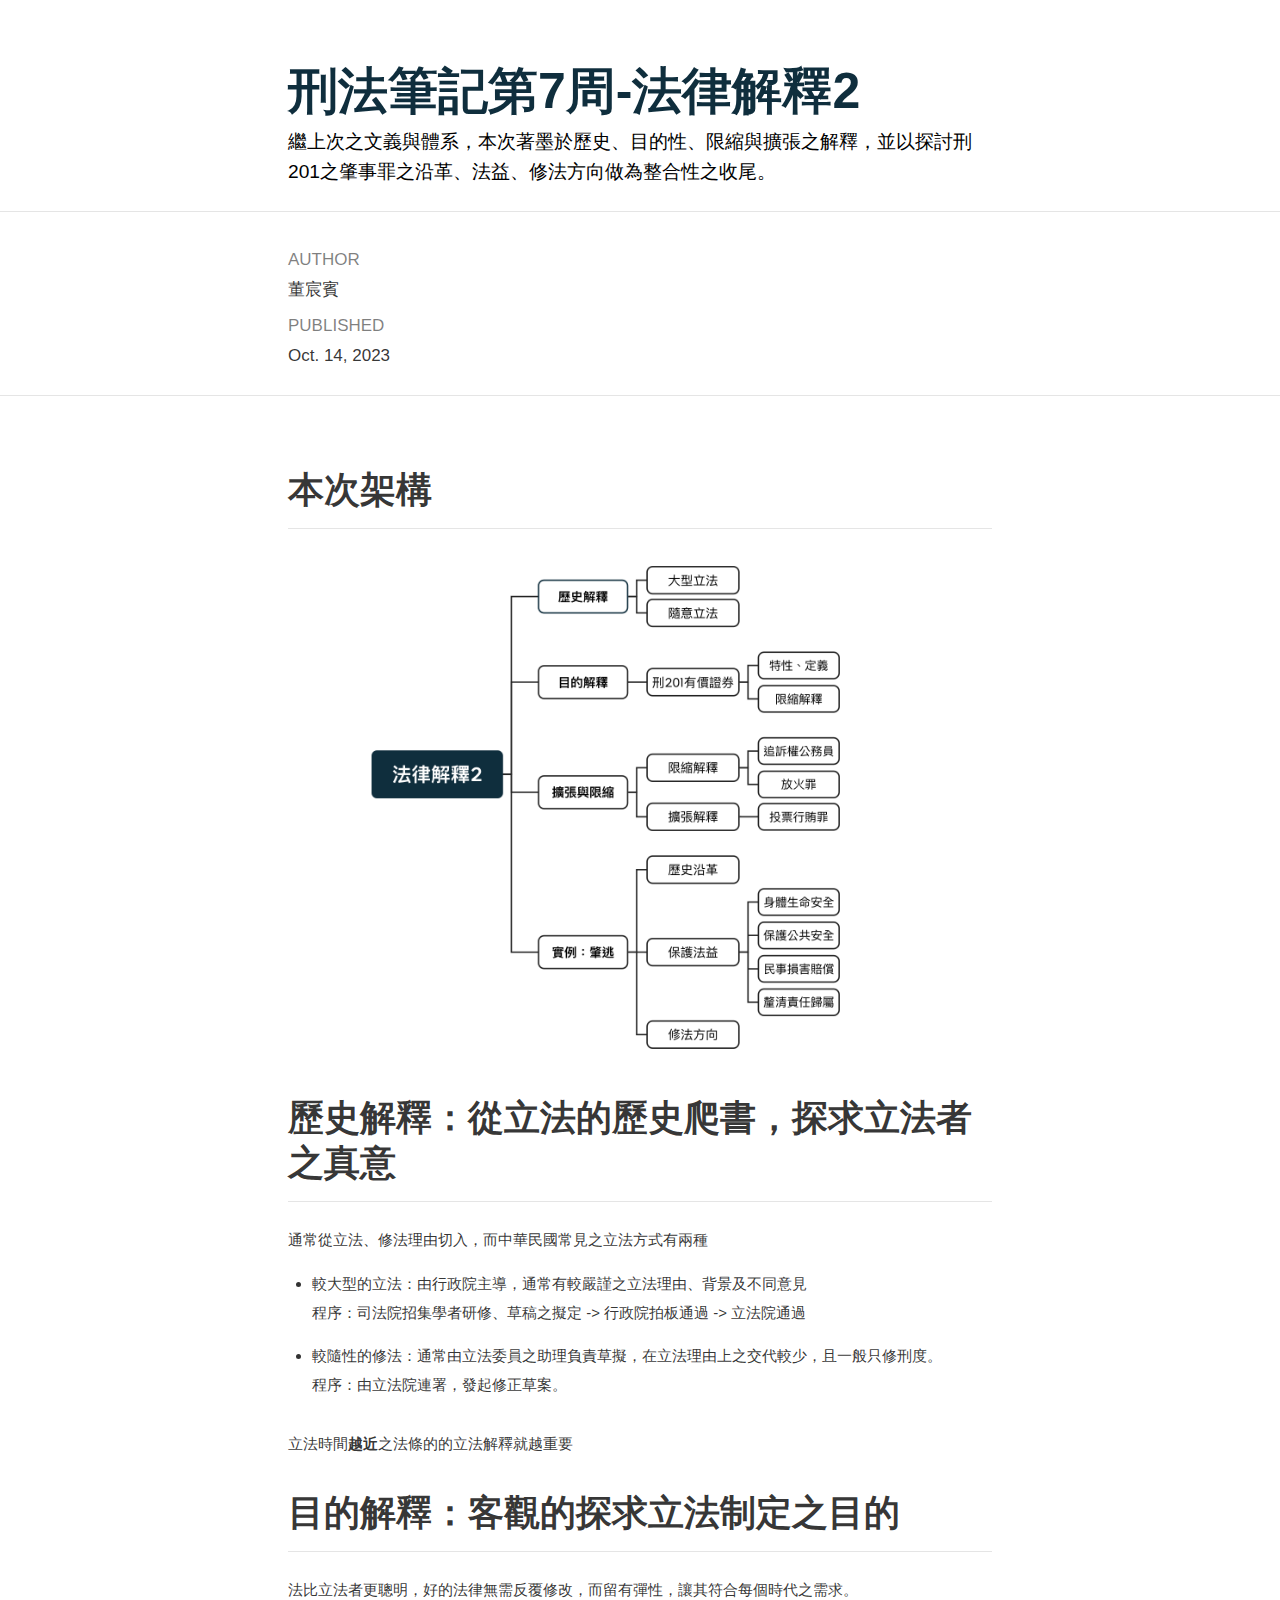
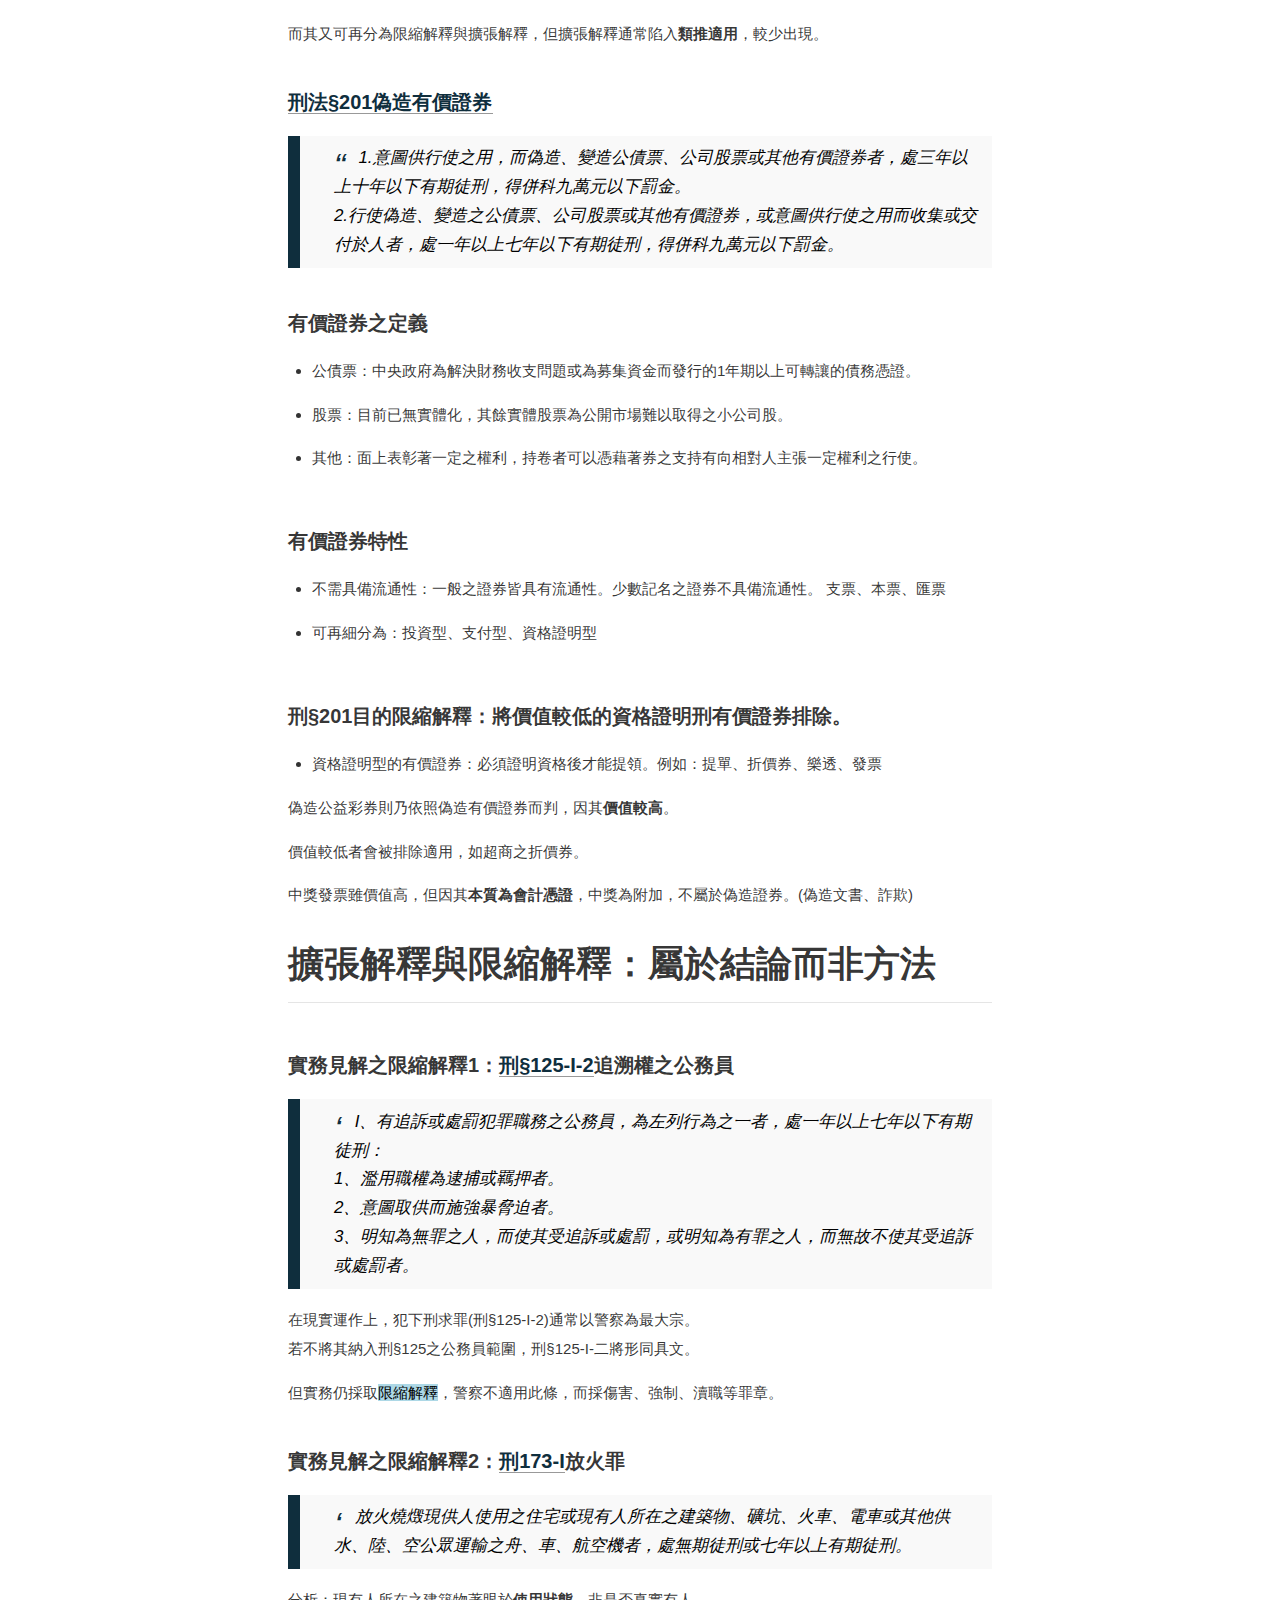
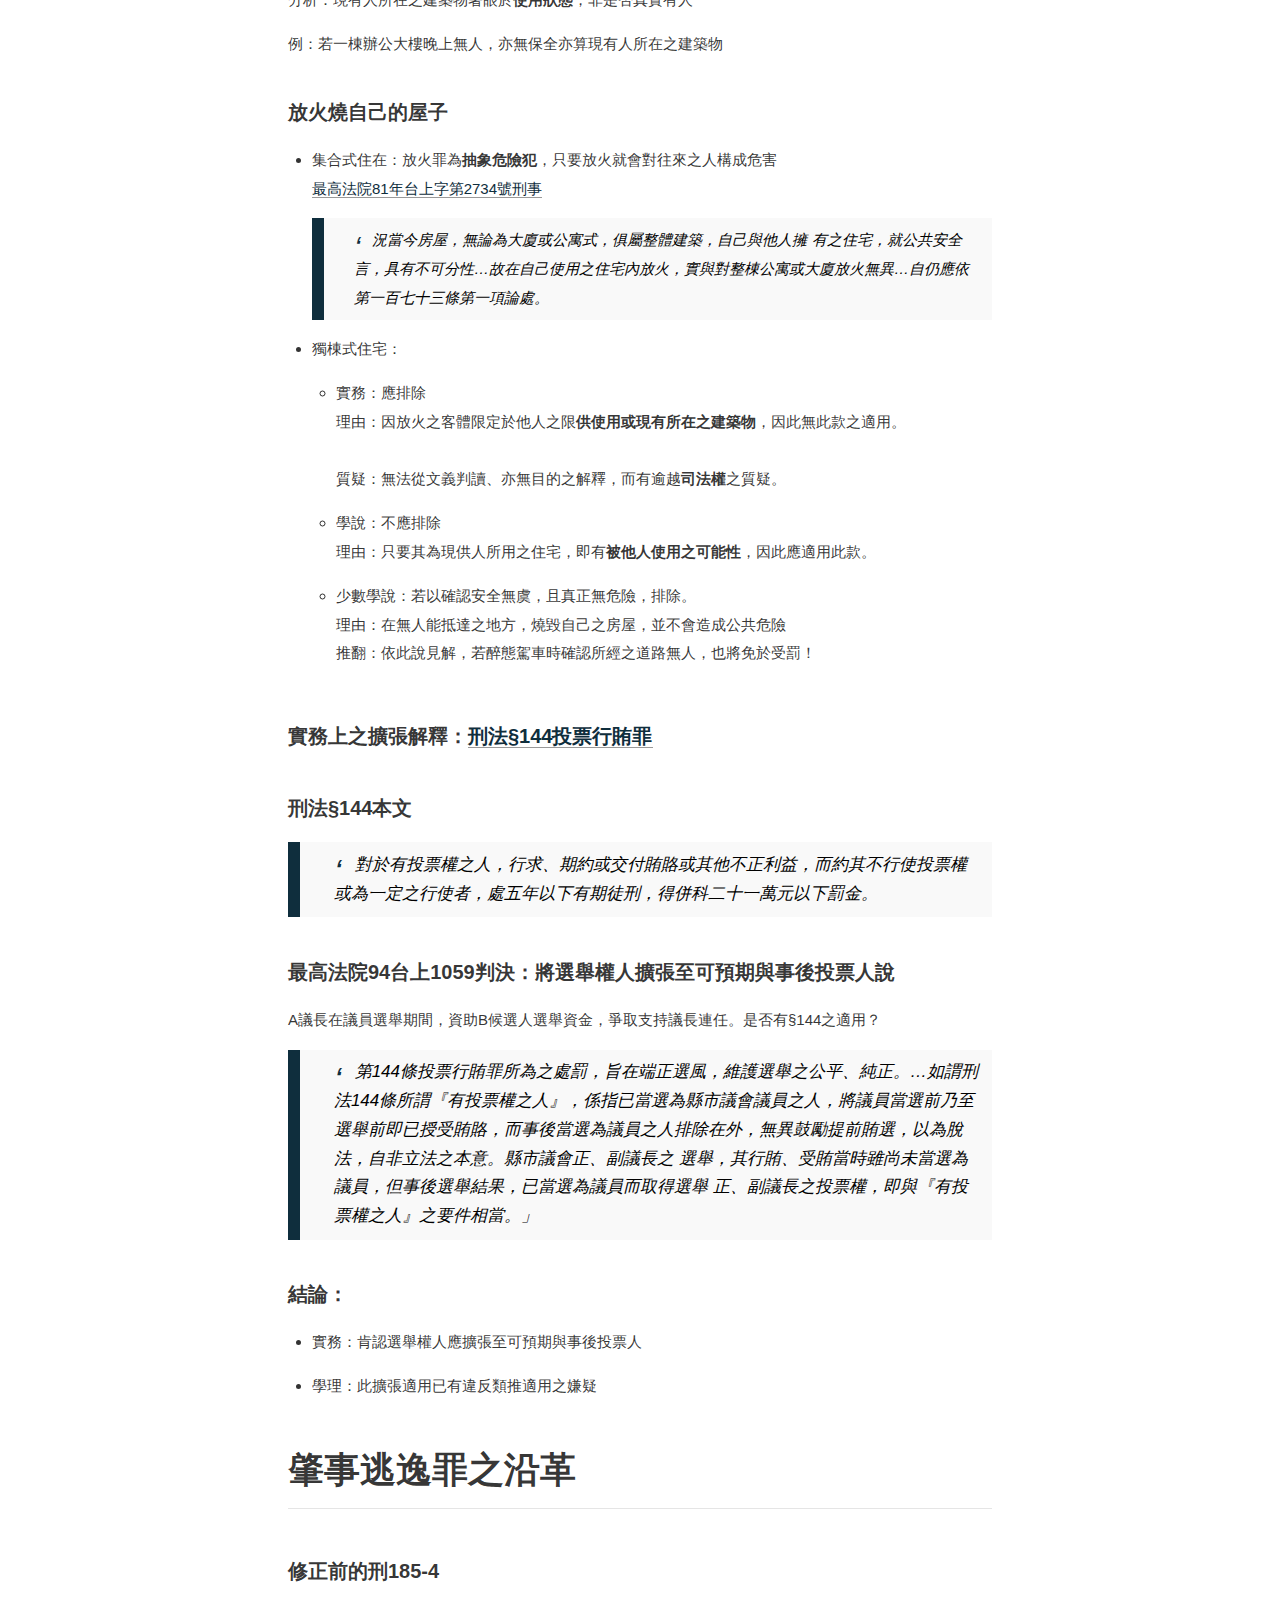
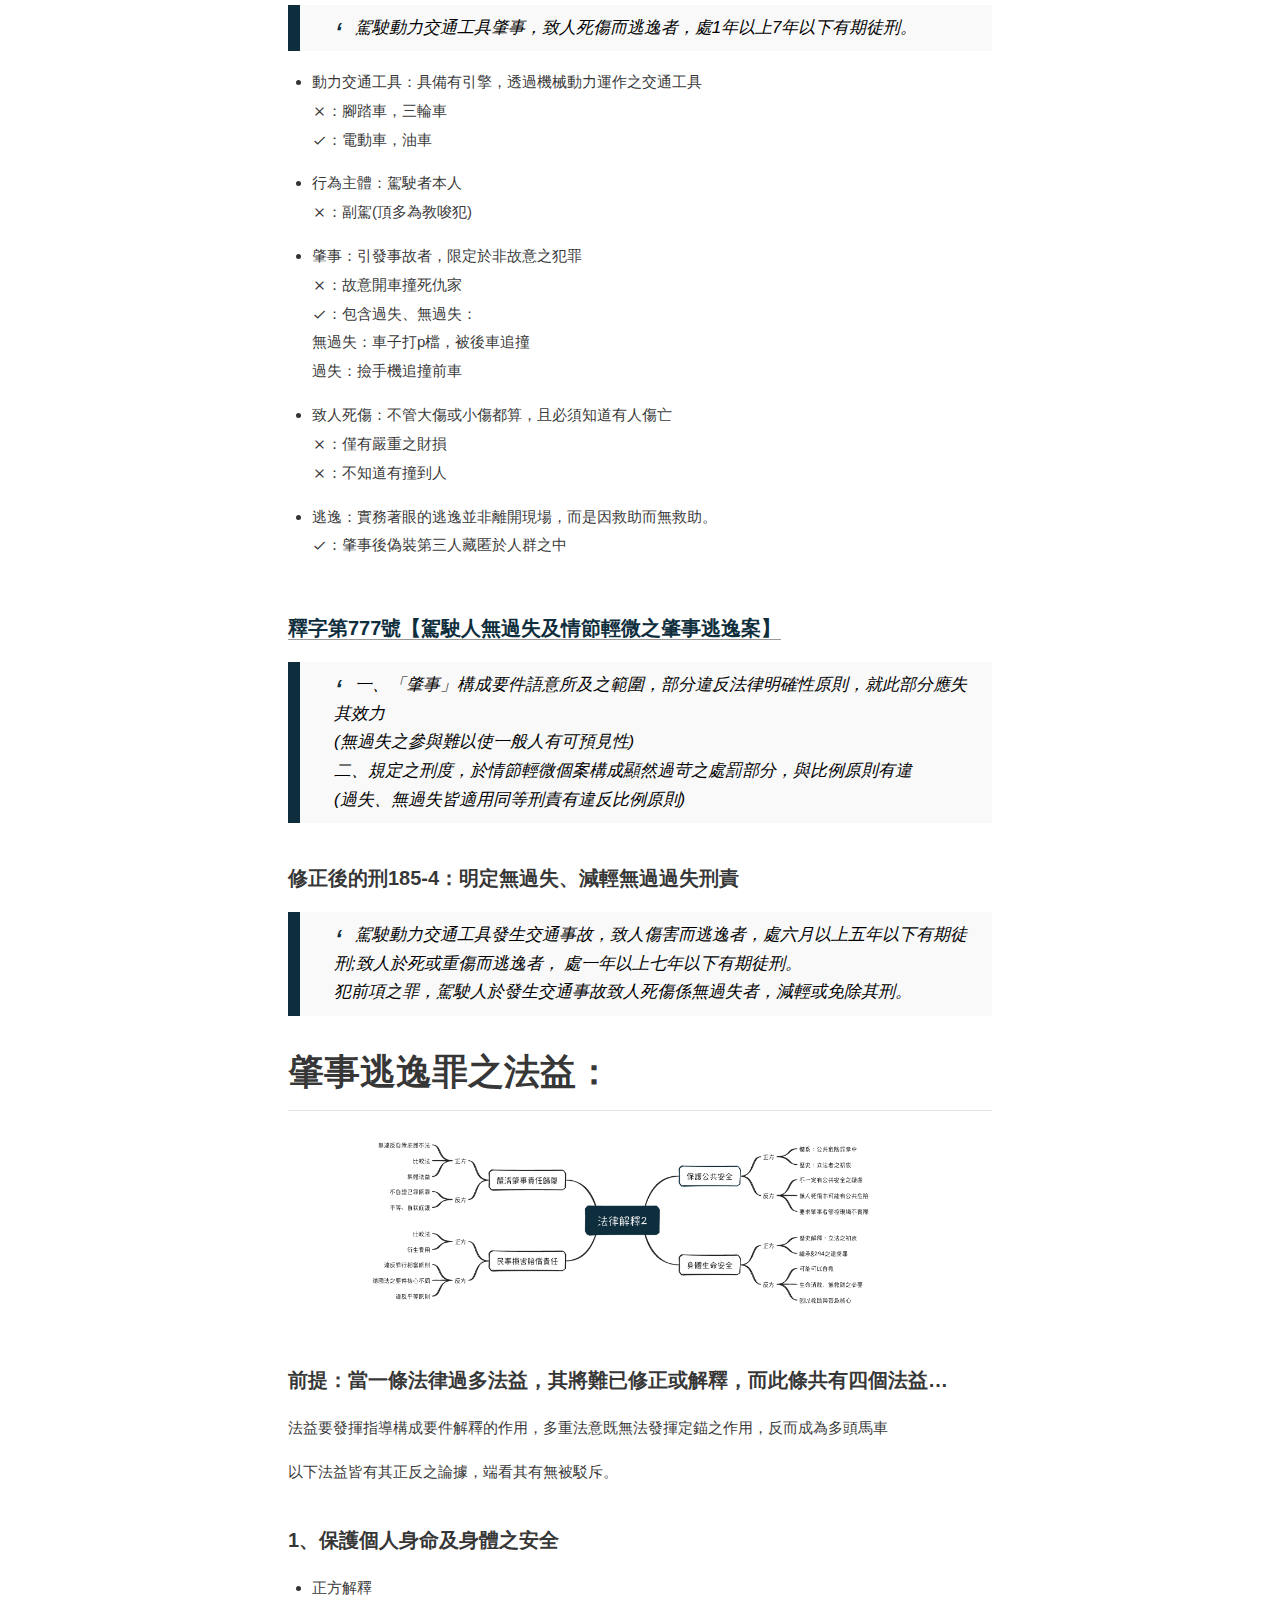
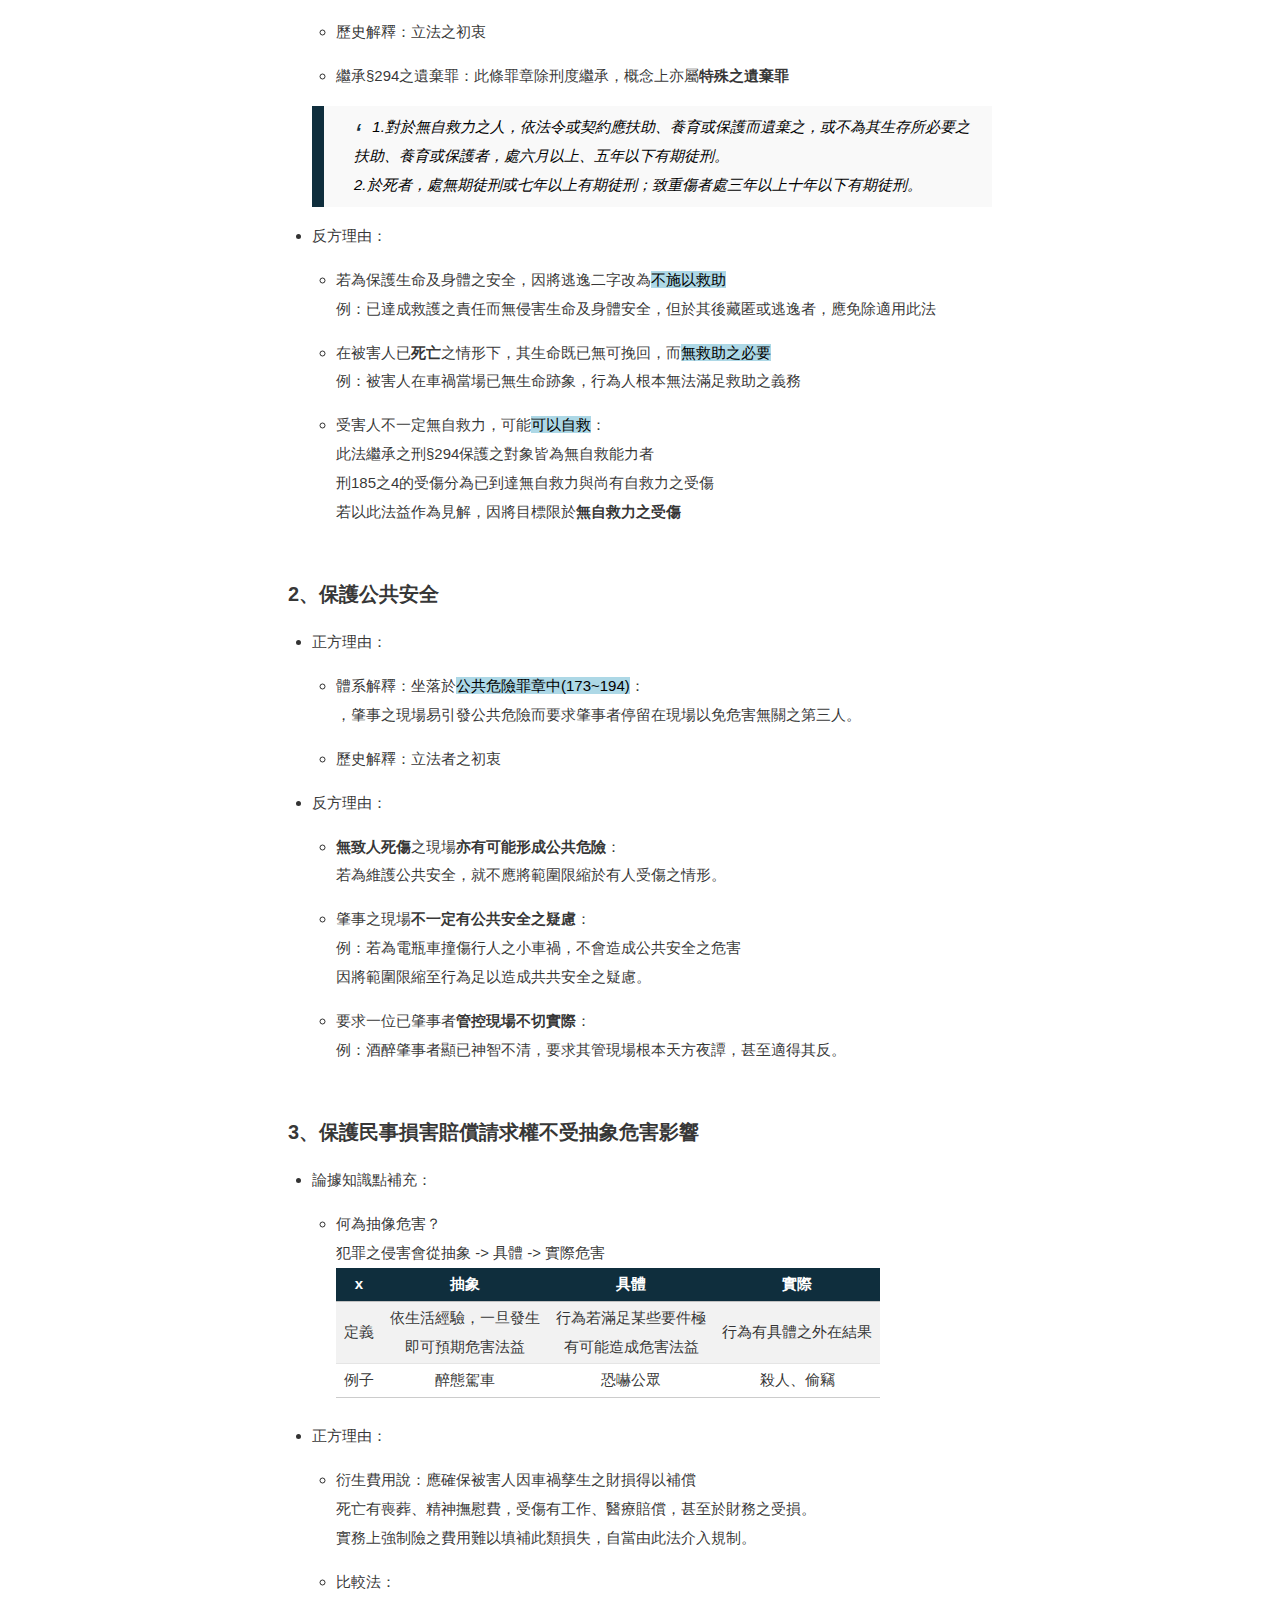
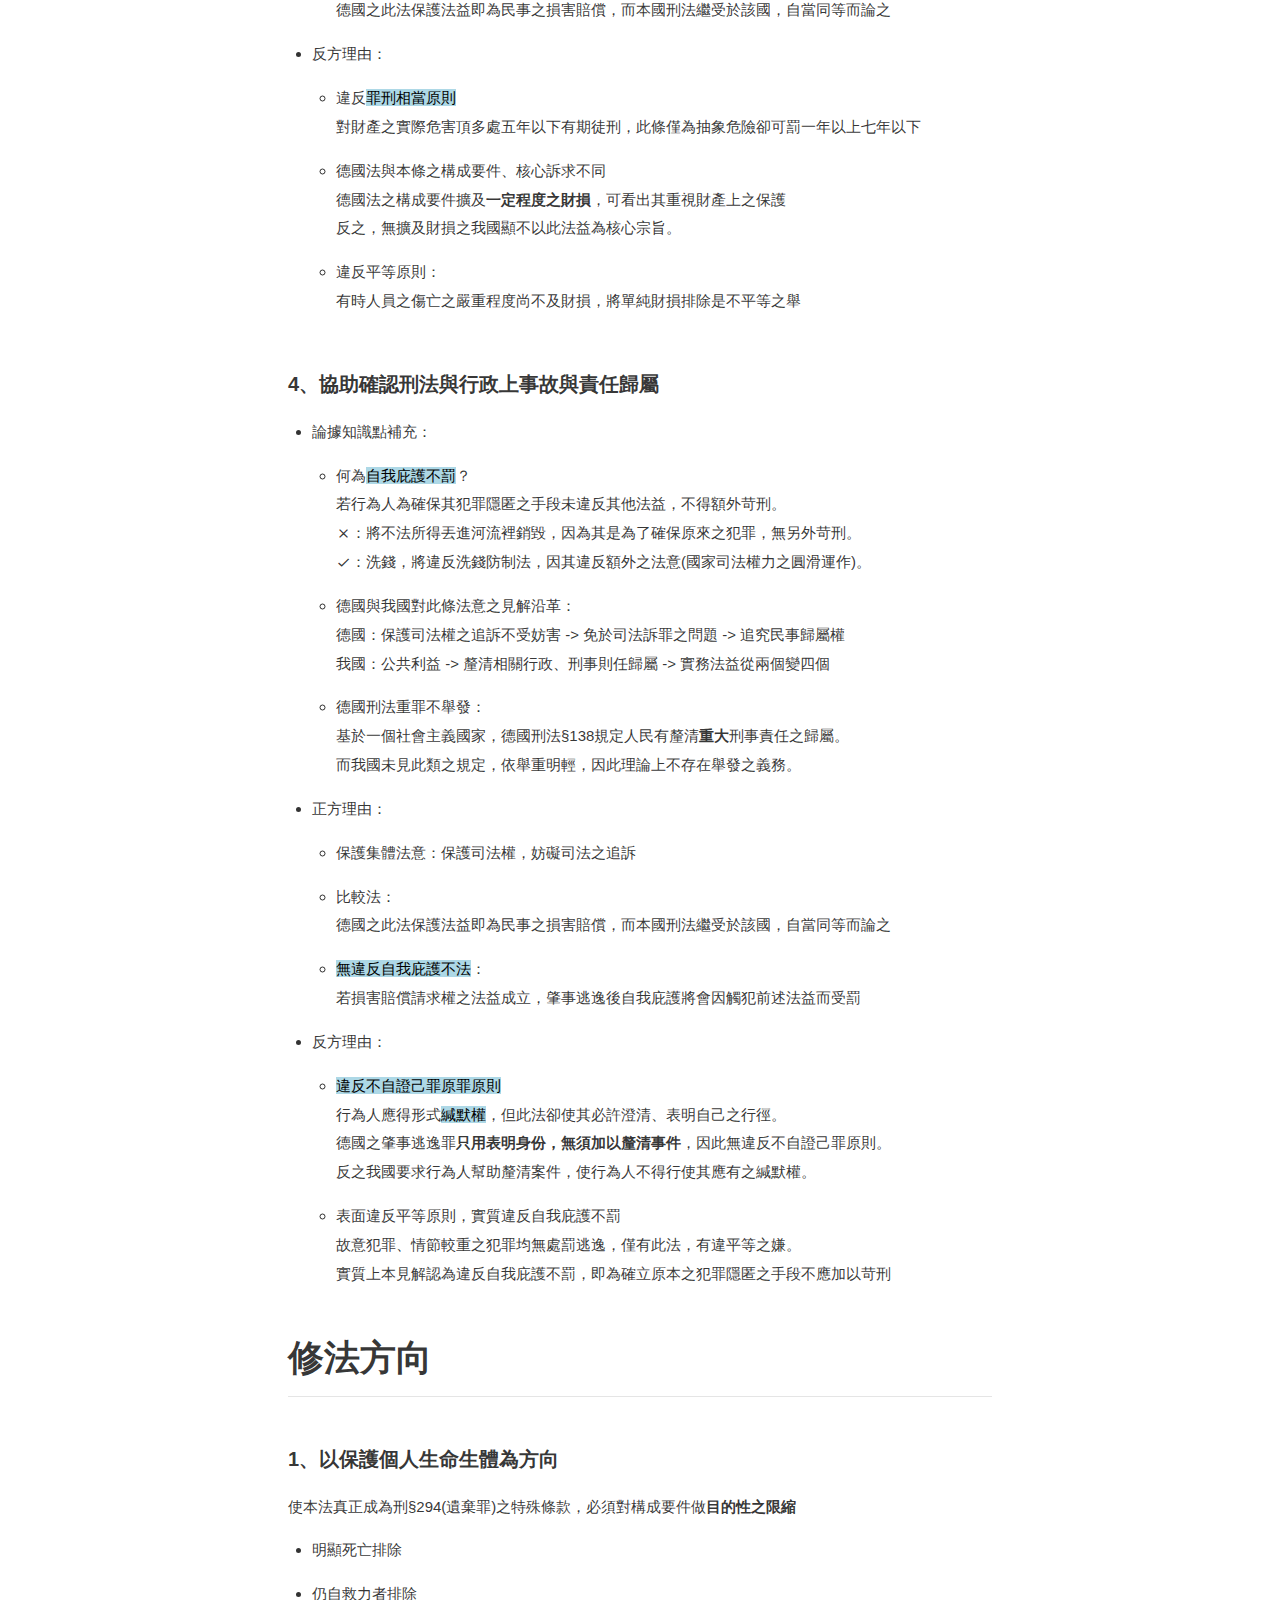
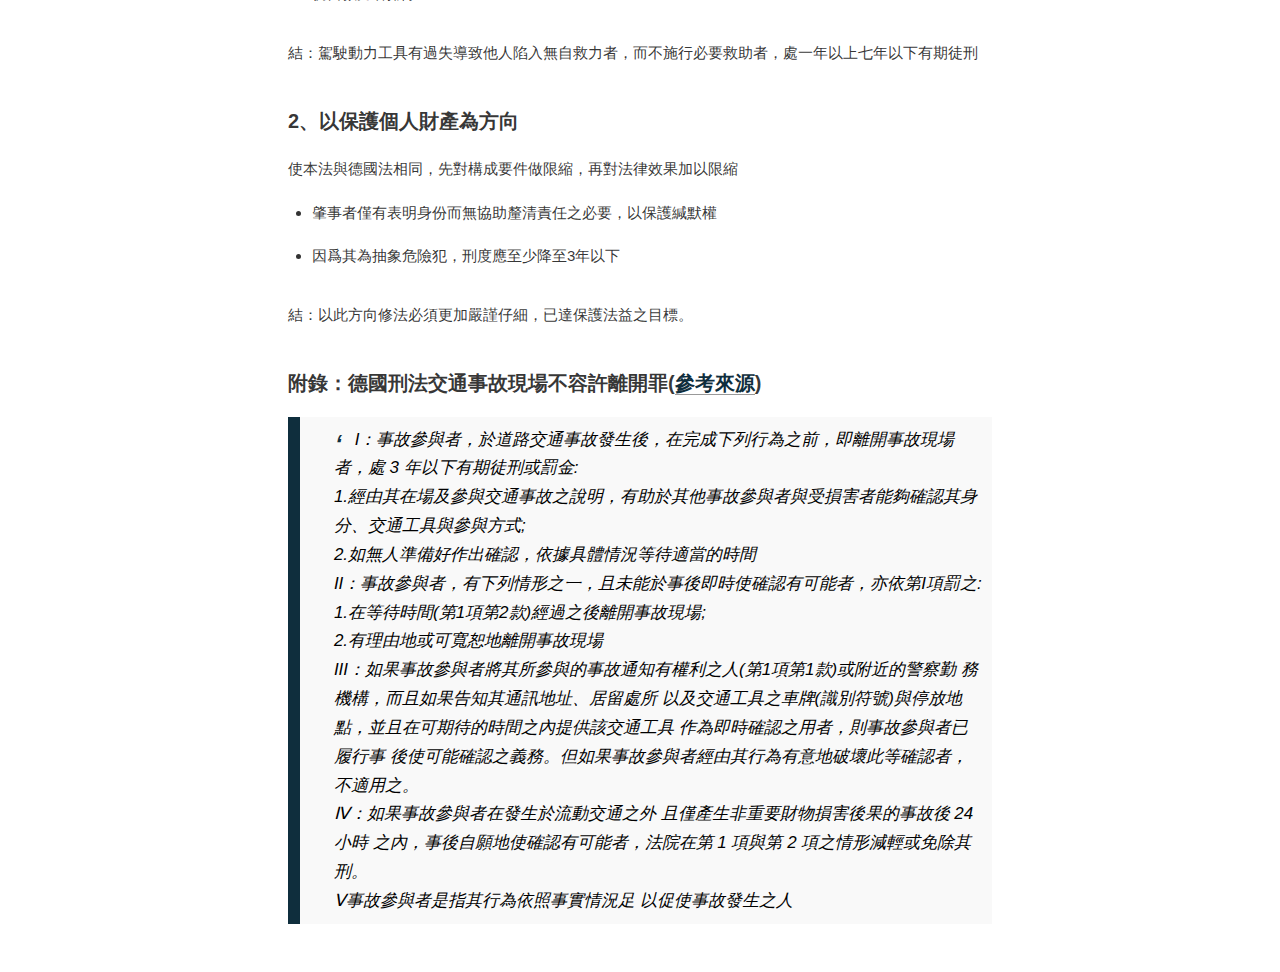
==== 刑法：法律之解釋/刑法解釋.html @ 51a70f49 "1022修" ====
<!DOCTYPE html>

<html xmlns="http://www.w3.org/1999/xhtml" lang xml:lang>

<head>
  <meta charset="utf-8" />
  <meta name="viewport" content="width=device-width, initial-scale=1" />
  <meta http-equiv="X-UA-Compatible" content="IE=Edge,chrome=1" />
  <meta name="generator" content="distill" />

  <style type="text/css">

body {
visibility: hidden;
}
</style>

 <!--radix_placeholder_import_source-->
 <!--/radix_placeholder_import_source-->

<style type="text/css">code{white-space: pre;}</style>
<style type="text/css" data-origin="pandoc">
pre > code.sourceCode { white-space: pre; position: relative; }
pre > code.sourceCode > span { display: inline-block; line-height: 1.25; }
pre > code.sourceCode > span:empty { height: 1.2em; }
.sourceCode { overflow: visible; }
code.sourceCode > span { color: inherit; text-decoration: inherit; }
div.sourceCode { margin: 1em 0; }
pre.sourceCode { margin: 0; }
@media screen {
div.sourceCode { overflow: auto; }
}
@media print {
pre > code.sourceCode { white-space: pre-wrap; }
pre > code.sourceCode > span { text-indent: -5em; padding-left: 5em; }
}
pre.numberSource code
{ counter-reset: source-line 0; }
pre.numberSource code > span
{ position: relative; left: -4em; counter-increment: source-line; }
pre.numberSource code > span > a:first-child::before
{ content: counter(source-line);
position: relative; left: -1em; text-align: right; vertical-align: baseline;
border: none; display: inline-block;
-webkit-touch-callout: none; -webkit-user-select: none;
-khtml-user-select: none; -moz-user-select: none;
-ms-user-select: none; user-select: none;
padding: 0 4px; width: 4em;
color: #aaaaaa;
}
pre.numberSource { margin-left: 3em; border-left: 1px solid #aaaaaa; padding-left: 4px; }
div.sourceCode
{ color: #00769e; background-color: #f1f3f5; }
@media screen {
pre > code.sourceCode > span > a:first-child::before { text-decoration: underline; }
}
code span { color: #00769e; } 
code span.al { color: #ad0000; } 
code span.an { color: #5e5e5e; } 
code span.at { color: #657422; } 
code span.bn { color: #ad0000; } 
code span.bu { } 
code span.cf { color: #00769e; } 
code span.ch { color: #20794d; } 
code span.cn { color: #8f5902; } 
code span.co { color: #5e5e5e; } 
code span.cv { color: #5e5e5e; font-style: italic; } 
code span.do { color: #5e5e5e; font-style: italic; } 
code span.dt { color: #ad0000; } 
code span.dv { color: #ad0000; } 
code span.er { color: #ad0000; } 
code span.ex { } 
code span.fl { color: #ad0000; } 
code span.fu { color: #4758ab; } 
code span.im { } 
code span.in { color: #5e5e5e; } 
code span.kw { color: #00769e; } 
code span.op { color: #5e5e5e; } 
code span.ot { color: #00769e; } 
code span.pp { color: #ad0000; } 
code span.sc { color: #5e5e5e; } 
code span.ss { color: #20794d; } 
code span.st { color: #20794d; } 
code span.va { color: #111111; } 
code span.vs { color: #20794d; } 
code span.wa { color: #5e5e5e; font-style: italic; } 
</style>


  <!--radix_placeholder_meta_tags-->
  <title>刑法筆記第7周-法律解釋2</title>

  <meta property="description" itemprop="description" content="繼上次之文義與體系，本次著墨於歷史、目的性、限縮與擴張之解釋，並以探討刑201之肇事罪之沿革、法益、修法方向做為整合性之收尾。" />


  <!--  https://schema.org/Article -->
  <meta property="article:published" itemprop="datePublished" content="2023-10-15" />
  <meta property="article:created" itemprop="dateCreated" content="2023-10-15" />
  <meta name="article:author" content="董宸賓" />

  <!--  https://developers.facebook.com/docs/sharing/webmasters#markup -->
  <meta property="og:title" content="刑法筆記第7周-法律解釋2" />
  <meta property="og:type" content="article" />
  <meta property="og:description" content="繼上次之文義與體系，本次著墨於歷史、目的性、限縮與擴張之解釋，並以探討刑201之肇事罪之沿革、法益、修法方向做為整合性之收尾。" />
  <meta property="og:locale" content="en_US" />

  <!--  https://dev.twitter.com/cards/types/summary -->
  <meta property="twitter:card" content="summary" />
  <meta property="twitter:title" content="刑法筆記第7周-法律解釋2" />
  <meta property="twitter:description" content="繼上次之文義與體系，本次著墨於歷史、目的性、限縮與擴張之解釋，並以探討刑201之肇事罪之沿革、法益、修法方向做為整合性之收尾。" />

  <!--/radix_placeholder_meta_tags-->
  <!--radix_placeholder_rmarkdown_metadata-->

  <script type="text/json" id="radix-rmarkdown-metadata">
  {"type":"list","attributes":{"names":{"type":"character","attributes":{},"value":["title","author","date","description","output","main-color","knit"]}},"value":[{"type":"character","attributes":{},"value":["刑法筆記第7周-法律解釋2"]},{"type":"list","attributes":{},"value":[{"type":"list","attributes":{"names":{"type":"character","attributes":{},"value":["name"]}},"value":[{"type":"character","attributes":{},"value":["董宸賓"]}]}]},{"type":"character","attributes":{},"value":["2023-10-15"]},{"type":"character","attributes":{},"value":["繼上次之文義與體系，本次著墨於歷史、目的性、限縮與擴張之解釋，並以探討刑201之肇事罪之沿革、法益、修法方向做為整合性之收尾。\n"]},{"type":"list","attributes":{"names":{"type":"character","attributes":{},"value":["distill::distill_article"]}},"value":[{"type":"list","attributes":{"names":{"type":"character","attributes":{},"value":["toc","theme"]}},"value":[{"type":"logical","attributes":{},"value":[false]},{"type":"character","attributes":{},"value":["css1.css"]}]}]},{"type":"character","attributes":{},"value":["#0F2E3D"]},{"type":"character","attributes":{},"value":["pagedown::chrome_print"]}]}
  </script>
  <!--/radix_placeholder_rmarkdown_metadata-->
  
  <script type="text/json" id="radix-resource-manifest">
  {"type":"list","attributes":{},"value":[]}
  </script>
  <!--radix_placeholder_navigation_in_header-->
  <!--/radix_placeholder_navigation_in_header-->
  <!--radix_placeholder_distill-->

  <style type="text/css">
body {
background-color: white;
}
.pandoc-table {
width: 100%;
}
.pandoc-table>caption {
margin-bottom: 10px;
}
.pandoc-table th:not([align]) {
text-align: left;
}
.pagedtable-footer {
font-size: 15px;
}
d-byline .byline {
grid-template-columns: 2fr 2fr;
}
d-byline .byline h3 {
margin-block-start: 1.5em;
}
d-byline .byline .authors-affiliations h3 {
margin-block-start: 0.5em;
}
.authors-affiliations .orcid-id {
width: 16px;
height:16px;
margin-left: 4px;
margin-right: 4px;
vertical-align: middle;
padding-bottom: 2px;
}
d-title .dt-tags {
margin-top: 1em;
grid-column: text;
}
.dt-tags .dt-tag {
text-decoration: none;
display: inline-block;
color: rgba(0,0,0,0.6);
padding: 0em 0.4em;
margin-right: 0.5em;
margin-bottom: 0.4em;
font-size: 70%;
border: 1px solid rgba(0,0,0,0.2);
border-radius: 3px;
text-transform: uppercase;
font-weight: 500;
}
d-article table.gt_table td,
d-article table.gt_table th {
border-bottom: none;
font-size: 100%;
}
.html-widget {
margin-bottom: 2.0em;
}
.l-screen-inset {
padding-right: 16px;
}
.l-screen .caption {
margin-left: 10px;
}
.shaded {
background: rgb(247, 247, 247);
padding-top: 20px;
padding-bottom: 20px;
border-top: 1px solid rgba(0, 0, 0, 0.1);
border-bottom: 1px solid rgba(0, 0, 0, 0.1);
}
.shaded .html-widget {
margin-bottom: 0;
border: 1px solid rgba(0, 0, 0, 0.1);
}
.shaded .shaded-content {
background: white;
}
.text-output {
margin-top: 0;
line-height: 1.5em;
}
.hidden {
display: none !important;
}
d-article {
padding-top: 2.5rem;
padding-bottom: 30px;
}
d-appendix {
padding-top: 30px;
}
d-article>p>img {
width: 100%;
}
d-article h2 {
margin: 1rem 0 1.5rem 0;
}
d-article h3 {
margin-top: 1.5rem;
}
d-article iframe {
border: 1px solid rgba(0, 0, 0, 0.1);
margin-bottom: 2.0em;
width: 100%;
}

d-article div.sourceCode code,
d-article pre code {
font-family: Consolas, Monaco, 'Andale Mono', 'Ubuntu Mono', monospace;
}
d-article pre,
d-article div.sourceCode,
d-article div.sourceCode pre {
overflow: auto;
}
d-article div.sourceCode {
background-color: white;
}
d-article div.sourceCode pre {
padding-left: 10px;
font-size: 12px;
border-left: 2px solid rgba(0,0,0,0.1);
}
d-article pre {
font-size: 12px;
color: black;
background: none;
margin-top: 0;
text-align: left;
white-space: pre;
word-spacing: normal;
word-break: normal;
word-wrap: normal;
line-height: 1.5;
-moz-tab-size: 4;
-o-tab-size: 4;
tab-size: 4;
-webkit-hyphens: none;
-moz-hyphens: none;
-ms-hyphens: none;
hyphens: none;
}
d-article pre a {
border-bottom: none;
}
d-article pre a:hover {
border-bottom: none;
text-decoration: underline;
}
d-article details {
grid-column: text;
margin-bottom: 0.8em;
}
@media(min-width: 768px) {
d-article pre,
d-article div.sourceCode,
d-article div.sourceCode pre {
overflow: visible !important;
}
d-article div.sourceCode pre {
padding-left: 18px;
font-size: 14px;
}
d-article pre {
font-size: 14px;
}
}
figure img.external {
background: white;
border: 1px solid rgba(0, 0, 0, 0.1);
box-shadow: 0 1px 8px rgba(0, 0, 0, 0.1);
padding: 18px;
box-sizing: border-box;
}

.d-contents {
grid-column: text;
color: rgba(0,0,0,0.8);
font-size: 0.9em;
padding-bottom: 1em;
margin-bottom: 1em;
padding-bottom: 0.5em;
margin-bottom: 1em;
padding-left: 0.25em;
justify-self: start;
}
@media(min-width: 1000px) {
.d-contents.d-contents-float {
height: 0;
grid-column-start: 1;
grid-column-end: 4;
justify-self: center;
padding-right: 3em;
padding-left: 2em;
}
}
.d-contents nav h3 {
font-size: 18px;
margin-top: 0;
margin-bottom: 1em;
}
.d-contents li {
list-style-type: none
}
.d-contents nav > ul {
padding-left: 0;
}
.d-contents ul {
padding-left: 1em
}
.d-contents nav ul li {
margin-top: 0.6em;
margin-bottom: 0.2em;
}
.d-contents nav a {
font-size: 13px;
border-bottom: none;
text-decoration: none
color: rgba(0, 0, 0, 0.8);
}
.d-contents nav a:hover {
text-decoration: underline solid rgba(0, 0, 0, 0.6)
}
.d-contents nav > ul > li > a {
font-weight: 600;
}
.d-contents nav > ul > li > ul {
font-weight: inherit;
}
.d-contents nav > ul > li > ul > li {
margin-top: 0.2em;
}
.d-contents nav ul {
margin-top: 0;
margin-bottom: 0.25em;
}
.d-article-with-toc h2:nth-child(2) {
margin-top: 0;
}

.figure {
position: relative;
margin-bottom: 2.5em;
margin-top: 1.5em;
}
.figure .caption {
color: rgba(0, 0, 0, 0.6);
font-size: 12px;
line-height: 1.5em;
}
.figure img.external {
background: white;
border: 1px solid rgba(0, 0, 0, 0.1);
box-shadow: 0 1px 8px rgba(0, 0, 0, 0.1);
padding: 18px;
box-sizing: border-box;
}
.figure .caption a {
color: rgba(0, 0, 0, 0.6);
}
.figure .caption b,
.figure .caption strong, {
font-weight: 600;
color: rgba(0, 0, 0, 1.0);
}

d-article .citation {
color: inherit;
cursor: inherit;
}
div.hanging-indent{
margin-left: 1em; text-indent: -1em;
}

.tippy-box[data-theme~=light-border] {
background-color: rgba(250, 250, 250, 0.95);
}
.tippy-content > p {
margin-bottom: 0;
padding: 2px;
}

@media(min-width: 1000px) {
.base-grid,
distill-header,
d-title,
d-abstract,
d-article,
d-appendix,
distill-appendix,
d-byline,
d-footnote-list,
d-citation-list,
distill-footer {
grid-template-columns: [screen-start] 1fr [page-start kicker-start] 80px [middle-start] 50px [text-start kicker-end] 65px 65px 65px 65px 65px 65px 65px 65px [text-end gutter-start] 65px [middle-end] 65px [page-end gutter-end] 1fr [screen-end];
grid-column-gap: 16px;
}
.grid {
grid-column-gap: 16px;
}
d-article {
font-size: 1.06rem;
line-height: 1.7em;
}
figure .caption, .figure .caption, figure figcaption {
font-size: 13px;
}
}
@media(min-width: 1180px) {
.base-grid,
distill-header,
d-title,
d-abstract,
d-article,
d-appendix,
distill-appendix,
d-byline,
d-footnote-list,
d-citation-list,
distill-footer {
grid-template-columns: [screen-start] 1fr [page-start kicker-start] 60px [middle-start] 60px [text-start kicker-end] 60px 60px 60px 60px 60px 60px 60px 60px [text-end gutter-start] 60px [middle-end] 60px [page-end gutter-end] 1fr [screen-end];
grid-column-gap: 32px;
}
.grid {
grid-column-gap: 32px;
}
}

d-appendix .citation-appendix,
.d-appendix .citation-appendix {
font-size: 11px;
line-height: 15px;
border-left: 1px solid rgba(0, 0, 0, 0.1);
padding-left: 18px;
border: 1px solid rgba(0,0,0,0.1);
background: rgba(0, 0, 0, 0.02);
padding: 10px 18px;
border-radius: 3px;
color: rgba(150, 150, 150, 1);
overflow: hidden;
margin-top: -12px;
white-space: pre-wrap;
word-wrap: break-word;
}

d-appendix {
contain: layout style;
font-size: 0.8em;
line-height: 1.7em;
margin-top: 60px;
margin-bottom: 0;
border-top: 1px solid rgba(0, 0, 0, 0.1);
color: rgba(0,0,0,0.5);
padding-top: 60px;
padding-bottom: 48px;
}
d-appendix h3 {
grid-column: page-start / text-start;
font-size: 15px;
font-weight: 500;
margin-top: 1em;
margin-bottom: 0;
color: rgba(0,0,0,0.65);
}
d-appendix h3 + * {
margin-top: 1em;
}
d-appendix ol {
padding: 0 0 0 15px;
}
@media (min-width: 768px) {
d-appendix ol {
padding: 0 0 0 30px;
margin-left: -30px;
}
}
d-appendix li {
margin-bottom: 1em;
}
d-appendix a {
color: rgba(0, 0, 0, 0.6);
}
d-appendix > * {
grid-column: text;
}
d-appendix > d-footnote-list,
d-appendix > d-citation-list,
d-appendix > distill-appendix {
grid-column: screen;
}

d-footnote-list {
contain: layout style;
}
d-footnote-list > * {
grid-column: text;
}
d-footnote-list a.footnote-backlink {
color: rgba(0,0,0,0.3);
padding-left: 0.5em;
}

.anchorjs-link {

text-decoration: none;
border-bottom: none;
}
*:hover > .anchorjs-link {
margin-left: -1.125em !important;
text-decoration: none;
border-bottom: none;
}

.social_footer {
margin-top: 30px;
margin-bottom: 0;
color: rgba(0,0,0,0.67);
}
.disqus-comments {
margin-right: 30px;
}
.disqus-comment-count {
border-bottom: 1px solid rgba(0, 0, 0, 0.4);
cursor: pointer;
}
#disqus_thread {
margin-top: 30px;
}
.article-sharing a {
border-bottom: none;
margin-right: 8px;
}
.article-sharing a:hover {
border-bottom: none;
}
.sidebar-section.subscribe {
font-size: 12px;
line-height: 1.6em;
}
.subscribe p {
margin-bottom: 0.5em;
}
.article-footer .subscribe {
font-size: 15px;
margin-top: 45px;
}
.sidebar-section.custom {
font-size: 12px;
line-height: 1.6em;
}
.custom p {
margin-bottom: 0.5em;
}

.layout-listing d-title, .layout-listing .d-title {
display: none;
}

.posts-with-sidebar {
padding-left: 45px;
padding-right: 45px;
}
.posts-list .description h2,
.posts-list .description p {
font-family: -apple-system, BlinkMacSystemFont, "Segoe UI", Roboto, Oxygen, Ubuntu, Cantarell, "Fira Sans", "Droid Sans", "Helvetica Neue", Arial, sans-serif;
}
.posts-list .description h2 {
font-weight: 700;
border-bottom: none;
padding-bottom: 0;
}
.posts-list h2.post-tag {
border-bottom: 1px solid rgba(0, 0, 0, 0.2);
padding-bottom: 12px;
}
.posts-list {
margin-top: 60px;
margin-bottom: 24px;
}
.posts-list .post-preview {
text-decoration: none;
overflow: hidden;
display: block;
border-bottom: 1px solid rgba(0, 0, 0, 0.1);
padding: 24px 0;
}
.post-preview-last {
border-bottom: none !important;
}
.posts-list .posts-list-caption {
grid-column: screen;
font-weight: 400;
}
.posts-list .post-preview h2 {
margin: 0 0 6px 0;
line-height: 1.2em;
font-style: normal;
font-size: 24px;
}
.posts-list .post-preview p {
margin: 0 0 12px 0;
line-height: 1.4em;
font-size: 16px;
}
.posts-list .post-preview .thumbnail {
box-sizing: border-box;
margin-bottom: 24px;
position: relative;
max-width: 500px;
}
.posts-list .post-preview img {
width: 100%;
display: block;
}
.posts-list .metadata {
font-size: 12px;
line-height: 1.4em;
margin-bottom: 18px;
}
.posts-list .metadata > * {
display: inline-block;
}
.posts-list .metadata .publishedDate {
margin-right: 2em;
}
.posts-list .metadata .dt-authors {
display: block;
margin-top: 0.3em;
margin-right: 2em;
}
.posts-list .dt-tags {
display: block;
line-height: 1em;
}
.posts-list .dt-tags .dt-tag {
display: inline-block;
color: rgba(0,0,0,0.6);
padding: 0.3em 0.4em;
margin-right: 0.2em;
margin-bottom: 0.4em;
font-size: 60%;
border: 1px solid rgba(0,0,0,0.2);
border-radius: 3px;
text-transform: uppercase;
font-weight: 500;
}
.posts-list img {
opacity: 1;
}
.posts-list img[data-src] {
opacity: 0;
}
.posts-more {
clear: both;
}
.posts-sidebar {
font-size: 16px;
}
.posts-sidebar h3 {
font-size: 16px;
margin-top: 0;
margin-bottom: 0.5em;
font-weight: 400;
text-transform: uppercase;
}
.sidebar-section {
margin-bottom: 30px;
}
.categories ul {
list-style-type: none;
margin: 0;
padding: 0;
}
.categories li {
color: rgba(0, 0, 0, 0.8);
margin-bottom: 0;
}
.categories li>a {
border-bottom: none;
}
.categories li>a:hover {
border-bottom: 1px solid rgba(0, 0, 0, 0.4);
}
.categories .active {
font-weight: 600;
}
.categories .category-count {
color: rgba(0, 0, 0, 0.4);
}
@media(min-width: 768px) {
.posts-list .post-preview h2 {
font-size: 26px;
}
.posts-list .post-preview .thumbnail {
float: right;
width: 30%;
margin-bottom: 0;
}
.posts-list .post-preview .description {
float: left;
width: 45%;
}
.posts-list .post-preview .metadata {
float: left;
width: 20%;
margin-top: 8px;
}
.posts-list .post-preview p {
margin: 0 0 12px 0;
line-height: 1.5em;
font-size: 16px;
}
.posts-with-sidebar .posts-list {
float: left;
width: 75%;
}
.posts-with-sidebar .posts-sidebar {
float: right;
width: 20%;
margin-top: 60px;
padding-top: 24px;
padding-bottom: 24px;
}
}

.downlevel {
line-height: 1.6em;
font-family: -apple-system, BlinkMacSystemFont, "Segoe UI", Roboto, Oxygen, Ubuntu, Cantarell, "Fira Sans", "Droid Sans", "Helvetica Neue", Arial, sans-serif;
margin: 0;
}
.downlevel .d-title {
padding-top: 6rem;
padding-bottom: 1.5rem;
}
.downlevel .d-title h1 {
font-size: 50px;
font-weight: 700;
line-height: 1.1em;
margin: 0 0 0.5rem;
}
.downlevel .d-title p {
font-weight: 300;
font-size: 1.2rem;
line-height: 1.55em;
margin-top: 0;
}
.downlevel .d-byline {
padding-top: 0.8em;
padding-bottom: 0.8em;
font-size: 0.8rem;
line-height: 1.8em;
}
.downlevel .section-separator {
border: none;
border-top: 1px solid rgba(0, 0, 0, 0.1);
}
.downlevel .d-article {
font-size: 1.06rem;
line-height: 1.7em;
padding-top: 1rem;
padding-bottom: 2rem;
}
.downlevel .d-appendix {
padding-left: 0;
padding-right: 0;
max-width: none;
font-size: 0.8em;
line-height: 1.7em;
margin-bottom: 0;
color: rgba(0,0,0,0.5);
padding-top: 40px;
padding-bottom: 48px;
}
.downlevel .footnotes ol {
padding-left: 13px;
}
.downlevel .base-grid,
.downlevel .distill-header,
.downlevel .d-title,
.downlevel .d-abstract,
.downlevel .d-article,
.downlevel .d-appendix,
.downlevel .distill-appendix,
.downlevel .d-byline,
.downlevel .d-footnote-list,
.downlevel .d-citation-list,
.downlevel .distill-footer,
.downlevel .appendix-bottom,
.downlevel .posts-container {
padding-left: 40px;
padding-right: 40px;
}
@media(min-width: 768px) {
.downlevel .base-grid,
.downlevel .distill-header,
.downlevel .d-title,
.downlevel .d-abstract,
.downlevel .d-article,
.downlevel .d-appendix,
.downlevel .distill-appendix,
.downlevel .d-byline,
.downlevel .d-footnote-list,
.downlevel .d-citation-list,
.downlevel .distill-footer,
.downlevel .appendix-bottom,
.downlevel .posts-container {
padding-left: 150px;
padding-right: 150px;
max-width: 900px;
}
}
.downlevel pre code {
display: block;
border-left: 2px solid rgba(0, 0, 0, .1);
padding: 0 0 0 20px;
font-size: 14px;
}
.downlevel code, .downlevel pre {
color: black;
background: none;
font-family: Consolas, Monaco, 'Andale Mono', 'Ubuntu Mono', monospace;
text-align: left;
white-space: pre;
word-spacing: normal;
word-break: normal;
word-wrap: normal;
line-height: 1.5;
-moz-tab-size: 4;
-o-tab-size: 4;
tab-size: 4;
-webkit-hyphens: none;
-moz-hyphens: none;
-ms-hyphens: none;
hyphens: none;
}
.downlevel .posts-list .post-preview {
color: inherit;
}
</style>

  <script type="application/javascript">

  function is_downlevel_browser() {
    if (bowser.isUnsupportedBrowser({ msie: "12", msedge: "16"},
                                   window.navigator.userAgent)) {
      return true;
    } else {
      return window.load_distill_framework === undefined;
    }
  }

  // show body when load is complete
  function on_load_complete() {

    // add anchors
    if (window.anchors) {
      window.anchors.options.placement = 'left';
      window.anchors.add('d-article > h2, d-article > h3, d-article > h4, d-article > h5');
    }


    // set body to visible
    document.body.style.visibility = 'visible';

    // force redraw for leaflet widgets
    if (window.HTMLWidgets) {
      var maps = window.HTMLWidgets.findAll(".leaflet");
      $.each(maps, function(i, el) {
        var map = this.getMap();
        map.invalidateSize();
        map.eachLayer(function(layer) {
          if (layer instanceof L.TileLayer)
            layer.redraw();
        });
      });
    }

    // trigger 'shown' so htmlwidgets resize
    $('d-article').trigger('shown');
  }

  function init_distill() {

    init_common();

    // create front matter
    var front_matter = $('<d-front-matter></d-front-matter>');
    $('#distill-front-matter').wrap(front_matter);

    // create d-title
    $('.d-title').changeElementType('d-title');

    // create d-byline
    var byline = $('<d-byline></d-byline>');
    $('.d-byline').replaceWith(byline);

    // create d-article
    var article = $('<d-article></d-article>');
    $('.d-article').wrap(article).children().unwrap();

    // move posts container into article
    $('.posts-container').appendTo($('d-article'));

    // create d-appendix
    $('.d-appendix').changeElementType('d-appendix');

    // flag indicating that we have appendix items
    var appendix = $('.appendix-bottom').children('h3').length > 0;

    // replace footnotes with <d-footnote>
    $('.footnote-ref').each(function(i, val) {
      appendix = true;
      var href = $(this).attr('href');
      var id = href.replace('#', '');
      var fn = $('#' + id);
      var fn_p = $('#' + id + '>p');
      fn_p.find('.footnote-back').remove();
      var text = fn_p.html();
      var dtfn = $('<d-footnote></d-footnote>');
      dtfn.html(text);
      $(this).replaceWith(dtfn);
    });
    // remove footnotes
    $('.footnotes').remove();

    // move refs into #references-listing
    $('#references-listing').replaceWith($('#refs'));

    $('h1.appendix, h2.appendix').each(function(i, val) {
      $(this).changeElementType('h3');
    });
    $('h3.appendix').each(function(i, val) {
      var id = $(this).attr('id');
      $('.d-contents a[href="#' + id + '"]').parent().remove();
      appendix = true;
      $(this).nextUntil($('h1, h2, h3')).addBack().appendTo($('d-appendix'));
    });

    // show d-appendix if we have appendix content
    $("d-appendix").css('display', appendix ? 'grid' : 'none');

    // localize layout chunks to just output
    $('.layout-chunk').each(function(i, val) {

      // capture layout
      var layout = $(this).attr('data-layout');

      // apply layout to markdown level block elements
      var elements = $(this).children().not('details, div.sourceCode, pre, script');
      elements.each(function(i, el) {
        var layout_div = $('<div class="' + layout + '"></div>');
        if (layout_div.hasClass('shaded')) {
          var shaded_content = $('<div class="shaded-content"></div>');
          $(this).wrap(shaded_content);
          $(this).parent().wrap(layout_div);
        } else {
          $(this).wrap(layout_div);
        }
      });


      // unwrap the layout-chunk div
      $(this).children().unwrap();
    });

    // remove code block used to force  highlighting css
    $('.distill-force-highlighting-css').parent().remove();

    // remove empty line numbers inserted by pandoc when using a
    // custom syntax highlighting theme
    $('code.sourceCode a:empty').remove();

    // load distill framework
    load_distill_framework();

    // wait for window.distillRunlevel == 4 to do post processing
    function distill_post_process() {

      if (!window.distillRunlevel || window.distillRunlevel < 4)
        return;

      // hide author/affiliations entirely if we have no authors
      var front_matter = JSON.parse($("#distill-front-matter").html());
      var have_authors = front_matter.authors && front_matter.authors.length > 0;
      if (!have_authors)
        $('d-byline').addClass('hidden');

      // article with toc class
      $('.d-contents').parent().addClass('d-article-with-toc');

      // strip links that point to #
      $('.authors-affiliations').find('a[href="#"]').removeAttr('href');

      // add orcid ids
      $('.authors-affiliations').find('.author').each(function(i, el) {
        var orcid_id = front_matter.authors[i].orcidID;
        if (orcid_id) {
          var a = $('<a></a>');
          a.attr('href', 'https://orcid.org/' + orcid_id);
          var img = $('<img></img>');
          img.addClass('orcid-id');
          img.attr('alt', 'ORCID ID');
          img.attr('src','[data-uri]');
          a.append(img);
          $(this).append(a);
        }
      });

      // hide elements of author/affiliations grid that have no value
      function hide_byline_column(caption) {
        $('d-byline').find('h3:contains("' + caption + '")').parent().css('visibility', 'hidden');
      }

      // affiliations
      var have_affiliations = false;
      for (var i = 0; i<front_matter.authors.length; ++i) {
        var author = front_matter.authors[i];
        if (author.affiliation !== "&nbsp;") {
          have_affiliations = true;
          break;
        }
      }
      if (!have_affiliations)
        $('d-byline').find('h3:contains("Affiliations")').css('visibility', 'hidden');

      // published date
      if (!front_matter.publishedDate)
        hide_byline_column("Published");

      // document object identifier
      var doi = $('d-byline').find('h3:contains("DOI")');
      var doi_p = doi.next().empty();
      if (!front_matter.doi) {
        // if we have a citation and valid citationText then link to that
        if ($('#citation').length > 0 && front_matter.citationText) {
          doi.html('Citation');
          $('<a href="#citation"></a>')
            .text(front_matter.citationText)
            .appendTo(doi_p);
        } else {
          hide_byline_column("DOI");
        }
      } else {
        $('<a></a>')
           .attr('href', "https://doi.org/" + front_matter.doi)
           .html(front_matter.doi)
           .appendTo(doi_p);
      }

       // change plural form of authors/affiliations
      if (front_matter.authors.length === 1) {
        var grid = $('.authors-affiliations');
        grid.children('h3:contains("Authors")').text('Author');
        grid.children('h3:contains("Affiliations")').text('Affiliation');
      }

      // remove d-appendix and d-footnote-list local styles
      $('d-appendix > style:first-child').remove();
      $('d-footnote-list > style:first-child').remove();

      // move appendix-bottom entries to the bottom
      $('.appendix-bottom').appendTo('d-appendix').children().unwrap();
      $('.appendix-bottom').remove();

      // hoverable references
      $('span.citation[data-cites]').each(function() {
        const citeChild = $(this).children()[0]
        // Do not process if @xyz has been used without escaping and without bibliography activated
        // https://github.com/rstudio/distill/issues/466
        if (citeChild === undefined) return true

        if (citeChild.nodeName == "D-FOOTNOTE") {
          var fn = citeChild
          $(this).html(fn.shadowRoot.querySelector("sup"))
          $(this).id = fn.id
          fn.remove()
        }
        var refs = $(this).attr('data-cites').split(" ");
        var refHtml = refs.map(function(ref) {
          // Could use CSS.escape too here, we insure backward compatibility in navigator
          return "<p>" + $('div[id="ref-' + ref + '"]').html() + "</p>";
        }).join("\n");
        window.tippy(this, {
          allowHTML: true,
          content: refHtml,
          maxWidth: 500,
          interactive: true,
          interactiveBorder: 10,
          theme: 'light-border',
          placement: 'bottom-start'
        });
      });

      // fix footnotes in tables (#411)
      // replacing broken distill.pub feature
      $('table d-footnote').each(function() {
        // we replace internal showAtNode methode which is triggered when hovering a footnote
        this.hoverBox.showAtNode = function(node) {
          // ported from https://github.com/distillpub/template/pull/105/files
          calcOffset = function(elem) {
              let x = elem.offsetLeft;
              let y = elem.offsetTop;
              // Traverse upwards until an `absolute` element is found or `elem`
              // becomes null.
              while (elem = elem.offsetParent && elem.style.position != 'absolute') {
                  x += elem.offsetLeft;
                  y += elem.offsetTop;
              }

              return { left: x, top: y };
          }
          // https://developer.mozilla.org/en-US/docs/Web/API/HTMLElement/offsetTop
          const bbox = node.getBoundingClientRect();
          const offset = calcOffset(node);
          this.show([offset.left + bbox.width, offset.top + bbox.height]);
        }
      })

      // clear polling timer
      clearInterval(tid);

      // show body now that everything is ready
      on_load_complete();
    }

    var tid = setInterval(distill_post_process, 50);
    distill_post_process();

  }

  function init_downlevel() {

    init_common();

     // insert hr after d-title
    $('.d-title').after($('<hr class="section-separator"/>'));

    // check if we have authors
    var front_matter = JSON.parse($("#distill-front-matter").html());
    var have_authors = front_matter.authors && front_matter.authors.length > 0;

    // manage byline/border
    if (!have_authors)
      $('.d-byline').remove();
    $('.d-byline').after($('<hr class="section-separator"/>'));
    $('.d-byline a').remove();

    // remove toc
    $('.d-contents').remove();

    // move appendix elements
    $('h1.appendix, h2.appendix').each(function(i, val) {
      $(this).changeElementType('h3');
    });
    $('h3.appendix').each(function(i, val) {
      $(this).nextUntil($('h1, h2, h3')).addBack().appendTo($('.d-appendix'));
    });


    // inject headers into references and footnotes
    var refs_header = $('<h3></h3>');
    refs_header.text('References');
    $('#refs').prepend(refs_header);

    var footnotes_header = $('<h3></h3');
    footnotes_header.text('Footnotes');
    $('.footnotes').children('hr').first().replaceWith(footnotes_header);

    // move appendix-bottom entries to the bottom
    $('.appendix-bottom').appendTo('.d-appendix').children().unwrap();
    $('.appendix-bottom').remove();

    // remove appendix if it's empty
    if ($('.d-appendix').children().length === 0)
      $('.d-appendix').remove();

    // prepend separator above appendix
    $('.d-appendix').before($('<hr class="section-separator" style="clear: both"/>'));

    // trim code
    $('pre>code').each(function(i, val) {
      $(this).html($.trim($(this).html()));
    });

    // move posts-container right before article
    $('.posts-container').insertBefore($('.d-article'));

    $('body').addClass('downlevel');

    on_load_complete();
  }


  function init_common() {

    // jquery plugin to change element types
    (function($) {
      $.fn.changeElementType = function(newType) {
        var attrs = {};

        $.each(this[0].attributes, function(idx, attr) {
          attrs[attr.nodeName] = attr.nodeValue;
        });

        this.replaceWith(function() {
          return $("<" + newType + "/>", attrs).append($(this).contents());
        });
      };
    })(jQuery);

    // prevent underline for linked images
    $('a > img').parent().css({'border-bottom' : 'none'});

    // mark non-body figures created by knitr chunks as 100% width
    $('.layout-chunk').each(function(i, val) {
      var figures = $(this).find('img, .html-widget');
      // ignore leaflet img layers (#106)
      figures = figures.filter(':not(img[class*="leaflet"])')
      if ($(this).attr('data-layout') !== "l-body") {
        figures.css('width', '100%');
      } else {
        figures.css('max-width', '100%');
        figures.filter("[width]").each(function(i, val) {
          var fig = $(this);
          fig.css('width', fig.attr('width') + 'px');
        });

      }
    });

    // auto-append index.html to post-preview links in file: protocol
    // and in rstudio ide preview
    $('.post-preview').each(function(i, val) {
      if (window.location.protocol === "file:")
        $(this).attr('href', $(this).attr('href') + "index.html");
    });

    // get rid of index.html references in header
    if (window.location.protocol !== "file:") {
      $('.distill-site-header a[href]').each(function(i,val) {
        $(this).attr('href', $(this).attr('href').replace(/^index[.]html/, "./"));
      });
    }

    // add class to pandoc style tables
    $('tr.header').parent('thead').parent('table').addClass('pandoc-table');
    $('.kable-table').children('table').addClass('pandoc-table');

    // add figcaption style to table captions
    $('caption').parent('table').addClass("figcaption");

    // initialize posts list
    if (window.init_posts_list)
      window.init_posts_list();

    // implmement disqus comment link
    $('.disqus-comment-count').click(function() {
      window.headroom_prevent_pin = true;
      $('#disqus_thread').toggleClass('hidden');
      if (!$('#disqus_thread').hasClass('hidden')) {
        var offset = $(this).offset();
        $(window).resize();
        $('html, body').animate({
          scrollTop: offset.top - 35
        });
      }
    });
  }

  document.addEventListener('DOMContentLoaded', function() {
    if (is_downlevel_browser())
      init_downlevel();
    else
      window.addEventListener('WebComponentsReady', init_distill);
  });

  </script>

  <style type="text/css">




html {

--title-size: 50px;
--body-size: 1.06rem;
--code-size: 14px;
--aside-size: 12px;
--fig-cap-size: 13px;

--title-color: #000000;
--header-color: rgba(0, 0, 0, 0.8);
--body-color: rgba(0, 0, 0, 0.8);
--aside-color: rgba(0, 0, 0, 0.6);
--fig-cap-color: rgba(0, 0, 0, 0.6);

--heading-font: sans-serif;
--mono-font: monospace;
--body-font: sans-serif;
--navbar-font: sans-serif; 
}

d-byline {
--heading-size: 0.6rem;
--heading-color: rgba(0, 0, 0, 0.5);
--body-size: 0.8rem;
--body-color: rgba(0, 0, 0, 0.8);
}

.d-contents {
--heading-size: 18px;
--contents-size: 13px;
}

d-appendix {
--heading-size: 15px;
--heading-color: rgba(0, 0, 0, 0.65);
--text-size: 0.8em;
--text-color: rgba(0, 0, 0, 0.5);
}


.distill-site-header {
--title-size: 18px;
--text-color: rgba(255, 255, 255, 0.8);
--text-size: 15px;
--hover-color: white;
--bkgd-color: #0F2E3D;
}
.distill-site-footer {
--text-color: rgba(255, 255, 255, 0.8);
--text-size: 15px;
--hover-color: white;
--bkgd-color: #0F2E3D;
}


</style>
  <style type="text/css">
@font-face {
font-family: 'Noto Sans';
font-style: normal;
font-weight: 400;
font-display: swap;
src: url([data-uri]) format('truetype');
}
html {

--title-size: 50px;
--body-size: 15px;
--code-size: 14px;
--aside-size: 12px;
--fig-cap-size: 13px;

--title-color: #0F2E3D;
--header-color: rgba(0, 0, 0, 0.8);
--body-color: rgba(0, 0, 0, 0.8);
--aside-color: rgba(0, 0, 0, 0.6);
--fig-cap-color: rgba(0, 0, 0, 0.6);

--heading-font: "Noto+Sans&display=swap";
--mono-font: monospace;
--body-font: sans-serif;
--navbar-font: "Noto+Sans&display=swap"; 
}

d-byline {
--heading-size: 17px;
--heading-color: rgba(0, 0, 0, 0.5);
--body-size: 17px;
--body-color: rgba(0, 0, 0, 0.8);
}
div:nth-child(2) h3 {
margin-top: 5px !important;
}

.d-contents {
--heading-size: 18px;
--heading-color: #011280;
--contents-size: 15px;
--contents-color: black;
}

d-appendix {
--heading-size: 15px;
--heading-color: rgba(0, 0, 0, 0.65);
--text-size: 20px;
--text-color: rgba(0, 0, 0, 0.5);
}


.distill-site-header {
--title-size: 22px;
--text-color: rgba(255, 255, 255, 0.8);
--text-size: 15px;
--hover-color: #FFD600;
--bkgd-color: #0F2E3D;
}
.distill-site-footer {
--text-color: rgba(255, 255, 255, 0.8);
--text-size: 15px;
--hover-color: white;
--bkgd-color: #0F2E3D;
}
.pagedjs_margin-right-top .pagedjs_margin-content{
color : white;
}
th {
text-align: center !important;
background-color: #0F2E3D;
color: white;
}
tr {
text-align: center !important;
}
table {
border-collapse: collapse;
}
tr:nth-child(even){background-color: #f2f2f2}
tr:hover {background-color: #0F2E3D;}
#lawr {
background-color: red;
margin-top: 100px;
margin-bottom: 100px;
margin-right: 150px;
margin-left: 80px;
}
d-article a{
color: #0F2E3D;
}
blockquote {
background: #f9f9f9;
border-left: 12px solid #0F2E3D !important;
margin: 1.5em 10px;
padding: 0.5em 10px;
quotes: "\201C""\201D""\2018""\2019";
}
blockquote:before {
color: #0F2E3D;
content: open-quote;
font-size: 2em;
line-height: 0.1em;
margin-right: 0.25em;
vertical-align: -0.4em;
}
blockquote p {
display: inline;
color: black!important;
}
.material-icons {
vertical-align: middle !important;
line-height: 10px !important;
font-size: 15px !important;;
}
mark{
background-color: lightblue !important;
}
div.ex2 {
padding-left: 70px;
}
.d-title p{
margin-bottom: 0px;
}</style>
  <style type="text/css">


:root {
--heading-default: -apple-system, BlinkMacSystemFont, "Segoe UI", Roboto, Oxygen, Ubuntu, Cantarell, "Fira Sans", "Droid Sans", "Helvetica Neue", Arial, sans-serif;
--mono-default: Consolas, Monaco, 'Andale Mono', 'Ubuntu Mono', monospace;
--body-default: -apple-system, BlinkMacSystemFont, "Segoe UI", Roboto, Oxygen, Ubuntu, Cantarell, "Fira Sans", "Droid Sans", "Helvetica Neue", Arial, sans-serif;
}
body,
.posts-list .post-preview p,
.posts-list .description p {
font-family: var(--body-font), var(--body-default);
}
h1, h2, h3, h4, h5, h6,
.posts-list .post-preview h2,
.posts-list .description h2 {
font-family: var(--heading-font), var(--heading-default);
}
d-article div.sourceCode code,
d-article pre code {
font-family: var(--mono-font), var(--mono-default);
}

d-title h1,
.posts-list > h1 {
color: var(--title-color, black);
}
d-title h1 {
font-size: var(--title-size, 50px);
}

d-article h1,
d-article h2,
d-article h3,
d-article h4,
d-article h5,
d-article h6 {
color: var(--header-color, rgba(0, 0, 0, 0.8));
}

d-article > p, /* only text inside of <p> tags */
  d-article > ul, /* lists */
  d-article > ol {
    color: var(--body-color, rgba(0, 0, 0, 0.8));
    font-size: var(--body-size, 1.06rem);
  }


  /*-- CODE --*/
  d-article div.sourceCode code,
  d-article pre code {
    font-size: var(--code-size, 14px);
  }

  /*-- ASIDE --*/
  d-article aside {
    font-size: var(--aside-size, 12px);
    color: var(--aside-color, rgba(0, 0, 0, 0.6));
  }

  /*-- FIGURE CAPTIONS --*/
  figure .caption,
  figure figcaption,
  .figure .caption {
    font-size: var(--fig-cap-size, 13px);
    color: var(--fig-cap-color, rgba(0, 0, 0, 0.6));
  }

  /*-- METADATA --*/
  d-byline h3 {
    font-size: var(--heading-size, 0.6rem);
    color: var(--heading-color, rgba(0, 0, 0, 0.5));
  }

  d-byline {
    font-size: var(--body-size, 0.8rem);
    color: var(--body-color, rgba(0, 0, 0, 0.8));
  }

  d-byline a,
  d-article d-byline a {
    color: var(--body-color, rgba(0, 0, 0, 0.8));
  }

  /*-- TABLE OF CONTENTS --*/
  .d-contents nav h3 {
    font-size: var(--heading-size, 18px);
  }

  .d-contents nav a {
    font-size: var(--contents-size, 13px);
  }

  /*-- APPENDIX --*/
  d-appendix h3 {
    font-size: var(--heading-size, 15px);
    color: var(--heading-color, rgba(0, 0, 0, 0.65));
  }

  d-appendix {
    font-size: var(--text-size, 0.8em);
    color: var(--text-color, rgba(0, 0, 0, 0.5));
  }

  d-appendix d-footnote-list a.footnote-backlink {
    color: var(--text-color, rgba(0, 0, 0, 0.5));
  }

  /*-- WEBSITE HEADER + FOOTER --*/
  .distill-site-header .title {
    font-size: var(--title-size, 18px);
    font-family: var(--navbar-font), var(--heading-default);
  }

  .distill-site-header a,
  .nav-dropdown .nav-dropbtn {
    font-family: var(--navbar-font), var(--heading-default);
  }

  .nav-dropdown .nav-dropbtn {
    color: var(--text-color, rgba(255, 255, 255, 0.8));
    font-size: var(--text-size, 15px);
  }

  .distill-site-header a:hover,
  .nav-dropdown:hover .nav-dropbtn {
    color: var(--hover-color, white);
  }

  .distill-site-header {
    font-size: var(--text-size, 15px);
    color: var(--text-color, rgba(255, 255, 255, 0.8));
    background-color: var(--bkgd-color, #0F2E3D);
  }

  .distill-site-footer {
    font-size: var(--text-size, 15px);
    color: var(--text-color, rgba(255, 255, 255, 0.8));
    background-color: var(--bkgd-color, #0F2E3D);
  }

  .distill-site-footer a:hover {
    color: var(--hover-color, white);
  }</style>
  <!--/radix_placeholder_distill-->
  <script>// Pandoc 2.9 adds attributes on both header and div. We remove the former (to
// be compatible with the behavior of Pandoc < 2.8).
document.addEventListener('DOMContentLoaded', function(e) {
  var hs = document.querySelectorAll("div.section[class*='level'] > :first-child");
  var i, h, a;
  for (i = 0; i < hs.length; i++) {
    h = hs[i];
    if (!/^h[1-6]$/i.test(h.tagName)) continue;  // it should be a header h1-h6
    a = h.attributes;
    while (a.length > 0) h.removeAttribute(a[0].name);
  }
});
</script>
  <script>/*! jQuery v3.6.0 | (c) OpenJS Foundation and other contributors | jquery.org/license */
!function(e,t){"use strict";"object"==typeof module&&"object"==typeof module.exports?module.exports=e.document?t(e,!0):function(e){if(!e.document)throw new Error("jQuery requires a window with a document");return t(e)}:t(e)}("undefined"!=typeof window?window:this,function(C,e){"use strict";var t=[],r=Object.getPrototypeOf,s=t.slice,g=t.flat?function(e){return t.flat.call(e)}:function(e){return t.concat.apply([],e)},u=t.push,i=t.indexOf,n={},o=n.toString,v=n.hasOwnProperty,a=v.toString,l=a.call(Object),y={},m=function(e){return"function"==typeof e&&"number"!=typeof e.nodeType&&"function"!=typeof e.item},x=function(e){return null!=e&&e===e.window},E=C.document,c={type:!0,src:!0,nonce:!0,noModule:!0};function b(e,t,n){var r,i,o=(n=n||E).createElement("script");if(o.text=e,t)for(r in c)(i=t[r]||t.getAttribute&&t.getAttribute(r))&&o.setAttribute(r,i);n.head.appendChild(o).parentNode.removeChild(o)}function w(e){return null==e?e+"":"object"==typeof e||"function"==typeof e?n[o.call(e)]||"object":typeof e}var f="3.6.0",S=function(e,t){return new S.fn.init(e,t)};function p(e){var t=!!e&&"length"in e&&e.length,n=w(e);return!m(e)&&!x(e)&&("array"===n||0===t||"number"==typeof t&&0<t&&t-1 in e)}S.fn=S.prototype={jquery:f,constructor:S,length:0,toArray:function(){return s.call(this)},get:function(e){return null==e?s.call(this):e<0?this[e+this.length]:this[e]},pushStack:function(e){var t=S.merge(this.constructor(),e);return t.prevObject=this,t},each:function(e){return S.each(this,e)},map:function(n){return this.pushStack(S.map(this,function(e,t){return n.call(e,t,e)}))},slice:function(){return this.pushStack(s.apply(this,arguments))},first:function(){return this.eq(0)},last:function(){return this.eq(-1)},even:function(){return this.pushStack(S.grep(this,function(e,t){return(t+1)%2}))},odd:function(){return this.pushStack(S.grep(this,function(e,t){return t%2}))},eq:function(e){var t=this.length,n=+e+(e<0?t:0);return this.pushStack(0<=n&&n<t?[this[n]]:[])},end:function(){return this.prevObject||this.constructor()},push:u,sort:t.sort,splice:t.splice},S.extend=S.fn.extend=function(){var e,t,n,r,i,o,a=arguments[0]||{},s=1,u=arguments.length,l=!1;for("boolean"==typeof a&&(l=a,a=arguments[s]||{},s++),"object"==typeof a||m(a)||(a={}),s===u&&(a=this,s--);s<u;s++)if(null!=(e=arguments[s]))for(t in e)r=e[t],"__proto__"!==t&&a!==r&&(l&&r&&(S.isPlainObject(r)||(i=Array.isArray(r)))?(n=a[t],o=i&&!Array.isArray(n)?[]:i||S.isPlainObject(n)?n:{},i=!1,a[t]=S.extend(l,o,r)):void 0!==r&&(a[t]=r));return a},S.extend({expando:"jQuery"+(f+Math.random()).replace(/\D/g,""),isReady:!0,error:function(e){throw new Error(e)},noop:function(){},isPlainObject:function(e){var t,n;return!(!e||"[object Object]"!==o.call(e))&&(!(t=r(e))||"function"==typeof(n=v.call(t,"constructor")&&t.constructor)&&a.call(n)===l)},isEmptyObject:function(e){var t;for(t in e)return!1;return!0},globalEval:function(e,t,n){b(e,{nonce:t&&t.nonce},n)},each:function(e,t){var n,r=0;if(p(e)){for(n=e.length;r<n;r++)if(!1===t.call(e[r],r,e[r]))break}else for(r in e)if(!1===t.call(e[r],r,e[r]))break;return e},makeArray:function(e,t){var n=t||[];return null!=e&&(p(Object(e))?S.merge(n,"string"==typeof e?[e]:e):u.call(n,e)),n},inArray:function(e,t,n){return null==t?-1:i.call(t,e,n)},merge:function(e,t){for(var n=+t.length,r=0,i=e.length;r<n;r++)e[i++]=t[r];return e.length=i,e},grep:function(e,t,n){for(var r=[],i=0,o=e.length,a=!n;i<o;i++)!t(e[i],i)!==a&&r.push(e[i]);return r},map:function(e,t,n){var r,i,o=0,a=[];if(p(e))for(r=e.length;o<r;o++)null!=(i=t(e[o],o,n))&&a.push(i);else for(o in e)null!=(i=t(e[o],o,n))&&a.push(i);return g(a)},guid:1,support:y}),"function"==typeof Symbol&&(S.fn[Symbol.iterator]=t[Symbol.iterator]),S.each("Boolean Number String Function Array Date RegExp Object Error Symbol".split(" "),function(e,t){n["[object "+t+"]"]=t.toLowerCase()});var d=function(n){var e,d,b,o,i,h,f,g,w,u,l,T,C,a,E,v,s,c,y,S="sizzle"+1*new Date,p=n.document,k=0,r=0,m=ue(),x=ue(),A=ue(),N=ue(),j=function(e,t){return e===t&&(l=!0),0},D={}.hasOwnProperty,t=[],q=t.pop,L=t.push,H=t.push,O=t.slice,P=function(e,t){for(var n=0,r=e.length;n<r;n++)if(e[n]===t)return n;return-1},R="checked|selected|async|autofocus|autoplay|controls|defer|disabled|hidden|ismap|loop|multiple|open|readonly|required|scoped",M="[\\x20\\t\\r\\n\\f]",I="(?:\\\\[\\da-fA-F]{1,6}"+M+"?|\\\\[^\\r\\n\\f]|[\\w-]|[^\0-\\x7f])+",W="\\["+M+"*("+I+")(?:"+M+"*([*^$|!~]?=)"+M+"*(?:'((?:\\\\.|[^\\\\'])*)'|\"((?:\\\\.|[^\\\\\"])*)\"|("+I+"))|)"+M+"*\\]",F=":("+I+")(?:\\((('((?:\\\\.|[^\\\\'])*)'|\"((?:\\\\.|[^\\\\\"])*)\")|((?:\\\\.|[^\\\\()[\\]]|"+W+")*)|.*)\\)|)",B=new RegExp(M+"+","g"),$=new RegExp("^"+M+"+|((?:^|[^\\\\])(?:\\\\.)*)"+M+"+$","g"),_=new RegExp("^"+M+"*,"+M+"*"),z=new RegExp("^"+M+"*([>+~]|"+M+")"+M+"*"),U=new RegExp(M+"|>"),X=new RegExp(F),V=new RegExp("^"+I+"$"),G={ID:new RegExp("^#("+I+")"),CLASS:new RegExp("^\\.("+I+")"),TAG:new RegExp("^("+I+"|[*])"),ATTR:new RegExp("^"+W),PSEUDO:new RegExp("^"+F),CHILD:new RegExp("^:(only|first|last|nth|nth-last)-(child|of-type)(?:\\("+M+"*(even|odd|(([+-]|)(\\d*)n|)"+M+"*(?:([+-]|)"+M+"*(\\d+)|))"+M+"*\\)|)","i"),bool:new RegExp("^(?:"+R+")$","i"),needsContext:new RegExp("^"+M+"*[>+~]|:(even|odd|eq|gt|lt|nth|first|last)(?:\\("+M+"*((?:-\\d)?\\d*)"+M+"*\\)|)(?=[^-]|$)","i")},Y=/HTML$/i,Q=/^(?:input|select|textarea|button)$/i,J=/^h\d$/i,K=/^[^{]+\{\s*\[native \w/,Z=/^(?:#([\w-]+)|(\w+)|\.([\w-]+))$/,ee=/[+~]/,te=new RegExp("\\\\[\\da-fA-F]{1,6}"+M+"?|\\\\([^\\r\\n\\f])","g"),ne=function(e,t){var n="0x"+e.slice(1)-65536;return t||(n<0?String.fromCharCode(n+65536):String.fromCharCode(n>>10|55296,1023&n|56320))},re=/([\0-\x1f\x7f]|^-?\d)|^-$|[^\0-\x1f\x7f-\uFFFF\w-]/g,ie=function(e,t){return t?"\0"===e?"\ufffd":e.slice(0,-1)+"\\"+e.charCodeAt(e.length-1).toString(16)+" ":"\\"+e},oe=function(){T()},ae=be(function(e){return!0===e.disabled&&"fieldset"===e.nodeName.toLowerCase()},{dir:"parentNode",next:"legend"});try{H.apply(t=O.call(p.childNodes),p.childNodes),t[p.childNodes.length].nodeType}catch(e){H={apply:t.length?function(e,t){L.apply(e,O.call(t))}:function(e,t){var n=e.length,r=0;while(e[n++]=t[r++]);e.length=n-1}}}function se(t,e,n,r){var i,o,a,s,u,l,c,f=e&&e.ownerDocument,p=e?e.nodeType:9;if(n=n||[],"string"!=typeof t||!t||1!==p&&9!==p&&11!==p)return n;if(!r&&(T(e),e=e||C,E)){if(11!==p&&(u=Z.exec(t)))if(i=u[1]){if(9===p){if(!(a=e.getElementById(i)))return n;if(a.id===i)return n.push(a),n}else if(f&&(a=f.getElementById(i))&&y(e,a)&&a.id===i)return n.push(a),n}else{if(u[2])return H.apply(n,e.getElementsByTagName(t)),n;if((i=u[3])&&d.getElementsByClassName&&e.getElementsByClassName)return H.apply(n,e.getElementsByClassName(i)),n}if(d.qsa&&!N[t+" "]&&(!v||!v.test(t))&&(1!==p||"object"!==e.nodeName.toLowerCase())){if(c=t,f=e,1===p&&(U.test(t)||z.test(t))){(f=ee.test(t)&&ye(e.parentNode)||e)===e&&d.scope||((s=e.getAttribute("id"))?s=s.replace(re,ie):e.setAttribute("id",s=S)),o=(l=h(t)).length;while(o--)l[o]=(s?"#"+s:":scope")+" "+xe(l[o]);c=l.join(",")}try{return H.apply(n,f.querySelectorAll(c)),n}catch(e){N(t,!0)}finally{s===S&&e.removeAttribute("id")}}}return g(t.replace($,"$1"),e,n,r)}function ue(){var r=[];return function e(t,n){return r.push(t+" ")>b.cacheLength&&delete e[r.shift()],e[t+" "]=n}}function le(e){return e[S]=!0,e}function ce(e){var t=C.createElement("fieldset");try{return!!e(t)}catch(e){return!1}finally{t.parentNode&&t.parentNode.removeChild(t),t=null}}function fe(e,t){var n=e.split("|"),r=n.length;while(r--)b.attrHandle[n[r]]=t}function pe(e,t){var n=t&&e,r=n&&1===e.nodeType&&1===t.nodeType&&e.sourceIndex-t.sourceIndex;if(r)return r;if(n)while(n=n.nextSibling)if(n===t)return-1;return e?1:-1}function de(t){return function(e){return"input"===e.nodeName.toLowerCase()&&e.type===t}}function he(n){return function(e){var t=e.nodeName.toLowerCase();return("input"===t||"button"===t)&&e.type===n}}function ge(t){return function(e){return"form"in e?e.parentNode&&!1===e.disabled?"label"in e?"label"in e.parentNode?e.parentNode.disabled===t:e.disabled===t:e.isDisabled===t||e.isDisabled!==!t&&ae(e)===t:e.disabled===t:"label"in e&&e.disabled===t}}function ve(a){return le(function(o){return o=+o,le(function(e,t){var n,r=a([],e.length,o),i=r.length;while(i--)e[n=r[i]]&&(e[n]=!(t[n]=e[n]))})})}function ye(e){return e&&"undefined"!=typeof e.getElementsByTagName&&e}for(e in d=se.support={},i=se.isXML=function(e){var t=e&&e.namespaceURI,n=e&&(e.ownerDocument||e).documentElement;return!Y.test(t||n&&n.nodeName||"HTML")},T=se.setDocument=function(e){var t,n,r=e?e.ownerDocument||e:p;return r!=C&&9===r.nodeType&&r.documentElement&&(a=(C=r).documentElement,E=!i(C),p!=C&&(n=C.defaultView)&&n.top!==n&&(n.addEventListener?n.addEventListener("unload",oe,!1):n.attachEvent&&n.attachEvent("onunload",oe)),d.scope=ce(function(e){return a.appendChild(e).appendChild(C.createElement("div")),"undefined"!=typeof e.querySelectorAll&&!e.querySelectorAll(":scope fieldset div").length}),d.attributes=ce(function(e){return e.className="i",!e.getAttribute("className")}),d.getElementsByTagName=ce(function(e){return e.appendChild(C.createComment("")),!e.getElementsByTagName("*").length}),d.getElementsByClassName=K.test(C.getElementsByClassName),d.getById=ce(function(e){return a.appendChild(e).id=S,!C.getElementsByName||!C.getElementsByName(S).length}),d.getById?(b.filter.ID=function(e){var t=e.replace(te,ne);return function(e){return e.getAttribute("id")===t}},b.find.ID=function(e,t){if("undefined"!=typeof t.getElementById&&E){var n=t.getElementById(e);return n?[n]:[]}}):(b.filter.ID=function(e){var n=e.replace(te,ne);return function(e){var t="undefined"!=typeof e.getAttributeNode&&e.getAttributeNode("id");return t&&t.value===n}},b.find.ID=function(e,t){if("undefined"!=typeof t.getElementById&&E){var n,r,i,o=t.getElementById(e);if(o){if((n=o.getAttributeNode("id"))&&n.value===e)return[o];i=t.getElementsByName(e),r=0;while(o=i[r++])if((n=o.getAttributeNode("id"))&&n.value===e)return[o]}return[]}}),b.find.TAG=d.getElementsByTagName?function(e,t){return"undefined"!=typeof t.getElementsByTagName?t.getElementsByTagName(e):d.qsa?t.querySelectorAll(e):void 0}:function(e,t){var n,r=[],i=0,o=t.getElementsByTagName(e);if("*"===e){while(n=o[i++])1===n.nodeType&&r.push(n);return r}return o},b.find.CLASS=d.getElementsByClassName&&function(e,t){if("undefined"!=typeof t.getElementsByClassName&&E)return t.getElementsByClassName(e)},s=[],v=[],(d.qsa=K.test(C.querySelectorAll))&&(ce(function(e){var t;a.appendChild(e).innerHTML="<a id='"+S+"'></a><select id='"+S+"-\r\\' msallowcapture=''><option selected=''></option></select>",e.querySelectorAll("[msallowcapture^='']").length&&v.push("[*^$]="+M+"*(?:''|\"\")"),e.querySelectorAll("[selected]").length||v.push("\\["+M+"*(?:value|"+R+")"),e.querySelectorAll("[id~="+S+"-]").length||v.push("~="),(t=C.createElement("input")).setAttribute("name",""),e.appendChild(t),e.querySelectorAll("[name='']").length||v.push("\\["+M+"*name"+M+"*="+M+"*(?:''|\"\")"),e.querySelectorAll(":checked").length||v.push(":checked"),e.querySelectorAll("a#"+S+"+*").length||v.push(".#.+[+~]"),e.querySelectorAll("\\\f"),v.push("[\\r\\n\\f]")}),ce(function(e){e.innerHTML="<a href='' disabled='disabled'></a><select disabled='disabled'><option/></select>";var t=C.createElement("input");t.setAttribute("type","hidden"),e.appendChild(t).setAttribute("name","D"),e.querySelectorAll("[name=d]").length&&v.push("name"+M+"*[*^$|!~]?="),2!==e.querySelectorAll(":enabled").length&&v.push(":enabled",":disabled"),a.appendChild(e).disabled=!0,2!==e.querySelectorAll(":disabled").length&&v.push(":enabled",":disabled"),e.querySelectorAll("*,:x"),v.push(",.*:")})),(d.matchesSelector=K.test(c=a.matches||a.webkitMatchesSelector||a.mozMatchesSelector||a.oMatchesSelector||a.msMatchesSelector))&&ce(function(e){d.disconnectedMatch=c.call(e,"*"),c.call(e,"[s!='']:x"),s.push("!=",F)}),v=v.length&&new RegExp(v.join("|")),s=s.length&&new RegExp(s.join("|")),t=K.test(a.compareDocumentPosition),y=t||K.test(a.contains)?function(e,t){var n=9===e.nodeType?e.documentElement:e,r=t&&t.parentNode;return e===r||!(!r||1!==r.nodeType||!(n.contains?n.contains(r):e.compareDocumentPosition&&16&e.compareDocumentPosition(r)))}:function(e,t){if(t)while(t=t.parentNode)if(t===e)return!0;return!1},j=t?function(e,t){if(e===t)return l=!0,0;var n=!e.compareDocumentPosition-!t.compareDocumentPosition;return n||(1&(n=(e.ownerDocument||e)==(t.ownerDocument||t)?e.compareDocumentPosition(t):1)||!d.sortDetached&&t.compareDocumentPosition(e)===n?e==C||e.ownerDocument==p&&y(p,e)?-1:t==C||t.ownerDocument==p&&y(p,t)?1:u?P(u,e)-P(u,t):0:4&n?-1:1)}:function(e,t){if(e===t)return l=!0,0;var n,r=0,i=e.parentNode,o=t.parentNode,a=[e],s=[t];if(!i||!o)return e==C?-1:t==C?1:i?-1:o?1:u?P(u,e)-P(u,t):0;if(i===o)return pe(e,t);n=e;while(n=n.parentNode)a.unshift(n);n=t;while(n=n.parentNode)s.unshift(n);while(a[r]===s[r])r++;return r?pe(a[r],s[r]):a[r]==p?-1:s[r]==p?1:0}),C},se.matches=function(e,t){return se(e,null,null,t)},se.matchesSelector=function(e,t){if(T(e),d.matchesSelector&&E&&!N[t+" "]&&(!s||!s.test(t))&&(!v||!v.test(t)))try{var n=c.call(e,t);if(n||d.disconnectedMatch||e.document&&11!==e.document.nodeType)return n}catch(e){N(t,!0)}return 0<se(t,C,null,[e]).length},se.contains=function(e,t){return(e.ownerDocument||e)!=C&&T(e),y(e,t)},se.attr=function(e,t){(e.ownerDocument||e)!=C&&T(e);var n=b.attrHandle[t.toLowerCase()],r=n&&D.call(b.attrHandle,t.toLowerCase())?n(e,t,!E):void 0;return void 0!==r?r:d.attributes||!E?e.getAttribute(t):(r=e.getAttributeNode(t))&&r.specified?r.value:null},se.escape=function(e){return(e+"").replace(re,ie)},se.error=function(e){throw new Error("Syntax error, unrecognized expression: "+e)},se.uniqueSort=function(e){var t,n=[],r=0,i=0;if(l=!d.detectDuplicates,u=!d.sortStable&&e.slice(0),e.sort(j),l){while(t=e[i++])t===e[i]&&(r=n.push(i));while(r--)e.splice(n[r],1)}return u=null,e},o=se.getText=function(e){var t,n="",r=0,i=e.nodeType;if(i){if(1===i||9===i||11===i){if("string"==typeof e.textContent)return e.textContent;for(e=e.firstChild;e;e=e.nextSibling)n+=o(e)}else if(3===i||4===i)return e.nodeValue}else while(t=e[r++])n+=o(t);return n},(b=se.selectors={cacheLength:50,createPseudo:le,match:G,attrHandle:{},find:{},relative:{">":{dir:"parentNode",first:!0}," ":{dir:"parentNode"},"+":{dir:"previousSibling",first:!0},"~":{dir:"previousSibling"}},preFilter:{ATTR:function(e){return e[1]=e[1].replace(te,ne),e[3]=(e[3]||e[4]||e[5]||"").replace(te,ne),"~="===e[2]&&(e[3]=" "+e[3]+" "),e.slice(0,4)},CHILD:function(e){return e[1]=e[1].toLowerCase(),"nth"===e[1].slice(0,3)?(e[3]||se.error(e[0]),e[4]=+(e[4]?e[5]+(e[6]||1):2*("even"===e[3]||"odd"===e[3])),e[5]=+(e[7]+e[8]||"odd"===e[3])):e[3]&&se.error(e[0]),e},PSEUDO:function(e){var t,n=!e[6]&&e[2];return G.CHILD.test(e[0])?null:(e[3]?e[2]=e[4]||e[5]||"":n&&X.test(n)&&(t=h(n,!0))&&(t=n.indexOf(")",n.length-t)-n.length)&&(e[0]=e[0].slice(0,t),e[2]=n.slice(0,t)),e.slice(0,3))}},filter:{TAG:function(e){var t=e.replace(te,ne).toLowerCase();return"*"===e?function(){return!0}:function(e){return e.nodeName&&e.nodeName.toLowerCase()===t}},CLASS:function(e){var t=m[e+" "];return t||(t=new RegExp("(^|"+M+")"+e+"("+M+"|$)"))&&m(e,function(e){return t.test("string"==typeof e.className&&e.className||"undefined"!=typeof e.getAttribute&&e.getAttribute("class")||"")})},ATTR:function(n,r,i){return function(e){var t=se.attr(e,n);return null==t?"!="===r:!r||(t+="","="===r?t===i:"!="===r?t!==i:"^="===r?i&&0===t.indexOf(i):"*="===r?i&&-1<t.indexOf(i):"$="===r?i&&t.slice(-i.length)===i:"~="===r?-1<(" "+t.replace(B," ")+" ").indexOf(i):"|="===r&&(t===i||t.slice(0,i.length+1)===i+"-"))}},CHILD:function(h,e,t,g,v){var y="nth"!==h.slice(0,3),m="last"!==h.slice(-4),x="of-type"===e;return 1===g&&0===v?function(e){return!!e.parentNode}:function(e,t,n){var r,i,o,a,s,u,l=y!==m?"nextSibling":"previousSibling",c=e.parentNode,f=x&&e.nodeName.toLowerCase(),p=!n&&!x,d=!1;if(c){if(y){while(l){a=e;while(a=a[l])if(x?a.nodeName.toLowerCase()===f:1===a.nodeType)return!1;u=l="only"===h&&!u&&"nextSibling"}return!0}if(u=[m?c.firstChild:c.lastChild],m&&p){d=(s=(r=(i=(o=(a=c)[S]||(a[S]={}))[a.uniqueID]||(o[a.uniqueID]={}))[h]||[])[0]===k&&r[1])&&r[2],a=s&&c.childNodes[s];while(a=++s&&a&&a[l]||(d=s=0)||u.pop())if(1===a.nodeType&&++d&&a===e){i[h]=[k,s,d];break}}else if(p&&(d=s=(r=(i=(o=(a=e)[S]||(a[S]={}))[a.uniqueID]||(o[a.uniqueID]={}))[h]||[])[0]===k&&r[1]),!1===d)while(a=++s&&a&&a[l]||(d=s=0)||u.pop())if((x?a.nodeName.toLowerCase()===f:1===a.nodeType)&&++d&&(p&&((i=(o=a[S]||(a[S]={}))[a.uniqueID]||(o[a.uniqueID]={}))[h]=[k,d]),a===e))break;return(d-=v)===g||d%g==0&&0<=d/g}}},PSEUDO:function(e,o){var t,a=b.pseudos[e]||b.setFilters[e.toLowerCase()]||se.error("unsupported pseudo: "+e);return a[S]?a(o):1<a.length?(t=[e,e,"",o],b.setFilters.hasOwnProperty(e.toLowerCase())?le(function(e,t){var n,r=a(e,o),i=r.length;while(i--)e[n=P(e,r[i])]=!(t[n]=r[i])}):function(e){return a(e,0,t)}):a}},pseudos:{not:le(function(e){var r=[],i=[],s=f(e.replace($,"$1"));return s[S]?le(function(e,t,n,r){var i,o=s(e,null,r,[]),a=e.length;while(a--)(i=o[a])&&(e[a]=!(t[a]=i))}):function(e,t,n){return r[0]=e,s(r,null,n,i),r[0]=null,!i.pop()}}),has:le(function(t){return function(e){return 0<se(t,e).length}}),contains:le(function(t){return t=t.replace(te,ne),function(e){return-1<(e.textContent||o(e)).indexOf(t)}}),lang:le(function(n){return V.test(n||"")||se.error("unsupported lang: "+n),n=n.replace(te,ne).toLowerCase(),function(e){var t;do{if(t=E?e.lang:e.getAttribute("xml:lang")||e.getAttribute("lang"))return(t=t.toLowerCase())===n||0===t.indexOf(n+"-")}while((e=e.parentNode)&&1===e.nodeType);return!1}}),target:function(e){var t=n.location&&n.location.hash;return t&&t.slice(1)===e.id},root:function(e){return e===a},focus:function(e){return e===C.activeElement&&(!C.hasFocus||C.hasFocus())&&!!(e.type||e.href||~e.tabIndex)},enabled:ge(!1),disabled:ge(!0),checked:function(e){var t=e.nodeName.toLowerCase();return"input"===t&&!!e.checked||"option"===t&&!!e.selected},selected:function(e){return e.parentNode&&e.parentNode.selectedIndex,!0===e.selected},empty:function(e){for(e=e.firstChild;e;e=e.nextSibling)if(e.nodeType<6)return!1;return!0},parent:function(e){return!b.pseudos.empty(e)},header:function(e){return J.test(e.nodeName)},input:function(e){return Q.test(e.nodeName)},button:function(e){var t=e.nodeName.toLowerCase();return"input"===t&&"button"===e.type||"button"===t},text:function(e){var t;return"input"===e.nodeName.toLowerCase()&&"text"===e.type&&(null==(t=e.getAttribute("type"))||"text"===t.toLowerCase())},first:ve(function(){return[0]}),last:ve(function(e,t){return[t-1]}),eq:ve(function(e,t,n){return[n<0?n+t:n]}),even:ve(function(e,t){for(var n=0;n<t;n+=2)e.push(n);return e}),odd:ve(function(e,t){for(var n=1;n<t;n+=2)e.push(n);return e}),lt:ve(function(e,t,n){for(var r=n<0?n+t:t<n?t:n;0<=--r;)e.push(r);return e}),gt:ve(function(e,t,n){for(var r=n<0?n+t:n;++r<t;)e.push(r);return e})}}).pseudos.nth=b.pseudos.eq,{radio:!0,checkbox:!0,file:!0,password:!0,image:!0})b.pseudos[e]=de(e);for(e in{submit:!0,reset:!0})b.pseudos[e]=he(e);function me(){}function xe(e){for(var t=0,n=e.length,r="";t<n;t++)r+=e[t].value;return r}function be(s,e,t){var u=e.dir,l=e.next,c=l||u,f=t&&"parentNode"===c,p=r++;return e.first?function(e,t,n){while(e=e[u])if(1===e.nodeType||f)return s(e,t,n);return!1}:function(e,t,n){var r,i,o,a=[k,p];if(n){while(e=e[u])if((1===e.nodeType||f)&&s(e,t,n))return!0}else while(e=e[u])if(1===e.nodeType||f)if(i=(o=e[S]||(e[S]={}))[e.uniqueID]||(o[e.uniqueID]={}),l&&l===e.nodeName.toLowerCase())e=e[u]||e;else{if((r=i[c])&&r[0]===k&&r[1]===p)return a[2]=r[2];if((i[c]=a)[2]=s(e,t,n))return!0}return!1}}function we(i){return 1<i.length?function(e,t,n){var r=i.length;while(r--)if(!i[r](e,t,n))return!1;return!0}:i[0]}function Te(e,t,n,r,i){for(var o,a=[],s=0,u=e.length,l=null!=t;s<u;s++)(o=e[s])&&(n&&!n(o,r,i)||(a.push(o),l&&t.push(s)));return a}function Ce(d,h,g,v,y,e){return v&&!v[S]&&(v=Ce(v)),y&&!y[S]&&(y=Ce(y,e)),le(function(e,t,n,r){var i,o,a,s=[],u=[],l=t.length,c=e||function(e,t,n){for(var r=0,i=t.length;r<i;r++)se(e,t[r],n);return n}(h||"*",n.nodeType?[n]:n,[]),f=!d||!e&&h?c:Te(c,s,d,n,r),p=g?y||(e?d:l||v)?[]:t:f;if(g&&g(f,p,n,r),v){i=Te(p,u),v(i,[],n,r),o=i.length;while(o--)(a=i[o])&&(p[u[o]]=!(f[u[o]]=a))}if(e){if(y||d){if(y){i=[],o=p.length;while(o--)(a=p[o])&&i.push(f[o]=a);y(null,p=[],i,r)}o=p.length;while(o--)(a=p[o])&&-1<(i=y?P(e,a):s[o])&&(e[i]=!(t[i]=a))}}else p=Te(p===t?p.splice(l,p.length):p),y?y(null,t,p,r):H.apply(t,p)})}function Ee(e){for(var i,t,n,r=e.length,o=b.relative[e[0].type],a=o||b.relative[" "],s=o?1:0,u=be(function(e){return e===i},a,!0),l=be(function(e){return-1<P(i,e)},a,!0),c=[function(e,t,n){var r=!o&&(n||t!==w)||((i=t).nodeType?u(e,t,n):l(e,t,n));return i=null,r}];s<r;s++)if(t=b.relative[e[s].type])c=[be(we(c),t)];else{if((t=b.filter[e[s].type].apply(null,e[s].matches))[S]){for(n=++s;n<r;n++)if(b.relative[e[n].type])break;return Ce(1<s&&we(c),1<s&&xe(e.slice(0,s-1).concat({value:" "===e[s-2].type?"*":""})).replace($,"$1"),t,s<n&&Ee(e.slice(s,n)),n<r&&Ee(e=e.slice(n)),n<r&&xe(e))}c.push(t)}return we(c)}return me.prototype=b.filters=b.pseudos,b.setFilters=new me,h=se.tokenize=function(e,t){var n,r,i,o,a,s,u,l=x[e+" "];if(l)return t?0:l.slice(0);a=e,s=[],u=b.preFilter;while(a){for(o in n&&!(r=_.exec(a))||(r&&(a=a.slice(r[0].length)||a),s.push(i=[])),n=!1,(r=z.exec(a))&&(n=r.shift(),i.push({value:n,type:r[0].replace($," ")}),a=a.slice(n.length)),b.filter)!(r=G[o].exec(a))||u[o]&&!(r=u[o](r))||(n=r.shift(),i.push({value:n,type:o,matches:r}),a=a.slice(n.length));if(!n)break}return t?a.length:a?se.error(e):x(e,s).slice(0)},f=se.compile=function(e,t){var n,v,y,m,x,r,i=[],o=[],a=A[e+" "];if(!a){t||(t=h(e)),n=t.length;while(n--)(a=Ee(t[n]))[S]?i.push(a):o.push(a);(a=A(e,(v=o,m=0<(y=i).length,x=0<v.length,r=function(e,t,n,r,i){var o,a,s,u=0,l="0",c=e&&[],f=[],p=w,d=e||x&&b.find.TAG("*",i),h=k+=null==p?1:Math.random()||.1,g=d.length;for(i&&(w=t==C||t||i);l!==g&&null!=(o=d[l]);l++){if(x&&o){a=0,t||o.ownerDocument==C||(T(o),n=!E);while(s=v[a++])if(s(o,t||C,n)){r.push(o);break}i&&(k=h)}m&&((o=!s&&o)&&u--,e&&c.push(o))}if(u+=l,m&&l!==u){a=0;while(s=y[a++])s(c,f,t,n);if(e){if(0<u)while(l--)c[l]||f[l]||(f[l]=q.call(r));f=Te(f)}H.apply(r,f),i&&!e&&0<f.length&&1<u+y.length&&se.uniqueSort(r)}return i&&(k=h,w=p),c},m?le(r):r))).selector=e}return a},g=se.select=function(e,t,n,r){var i,o,a,s,u,l="function"==typeof e&&e,c=!r&&h(e=l.selector||e);if(n=n||[],1===c.length){if(2<(o=c[0]=c[0].slice(0)).length&&"ID"===(a=o[0]).type&&9===t.nodeType&&E&&b.relative[o[1].type]){if(!(t=(b.find.ID(a.matches[0].replace(te,ne),t)||[])[0]))return n;l&&(t=t.parentNode),e=e.slice(o.shift().value.length)}i=G.needsContext.test(e)?0:o.length;while(i--){if(a=o[i],b.relative[s=a.type])break;if((u=b.find[s])&&(r=u(a.matches[0].replace(te,ne),ee.test(o[0].type)&&ye(t.parentNode)||t))){if(o.splice(i,1),!(e=r.length&&xe(o)))return H.apply(n,r),n;break}}}return(l||f(e,c))(r,t,!E,n,!t||ee.test(e)&&ye(t.parentNode)||t),n},d.sortStable=S.split("").sort(j).join("")===S,d.detectDuplicates=!!l,T(),d.sortDetached=ce(function(e){return 1&e.compareDocumentPosition(C.createElement("fieldset"))}),ce(function(e){return e.innerHTML="<a href='#'></a>","#"===e.firstChild.getAttribute("href")})||fe("type|href|height|width",function(e,t,n){if(!n)return e.getAttribute(t,"type"===t.toLowerCase()?1:2)}),d.attributes&&ce(function(e){return e.innerHTML="<input/>",e.firstChild.setAttribute("value",""),""===e.firstChild.getAttribute("value")})||fe("value",function(e,t,n){if(!n&&"input"===e.nodeName.toLowerCase())return e.defaultValue}),ce(function(e){return null==e.getAttribute("disabled")})||fe(R,function(e,t,n){var r;if(!n)return!0===e[t]?t.toLowerCase():(r=e.getAttributeNode(t))&&r.specified?r.value:null}),se}(C);S.find=d,S.expr=d.selectors,S.expr[":"]=S.expr.pseudos,S.uniqueSort=S.unique=d.uniqueSort,S.text=d.getText,S.isXMLDoc=d.isXML,S.contains=d.contains,S.escapeSelector=d.escape;var h=function(e,t,n){var r=[],i=void 0!==n;while((e=e[t])&&9!==e.nodeType)if(1===e.nodeType){if(i&&S(e).is(n))break;r.push(e)}return r},T=function(e,t){for(var n=[];e;e=e.nextSibling)1===e.nodeType&&e!==t&&n.push(e);return n},k=S.expr.match.needsContext;function A(e,t){return e.nodeName&&e.nodeName.toLowerCase()===t.toLowerCase()}var N=/^<([a-z][^\/\0>:\x20\t\r\n\f]*)[\x20\t\r\n\f]*\/?>(?:<\/\1>|)$/i;function j(e,n,r){return m(n)?S.grep(e,function(e,t){return!!n.call(e,t,e)!==r}):n.nodeType?S.grep(e,function(e){return e===n!==r}):"string"!=typeof n?S.grep(e,function(e){return-1<i.call(n,e)!==r}):S.filter(n,e,r)}S.filter=function(e,t,n){var r=t[0];return n&&(e=":not("+e+")"),1===t.length&&1===r.nodeType?S.find.matchesSelector(r,e)?[r]:[]:S.find.matches(e,S.grep(t,function(e){return 1===e.nodeType}))},S.fn.extend({find:function(e){var t,n,r=this.length,i=this;if("string"!=typeof e)return this.pushStack(S(e).filter(function(){for(t=0;t<r;t++)if(S.contains(i[t],this))return!0}));for(n=this.pushStack([]),t=0;t<r;t++)S.find(e,i[t],n);return 1<r?S.uniqueSort(n):n},filter:function(e){return this.pushStack(j(this,e||[],!1))},not:function(e){return this.pushStack(j(this,e||[],!0))},is:function(e){return!!j(this,"string"==typeof e&&k.test(e)?S(e):e||[],!1).length}});var D,q=/^(?:\s*(<[\w\W]+>)[^>]*|#([\w-]+))$/;(S.fn.init=function(e,t,n){var r,i;if(!e)return this;if(n=n||D,"string"==typeof e){if(!(r="<"===e[0]&&">"===e[e.length-1]&&3<=e.length?[null,e,null]:q.exec(e))||!r[1]&&t)return!t||t.jquery?(t||n).find(e):this.constructor(t).find(e);if(r[1]){if(t=t instanceof S?t[0]:t,S.merge(this,S.parseHTML(r[1],t&&t.nodeType?t.ownerDocument||t:E,!0)),N.test(r[1])&&S.isPlainObject(t))for(r in t)m(this[r])?this[r](t[r]):this.attr(r,t[r]);return this}return(i=E.getElementById(r[2]))&&(this[0]=i,this.length=1),this}return e.nodeType?(this[0]=e,this.length=1,this):m(e)?void 0!==n.ready?n.ready(e):e(S):S.makeArray(e,this)}).prototype=S.fn,D=S(E);var L=/^(?:parents|prev(?:Until|All))/,H={children:!0,contents:!0,next:!0,prev:!0};function O(e,t){while((e=e[t])&&1!==e.nodeType);return e}S.fn.extend({has:function(e){var t=S(e,this),n=t.length;return this.filter(function(){for(var e=0;e<n;e++)if(S.contains(this,t[e]))return!0})},closest:function(e,t){var n,r=0,i=this.length,o=[],a="string"!=typeof e&&S(e);if(!k.test(e))for(;r<i;r++)for(n=this[r];n&&n!==t;n=n.parentNode)if(n.nodeType<11&&(a?-1<a.index(n):1===n.nodeType&&S.find.matchesSelector(n,e))){o.push(n);break}return this.pushStack(1<o.length?S.uniqueSort(o):o)},index:function(e){return e?"string"==typeof e?i.call(S(e),this[0]):i.call(this,e.jquery?e[0]:e):this[0]&&this[0].parentNode?this.first().prevAll().length:-1},add:function(e,t){return this.pushStack(S.uniqueSort(S.merge(this.get(),S(e,t))))},addBack:function(e){return this.add(null==e?this.prevObject:this.prevObject.filter(e))}}),S.each({parent:function(e){var t=e.parentNode;return t&&11!==t.nodeType?t:null},parents:function(e){return h(e,"parentNode")},parentsUntil:function(e,t,n){return h(e,"parentNode",n)},next:function(e){return O(e,"nextSibling")},prev:function(e){return O(e,"previousSibling")},nextAll:function(e){return h(e,"nextSibling")},prevAll:function(e){return h(e,"previousSibling")},nextUntil:function(e,t,n){return h(e,"nextSibling",n)},prevUntil:function(e,t,n){return h(e,"previousSibling",n)},siblings:function(e){return T((e.parentNode||{}).firstChild,e)},children:function(e){return T(e.firstChild)},contents:function(e){return null!=e.contentDocument&&r(e.contentDocument)?e.contentDocument:(A(e,"template")&&(e=e.content||e),S.merge([],e.childNodes))}},function(r,i){S.fn[r]=function(e,t){var n=S.map(this,i,e);return"Until"!==r.slice(-5)&&(t=e),t&&"string"==typeof t&&(n=S.filter(t,n)),1<this.length&&(H[r]||S.uniqueSort(n),L.test(r)&&n.reverse()),this.pushStack(n)}});var P=/[^\x20\t\r\n\f]+/g;function R(e){return e}function M(e){throw e}function I(e,t,n,r){var i;try{e&&m(i=e.promise)?i.call(e).done(t).fail(n):e&&m(i=e.then)?i.call(e,t,n):t.apply(void 0,[e].slice(r))}catch(e){n.apply(void 0,[e])}}S.Callbacks=function(r){var e,n;r="string"==typeof r?(e=r,n={},S.each(e.match(P)||[],function(e,t){n[t]=!0}),n):S.extend({},r);var i,t,o,a,s=[],u=[],l=-1,c=function(){for(a=a||r.once,o=i=!0;u.length;l=-1){t=u.shift();while(++l<s.length)!1===s[l].apply(t[0],t[1])&&r.stopOnFalse&&(l=s.length,t=!1)}r.memory||(t=!1),i=!1,a&&(s=t?[]:"")},f={add:function(){return s&&(t&&!i&&(l=s.length-1,u.push(t)),function n(e){S.each(e,function(e,t){m(t)?r.unique&&f.has(t)||s.push(t):t&&t.length&&"string"!==w(t)&&n(t)})}(arguments),t&&!i&&c()),this},remove:function(){return S.each(arguments,function(e,t){var n;while(-1<(n=S.inArray(t,s,n)))s.splice(n,1),n<=l&&l--}),this},has:function(e){return e?-1<S.inArray(e,s):0<s.length},empty:function(){return s&&(s=[]),this},disable:function(){return a=u=[],s=t="",this},disabled:function(){return!s},lock:function(){return a=u=[],t||i||(s=t=""),this},locked:function(){return!!a},fireWith:function(e,t){return a||(t=[e,(t=t||[]).slice?t.slice():t],u.push(t),i||c()),this},fire:function(){return f.fireWith(this,arguments),this},fired:function(){return!!o}};return f},S.extend({Deferred:function(e){var o=[["notify","progress",S.Callbacks("memory"),S.Callbacks("memory"),2],["resolve","done",S.Callbacks("once memory"),S.Callbacks("once memory"),0,"resolved"],["reject","fail",S.Callbacks("once memory"),S.Callbacks("once memory"),1,"rejected"]],i="pending",a={state:function(){return i},always:function(){return s.done(arguments).fail(arguments),this},"catch":function(e){return a.then(null,e)},pipe:function(){var i=arguments;return S.Deferred(function(r){S.each(o,function(e,t){var n=m(i[t[4]])&&i[t[4]];s[t[1]](function(){var e=n&&n.apply(this,arguments);e&&m(e.promise)?e.promise().progress(r.notify).done(r.resolve).fail(r.reject):r[t[0]+"With"](this,n?[e]:arguments)})}),i=null}).promise()},then:function(t,n,r){var u=0;function l(i,o,a,s){return function(){var n=this,r=arguments,e=function(){var e,t;if(!(i<u)){if((e=a.apply(n,r))===o.promise())throw new TypeError("Thenable self-resolution");t=e&&("object"==typeof e||"function"==typeof e)&&e.then,m(t)?s?t.call(e,l(u,o,R,s),l(u,o,M,s)):(u++,t.call(e,l(u,o,R,s),l(u,o,M,s),l(u,o,R,o.notifyWith))):(a!==R&&(n=void 0,r=[e]),(s||o.resolveWith)(n,r))}},t=s?e:function(){try{e()}catch(e){S.Deferred.exceptionHook&&S.Deferred.exceptionHook(e,t.stackTrace),u<=i+1&&(a!==M&&(n=void 0,r=[e]),o.rejectWith(n,r))}};i?t():(S.Deferred.getStackHook&&(t.stackTrace=S.Deferred.getStackHook()),C.setTimeout(t))}}return S.Deferred(function(e){o[0][3].add(l(0,e,m(r)?r:R,e.notifyWith)),o[1][3].add(l(0,e,m(t)?t:R)),o[2][3].add(l(0,e,m(n)?n:M))}).promise()},promise:function(e){return null!=e?S.extend(e,a):a}},s={};return S.each(o,function(e,t){var n=t[2],r=t[5];a[t[1]]=n.add,r&&n.add(function(){i=r},o[3-e][2].disable,o[3-e][3].disable,o[0][2].lock,o[0][3].lock),n.add(t[3].fire),s[t[0]]=function(){return s[t[0]+"With"](this===s?void 0:this,arguments),this},s[t[0]+"With"]=n.fireWith}),a.promise(s),e&&e.call(s,s),s},when:function(e){var n=arguments.length,t=n,r=Array(t),i=s.call(arguments),o=S.Deferred(),a=function(t){return function(e){r[t]=this,i[t]=1<arguments.length?s.call(arguments):e,--n||o.resolveWith(r,i)}};if(n<=1&&(I(e,o.done(a(t)).resolve,o.reject,!n),"pending"===o.state()||m(i[t]&&i[t].then)))return o.then();while(t--)I(i[t],a(t),o.reject);return o.promise()}});var W=/^(Eval|Internal|Range|Reference|Syntax|Type|URI)Error$/;S.Deferred.exceptionHook=function(e,t){C.console&&C.console.warn&&e&&W.test(e.name)&&C.console.warn("jQuery.Deferred exception: "+e.message,e.stack,t)},S.readyException=function(e){C.setTimeout(function(){throw e})};var F=S.Deferred();function B(){E.removeEventListener("DOMContentLoaded",B),C.removeEventListener("load",B),S.ready()}S.fn.ready=function(e){return F.then(e)["catch"](function(e){S.readyException(e)}),this},S.extend({isReady:!1,readyWait:1,ready:function(e){(!0===e?--S.readyWait:S.isReady)||(S.isReady=!0)!==e&&0<--S.readyWait||F.resolveWith(E,[S])}}),S.ready.then=F.then,"complete"===E.readyState||"loading"!==E.readyState&&!E.documentElement.doScroll?C.setTimeout(S.ready):(E.addEventListener("DOMContentLoaded",B),C.addEventListener("load",B));var $=function(e,t,n,r,i,o,a){var s=0,u=e.length,l=null==n;if("object"===w(n))for(s in i=!0,n)$(e,t,s,n[s],!0,o,a);else if(void 0!==r&&(i=!0,m(r)||(a=!0),l&&(a?(t.call(e,r),t=null):(l=t,t=function(e,t,n){return l.call(S(e),n)})),t))for(;s<u;s++)t(e[s],n,a?r:r.call(e[s],s,t(e[s],n)));return i?e:l?t.call(e):u?t(e[0],n):o},_=/^-ms-/,z=/-([a-z])/g;function U(e,t){return t.toUpperCase()}function X(e){return e.replace(_,"ms-").replace(z,U)}var V=function(e){return 1===e.nodeType||9===e.nodeType||!+e.nodeType};function G(){this.expando=S.expando+G.uid++}G.uid=1,G.prototype={cache:function(e){var t=e[this.expando];return t||(t={},V(e)&&(e.nodeType?e[this.expando]=t:Object.defineProperty(e,this.expando,{value:t,configurable:!0}))),t},set:function(e,t,n){var r,i=this.cache(e);if("string"==typeof t)i[X(t)]=n;else for(r in t)i[X(r)]=t[r];return i},get:function(e,t){return void 0===t?this.cache(e):e[this.expando]&&e[this.expando][X(t)]},access:function(e,t,n){return void 0===t||t&&"string"==typeof t&&void 0===n?this.get(e,t):(this.set(e,t,n),void 0!==n?n:t)},remove:function(e,t){var n,r=e[this.expando];if(void 0!==r){if(void 0!==t){n=(t=Array.isArray(t)?t.map(X):(t=X(t))in r?[t]:t.match(P)||[]).length;while(n--)delete r[t[n]]}(void 0===t||S.isEmptyObject(r))&&(e.nodeType?e[this.expando]=void 0:delete e[this.expando])}},hasData:function(e){var t=e[this.expando];return void 0!==t&&!S.isEmptyObject(t)}};var Y=new G,Q=new G,J=/^(?:\{[\w\W]*\}|\[[\w\W]*\])$/,K=/[A-Z]/g;function Z(e,t,n){var r,i;if(void 0===n&&1===e.nodeType)if(r="data-"+t.replace(K,"-$&").toLowerCase(),"string"==typeof(n=e.getAttribute(r))){try{n="true"===(i=n)||"false"!==i&&("null"===i?null:i===+i+""?+i:J.test(i)?JSON.parse(i):i)}catch(e){}Q.set(e,t,n)}else n=void 0;return n}S.extend({hasData:function(e){return Q.hasData(e)||Y.hasData(e)},data:function(e,t,n){return Q.access(e,t,n)},removeData:function(e,t){Q.remove(e,t)},_data:function(e,t,n){return Y.access(e,t,n)},_removeData:function(e,t){Y.remove(e,t)}}),S.fn.extend({data:function(n,e){var t,r,i,o=this[0],a=o&&o.attributes;if(void 0===n){if(this.length&&(i=Q.get(o),1===o.nodeType&&!Y.get(o,"hasDataAttrs"))){t=a.length;while(t--)a[t]&&0===(r=a[t].name).indexOf("data-")&&(r=X(r.slice(5)),Z(o,r,i[r]));Y.set(o,"hasDataAttrs",!0)}return i}return"object"==typeof n?this.each(function(){Q.set(this,n)}):$(this,function(e){var t;if(o&&void 0===e)return void 0!==(t=Q.get(o,n))?t:void 0!==(t=Z(o,n))?t:void 0;this.each(function(){Q.set(this,n,e)})},null,e,1<arguments.length,null,!0)},removeData:function(e){return this.each(function(){Q.remove(this,e)})}}),S.extend({queue:function(e,t,n){var r;if(e)return t=(t||"fx")+"queue",r=Y.get(e,t),n&&(!r||Array.isArray(n)?r=Y.access(e,t,S.makeArray(n)):r.push(n)),r||[]},dequeue:function(e,t){t=t||"fx";var n=S.queue(e,t),r=n.length,i=n.shift(),o=S._queueHooks(e,t);"inprogress"===i&&(i=n.shift(),r--),i&&("fx"===t&&n.unshift("inprogress"),delete o.stop,i.call(e,function(){S.dequeue(e,t)},o)),!r&&o&&o.empty.fire()},_queueHooks:function(e,t){var n=t+"queueHooks";return Y.get(e,n)||Y.access(e,n,{empty:S.Callbacks("once memory").add(function(){Y.remove(e,[t+"queue",n])})})}}),S.fn.extend({queue:function(t,n){var e=2;return"string"!=typeof t&&(n=t,t="fx",e--),arguments.length<e?S.queue(this[0],t):void 0===n?this:this.each(function(){var e=S.queue(this,t,n);S._queueHooks(this,t),"fx"===t&&"inprogress"!==e[0]&&S.dequeue(this,t)})},dequeue:function(e){return this.each(function(){S.dequeue(this,e)})},clearQueue:function(e){return this.queue(e||"fx",[])},promise:function(e,t){var n,r=1,i=S.Deferred(),o=this,a=this.length,s=function(){--r||i.resolveWith(o,[o])};"string"!=typeof e&&(t=e,e=void 0),e=e||"fx";while(a--)(n=Y.get(o[a],e+"queueHooks"))&&n.empty&&(r++,n.empty.add(s));return s(),i.promise(t)}});var ee=/[+-]?(?:\d*\.|)\d+(?:[eE][+-]?\d+|)/.source,te=new RegExp("^(?:([+-])=|)("+ee+")([a-z%]*)$","i"),ne=["Top","Right","Bottom","Left"],re=E.documentElement,ie=function(e){return S.contains(e.ownerDocument,e)},oe={composed:!0};re.getRootNode&&(ie=function(e){return S.contains(e.ownerDocument,e)||e.getRootNode(oe)===e.ownerDocument});var ae=function(e,t){return"none"===(e=t||e).style.display||""===e.style.display&&ie(e)&&"none"===S.css(e,"display")};function se(e,t,n,r){var i,o,a=20,s=r?function(){return r.cur()}:function(){return S.css(e,t,"")},u=s(),l=n&&n[3]||(S.cssNumber[t]?"":"px"),c=e.nodeType&&(S.cssNumber[t]||"px"!==l&&+u)&&te.exec(S.css(e,t));if(c&&c[3]!==l){u/=2,l=l||c[3],c=+u||1;while(a--)S.style(e,t,c+l),(1-o)*(1-(o=s()/u||.5))<=0&&(a=0),c/=o;c*=2,S.style(e,t,c+l),n=n||[]}return n&&(c=+c||+u||0,i=n[1]?c+(n[1]+1)*n[2]:+n[2],r&&(r.unit=l,r.start=c,r.end=i)),i}var ue={};function le(e,t){for(var n,r,i,o,a,s,u,l=[],c=0,f=e.length;c<f;c++)(r=e[c]).style&&(n=r.style.display,t?("none"===n&&(l[c]=Y.get(r,"display")||null,l[c]||(r.style.display="")),""===r.style.display&&ae(r)&&(l[c]=(u=a=o=void 0,a=(i=r).ownerDocument,s=i.nodeName,(u=ue[s])||(o=a.body.appendChild(a.createElement(s)),u=S.css(o,"display"),o.parentNode.removeChild(o),"none"===u&&(u="block"),ue[s]=u)))):"none"!==n&&(l[c]="none",Y.set(r,"display",n)));for(c=0;c<f;c++)null!=l[c]&&(e[c].style.display=l[c]);return e}S.fn.extend({show:function(){return le(this,!0)},hide:function(){return le(this)},toggle:function(e){return"boolean"==typeof e?e?this.show():this.hide():this.each(function(){ae(this)?S(this).show():S(this).hide()})}});var ce,fe,pe=/^(?:checkbox|radio)$/i,de=/<([a-z][^\/\0>\x20\t\r\n\f]*)/i,he=/^$|^module$|\/(?:java|ecma)script/i;ce=E.createDocumentFragment().appendChild(E.createElement("div")),(fe=E.createElement("input")).setAttribute("type","radio"),fe.setAttribute("checked","checked"),fe.setAttribute("name","t"),ce.appendChild(fe),y.checkClone=ce.cloneNode(!0).cloneNode(!0).lastChild.checked,ce.innerHTML="<textarea>x</textarea>",y.noCloneChecked=!!ce.cloneNode(!0).lastChild.defaultValue,ce.innerHTML="<option></option>",y.option=!!ce.lastChild;var ge={thead:[1,"<table>","</table>"],col:[2,"<table><colgroup>","</colgroup></table>"],tr:[2,"<table><tbody>","</tbody></table>"],td:[3,"<table><tbody><tr>","</tr></tbody></table>"],_default:[0,"",""]};function ve(e,t){var n;return n="undefined"!=typeof e.getElementsByTagName?e.getElementsByTagName(t||"*"):"undefined"!=typeof e.querySelectorAll?e.querySelectorAll(t||"*"):[],void 0===t||t&&A(e,t)?S.merge([e],n):n}function ye(e,t){for(var n=0,r=e.length;n<r;n++)Y.set(e[n],"globalEval",!t||Y.get(t[n],"globalEval"))}ge.tbody=ge.tfoot=ge.colgroup=ge.caption=ge.thead,ge.th=ge.td,y.option||(ge.optgroup=ge.option=[1,"<select multiple='multiple'>","</select>"]);var me=/<|&#?\w+;/;function xe(e,t,n,r,i){for(var o,a,s,u,l,c,f=t.createDocumentFragment(),p=[],d=0,h=e.length;d<h;d++)if((o=e[d])||0===o)if("object"===w(o))S.merge(p,o.nodeType?[o]:o);else if(me.test(o)){a=a||f.appendChild(t.createElement("div")),s=(de.exec(o)||["",""])[1].toLowerCase(),u=ge[s]||ge._default,a.innerHTML=u[1]+S.htmlPrefilter(o)+u[2],c=u[0];while(c--)a=a.lastChild;S.merge(p,a.childNodes),(a=f.firstChild).textContent=""}else p.push(t.createTextNode(o));f.textContent="",d=0;while(o=p[d++])if(r&&-1<S.inArray(o,r))i&&i.push(o);else if(l=ie(o),a=ve(f.appendChild(o),"script"),l&&ye(a),n){c=0;while(o=a[c++])he.test(o.type||"")&&n.push(o)}return f}var be=/^([^.]*)(?:\.(.+)|)/;function we(){return!0}function Te(){return!1}function Ce(e,t){return e===function(){try{return E.activeElement}catch(e){}}()==("focus"===t)}function Ee(e,t,n,r,i,o){var a,s;if("object"==typeof t){for(s in"string"!=typeof n&&(r=r||n,n=void 0),t)Ee(e,s,n,r,t[s],o);return e}if(null==r&&null==i?(i=n,r=n=void 0):null==i&&("string"==typeof n?(i=r,r=void 0):(i=r,r=n,n=void 0)),!1===i)i=Te;else if(!i)return e;return 1===o&&(a=i,(i=function(e){return S().off(e),a.apply(this,arguments)}).guid=a.guid||(a.guid=S.guid++)),e.each(function(){S.event.add(this,t,i,r,n)})}function Se(e,i,o){o?(Y.set(e,i,!1),S.event.add(e,i,{namespace:!1,handler:function(e){var t,n,r=Y.get(this,i);if(1&e.isTrigger&&this[i]){if(r.length)(S.event.special[i]||{}).delegateType&&e.stopPropagation();else if(r=s.call(arguments),Y.set(this,i,r),t=o(this,i),this[i](),r!==(n=Y.get(this,i))||t?Y.set(this,i,!1):n={},r!==n)return e.stopImmediatePropagation(),e.preventDefault(),n&&n.value}else r.length&&(Y.set(this,i,{value:S.event.trigger(S.extend(r[0],S.Event.prototype),r.slice(1),this)}),e.stopImmediatePropagation())}})):void 0===Y.get(e,i)&&S.event.add(e,i,we)}S.event={global:{},add:function(t,e,n,r,i){var o,a,s,u,l,c,f,p,d,h,g,v=Y.get(t);if(V(t)){n.handler&&(n=(o=n).handler,i=o.selector),i&&S.find.matchesSelector(re,i),n.guid||(n.guid=S.guid++),(u=v.events)||(u=v.events=Object.create(null)),(a=v.handle)||(a=v.handle=function(e){return"undefined"!=typeof S&&S.event.triggered!==e.type?S.event.dispatch.apply(t,arguments):void 0}),l=(e=(e||"").match(P)||[""]).length;while(l--)d=g=(s=be.exec(e[l])||[])[1],h=(s[2]||"").split(".").sort(),d&&(f=S.event.special[d]||{},d=(i?f.delegateType:f.bindType)||d,f=S.event.special[d]||{},c=S.extend({type:d,origType:g,data:r,handler:n,guid:n.guid,selector:i,needsContext:i&&S.expr.match.needsContext.test(i),namespace:h.join(".")},o),(p=u[d])||((p=u[d]=[]).delegateCount=0,f.setup&&!1!==f.setup.call(t,r,h,a)||t.addEventListener&&t.addEventListener(d,a)),f.add&&(f.add.call(t,c),c.handler.guid||(c.handler.guid=n.guid)),i?p.splice(p.delegateCount++,0,c):p.push(c),S.event.global[d]=!0)}},remove:function(e,t,n,r,i){var o,a,s,u,l,c,f,p,d,h,g,v=Y.hasData(e)&&Y.get(e);if(v&&(u=v.events)){l=(t=(t||"").match(P)||[""]).length;while(l--)if(d=g=(s=be.exec(t[l])||[])[1],h=(s[2]||"").split(".").sort(),d){f=S.event.special[d]||{},p=u[d=(r?f.delegateType:f.bindType)||d]||[],s=s[2]&&new RegExp("(^|\\.)"+h.join("\\.(?:.*\\.|)")+"(\\.|$)"),a=o=p.length;while(o--)c=p[o],!i&&g!==c.origType||n&&n.guid!==c.guid||s&&!s.test(c.namespace)||r&&r!==c.selector&&("**"!==r||!c.selector)||(p.splice(o,1),c.selector&&p.delegateCount--,f.remove&&f.remove.call(e,c));a&&!p.length&&(f.teardown&&!1!==f.teardown.call(e,h,v.handle)||S.removeEvent(e,d,v.handle),delete u[d])}else for(d in u)S.event.remove(e,d+t[l],n,r,!0);S.isEmptyObject(u)&&Y.remove(e,"handle events")}},dispatch:function(e){var t,n,r,i,o,a,s=new Array(arguments.length),u=S.event.fix(e),l=(Y.get(this,"events")||Object.create(null))[u.type]||[],c=S.event.special[u.type]||{};for(s[0]=u,t=1;t<arguments.length;t++)s[t]=arguments[t];if(u.delegateTarget=this,!c.preDispatch||!1!==c.preDispatch.call(this,u)){a=S.event.handlers.call(this,u,l),t=0;while((i=a[t++])&&!u.isPropagationStopped()){u.currentTarget=i.elem,n=0;while((o=i.handlers[n++])&&!u.isImmediatePropagationStopped())u.rnamespace&&!1!==o.namespace&&!u.rnamespace.test(o.namespace)||(u.handleObj=o,u.data=o.data,void 0!==(r=((S.event.special[o.origType]||{}).handle||o.handler).apply(i.elem,s))&&!1===(u.result=r)&&(u.preventDefault(),u.stopPropagation()))}return c.postDispatch&&c.postDispatch.call(this,u),u.result}},handlers:function(e,t){var n,r,i,o,a,s=[],u=t.delegateCount,l=e.target;if(u&&l.nodeType&&!("click"===e.type&&1<=e.button))for(;l!==this;l=l.parentNode||this)if(1===l.nodeType&&("click"!==e.type||!0!==l.disabled)){for(o=[],a={},n=0;n<u;n++)void 0===a[i=(r=t[n]).selector+" "]&&(a[i]=r.needsContext?-1<S(i,this).index(l):S.find(i,this,null,[l]).length),a[i]&&o.push(r);o.length&&s.push({elem:l,handlers:o})}return l=this,u<t.length&&s.push({elem:l,handlers:t.slice(u)}),s},addProp:function(t,e){Object.defineProperty(S.Event.prototype,t,{enumerable:!0,configurable:!0,get:m(e)?function(){if(this.originalEvent)return e(this.originalEvent)}:function(){if(this.originalEvent)return this.originalEvent[t]},set:function(e){Object.defineProperty(this,t,{enumerable:!0,configurable:!0,writable:!0,value:e})}})},fix:function(e){return e[S.expando]?e:new S.Event(e)},special:{load:{noBubble:!0},click:{setup:function(e){var t=this||e;return pe.test(t.type)&&t.click&&A(t,"input")&&Se(t,"click",we),!1},trigger:function(e){var t=this||e;return pe.test(t.type)&&t.click&&A(t,"input")&&Se(t,"click"),!0},_default:function(e){var t=e.target;return pe.test(t.type)&&t.click&&A(t,"input")&&Y.get(t,"click")||A(t,"a")}},beforeunload:{postDispatch:function(e){void 0!==e.result&&e.originalEvent&&(e.originalEvent.returnValue=e.result)}}}},S.removeEvent=function(e,t,n){e.removeEventListener&&e.removeEventListener(t,n)},S.Event=function(e,t){if(!(this instanceof S.Event))return new S.Event(e,t);e&&e.type?(this.originalEvent=e,this.type=e.type,this.isDefaultPrevented=e.defaultPrevented||void 0===e.defaultPrevented&&!1===e.returnValue?we:Te,this.target=e.target&&3===e.target.nodeType?e.target.parentNode:e.target,this.currentTarget=e.currentTarget,this.relatedTarget=e.relatedTarget):this.type=e,t&&S.extend(this,t),this.timeStamp=e&&e.timeStamp||Date.now(),this[S.expando]=!0},S.Event.prototype={constructor:S.Event,isDefaultPrevented:Te,isPropagationStopped:Te,isImmediatePropagationStopped:Te,isSimulated:!1,preventDefault:function(){var e=this.originalEvent;this.isDefaultPrevented=we,e&&!this.isSimulated&&e.preventDefault()},stopPropagation:function(){var e=this.originalEvent;this.isPropagationStopped=we,e&&!this.isSimulated&&e.stopPropagation()},stopImmediatePropagation:function(){var e=this.originalEvent;this.isImmediatePropagationStopped=we,e&&!this.isSimulated&&e.stopImmediatePropagation(),this.stopPropagation()}},S.each({altKey:!0,bubbles:!0,cancelable:!0,changedTouches:!0,ctrlKey:!0,detail:!0,eventPhase:!0,metaKey:!0,pageX:!0,pageY:!0,shiftKey:!0,view:!0,"char":!0,code:!0,charCode:!0,key:!0,keyCode:!0,button:!0,buttons:!0,clientX:!0,clientY:!0,offsetX:!0,offsetY:!0,pointerId:!0,pointerType:!0,screenX:!0,screenY:!0,targetTouches:!0,toElement:!0,touches:!0,which:!0},S.event.addProp),S.each({focus:"focusin",blur:"focusout"},function(e,t){S.event.special[e]={setup:function(){return Se(this,e,Ce),!1},trigger:function(){return Se(this,e),!0},_default:function(){return!0},delegateType:t}}),S.each({mouseenter:"mouseover",mouseleave:"mouseout",pointerenter:"pointerover",pointerleave:"pointerout"},function(e,i){S.event.special[e]={delegateType:i,bindType:i,handle:function(e){var t,n=e.relatedTarget,r=e.handleObj;return n&&(n===this||S.contains(this,n))||(e.type=r.origType,t=r.handler.apply(this,arguments),e.type=i),t}}}),S.fn.extend({on:function(e,t,n,r){return Ee(this,e,t,n,r)},one:function(e,t,n,r){return Ee(this,e,t,n,r,1)},off:function(e,t,n){var r,i;if(e&&e.preventDefault&&e.handleObj)return r=e.handleObj,S(e.delegateTarget).off(r.namespace?r.origType+"."+r.namespace:r.origType,r.selector,r.handler),this;if("object"==typeof e){for(i in e)this.off(i,t,e[i]);return this}return!1!==t&&"function"!=typeof t||(n=t,t=void 0),!1===n&&(n=Te),this.each(function(){S.event.remove(this,e,n,t)})}});var ke=/<script|<style|<link/i,Ae=/checked\s*(?:[^=]|=\s*.checked.)/i,Ne=/^\s*<!(?:\[CDATA\[|--)|(?:\]\]|--)>\s*$/g;function je(e,t){return A(e,"table")&&A(11!==t.nodeType?t:t.firstChild,"tr")&&S(e).children("tbody")[0]||e}function De(e){return e.type=(null!==e.getAttribute("type"))+"/"+e.type,e}function qe(e){return"true/"===(e.type||"").slice(0,5)?e.type=e.type.slice(5):e.removeAttribute("type"),e}function Le(e,t){var n,r,i,o,a,s;if(1===t.nodeType){if(Y.hasData(e)&&(s=Y.get(e).events))for(i in Y.remove(t,"handle events"),s)for(n=0,r=s[i].length;n<r;n++)S.event.add(t,i,s[i][n]);Q.hasData(e)&&(o=Q.access(e),a=S.extend({},o),Q.set(t,a))}}function He(n,r,i,o){r=g(r);var e,t,a,s,u,l,c=0,f=n.length,p=f-1,d=r[0],h=m(d);if(h||1<f&&"string"==typeof d&&!y.checkClone&&Ae.test(d))return n.each(function(e){var t=n.eq(e);h&&(r[0]=d.call(this,e,t.html())),He(t,r,i,o)});if(f&&(t=(e=xe(r,n[0].ownerDocument,!1,n,o)).firstChild,1===e.childNodes.length&&(e=t),t||o)){for(s=(a=S.map(ve(e,"script"),De)).length;c<f;c++)u=e,c!==p&&(u=S.clone(u,!0,!0),s&&S.merge(a,ve(u,"script"))),i.call(n[c],u,c);if(s)for(l=a[a.length-1].ownerDocument,S.map(a,qe),c=0;c<s;c++)u=a[c],he.test(u.type||"")&&!Y.access(u,"globalEval")&&S.contains(l,u)&&(u.src&&"module"!==(u.type||"").toLowerCase()?S._evalUrl&&!u.noModule&&S._evalUrl(u.src,{nonce:u.nonce||u.getAttribute("nonce")},l):b(u.textContent.replace(Ne,""),u,l))}return n}function Oe(e,t,n){for(var r,i=t?S.filter(t,e):e,o=0;null!=(r=i[o]);o++)n||1!==r.nodeType||S.cleanData(ve(r)),r.parentNode&&(n&&ie(r)&&ye(ve(r,"script")),r.parentNode.removeChild(r));return e}S.extend({htmlPrefilter:function(e){return e},clone:function(e,t,n){var r,i,o,a,s,u,l,c=e.cloneNode(!0),f=ie(e);if(!(y.noCloneChecked||1!==e.nodeType&&11!==e.nodeType||S.isXMLDoc(e)))for(a=ve(c),r=0,i=(o=ve(e)).length;r<i;r++)s=o[r],u=a[r],void 0,"input"===(l=u.nodeName.toLowerCase())&&pe.test(s.type)?u.checked=s.checked:"input"!==l&&"textarea"!==l||(u.defaultValue=s.defaultValue);if(t)if(n)for(o=o||ve(e),a=a||ve(c),r=0,i=o.length;r<i;r++)Le(o[r],a[r]);else Le(e,c);return 0<(a=ve(c,"script")).length&&ye(a,!f&&ve(e,"script")),c},cleanData:function(e){for(var t,n,r,i=S.event.special,o=0;void 0!==(n=e[o]);o++)if(V(n)){if(t=n[Y.expando]){if(t.events)for(r in t.events)i[r]?S.event.remove(n,r):S.removeEvent(n,r,t.handle);n[Y.expando]=void 0}n[Q.expando]&&(n[Q.expando]=void 0)}}}),S.fn.extend({detach:function(e){return Oe(this,e,!0)},remove:function(e){return Oe(this,e)},text:function(e){return $(this,function(e){return void 0===e?S.text(this):this.empty().each(function(){1!==this.nodeType&&11!==this.nodeType&&9!==this.nodeType||(this.textContent=e)})},null,e,arguments.length)},append:function(){return He(this,arguments,function(e){1!==this.nodeType&&11!==this.nodeType&&9!==this.nodeType||je(this,e).appendChild(e)})},prepend:function(){return He(this,arguments,function(e){if(1===this.nodeType||11===this.nodeType||9===this.nodeType){var t=je(this,e);t.insertBefore(e,t.firstChild)}})},before:function(){return He(this,arguments,function(e){this.parentNode&&this.parentNode.insertBefore(e,this)})},after:function(){return He(this,arguments,function(e){this.parentNode&&this.parentNode.insertBefore(e,this.nextSibling)})},empty:function(){for(var e,t=0;null!=(e=this[t]);t++)1===e.nodeType&&(S.cleanData(ve(e,!1)),e.textContent="");return this},clone:function(e,t){return e=null!=e&&e,t=null==t?e:t,this.map(function(){return S.clone(this,e,t)})},html:function(e){return $(this,function(e){var t=this[0]||{},n=0,r=this.length;if(void 0===e&&1===t.nodeType)return t.innerHTML;if("string"==typeof e&&!ke.test(e)&&!ge[(de.exec(e)||["",""])[1].toLowerCase()]){e=S.htmlPrefilter(e);try{for(;n<r;n++)1===(t=this[n]||{}).nodeType&&(S.cleanData(ve(t,!1)),t.innerHTML=e);t=0}catch(e){}}t&&this.empty().append(e)},null,e,arguments.length)},replaceWith:function(){var n=[];return He(this,arguments,function(e){var t=this.parentNode;S.inArray(this,n)<0&&(S.cleanData(ve(this)),t&&t.replaceChild(e,this))},n)}}),S.each({appendTo:"append",prependTo:"prepend",insertBefore:"before",insertAfter:"after",replaceAll:"replaceWith"},function(e,a){S.fn[e]=function(e){for(var t,n=[],r=S(e),i=r.length-1,o=0;o<=i;o++)t=o===i?this:this.clone(!0),S(r[o])[a](t),u.apply(n,t.get());return this.pushStack(n)}});var Pe=new RegExp("^("+ee+")(?!px)[a-z%]+$","i"),Re=function(e){var t=e.ownerDocument.defaultView;return t&&t.opener||(t=C),t.getComputedStyle(e)},Me=function(e,t,n){var r,i,o={};for(i in t)o[i]=e.style[i],e.style[i]=t[i];for(i in r=n.call(e),t)e.style[i]=o[i];return r},Ie=new RegExp(ne.join("|"),"i");function We(e,t,n){var r,i,o,a,s=e.style;return(n=n||Re(e))&&(""!==(a=n.getPropertyValue(t)||n[t])||ie(e)||(a=S.style(e,t)),!y.pixelBoxStyles()&&Pe.test(a)&&Ie.test(t)&&(r=s.width,i=s.minWidth,o=s.maxWidth,s.minWidth=s.maxWidth=s.width=a,a=n.width,s.width=r,s.minWidth=i,s.maxWidth=o)),void 0!==a?a+"":a}function Fe(e,t){return{get:function(){if(!e())return(this.get=t).apply(this,arguments);delete this.get}}}!function(){function e(){if(l){u.style.cssText="position:absolute;left:-11111px;width:60px;margin-top:1px;padding:0;border:0",l.style.cssText="position:relative;display:block;box-sizing:border-box;overflow:scroll;margin:auto;border:1px;padding:1px;width:60%;top:1%",re.appendChild(u).appendChild(l);var e=C.getComputedStyle(l);n="1%"!==e.top,s=12===t(e.marginLeft),l.style.right="60%",o=36===t(e.right),r=36===t(e.width),l.style.position="absolute",i=12===t(l.offsetWidth/3),re.removeChild(u),l=null}}function t(e){return Math.round(parseFloat(e))}var n,r,i,o,a,s,u=E.createElement("div"),l=E.createElement("div");l.style&&(l.style.backgroundClip="content-box",l.cloneNode(!0).style.backgroundClip="",y.clearCloneStyle="content-box"===l.style.backgroundClip,S.extend(y,{boxSizingReliable:function(){return e(),r},pixelBoxStyles:function(){return e(),o},pixelPosition:function(){return e(),n},reliableMarginLeft:function(){return e(),s},scrollboxSize:function(){return e(),i},reliableTrDimensions:function(){var e,t,n,r;return null==a&&(e=E.createElement("table"),t=E.createElement("tr"),n=E.createElement("div"),e.style.cssText="position:absolute;left:-11111px;border-collapse:separate",t.style.cssText="border:1px solid",t.style.height="1px",n.style.height="9px",n.style.display="block",re.appendChild(e).appendChild(t).appendChild(n),r=C.getComputedStyle(t),a=parseInt(r.height,10)+parseInt(r.borderTopWidth,10)+parseInt(r.borderBottomWidth,10)===t.offsetHeight,re.removeChild(e)),a}}))}();var Be=["Webkit","Moz","ms"],$e=E.createElement("div").style,_e={};function ze(e){var t=S.cssProps[e]||_e[e];return t||(e in $e?e:_e[e]=function(e){var t=e[0].toUpperCase()+e.slice(1),n=Be.length;while(n--)if((e=Be[n]+t)in $e)return e}(e)||e)}var Ue=/^(none|table(?!-c[ea]).+)/,Xe=/^--/,Ve={position:"absolute",visibility:"hidden",display:"block"},Ge={letterSpacing:"0",fontWeight:"400"};function Ye(e,t,n){var r=te.exec(t);return r?Math.max(0,r[2]-(n||0))+(r[3]||"px"):t}function Qe(e,t,n,r,i,o){var a="width"===t?1:0,s=0,u=0;if(n===(r?"border":"content"))return 0;for(;a<4;a+=2)"margin"===n&&(u+=S.css(e,n+ne[a],!0,i)),r?("content"===n&&(u-=S.css(e,"padding"+ne[a],!0,i)),"margin"!==n&&(u-=S.css(e,"border"+ne[a]+"Width",!0,i))):(u+=S.css(e,"padding"+ne[a],!0,i),"padding"!==n?u+=S.css(e,"border"+ne[a]+"Width",!0,i):s+=S.css(e,"border"+ne[a]+"Width",!0,i));return!r&&0<=o&&(u+=Math.max(0,Math.ceil(e["offset"+t[0].toUpperCase()+t.slice(1)]-o-u-s-.5))||0),u}function Je(e,t,n){var r=Re(e),i=(!y.boxSizingReliable()||n)&&"border-box"===S.css(e,"boxSizing",!1,r),o=i,a=We(e,t,r),s="offset"+t[0].toUpperCase()+t.slice(1);if(Pe.test(a)){if(!n)return a;a="auto"}return(!y.boxSizingReliable()&&i||!y.reliableTrDimensions()&&A(e,"tr")||"auto"===a||!parseFloat(a)&&"inline"===S.css(e,"display",!1,r))&&e.getClientRects().length&&(i="border-box"===S.css(e,"boxSizing",!1,r),(o=s in e)&&(a=e[s])),(a=parseFloat(a)||0)+Qe(e,t,n||(i?"border":"content"),o,r,a)+"px"}function Ke(e,t,n,r,i){return new Ke.prototype.init(e,t,n,r,i)}S.extend({cssHooks:{opacity:{get:function(e,t){if(t){var n=We(e,"opacity");return""===n?"1":n}}}},cssNumber:{animationIterationCount:!0,columnCount:!0,fillOpacity:!0,flexGrow:!0,flexShrink:!0,fontWeight:!0,gridArea:!0,gridColumn:!0,gridColumnEnd:!0,gridColumnStart:!0,gridRow:!0,gridRowEnd:!0,gridRowStart:!0,lineHeight:!0,opacity:!0,order:!0,orphans:!0,widows:!0,zIndex:!0,zoom:!0},cssProps:{},style:function(e,t,n,r){if(e&&3!==e.nodeType&&8!==e.nodeType&&e.style){var i,o,a,s=X(t),u=Xe.test(t),l=e.style;if(u||(t=ze(s)),a=S.cssHooks[t]||S.cssHooks[s],void 0===n)return a&&"get"in a&&void 0!==(i=a.get(e,!1,r))?i:l[t];"string"===(o=typeof n)&&(i=te.exec(n))&&i[1]&&(n=se(e,t,i),o="number"),null!=n&&n==n&&("number"!==o||u||(n+=i&&i[3]||(S.cssNumber[s]?"":"px")),y.clearCloneStyle||""!==n||0!==t.indexOf("background")||(l[t]="inherit"),a&&"set"in a&&void 0===(n=a.set(e,n,r))||(u?l.setProperty(t,n):l[t]=n))}},css:function(e,t,n,r){var i,o,a,s=X(t);return Xe.test(t)||(t=ze(s)),(a=S.cssHooks[t]||S.cssHooks[s])&&"get"in a&&(i=a.get(e,!0,n)),void 0===i&&(i=We(e,t,r)),"normal"===i&&t in Ge&&(i=Ge[t]),""===n||n?(o=parseFloat(i),!0===n||isFinite(o)?o||0:i):i}}),S.each(["height","width"],function(e,u){S.cssHooks[u]={get:function(e,t,n){if(t)return!Ue.test(S.css(e,"display"))||e.getClientRects().length&&e.getBoundingClientRect().width?Je(e,u,n):Me(e,Ve,function(){return Je(e,u,n)})},set:function(e,t,n){var r,i=Re(e),o=!y.scrollboxSize()&&"absolute"===i.position,a=(o||n)&&"border-box"===S.css(e,"boxSizing",!1,i),s=n?Qe(e,u,n,a,i):0;return a&&o&&(s-=Math.ceil(e["offset"+u[0].toUpperCase()+u.slice(1)]-parseFloat(i[u])-Qe(e,u,"border",!1,i)-.5)),s&&(r=te.exec(t))&&"px"!==(r[3]||"px")&&(e.style[u]=t,t=S.css(e,u)),Ye(0,t,s)}}}),S.cssHooks.marginLeft=Fe(y.reliableMarginLeft,function(e,t){if(t)return(parseFloat(We(e,"marginLeft"))||e.getBoundingClientRect().left-Me(e,{marginLeft:0},function(){return e.getBoundingClientRect().left}))+"px"}),S.each({margin:"",padding:"",border:"Width"},function(i,o){S.cssHooks[i+o]={expand:function(e){for(var t=0,n={},r="string"==typeof e?e.split(" "):[e];t<4;t++)n[i+ne[t]+o]=r[t]||r[t-2]||r[0];return n}},"margin"!==i&&(S.cssHooks[i+o].set=Ye)}),S.fn.extend({css:function(e,t){return $(this,function(e,t,n){var r,i,o={},a=0;if(Array.isArray(t)){for(r=Re(e),i=t.length;a<i;a++)o[t[a]]=S.css(e,t[a],!1,r);return o}return void 0!==n?S.style(e,t,n):S.css(e,t)},e,t,1<arguments.length)}}),((S.Tween=Ke).prototype={constructor:Ke,init:function(e,t,n,r,i,o){this.elem=e,this.prop=n,this.easing=i||S.easing._default,this.options=t,this.start=this.now=this.cur(),this.end=r,this.unit=o||(S.cssNumber[n]?"":"px")},cur:function(){var e=Ke.propHooks[this.prop];return e&&e.get?e.get(this):Ke.propHooks._default.get(this)},run:function(e){var t,n=Ke.propHooks[this.prop];return this.options.duration?this.pos=t=S.easing[this.easing](e,this.options.duration*e,0,1,this.options.duration):this.pos=t=e,this.now=(this.end-this.start)*t+this.start,this.options.step&&this.options.step.call(this.elem,this.now,this),n&&n.set?n.set(this):Ke.propHooks._default.set(this),this}}).init.prototype=Ke.prototype,(Ke.propHooks={_default:{get:function(e){var t;return 1!==e.elem.nodeType||null!=e.elem[e.prop]&&null==e.elem.style[e.prop]?e.elem[e.prop]:(t=S.css(e.elem,e.prop,""))&&"auto"!==t?t:0},set:function(e){S.fx.step[e.prop]?S.fx.step[e.prop](e):1!==e.elem.nodeType||!S.cssHooks[e.prop]&&null==e.elem.style[ze(e.prop)]?e.elem[e.prop]=e.now:S.style(e.elem,e.prop,e.now+e.unit)}}}).scrollTop=Ke.propHooks.scrollLeft={set:function(e){e.elem.nodeType&&e.elem.parentNode&&(e.elem[e.prop]=e.now)}},S.easing={linear:function(e){return e},swing:function(e){return.5-Math.cos(e*Math.PI)/2},_default:"swing"},S.fx=Ke.prototype.init,S.fx.step={};var Ze,et,tt,nt,rt=/^(?:toggle|show|hide)$/,it=/queueHooks$/;function ot(){et&&(!1===E.hidden&&C.requestAnimationFrame?C.requestAnimationFrame(ot):C.setTimeout(ot,S.fx.interval),S.fx.tick())}function at(){return C.setTimeout(function(){Ze=void 0}),Ze=Date.now()}function st(e,t){var n,r=0,i={height:e};for(t=t?1:0;r<4;r+=2-t)i["margin"+(n=ne[r])]=i["padding"+n]=e;return t&&(i.opacity=i.width=e),i}function ut(e,t,n){for(var r,i=(lt.tweeners[t]||[]).concat(lt.tweeners["*"]),o=0,a=i.length;o<a;o++)if(r=i[o].call(n,t,e))return r}function lt(o,e,t){var n,a,r=0,i=lt.prefilters.length,s=S.Deferred().always(function(){delete u.elem}),u=function(){if(a)return!1;for(var e=Ze||at(),t=Math.max(0,l.startTime+l.duration-e),n=1-(t/l.duration||0),r=0,i=l.tweens.length;r<i;r++)l.tweens[r].run(n);return s.notifyWith(o,[l,n,t]),n<1&&i?t:(i||s.notifyWith(o,[l,1,0]),s.resolveWith(o,[l]),!1)},l=s.promise({elem:o,props:S.extend({},e),opts:S.extend(!0,{specialEasing:{},easing:S.easing._default},t),originalProperties:e,originalOptions:t,startTime:Ze||at(),duration:t.duration,tweens:[],createTween:function(e,t){var n=S.Tween(o,l.opts,e,t,l.opts.specialEasing[e]||l.opts.easing);return l.tweens.push(n),n},stop:function(e){var t=0,n=e?l.tweens.length:0;if(a)return this;for(a=!0;t<n;t++)l.tweens[t].run(1);return e?(s.notifyWith(o,[l,1,0]),s.resolveWith(o,[l,e])):s.rejectWith(o,[l,e]),this}}),c=l.props;for(!function(e,t){var n,r,i,o,a;for(n in e)if(i=t[r=X(n)],o=e[n],Array.isArray(o)&&(i=o[1],o=e[n]=o[0]),n!==r&&(e[r]=o,delete e[n]),(a=S.cssHooks[r])&&"expand"in a)for(n in o=a.expand(o),delete e[r],o)n in e||(e[n]=o[n],t[n]=i);else t[r]=i}(c,l.opts.specialEasing);r<i;r++)if(n=lt.prefilters[r].call(l,o,c,l.opts))return m(n.stop)&&(S._queueHooks(l.elem,l.opts.queue).stop=n.stop.bind(n)),n;return S.map(c,ut,l),m(l.opts.start)&&l.opts.start.call(o,l),l.progress(l.opts.progress).done(l.opts.done,l.opts.complete).fail(l.opts.fail).always(l.opts.always),S.fx.timer(S.extend(u,{elem:o,anim:l,queue:l.opts.queue})),l}S.Animation=S.extend(lt,{tweeners:{"*":[function(e,t){var n=this.createTween(e,t);return se(n.elem,e,te.exec(t),n),n}]},tweener:function(e,t){m(e)?(t=e,e=["*"]):e=e.match(P);for(var n,r=0,i=e.length;r<i;r++)n=e[r],lt.tweeners[n]=lt.tweeners[n]||[],lt.tweeners[n].unshift(t)},prefilters:[function(e,t,n){var r,i,o,a,s,u,l,c,f="width"in t||"height"in t,p=this,d={},h=e.style,g=e.nodeType&&ae(e),v=Y.get(e,"fxshow");for(r in n.queue||(null==(a=S._queueHooks(e,"fx")).unqueued&&(a.unqueued=0,s=a.empty.fire,a.empty.fire=function(){a.unqueued||s()}),a.unqueued++,p.always(function(){p.always(function(){a.unqueued--,S.queue(e,"fx").length||a.empty.fire()})})),t)if(i=t[r],rt.test(i)){if(delete t[r],o=o||"toggle"===i,i===(g?"hide":"show")){if("show"!==i||!v||void 0===v[r])continue;g=!0}d[r]=v&&v[r]||S.style(e,r)}if((u=!S.isEmptyObject(t))||!S.isEmptyObject(d))for(r in f&&1===e.nodeType&&(n.overflow=[h.overflow,h.overflowX,h.overflowY],null==(l=v&&v.display)&&(l=Y.get(e,"display")),"none"===(c=S.css(e,"display"))&&(l?c=l:(le([e],!0),l=e.style.display||l,c=S.css(e,"display"),le([e]))),("inline"===c||"inline-block"===c&&null!=l)&&"none"===S.css(e,"float")&&(u||(p.done(function(){h.display=l}),null==l&&(c=h.display,l="none"===c?"":c)),h.display="inline-block")),n.overflow&&(h.overflow="hidden",p.always(function(){h.overflow=n.overflow[0],h.overflowX=n.overflow[1],h.overflowY=n.overflow[2]})),u=!1,d)u||(v?"hidden"in v&&(g=v.hidden):v=Y.access(e,"fxshow",{display:l}),o&&(v.hidden=!g),g&&le([e],!0),p.done(function(){for(r in g||le([e]),Y.remove(e,"fxshow"),d)S.style(e,r,d[r])})),u=ut(g?v[r]:0,r,p),r in v||(v[r]=u.start,g&&(u.end=u.start,u.start=0))}],prefilter:function(e,t){t?lt.prefilters.unshift(e):lt.prefilters.push(e)}}),S.speed=function(e,t,n){var r=e&&"object"==typeof e?S.extend({},e):{complete:n||!n&&t||m(e)&&e,duration:e,easing:n&&t||t&&!m(t)&&t};return S.fx.off?r.duration=0:"number"!=typeof r.duration&&(r.duration in S.fx.speeds?r.duration=S.fx.speeds[r.duration]:r.duration=S.fx.speeds._default),null!=r.queue&&!0!==r.queue||(r.queue="fx"),r.old=r.complete,r.complete=function(){m(r.old)&&r.old.call(this),r.queue&&S.dequeue(this,r.queue)},r},S.fn.extend({fadeTo:function(e,t,n,r){return this.filter(ae).css("opacity",0).show().end().animate({opacity:t},e,n,r)},animate:function(t,e,n,r){var i=S.isEmptyObject(t),o=S.speed(e,n,r),a=function(){var e=lt(this,S.extend({},t),o);(i||Y.get(this,"finish"))&&e.stop(!0)};return a.finish=a,i||!1===o.queue?this.each(a):this.queue(o.queue,a)},stop:function(i,e,o){var a=function(e){var t=e.stop;delete e.stop,t(o)};return"string"!=typeof i&&(o=e,e=i,i=void 0),e&&this.queue(i||"fx",[]),this.each(function(){var e=!0,t=null!=i&&i+"queueHooks",n=S.timers,r=Y.get(this);if(t)r[t]&&r[t].stop&&a(r[t]);else for(t in r)r[t]&&r[t].stop&&it.test(t)&&a(r[t]);for(t=n.length;t--;)n[t].elem!==this||null!=i&&n[t].queue!==i||(n[t].anim.stop(o),e=!1,n.splice(t,1));!e&&o||S.dequeue(this,i)})},finish:function(a){return!1!==a&&(a=a||"fx"),this.each(function(){var e,t=Y.get(this),n=t[a+"queue"],r=t[a+"queueHooks"],i=S.timers,o=n?n.length:0;for(t.finish=!0,S.queue(this,a,[]),r&&r.stop&&r.stop.call(this,!0),e=i.length;e--;)i[e].elem===this&&i[e].queue===a&&(i[e].anim.stop(!0),i.splice(e,1));for(e=0;e<o;e++)n[e]&&n[e].finish&&n[e].finish.call(this);delete t.finish})}}),S.each(["toggle","show","hide"],function(e,r){var i=S.fn[r];S.fn[r]=function(e,t,n){return null==e||"boolean"==typeof e?i.apply(this,arguments):this.animate(st(r,!0),e,t,n)}}),S.each({slideDown:st("show"),slideUp:st("hide"),slideToggle:st("toggle"),fadeIn:{opacity:"show"},fadeOut:{opacity:"hide"},fadeToggle:{opacity:"toggle"}},function(e,r){S.fn[e]=function(e,t,n){return this.animate(r,e,t,n)}}),S.timers=[],S.fx.tick=function(){var e,t=0,n=S.timers;for(Ze=Date.now();t<n.length;t++)(e=n[t])()||n[t]!==e||n.splice(t--,1);n.length||S.fx.stop(),Ze=void 0},S.fx.timer=function(e){S.timers.push(e),S.fx.start()},S.fx.interval=13,S.fx.start=function(){et||(et=!0,ot())},S.fx.stop=function(){et=null},S.fx.speeds={slow:600,fast:200,_default:400},S.fn.delay=function(r,e){return r=S.fx&&S.fx.speeds[r]||r,e=e||"fx",this.queue(e,function(e,t){var n=C.setTimeout(e,r);t.stop=function(){C.clearTimeout(n)}})},tt=E.createElement("input"),nt=E.createElement("select").appendChild(E.createElement("option")),tt.type="checkbox",y.checkOn=""!==tt.value,y.optSelected=nt.selected,(tt=E.createElement("input")).value="t",tt.type="radio",y.radioValue="t"===tt.value;var ct,ft=S.expr.attrHandle;S.fn.extend({attr:function(e,t){return $(this,S.attr,e,t,1<arguments.length)},removeAttr:function(e){return this.each(function(){S.removeAttr(this,e)})}}),S.extend({attr:function(e,t,n){var r,i,o=e.nodeType;if(3!==o&&8!==o&&2!==o)return"undefined"==typeof e.getAttribute?S.prop(e,t,n):(1===o&&S.isXMLDoc(e)||(i=S.attrHooks[t.toLowerCase()]||(S.expr.match.bool.test(t)?ct:void 0)),void 0!==n?null===n?void S.removeAttr(e,t):i&&"set"in i&&void 0!==(r=i.set(e,n,t))?r:(e.setAttribute(t,n+""),n):i&&"get"in i&&null!==(r=i.get(e,t))?r:null==(r=S.find.attr(e,t))?void 0:r)},attrHooks:{type:{set:function(e,t){if(!y.radioValue&&"radio"===t&&A(e,"input")){var n=e.value;return e.setAttribute("type",t),n&&(e.value=n),t}}}},removeAttr:function(e,t){var n,r=0,i=t&&t.match(P);if(i&&1===e.nodeType)while(n=i[r++])e.removeAttribute(n)}}),ct={set:function(e,t,n){return!1===t?S.removeAttr(e,n):e.setAttribute(n,n),n}},S.each(S.expr.match.bool.source.match(/\w+/g),function(e,t){var a=ft[t]||S.find.attr;ft[t]=function(e,t,n){var r,i,o=t.toLowerCase();return n||(i=ft[o],ft[o]=r,r=null!=a(e,t,n)?o:null,ft[o]=i),r}});var pt=/^(?:input|select|textarea|button)$/i,dt=/^(?:a|area)$/i;function ht(e){return(e.match(P)||[]).join(" ")}function gt(e){return e.getAttribute&&e.getAttribute("class")||""}function vt(e){return Array.isArray(e)?e:"string"==typeof e&&e.match(P)||[]}S.fn.extend({prop:function(e,t){return $(this,S.prop,e,t,1<arguments.length)},removeProp:function(e){return this.each(function(){delete this[S.propFix[e]||e]})}}),S.extend({prop:function(e,t,n){var r,i,o=e.nodeType;if(3!==o&&8!==o&&2!==o)return 1===o&&S.isXMLDoc(e)||(t=S.propFix[t]||t,i=S.propHooks[t]),void 0!==n?i&&"set"in i&&void 0!==(r=i.set(e,n,t))?r:e[t]=n:i&&"get"in i&&null!==(r=i.get(e,t))?r:e[t]},propHooks:{tabIndex:{get:function(e){var t=S.find.attr(e,"tabindex");return t?parseInt(t,10):pt.test(e.nodeName)||dt.test(e.nodeName)&&e.href?0:-1}}},propFix:{"for":"htmlFor","class":"className"}}),y.optSelected||(S.propHooks.selected={get:function(e){var t=e.parentNode;return t&&t.parentNode&&t.parentNode.selectedIndex,null},set:function(e){var t=e.parentNode;t&&(t.selectedIndex,t.parentNode&&t.parentNode.selectedIndex)}}),S.each(["tabIndex","readOnly","maxLength","cellSpacing","cellPadding","rowSpan","colSpan","useMap","frameBorder","contentEditable"],function(){S.propFix[this.toLowerCase()]=this}),S.fn.extend({addClass:function(t){var e,n,r,i,o,a,s,u=0;if(m(t))return this.each(function(e){S(this).addClass(t.call(this,e,gt(this)))});if((e=vt(t)).length)while(n=this[u++])if(i=gt(n),r=1===n.nodeType&&" "+ht(i)+" "){a=0;while(o=e[a++])r.indexOf(" "+o+" ")<0&&(r+=o+" ");i!==(s=ht(r))&&n.setAttribute("class",s)}return this},removeClass:function(t){var e,n,r,i,o,a,s,u=0;if(m(t))return this.each(function(e){S(this).removeClass(t.call(this,e,gt(this)))});if(!arguments.length)return this.attr("class","");if((e=vt(t)).length)while(n=this[u++])if(i=gt(n),r=1===n.nodeType&&" "+ht(i)+" "){a=0;while(o=e[a++])while(-1<r.indexOf(" "+o+" "))r=r.replace(" "+o+" "," ");i!==(s=ht(r))&&n.setAttribute("class",s)}return this},toggleClass:function(i,t){var o=typeof i,a="string"===o||Array.isArray(i);return"boolean"==typeof t&&a?t?this.addClass(i):this.removeClass(i):m(i)?this.each(function(e){S(this).toggleClass(i.call(this,e,gt(this),t),t)}):this.each(function(){var e,t,n,r;if(a){t=0,n=S(this),r=vt(i);while(e=r[t++])n.hasClass(e)?n.removeClass(e):n.addClass(e)}else void 0!==i&&"boolean"!==o||((e=gt(this))&&Y.set(this,"__className__",e),this.setAttribute&&this.setAttribute("class",e||!1===i?"":Y.get(this,"__className__")||""))})},hasClass:function(e){var t,n,r=0;t=" "+e+" ";while(n=this[r++])if(1===n.nodeType&&-1<(" "+ht(gt(n))+" ").indexOf(t))return!0;return!1}});var yt=/\r/g;S.fn.extend({val:function(n){var r,e,i,t=this[0];return arguments.length?(i=m(n),this.each(function(e){var t;1===this.nodeType&&(null==(t=i?n.call(this,e,S(this).val()):n)?t="":"number"==typeof t?t+="":Array.isArray(t)&&(t=S.map(t,function(e){return null==e?"":e+""})),(r=S.valHooks[this.type]||S.valHooks[this.nodeName.toLowerCase()])&&"set"in r&&void 0!==r.set(this,t,"value")||(this.value=t))})):t?(r=S.valHooks[t.type]||S.valHooks[t.nodeName.toLowerCase()])&&"get"in r&&void 0!==(e=r.get(t,"value"))?e:"string"==typeof(e=t.value)?e.replace(yt,""):null==e?"":e:void 0}}),S.extend({valHooks:{option:{get:function(e){var t=S.find.attr(e,"value");return null!=t?t:ht(S.text(e))}},select:{get:function(e){var t,n,r,i=e.options,o=e.selectedIndex,a="select-one"===e.type,s=a?null:[],u=a?o+1:i.length;for(r=o<0?u:a?o:0;r<u;r++)if(((n=i[r]).selected||r===o)&&!n.disabled&&(!n.parentNode.disabled||!A(n.parentNode,"optgroup"))){if(t=S(n).val(),a)return t;s.push(t)}return s},set:function(e,t){var n,r,i=e.options,o=S.makeArray(t),a=i.length;while(a--)((r=i[a]).selected=-1<S.inArray(S.valHooks.option.get(r),o))&&(n=!0);return n||(e.selectedIndex=-1),o}}}}),S.each(["radio","checkbox"],function(){S.valHooks[this]={set:function(e,t){if(Array.isArray(t))return e.checked=-1<S.inArray(S(e).val(),t)}},y.checkOn||(S.valHooks[this].get=function(e){return null===e.getAttribute("value")?"on":e.value})}),y.focusin="onfocusin"in C;var mt=/^(?:focusinfocus|focusoutblur)$/,xt=function(e){e.stopPropagation()};S.extend(S.event,{trigger:function(e,t,n,r){var i,o,a,s,u,l,c,f,p=[n||E],d=v.call(e,"type")?e.type:e,h=v.call(e,"namespace")?e.namespace.split("."):[];if(o=f=a=n=n||E,3!==n.nodeType&&8!==n.nodeType&&!mt.test(d+S.event.triggered)&&(-1<d.indexOf(".")&&(d=(h=d.split(".")).shift(),h.sort()),u=d.indexOf(":")<0&&"on"+d,(e=e[S.expando]?e:new S.Event(d,"object"==typeof e&&e)).isTrigger=r?2:3,e.namespace=h.join("."),e.rnamespace=e.namespace?new RegExp("(^|\\.)"+h.join("\\.(?:.*\\.|)")+"(\\.|$)"):null,e.result=void 0,e.target||(e.target=n),t=null==t?[e]:S.makeArray(t,[e]),c=S.event.special[d]||{},r||!c.trigger||!1!==c.trigger.apply(n,t))){if(!r&&!c.noBubble&&!x(n)){for(s=c.delegateType||d,mt.test(s+d)||(o=o.parentNode);o;o=o.parentNode)p.push(o),a=o;a===(n.ownerDocument||E)&&p.push(a.defaultView||a.parentWindow||C)}i=0;while((o=p[i++])&&!e.isPropagationStopped())f=o,e.type=1<i?s:c.bindType||d,(l=(Y.get(o,"events")||Object.create(null))[e.type]&&Y.get(o,"handle"))&&l.apply(o,t),(l=u&&o[u])&&l.apply&&V(o)&&(e.result=l.apply(o,t),!1===e.result&&e.preventDefault());return e.type=d,r||e.isDefaultPrevented()||c._default&&!1!==c._default.apply(p.pop(),t)||!V(n)||u&&m(n[d])&&!x(n)&&((a=n[u])&&(n[u]=null),S.event.triggered=d,e.isPropagationStopped()&&f.addEventListener(d,xt),n[d](),e.isPropagationStopped()&&f.removeEventListener(d,xt),S.event.triggered=void 0,a&&(n[u]=a)),e.result}},simulate:function(e,t,n){var r=S.extend(new S.Event,n,{type:e,isSimulated:!0});S.event.trigger(r,null,t)}}),S.fn.extend({trigger:function(e,t){return this.each(function(){S.event.trigger(e,t,this)})},triggerHandler:function(e,t){var n=this[0];if(n)return S.event.trigger(e,t,n,!0)}}),y.focusin||S.each({focus:"focusin",blur:"focusout"},function(n,r){var i=function(e){S.event.simulate(r,e.target,S.event.fix(e))};S.event.special[r]={setup:function(){var e=this.ownerDocument||this.document||this,t=Y.access(e,r);t||e.addEventListener(n,i,!0),Y.access(e,r,(t||0)+1)},teardown:function(){var e=this.ownerDocument||this.document||this,t=Y.access(e,r)-1;t?Y.access(e,r,t):(e.removeEventListener(n,i,!0),Y.remove(e,r))}}});var bt=C.location,wt={guid:Date.now()},Tt=/\?/;S.parseXML=function(e){var t,n;if(!e||"string"!=typeof e)return null;try{t=(new C.DOMParser).parseFromString(e,"text/xml")}catch(e){}return n=t&&t.getElementsByTagName("parsererror")[0],t&&!n||S.error("Invalid XML: "+(n?S.map(n.childNodes,function(e){return e.textContent}).join("\n"):e)),t};var Ct=/\[\]$/,Et=/\r?\n/g,St=/^(?:submit|button|image|reset|file)$/i,kt=/^(?:input|select|textarea|keygen)/i;function At(n,e,r,i){var t;if(Array.isArray(e))S.each(e,function(e,t){r||Ct.test(n)?i(n,t):At(n+"["+("object"==typeof t&&null!=t?e:"")+"]",t,r,i)});else if(r||"object"!==w(e))i(n,e);else for(t in e)At(n+"["+t+"]",e[t],r,i)}S.param=function(e,t){var n,r=[],i=function(e,t){var n=m(t)?t():t;r[r.length]=encodeURIComponent(e)+"="+encodeURIComponent(null==n?"":n)};if(null==e)return"";if(Array.isArray(e)||e.jquery&&!S.isPlainObject(e))S.each(e,function(){i(this.name,this.value)});else for(n in e)At(n,e[n],t,i);return r.join("&")},S.fn.extend({serialize:function(){return S.param(this.serializeArray())},serializeArray:function(){return this.map(function(){var e=S.prop(this,"elements");return e?S.makeArray(e):this}).filter(function(){var e=this.type;return this.name&&!S(this).is(":disabled")&&kt.test(this.nodeName)&&!St.test(e)&&(this.checked||!pe.test(e))}).map(function(e,t){var n=S(this).val();return null==n?null:Array.isArray(n)?S.map(n,function(e){return{name:t.name,value:e.replace(Et,"\r\n")}}):{name:t.name,value:n.replace(Et,"\r\n")}}).get()}});var Nt=/%20/g,jt=/#.*$/,Dt=/([?&])_=[^&]*/,qt=/^(.*?):[ \t]*([^\r\n]*)$/gm,Lt=/^(?:GET|HEAD)$/,Ht=/^\/\//,Ot={},Pt={},Rt="*/".concat("*"),Mt=E.createElement("a");function It(o){return function(e,t){"string"!=typeof e&&(t=e,e="*");var n,r=0,i=e.toLowerCase().match(P)||[];if(m(t))while(n=i[r++])"+"===n[0]?(n=n.slice(1)||"*",(o[n]=o[n]||[]).unshift(t)):(o[n]=o[n]||[]).push(t)}}function Wt(t,i,o,a){var s={},u=t===Pt;function l(e){var r;return s[e]=!0,S.each(t[e]||[],function(e,t){var n=t(i,o,a);return"string"!=typeof n||u||s[n]?u?!(r=n):void 0:(i.dataTypes.unshift(n),l(n),!1)}),r}return l(i.dataTypes[0])||!s["*"]&&l("*")}function Ft(e,t){var n,r,i=S.ajaxSettings.flatOptions||{};for(n in t)void 0!==t[n]&&((i[n]?e:r||(r={}))[n]=t[n]);return r&&S.extend(!0,e,r),e}Mt.href=bt.href,S.extend({active:0,lastModified:{},etag:{},ajaxSettings:{url:bt.href,type:"GET",isLocal:/^(?:about|app|app-storage|.+-extension|file|res|widget):$/.test(bt.protocol),global:!0,processData:!0,async:!0,contentType:"application/x-www-form-urlencoded; charset=UTF-8",accepts:{"*":Rt,text:"text/plain",html:"text/html",xml:"application/xml, text/xml",json:"application/json, text/javascript"},contents:{xml:/\bxml\b/,html:/\bhtml/,json:/\bjson\b/},responseFields:{xml:"responseXML",text:"responseText",json:"responseJSON"},converters:{"* text":String,"text html":!0,"text json":JSON.parse,"text xml":S.parseXML},flatOptions:{url:!0,context:!0}},ajaxSetup:function(e,t){return t?Ft(Ft(e,S.ajaxSettings),t):Ft(S.ajaxSettings,e)},ajaxPrefilter:It(Ot),ajaxTransport:It(Pt),ajax:function(e,t){"object"==typeof e&&(t=e,e=void 0),t=t||{};var c,f,p,n,d,r,h,g,i,o,v=S.ajaxSetup({},t),y=v.context||v,m=v.context&&(y.nodeType||y.jquery)?S(y):S.event,x=S.Deferred(),b=S.Callbacks("once memory"),w=v.statusCode||{},a={},s={},u="canceled",T={readyState:0,getResponseHeader:function(e){var t;if(h){if(!n){n={};while(t=qt.exec(p))n[t[1].toLowerCase()+" "]=(n[t[1].toLowerCase()+" "]||[]).concat(t[2])}t=n[e.toLowerCase()+" "]}return null==t?null:t.join(", ")},getAllResponseHeaders:function(){return h?p:null},setRequestHeader:function(e,t){return null==h&&(e=s[e.toLowerCase()]=s[e.toLowerCase()]||e,a[e]=t),this},overrideMimeType:function(e){return null==h&&(v.mimeType=e),this},statusCode:function(e){var t;if(e)if(h)T.always(e[T.status]);else for(t in e)w[t]=[w[t],e[t]];return this},abort:function(e){var t=e||u;return c&&c.abort(t),l(0,t),this}};if(x.promise(T),v.url=((e||v.url||bt.href)+"").replace(Ht,bt.protocol+"//"),v.type=t.method||t.type||v.method||v.type,v.dataTypes=(v.dataType||"*").toLowerCase().match(P)||[""],null==v.crossDomain){r=E.createElement("a");try{r.href=v.url,r.href=r.href,v.crossDomain=Mt.protocol+"//"+Mt.host!=r.protocol+"//"+r.host}catch(e){v.crossDomain=!0}}if(v.data&&v.processData&&"string"!=typeof v.data&&(v.data=S.param(v.data,v.traditional)),Wt(Ot,v,t,T),h)return T;for(i in(g=S.event&&v.global)&&0==S.active++&&S.event.trigger("ajaxStart"),v.type=v.type.toUpperCase(),v.hasContent=!Lt.test(v.type),f=v.url.replace(jt,""),v.hasContent?v.data&&v.processData&&0===(v.contentType||"").indexOf("application/x-www-form-urlencoded")&&(v.data=v.data.replace(Nt,"+")):(o=v.url.slice(f.length),v.data&&(v.processData||"string"==typeof v.data)&&(f+=(Tt.test(f)?"&":"?")+v.data,delete v.data),!1===v.cache&&(f=f.replace(Dt,"$1"),o=(Tt.test(f)?"&":"?")+"_="+wt.guid+++o),v.url=f+o),v.ifModified&&(S.lastModified[f]&&T.setRequestHeader("If-Modified-Since",S.lastModified[f]),S.etag[f]&&T.setRequestHeader("If-None-Match",S.etag[f])),(v.data&&v.hasContent&&!1!==v.contentType||t.contentType)&&T.setRequestHeader("Content-Type",v.contentType),T.setRequestHeader("Accept",v.dataTypes[0]&&v.accepts[v.dataTypes[0]]?v.accepts[v.dataTypes[0]]+("*"!==v.dataTypes[0]?", "+Rt+"; q=0.01":""):v.accepts["*"]),v.headers)T.setRequestHeader(i,v.headers[i]);if(v.beforeSend&&(!1===v.beforeSend.call(y,T,v)||h))return T.abort();if(u="abort",b.add(v.complete),T.done(v.success),T.fail(v.error),c=Wt(Pt,v,t,T)){if(T.readyState=1,g&&m.trigger("ajaxSend",[T,v]),h)return T;v.async&&0<v.timeout&&(d=C.setTimeout(function(){T.abort("timeout")},v.timeout));try{h=!1,c.send(a,l)}catch(e){if(h)throw e;l(-1,e)}}else l(-1,"No Transport");function l(e,t,n,r){var i,o,a,s,u,l=t;h||(h=!0,d&&C.clearTimeout(d),c=void 0,p=r||"",T.readyState=0<e?4:0,i=200<=e&&e<300||304===e,n&&(s=function(e,t,n){var r,i,o,a,s=e.contents,u=e.dataTypes;while("*"===u[0])u.shift(),void 0===r&&(r=e.mimeType||t.getResponseHeader("Content-Type"));if(r)for(i in s)if(s[i]&&s[i].test(r)){u.unshift(i);break}if(u[0]in n)o=u[0];else{for(i in n){if(!u[0]||e.converters[i+" "+u[0]]){o=i;break}a||(a=i)}o=o||a}if(o)return o!==u[0]&&u.unshift(o),n[o]}(v,T,n)),!i&&-1<S.inArray("script",v.dataTypes)&&S.inArray("json",v.dataTypes)<0&&(v.converters["text script"]=function(){}),s=function(e,t,n,r){var i,o,a,s,u,l={},c=e.dataTypes.slice();if(c[1])for(a in e.converters)l[a.toLowerCase()]=e.converters[a];o=c.shift();while(o)if(e.responseFields[o]&&(n[e.responseFields[o]]=t),!u&&r&&e.dataFilter&&(t=e.dataFilter(t,e.dataType)),u=o,o=c.shift())if("*"===o)o=u;else if("*"!==u&&u!==o){if(!(a=l[u+" "+o]||l["* "+o]))for(i in l)if((s=i.split(" "))[1]===o&&(a=l[u+" "+s[0]]||l["* "+s[0]])){!0===a?a=l[i]:!0!==l[i]&&(o=s[0],c.unshift(s[1]));break}if(!0!==a)if(a&&e["throws"])t=a(t);else try{t=a(t)}catch(e){return{state:"parsererror",error:a?e:"No conversion from "+u+" to "+o}}}return{state:"success",data:t}}(v,s,T,i),i?(v.ifModified&&((u=T.getResponseHeader("Last-Modified"))&&(S.lastModified[f]=u),(u=T.getResponseHeader("etag"))&&(S.etag[f]=u)),204===e||"HEAD"===v.type?l="nocontent":304===e?l="notmodified":(l=s.state,o=s.data,i=!(a=s.error))):(a=l,!e&&l||(l="error",e<0&&(e=0))),T.status=e,T.statusText=(t||l)+"",i?x.resolveWith(y,[o,l,T]):x.rejectWith(y,[T,l,a]),T.statusCode(w),w=void 0,g&&m.trigger(i?"ajaxSuccess":"ajaxError",[T,v,i?o:a]),b.fireWith(y,[T,l]),g&&(m.trigger("ajaxComplete",[T,v]),--S.active||S.event.trigger("ajaxStop")))}return T},getJSON:function(e,t,n){return S.get(e,t,n,"json")},getScript:function(e,t){return S.get(e,void 0,t,"script")}}),S.each(["get","post"],function(e,i){S[i]=function(e,t,n,r){return m(t)&&(r=r||n,n=t,t=void 0),S.ajax(S.extend({url:e,type:i,dataType:r,data:t,success:n},S.isPlainObject(e)&&e))}}),S.ajaxPrefilter(function(e){var t;for(t in e.headers)"content-type"===t.toLowerCase()&&(e.contentType=e.headers[t]||"")}),S._evalUrl=function(e,t,n){return S.ajax({url:e,type:"GET",dataType:"script",cache:!0,async:!1,global:!1,converters:{"text script":function(){}},dataFilter:function(e){S.globalEval(e,t,n)}})},S.fn.extend({wrapAll:function(e){var t;return this[0]&&(m(e)&&(e=e.call(this[0])),t=S(e,this[0].ownerDocument).eq(0).clone(!0),this[0].parentNode&&t.insertBefore(this[0]),t.map(function(){var e=this;while(e.firstElementChild)e=e.firstElementChild;return e}).append(this)),this},wrapInner:function(n){return m(n)?this.each(function(e){S(this).wrapInner(n.call(this,e))}):this.each(function(){var e=S(this),t=e.contents();t.length?t.wrapAll(n):e.append(n)})},wrap:function(t){var n=m(t);return this.each(function(e){S(this).wrapAll(n?t.call(this,e):t)})},unwrap:function(e){return this.parent(e).not("body").each(function(){S(this).replaceWith(this.childNodes)}),this}}),S.expr.pseudos.hidden=function(e){return!S.expr.pseudos.visible(e)},S.expr.pseudos.visible=function(e){return!!(e.offsetWidth||e.offsetHeight||e.getClientRects().length)},S.ajaxSettings.xhr=function(){try{return new C.XMLHttpRequest}catch(e){}};var Bt={0:200,1223:204},$t=S.ajaxSettings.xhr();y.cors=!!$t&&"withCredentials"in $t,y.ajax=$t=!!$t,S.ajaxTransport(function(i){var o,a;if(y.cors||$t&&!i.crossDomain)return{send:function(e,t){var n,r=i.xhr();if(r.open(i.type,i.url,i.async,i.username,i.password),i.xhrFields)for(n in i.xhrFields)r[n]=i.xhrFields[n];for(n in i.mimeType&&r.overrideMimeType&&r.overrideMimeType(i.mimeType),i.crossDomain||e["X-Requested-With"]||(e["X-Requested-With"]="XMLHttpRequest"),e)r.setRequestHeader(n,e[n]);o=function(e){return function(){o&&(o=a=r.onload=r.onerror=r.onabort=r.ontimeout=r.onreadystatechange=null,"abort"===e?r.abort():"error"===e?"number"!=typeof r.status?t(0,"error"):t(r.status,r.statusText):t(Bt[r.status]||r.status,r.statusText,"text"!==(r.responseType||"text")||"string"!=typeof r.responseText?{binary:r.response}:{text:r.responseText},r.getAllResponseHeaders()))}},r.onload=o(),a=r.onerror=r.ontimeout=o("error"),void 0!==r.onabort?r.onabort=a:r.onreadystatechange=function(){4===r.readyState&&C.setTimeout(function(){o&&a()})},o=o("abort");try{r.send(i.hasContent&&i.data||null)}catch(e){if(o)throw e}},abort:function(){o&&o()}}}),S.ajaxPrefilter(function(e){e.crossDomain&&(e.contents.script=!1)}),S.ajaxSetup({accepts:{script:"text/javascript, application/javascript, application/ecmascript, application/x-ecmascript"},contents:{script:/\b(?:java|ecma)script\b/},converters:{"text script":function(e){return S.globalEval(e),e}}}),S.ajaxPrefilter("script",function(e){void 0===e.cache&&(e.cache=!1),e.crossDomain&&(e.type="GET")}),S.ajaxTransport("script",function(n){var r,i;if(n.crossDomain||n.scriptAttrs)return{send:function(e,t){r=S("<script>").attr(n.scriptAttrs||{}).prop({charset:n.scriptCharset,src:n.url}).on("load error",i=function(e){r.remove(),i=null,e&&t("error"===e.type?404:200,e.type)}),E.head.appendChild(r[0])},abort:function(){i&&i()}}});var _t,zt=[],Ut=/(=)\?(?=&|$)|\?\?/;S.ajaxSetup({jsonp:"callback",jsonpCallback:function(){var e=zt.pop()||S.expando+"_"+wt.guid++;return this[e]=!0,e}}),S.ajaxPrefilter("json jsonp",function(e,t,n){var r,i,o,a=!1!==e.jsonp&&(Ut.test(e.url)?"url":"string"==typeof e.data&&0===(e.contentType||"").indexOf("application/x-www-form-urlencoded")&&Ut.test(e.data)&&"data");if(a||"jsonp"===e.dataTypes[0])return r=e.jsonpCallback=m(e.jsonpCallback)?e.jsonpCallback():e.jsonpCallback,a?e[a]=e[a].replace(Ut,"$1"+r):!1!==e.jsonp&&(e.url+=(Tt.test(e.url)?"&":"?")+e.jsonp+"="+r),e.converters["script json"]=function(){return o||S.error(r+" was not called"),o[0]},e.dataTypes[0]="json",i=C[r],C[r]=function(){o=arguments},n.always(function(){void 0===i?S(C).removeProp(r):C[r]=i,e[r]&&(e.jsonpCallback=t.jsonpCallback,zt.push(r)),o&&m(i)&&i(o[0]),o=i=void 0}),"script"}),y.createHTMLDocument=((_t=E.implementation.createHTMLDocument("").body).innerHTML="<form></form><form></form>",2===_t.childNodes.length),S.parseHTML=function(e,t,n){return"string"!=typeof e?[]:("boolean"==typeof t&&(n=t,t=!1),t||(y.createHTMLDocument?((r=(t=E.implementation.createHTMLDocument("")).createElement("base")).href=E.location.href,t.head.appendChild(r)):t=E),o=!n&&[],(i=N.exec(e))?[t.createElement(i[1])]:(i=xe([e],t,o),o&&o.length&&S(o).remove(),S.merge([],i.childNodes)));var r,i,o},S.fn.load=function(e,t,n){var r,i,o,a=this,s=e.indexOf(" ");return-1<s&&(r=ht(e.slice(s)),e=e.slice(0,s)),m(t)?(n=t,t=void 0):t&&"object"==typeof t&&(i="POST"),0<a.length&&S.ajax({url:e,type:i||"GET",dataType:"html",data:t}).done(function(e){o=arguments,a.html(r?S("<div>").append(S.parseHTML(e)).find(r):e)}).always(n&&function(e,t){a.each(function(){n.apply(this,o||[e.responseText,t,e])})}),this},S.expr.pseudos.animated=function(t){return S.grep(S.timers,function(e){return t===e.elem}).length},S.offset={setOffset:function(e,t,n){var r,i,o,a,s,u,l=S.css(e,"position"),c=S(e),f={};"static"===l&&(e.style.position="relative"),s=c.offset(),o=S.css(e,"top"),u=S.css(e,"left"),("absolute"===l||"fixed"===l)&&-1<(o+u).indexOf("auto")?(a=(r=c.position()).top,i=r.left):(a=parseFloat(o)||0,i=parseFloat(u)||0),m(t)&&(t=t.call(e,n,S.extend({},s))),null!=t.top&&(f.top=t.top-s.top+a),null!=t.left&&(f.left=t.left-s.left+i),"using"in t?t.using.call(e,f):c.css(f)}},S.fn.extend({offset:function(t){if(arguments.length)return void 0===t?this:this.each(function(e){S.offset.setOffset(this,t,e)});var e,n,r=this[0];return r?r.getClientRects().length?(e=r.getBoundingClientRect(),n=r.ownerDocument.defaultView,{top:e.top+n.pageYOffset,left:e.left+n.pageXOffset}):{top:0,left:0}:void 0},position:function(){if(this[0]){var e,t,n,r=this[0],i={top:0,left:0};if("fixed"===S.css(r,"position"))t=r.getBoundingClientRect();else{t=this.offset(),n=r.ownerDocument,e=r.offsetParent||n.documentElement;while(e&&(e===n.body||e===n.documentElement)&&"static"===S.css(e,"position"))e=e.parentNode;e&&e!==r&&1===e.nodeType&&((i=S(e).offset()).top+=S.css(e,"borderTopWidth",!0),i.left+=S.css(e,"borderLeftWidth",!0))}return{top:t.top-i.top-S.css(r,"marginTop",!0),left:t.left-i.left-S.css(r,"marginLeft",!0)}}},offsetParent:function(){return this.map(function(){var e=this.offsetParent;while(e&&"static"===S.css(e,"position"))e=e.offsetParent;return e||re})}}),S.each({scrollLeft:"pageXOffset",scrollTop:"pageYOffset"},function(t,i){var o="pageYOffset"===i;S.fn[t]=function(e){return $(this,function(e,t,n){var r;if(x(e)?r=e:9===e.nodeType&&(r=e.defaultView),void 0===n)return r?r[i]:e[t];r?r.scrollTo(o?r.pageXOffset:n,o?n:r.pageYOffset):e[t]=n},t,e,arguments.length)}}),S.each(["top","left"],function(e,n){S.cssHooks[n]=Fe(y.pixelPosition,function(e,t){if(t)return t=We(e,n),Pe.test(t)?S(e).position()[n]+"px":t})}),S.each({Height:"height",Width:"width"},function(a,s){S.each({padding:"inner"+a,content:s,"":"outer"+a},function(r,o){S.fn[o]=function(e,t){var n=arguments.length&&(r||"boolean"!=typeof e),i=r||(!0===e||!0===t?"margin":"border");return $(this,function(e,t,n){var r;return x(e)?0===o.indexOf("outer")?e["inner"+a]:e.document.documentElement["client"+a]:9===e.nodeType?(r=e.documentElement,Math.max(e.body["scroll"+a],r["scroll"+a],e.body["offset"+a],r["offset"+a],r["client"+a])):void 0===n?S.css(e,t,i):S.style(e,t,n,i)},s,n?e:void 0,n)}})}),S.each(["ajaxStart","ajaxStop","ajaxComplete","ajaxError","ajaxSuccess","ajaxSend"],function(e,t){S.fn[t]=function(e){return this.on(t,e)}}),S.fn.extend({bind:function(e,t,n){return this.on(e,null,t,n)},unbind:function(e,t){return this.off(e,null,t)},delegate:function(e,t,n,r){return this.on(t,e,n,r)},undelegate:function(e,t,n){return 1===arguments.length?this.off(e,"**"):this.off(t,e||"**",n)},hover:function(e,t){return this.mouseenter(e).mouseleave(t||e)}}),S.each("blur focus focusin focusout resize scroll click dblclick mousedown mouseup mousemove mouseover mouseout mouseenter mouseleave change select submit keydown keypress keyup contextmenu".split(" "),function(e,n){S.fn[n]=function(e,t){return 0<arguments.length?this.on(n,null,e,t):this.trigger(n)}});var Xt=/^[\s\uFEFF\xA0]+|[\s\uFEFF\xA0]+$/g;S.proxy=function(e,t){var n,r,i;if("string"==typeof t&&(n=e[t],t=e,e=n),m(e))return r=s.call(arguments,2),(i=function(){return e.apply(t||this,r.concat(s.call(arguments)))}).guid=e.guid=e.guid||S.guid++,i},S.holdReady=function(e){e?S.readyWait++:S.ready(!0)},S.isArray=Array.isArray,S.parseJSON=JSON.parse,S.nodeName=A,S.isFunction=m,S.isWindow=x,S.camelCase=X,S.type=w,S.now=Date.now,S.isNumeric=function(e){var t=S.type(e);return("number"===t||"string"===t)&&!isNaN(e-parseFloat(e))},S.trim=function(e){return null==e?"":(e+"").replace(Xt,"")},"function"==typeof define&&define.amd&&define("jquery",[],function(){return S});var Vt=C.jQuery,Gt=C.$;return S.noConflict=function(e){return C.$===S&&(C.$=Gt),e&&C.jQuery===S&&(C.jQuery=Vt),S},"undefined"==typeof e&&(C.jQuery=C.$=S),S});
</script>
  <script>/**
 * @popperjs/core v2.6.0 - MIT License
 */

"use strict";!function(e,t){"object"==typeof exports&&"undefined"!=typeof module?t(exports):"function"==typeof define&&define.amd?define(["exports"],t):t((e=e||self).Popper={})}(this,(function(e){function t(e){return{width:(e=e.getBoundingClientRect()).width,height:e.height,top:e.top,right:e.right,bottom:e.bottom,left:e.left,x:e.left,y:e.top}}function n(e){return"[object Window]"!==e.toString()?(e=e.ownerDocument)&&e.defaultView||window:e}function r(e){return{scrollLeft:(e=n(e)).pageXOffset,scrollTop:e.pageYOffset}}function o(e){return e instanceof n(e).Element||e instanceof Element}function i(e){return e instanceof n(e).HTMLElement||e instanceof HTMLElement}function a(e){return e?(e.nodeName||"").toLowerCase():null}function s(e){return((o(e)?e.ownerDocument:e.document)||window.document).documentElement}function f(e){return t(s(e)).left+r(e).scrollLeft}function c(e){return n(e).getComputedStyle(e)}function p(e){return e=c(e),/auto|scroll|overlay|hidden/.test(e.overflow+e.overflowY+e.overflowX)}function l(e,o,c){void 0===c&&(c=!1);var l=s(o);e=t(e);var u=i(o),d={scrollLeft:0,scrollTop:0},m={x:0,y:0};return(u||!u&&!c)&&(("body"!==a(o)||p(l))&&(d=o!==n(o)&&i(o)?{scrollLeft:o.scrollLeft,scrollTop:o.scrollTop}:r(o)),i(o)?((m=t(o)).x+=o.clientLeft,m.y+=o.clientTop):l&&(m.x=f(l))),{x:e.left+d.scrollLeft-m.x,y:e.top+d.scrollTop-m.y,width:e.width,height:e.height}}function u(e){return{x:e.offsetLeft,y:e.offsetTop,width:e.offsetWidth,height:e.offsetHeight}}function d(e){return"html"===a(e)?e:e.assignedSlot||e.parentNode||e.host||s(e)}function m(e,t){void 0===t&&(t=[]);var r=function e(t){return 0<=["html","body","#document"].indexOf(a(t))?t.ownerDocument.body:i(t)&&p(t)?t:e(d(t))}(e);e="body"===a(r);var o=n(r);return r=e?[o].concat(o.visualViewport||[],p(r)?r:[]):r,t=t.concat(r),e?t:t.concat(m(d(r)))}function h(e){if(!i(e)||"fixed"===c(e).position)return null;if(e=e.offsetParent){var t=s(e);if("body"===a(e)&&"static"===c(e).position&&"static"!==c(t).position)return t}return e}function g(e){for(var t=n(e),r=h(e);r&&0<=["table","td","th"].indexOf(a(r))&&"static"===c(r).position;)r=h(r);if(r&&"body"===a(r)&&"static"===c(r).position)return t;if(!r)e:{for(e=d(e);i(e)&&0>["html","body"].indexOf(a(e));){if("none"!==(r=c(e)).transform||"none"!==r.perspective||r.willChange&&"auto"!==r.willChange){r=e;break e}e=e.parentNode}r=null}return r||t}function v(e){var t=new Map,n=new Set,r=[];return e.forEach((function(e){t.set(e.name,e)})),e.forEach((function(e){n.has(e.name)||function e(o){n.add(o.name),[].concat(o.requires||[],o.requiresIfExists||[]).forEach((function(r){n.has(r)||(r=t.get(r))&&e(r)})),r.push(o)}(e)})),r}function b(e){var t;return function(){return t||(t=new Promise((function(n){Promise.resolve().then((function(){t=void 0,n(e())}))}))),t}}function y(e){return e.split("-")[0]}function O(e,t){var r,o=t.getRootNode&&t.getRootNode();if(e.contains(t))return!0;if((r=o)&&(r=o instanceof(r=n(o).ShadowRoot)||o instanceof ShadowRoot),r)do{if(t&&e.isSameNode(t))return!0;t=t.parentNode||t.host}while(t);return!1}function w(e){return Object.assign(Object.assign({},e),{},{left:e.x,top:e.y,right:e.x+e.width,bottom:e.y+e.height})}function x(e,o){if("viewport"===o){o=n(e);var a=s(e);o=o.visualViewport;var p=a.clientWidth;a=a.clientHeight;var l=0,u=0;o&&(p=o.width,a=o.height,/^((?!chrome|android).)*safari/i.test(navigator.userAgent)||(l=o.offsetLeft,u=o.offsetTop)),e=w(e={width:p,height:a,x:l+f(e),y:u})}else i(o)?((e=t(o)).top+=o.clientTop,e.left+=o.clientLeft,e.bottom=e.top+o.clientHeight,e.right=e.left+o.clientWidth,e.width=o.clientWidth,e.height=o.clientHeight,e.x=e.left,e.y=e.top):(u=s(e),e=s(u),l=r(u),o=u.ownerDocument.body,p=Math.max(e.scrollWidth,e.clientWidth,o?o.scrollWidth:0,o?o.clientWidth:0),a=Math.max(e.scrollHeight,e.clientHeight,o?o.scrollHeight:0,o?o.clientHeight:0),u=-l.scrollLeft+f(u),l=-l.scrollTop,"rtl"===c(o||e).direction&&(u+=Math.max(e.clientWidth,o?o.clientWidth:0)-p),e=w({width:p,height:a,x:u,y:l}));return e}function j(e,t,n){return t="clippingParents"===t?function(e){var t=m(d(e)),n=0<=["absolute","fixed"].indexOf(c(e).position)&&i(e)?g(e):e;return o(n)?t.filter((function(e){return o(e)&&O(e,n)&&"body"!==a(e)})):[]}(e):[].concat(t),(n=(n=[].concat(t,[n])).reduce((function(t,n){return n=x(e,n),t.top=Math.max(n.top,t.top),t.right=Math.min(n.right,t.right),t.bottom=Math.min(n.bottom,t.bottom),t.left=Math.max(n.left,t.left),t}),x(e,n[0]))).width=n.right-n.left,n.height=n.bottom-n.top,n.x=n.left,n.y=n.top,n}function M(e){return 0<=["top","bottom"].indexOf(e)?"x":"y"}function E(e){var t=e.reference,n=e.element,r=(e=e.placement)?y(e):null;e=e?e.split("-")[1]:null;var o=t.x+t.width/2-n.width/2,i=t.y+t.height/2-n.height/2;switch(r){case"top":o={x:o,y:t.y-n.height};break;case"bottom":o={x:o,y:t.y+t.height};break;case"right":o={x:t.x+t.width,y:i};break;case"left":o={x:t.x-n.width,y:i};break;default:o={x:t.x,y:t.y}}if(null!=(r=r?M(r):null))switch(i="y"===r?"height":"width",e){case"start":o[r]-=t[i]/2-n[i]/2;break;case"end":o[r]+=t[i]/2-n[i]/2}return o}function D(e){return Object.assign(Object.assign({},{top:0,right:0,bottom:0,left:0}),e)}function P(e,t){return t.reduce((function(t,n){return t[n]=e,t}),{})}function L(e,n){void 0===n&&(n={});var r=n;n=void 0===(n=r.placement)?e.placement:n;var i=r.boundary,a=void 0===i?"clippingParents":i,f=void 0===(i=r.rootBoundary)?"viewport":i;i=void 0===(i=r.elementContext)?"popper":i;var c=r.altBoundary,p=void 0!==c&&c;r=D("number"!=typeof(r=void 0===(r=r.padding)?0:r)?r:P(r,T));var l=e.elements.reference;c=e.rects.popper,a=j(o(p=e.elements[p?"popper"===i?"reference":"popper":i])?p:p.contextElement||s(e.elements.popper),a,f),p=E({reference:f=t(l),element:c,strategy:"absolute",placement:n}),c=w(Object.assign(Object.assign({},c),p)),f="popper"===i?c:f;var u={top:a.top-f.top+r.top,bottom:f.bottom-a.bottom+r.bottom,left:a.left-f.left+r.left,right:f.right-a.right+r.right};if(e=e.modifiersData.offset,"popper"===i&&e){var d=e[n];Object.keys(u).forEach((function(e){var t=0<=["right","bottom"].indexOf(e)?1:-1,n=0<=["top","bottom"].indexOf(e)?"y":"x";u[e]+=d[n]*t}))}return u}function k(){for(var e=arguments.length,t=Array(e),n=0;n<e;n++)t[n]=arguments[n];return!t.some((function(e){return!(e&&"function"==typeof e.getBoundingClientRect)}))}function B(e){void 0===e&&(e={});var t=e.defaultModifiers,n=void 0===t?[]:t,r=void 0===(e=e.defaultOptions)?V:e;return function(e,t,i){function a(){f.forEach((function(e){return e()})),f=[]}void 0===i&&(i=r);var s={placement:"bottom",orderedModifiers:[],options:Object.assign(Object.assign({},V),r),modifiersData:{},elements:{reference:e,popper:t},attributes:{},styles:{}},f=[],c=!1,p={state:s,setOptions:function(i){return a(),s.options=Object.assign(Object.assign(Object.assign({},r),s.options),i),s.scrollParents={reference:o(e)?m(e):e.contextElement?m(e.contextElement):[],popper:m(t)},i=function(e){var t=v(e);return N.reduce((function(e,n){return e.concat(t.filter((function(e){return e.phase===n})))}),[])}(function(e){var t=e.reduce((function(e,t){var n=e[t.name];return e[t.name]=n?Object.assign(Object.assign(Object.assign({},n),t),{},{options:Object.assign(Object.assign({},n.options),t.options),data:Object.assign(Object.assign({},n.data),t.data)}):t,e}),{});return Object.keys(t).map((function(e){return t[e]}))}([].concat(n,s.options.modifiers))),s.orderedModifiers=i.filter((function(e){return e.enabled})),s.orderedModifiers.forEach((function(e){var t=e.name,n=e.options;n=void 0===n?{}:n,"function"==typeof(e=e.effect)&&(t=e({state:s,name:t,instance:p,options:n}),f.push(t||function(){}))})),p.update()},forceUpdate:function(){if(!c){var e=s.elements,t=e.reference;if(k(t,e=e.popper))for(s.rects={reference:l(t,g(e),"fixed"===s.options.strategy),popper:u(e)},s.reset=!1,s.placement=s.options.placement,s.orderedModifiers.forEach((function(e){return s.modifiersData[e.name]=Object.assign({},e.data)})),t=0;t<s.orderedModifiers.length;t++)if(!0===s.reset)s.reset=!1,t=-1;else{var n=s.orderedModifiers[t];e=n.fn;var r=n.options;r=void 0===r?{}:r,n=n.name,"function"==typeof e&&(s=e({state:s,options:r,name:n,instance:p})||s)}}},update:b((function(){return new Promise((function(e){p.forceUpdate(),e(s)}))})),destroy:function(){a(),c=!0}};return k(e,t)?(p.setOptions(i).then((function(e){!c&&i.onFirstUpdate&&i.onFirstUpdate(e)})),p):p}}function W(e){var t,r=e.popper,o=e.popperRect,i=e.placement,a=e.offsets,f=e.position,c=e.gpuAcceleration,p=e.adaptive;e.roundOffsets?(e=window.devicePixelRatio||1,e={x:Math.round(a.x*e)/e||0,y:Math.round(a.y*e)/e||0}):e=a;var l=e;e=void 0===(e=l.x)?0:e,l=void 0===(l=l.y)?0:l;var u=a.hasOwnProperty("x");a=a.hasOwnProperty("y");var d,m="left",h="top",v=window;if(p){var b=g(r);b===n(r)&&(b=s(r)),"top"===i&&(h="bottom",l-=b.clientHeight-o.height,l*=c?1:-1),"left"===i&&(m="right",e-=b.clientWidth-o.width,e*=c?1:-1)}return r=Object.assign({position:f},p&&z),c?Object.assign(Object.assign({},r),{},((d={})[h]=a?"0":"",d[m]=u?"0":"",d.transform=2>(v.devicePixelRatio||1)?"translate("+e+"px, "+l+"px)":"translate3d("+e+"px, "+l+"px, 0)",d)):Object.assign(Object.assign({},r),{},((t={})[h]=a?l+"px":"",t[m]=u?e+"px":"",t.transform="",t))}function A(e){return e.replace(/left|right|bottom|top/g,(function(e){return G[e]}))}function H(e){return e.replace(/start|end/g,(function(e){return J[e]}))}function R(e,t,n){return void 0===n&&(n={x:0,y:0}),{top:e.top-t.height-n.y,right:e.right-t.width+n.x,bottom:e.bottom-t.height+n.y,left:e.left-t.width-n.x}}function S(e){return["top","right","bottom","left"].some((function(t){return 0<=e[t]}))}var T=["top","bottom","right","left"],q=T.reduce((function(e,t){return e.concat([t+"-start",t+"-end"])}),[]),C=[].concat(T,["auto"]).reduce((function(e,t){return e.concat([t,t+"-start",t+"-end"])}),[]),N="beforeRead read afterRead beforeMain main afterMain beforeWrite write afterWrite".split(" "),V={placement:"bottom",modifiers:[],strategy:"absolute"},I={passive:!0},_={name:"eventListeners",enabled:!0,phase:"write",fn:function(){},effect:function(e){var t=e.state,r=e.instance,o=(e=e.options).scroll,i=void 0===o||o,a=void 0===(e=e.resize)||e,s=n(t.elements.popper),f=[].concat(t.scrollParents.reference,t.scrollParents.popper);return i&&f.forEach((function(e){e.addEventListener("scroll",r.update,I)})),a&&s.addEventListener("resize",r.update,I),function(){i&&f.forEach((function(e){e.removeEventListener("scroll",r.update,I)})),a&&s.removeEventListener("resize",r.update,I)}},data:{}},U={name:"popperOffsets",enabled:!0,phase:"read",fn:function(e){var t=e.state;t.modifiersData[e.name]=E({reference:t.rects.reference,element:t.rects.popper,strategy:"absolute",placement:t.placement})},data:{}},z={top:"auto",right:"auto",bottom:"auto",left:"auto"},F={name:"computeStyles",enabled:!0,phase:"beforeWrite",fn:function(e){var t=e.state,n=e.options;e=void 0===(e=n.gpuAcceleration)||e;var r=n.adaptive;r=void 0===r||r,n=void 0===(n=n.roundOffsets)||n,e={placement:y(t.placement),popper:t.elements.popper,popperRect:t.rects.popper,gpuAcceleration:e},null!=t.modifiersData.popperOffsets&&(t.styles.popper=Object.assign(Object.assign({},t.styles.popper),W(Object.assign(Object.assign({},e),{},{offsets:t.modifiersData.popperOffsets,position:t.options.strategy,adaptive:r,roundOffsets:n})))),null!=t.modifiersData.arrow&&(t.styles.arrow=Object.assign(Object.assign({},t.styles.arrow),W(Object.assign(Object.assign({},e),{},{offsets:t.modifiersData.arrow,position:"absolute",adaptive:!1,roundOffsets:n})))),t.attributes.popper=Object.assign(Object.assign({},t.attributes.popper),{},{"data-popper-placement":t.placement})},data:{}},X={name:"applyStyles",enabled:!0,phase:"write",fn:function(e){var t=e.state;Object.keys(t.elements).forEach((function(e){var n=t.styles[e]||{},r=t.attributes[e]||{},o=t.elements[e];i(o)&&a(o)&&(Object.assign(o.style,n),Object.keys(r).forEach((function(e){var t=r[e];!1===t?o.removeAttribute(e):o.setAttribute(e,!0===t?"":t)})))}))},effect:function(e){var t=e.state,n={popper:{position:t.options.strategy,left:"0",top:"0",margin:"0"},arrow:{position:"absolute"},reference:{}};return Object.assign(t.elements.popper.style,n.popper),t.elements.arrow&&Object.assign(t.elements.arrow.style,n.arrow),function(){Object.keys(t.elements).forEach((function(e){var r=t.elements[e],o=t.attributes[e]||{};e=Object.keys(t.styles.hasOwnProperty(e)?t.styles[e]:n[e]).reduce((function(e,t){return e[t]="",e}),{}),i(r)&&a(r)&&(Object.assign(r.style,e),Object.keys(o).forEach((function(e){r.removeAttribute(e)})))}))}},requires:["computeStyles"]},Y={name:"offset",enabled:!0,phase:"main",requires:["popperOffsets"],fn:function(e){var t=e.state,n=e.name,r=void 0===(e=e.options.offset)?[0,0]:e,o=(e=C.reduce((function(e,n){var o=t.rects,i=y(n),a=0<=["left","top"].indexOf(i)?-1:1,s="function"==typeof r?r(Object.assign(Object.assign({},o),{},{placement:n})):r;return o=(o=s[0])||0,s=((s=s[1])||0)*a,i=0<=["left","right"].indexOf(i)?{x:s,y:o}:{x:o,y:s},e[n]=i,e}),{}))[t.placement],i=o.x;o=o.y,null!=t.modifiersData.popperOffsets&&(t.modifiersData.popperOffsets.x+=i,t.modifiersData.popperOffsets.y+=o),t.modifiersData[n]=e}},G={left:"right",right:"left",bottom:"top",top:"bottom"},J={start:"end",end:"start"},K={name:"flip",enabled:!0,phase:"main",fn:function(e){var t=e.state,n=e.options;if(e=e.name,!t.modifiersData[e]._skip){var r=n.mainAxis;r=void 0===r||r;var o=n.altAxis;o=void 0===o||o;var i=n.fallbackPlacements,a=n.padding,s=n.boundary,f=n.rootBoundary,c=n.altBoundary,p=n.flipVariations,l=void 0===p||p,u=n.allowedAutoPlacements;p=y(n=t.options.placement),i=i||(p!==n&&l?function(e){if("auto"===y(e))return[];var t=A(e);return[H(e),t,H(t)]}(n):[A(n)]);var d=[n].concat(i).reduce((function(e,n){return e.concat("auto"===y(n)?function(e,t){void 0===t&&(t={});var n=t.boundary,r=t.rootBoundary,o=t.padding,i=t.flipVariations,a=t.allowedAutoPlacements,s=void 0===a?C:a,f=t.placement.split("-")[1];0===(i=(t=f?i?q:q.filter((function(e){return e.split("-")[1]===f})):T).filter((function(e){return 0<=s.indexOf(e)}))).length&&(i=t);var c=i.reduce((function(t,i){return t[i]=L(e,{placement:i,boundary:n,rootBoundary:r,padding:o})[y(i)],t}),{});return Object.keys(c).sort((function(e,t){return c[e]-c[t]}))}(t,{placement:n,boundary:s,rootBoundary:f,padding:a,flipVariations:l,allowedAutoPlacements:u}):n)}),[]);n=t.rects.reference,i=t.rects.popper;var m=new Map;p=!0;for(var h=d[0],g=0;g<d.length;g++){var v=d[g],b=y(v),O="start"===v.split("-")[1],w=0<=["top","bottom"].indexOf(b),x=w?"width":"height",j=L(t,{placement:v,boundary:s,rootBoundary:f,altBoundary:c,padding:a});if(O=w?O?"right":"left":O?"bottom":"top",n[x]>i[x]&&(O=A(O)),x=A(O),w=[],r&&w.push(0>=j[b]),o&&w.push(0>=j[O],0>=j[x]),w.every((function(e){return e}))){h=v,p=!1;break}m.set(v,w)}if(p)for(r=function(e){var t=d.find((function(t){if(t=m.get(t))return t.slice(0,e).every((function(e){return e}))}));if(t)return h=t,"break"},o=l?3:1;0<o&&"break"!==r(o);o--);t.placement!==h&&(t.modifiersData[e]._skip=!0,t.placement=h,t.reset=!0)}},requiresIfExists:["offset"],data:{_skip:!1}},Q={name:"preventOverflow",enabled:!0,phase:"main",fn:function(e){var t=e.state,n=e.options;e=e.name;var r=n.mainAxis,o=void 0===r||r;r=void 0!==(r=n.altAxis)&&r;var i=n.tether;i=void 0===i||i;var a=n.tetherOffset,s=void 0===a?0:a;n=L(t,{boundary:n.boundary,rootBoundary:n.rootBoundary,padding:n.padding,altBoundary:n.altBoundary}),a=y(t.placement);var f=t.placement.split("-")[1],c=!f,p=M(a);a="x"===p?"y":"x";var l=t.modifiersData.popperOffsets,d=t.rects.reference,m=t.rects.popper,h="function"==typeof s?s(Object.assign(Object.assign({},t.rects),{},{placement:t.placement})):s;if(s={x:0,y:0},l){if(o){var v="y"===p?"top":"left",b="y"===p?"bottom":"right",O="y"===p?"height":"width";o=l[p];var w=l[p]+n[v],x=l[p]-n[b],j=i?-m[O]/2:0,E="start"===f?d[O]:m[O];f="start"===f?-m[O]:-d[O],m=t.elements.arrow,m=i&&m?u(m):{width:0,height:0};var D=t.modifiersData["arrow#persistent"]?t.modifiersData["arrow#persistent"].padding:{top:0,right:0,bottom:0,left:0};v=D[v],b=D[b],m=Math.max(0,Math.min(d[O],m[O])),E=c?d[O]/2-j-m-v-h:E-m-v-h,c=c?-d[O]/2+j+m+b+h:f+m+b+h,h=t.elements.arrow&&g(t.elements.arrow),d=t.modifiersData.offset?t.modifiersData.offset[t.placement][p]:0,h=l[p]+E-d-(h?"y"===p?h.clientTop||0:h.clientLeft||0:0),c=l[p]+c-d,i=Math.max(i?Math.min(w,h):w,Math.min(o,i?Math.max(x,c):x)),l[p]=i,s[p]=i-o}r&&(r=l[a],i=Math.max(r+n["x"===p?"top":"left"],Math.min(r,r-n["x"===p?"bottom":"right"])),l[a]=i,s[a]=i-r),t.modifiersData[e]=s}},requiresIfExists:["offset"]},Z={name:"arrow",enabled:!0,phase:"main",fn:function(e){var t,n=e.state;e=e.name;var r=n.elements.arrow,o=n.modifiersData.popperOffsets,i=y(n.placement),a=M(i);if(i=0<=["left","right"].indexOf(i)?"height":"width",r&&o){var s=n.modifiersData[e+"#persistent"].padding,f=u(r),c="y"===a?"top":"left",p="y"===a?"bottom":"right",l=n.rects.reference[i]+n.rects.reference[a]-o[a]-n.rects.popper[i];o=o[a]-n.rects.reference[a],l=(r=(r=g(r))?"y"===a?r.clientHeight||0:r.clientWidth||0:0)/2-f[i]/2+(l/2-o/2),i=Math.max(s[c],Math.min(l,r-f[i]-s[p])),n.modifiersData[e]=((t={})[a]=i,t.centerOffset=i-l,t)}},effect:function(e){var t=e.state,n=e.options;e=e.name;var r=n.element;if(r=void 0===r?"[data-popper-arrow]":r,n=void 0===(n=n.padding)?0:n,null!=r){if("string"==typeof r&&!(r=t.elements.popper.querySelector(r)))return;O(t.elements.popper,r)&&(t.elements.arrow=r,t.modifiersData[e+"#persistent"]={padding:D("number"!=typeof n?n:P(n,T))})}},requires:["popperOffsets"],requiresIfExists:["preventOverflow"]},$={name:"hide",enabled:!0,phase:"main",requiresIfExists:["preventOverflow"],fn:function(e){var t=e.state;e=e.name;var n=t.rects.reference,r=t.rects.popper,o=t.modifiersData.preventOverflow,i=L(t,{elementContext:"reference"}),a=L(t,{altBoundary:!0});n=R(i,n),r=R(a,r,o),o=S(n),a=S(r),t.modifiersData[e]={referenceClippingOffsets:n,popperEscapeOffsets:r,isReferenceHidden:o,hasPopperEscaped:a},t.attributes.popper=Object.assign(Object.assign({},t.attributes.popper),{},{"data-popper-reference-hidden":o,"data-popper-escaped":a})}},ee=B({defaultModifiers:[_,U,F,X]}),te=[_,U,F,X,Y,K,Q,Z,$],ne=B({defaultModifiers:te});e.applyStyles=X,e.arrow=Z,e.computeStyles=F,e.createPopper=ne,e.createPopperLite=ee,e.defaultModifiers=te,e.detectOverflow=L,e.eventListeners=_,e.flip=K,e.hide=$,e.offset=Y,e.popperGenerator=B,e.popperOffsets=U,e.preventOverflow=Q,Object.defineProperty(e,"__esModule",{value:!0})}));
//# sourceMappingURL=popper.min.js.map
</script>
  <style type="text/css">.tippy-box[data-animation=fade][data-state=hidden]{opacity:0}[data-tippy-root]{max-width:calc(100vw - 10px)}.tippy-box{position:relative;background-color:#333;color:#fff;border-radius:4px;font-size:14px;line-height:1.4;outline:0;transition-property:transform,visibility,opacity}.tippy-box[data-placement^=top]>.tippy-arrow{bottom:0}.tippy-box[data-placement^=top]>.tippy-arrow:before{bottom:-7px;left:0;border-width:8px 8px 0;border-top-color:initial;transform-origin:center top}.tippy-box[data-placement^=bottom]>.tippy-arrow{top:0}.tippy-box[data-placement^=bottom]>.tippy-arrow:before{top:-7px;left:0;border-width:0 8px 8px;border-bottom-color:initial;transform-origin:center bottom}.tippy-box[data-placement^=left]>.tippy-arrow{right:0}.tippy-box[data-placement^=left]>.tippy-arrow:before{border-width:8px 0 8px 8px;border-left-color:initial;right:-7px;transform-origin:center left}.tippy-box[data-placement^=right]>.tippy-arrow{left:0}.tippy-box[data-placement^=right]>.tippy-arrow:before{left:-7px;border-width:8px 8px 8px 0;border-right-color:initial;transform-origin:center right}.tippy-box[data-inertia][data-state=visible]{transition-timing-function:cubic-bezier(.54,1.5,.38,1.11)}.tippy-arrow{width:16px;height:16px;color:#333}.tippy-arrow:before{content:"";position:absolute;border-color:transparent;border-style:solid}.tippy-content{position:relative;padding:5px 9px;z-index:1}</style>
  <style type="text/css">.tippy-box[data-theme~=light-border]{background-color:#fff;background-clip:padding-box;border:1px solid rgba(0,8,16,.15);color:#333;box-shadow:0 4px 14px -2px rgba(0,8,16,.08)}.tippy-box[data-theme~=light-border]>.tippy-backdrop{background-color:#fff}.tippy-box[data-theme~=light-border]>.tippy-arrow:after,.tippy-box[data-theme~=light-border]>.tippy-svg-arrow:after{content:"";position:absolute;z-index:-1}.tippy-box[data-theme~=light-border]>.tippy-arrow:after{border-color:transparent;border-style:solid}.tippy-box[data-theme~=light-border][data-placement^=top]>.tippy-arrow:before{border-top-color:#fff}.tippy-box[data-theme~=light-border][data-placement^=top]>.tippy-arrow:after{border-top-color:rgba(0,8,16,.2);border-width:7px 7px 0;top:17px;left:1px}.tippy-box[data-theme~=light-border][data-placement^=top]>.tippy-svg-arrow>svg{top:16px}.tippy-box[data-theme~=light-border][data-placement^=top]>.tippy-svg-arrow:after{top:17px}.tippy-box[data-theme~=light-border][data-placement^=bottom]>.tippy-arrow:before{border-bottom-color:#fff;bottom:16px}.tippy-box[data-theme~=light-border][data-placement^=bottom]>.tippy-arrow:after{border-bottom-color:rgba(0,8,16,.2);border-width:0 7px 7px;bottom:17px;left:1px}.tippy-box[data-theme~=light-border][data-placement^=bottom]>.tippy-svg-arrow>svg{bottom:16px}.tippy-box[data-theme~=light-border][data-placement^=bottom]>.tippy-svg-arrow:after{bottom:17px}.tippy-box[data-theme~=light-border][data-placement^=left]>.tippy-arrow:before{border-left-color:#fff}.tippy-box[data-theme~=light-border][data-placement^=left]>.tippy-arrow:after{border-left-color:rgba(0,8,16,.2);border-width:7px 0 7px 7px;left:17px;top:1px}.tippy-box[data-theme~=light-border][data-placement^=left]>.tippy-svg-arrow>svg{left:11px}.tippy-box[data-theme~=light-border][data-placement^=left]>.tippy-svg-arrow:after{left:12px}.tippy-box[data-theme~=light-border][data-placement^=right]>.tippy-arrow:before{border-right-color:#fff;right:16px}.tippy-box[data-theme~=light-border][data-placement^=right]>.tippy-arrow:after{border-width:7px 7px 7px 0;right:17px;top:1px;border-right-color:rgba(0,8,16,.2)}.tippy-box[data-theme~=light-border][data-placement^=right]>.tippy-svg-arrow>svg{right:11px}.tippy-box[data-theme~=light-border][data-placement^=right]>.tippy-svg-arrow:after{right:12px}.tippy-box[data-theme~=light-border]>.tippy-svg-arrow{fill:#fff}.tippy-box[data-theme~=light-border]>.tippy-svg-arrow:after{background-image:url([data-uri]);background-size:16px 6px;width:16px;height:6px}</style>
  <script>!function(t,e){"object"==typeof exports&&"undefined"!=typeof module?module.exports=e(require("@popperjs/core")):"function"==typeof define&&define.amd?define(["@popperjs/core"],e):(t=t||self).tippy=e(t.Popper)}(this,(function(t){"use strict";var e={passive:!0,capture:!0};function n(t,e,n){if(Array.isArray(t)){var r=t[e];return null==r?Array.isArray(n)?n[e]:n:r}return t}function r(t,e){var n={}.toString.call(t);return 0===n.indexOf("[object")&&n.indexOf(e+"]")>-1}function i(t,e){return"function"==typeof t?t.apply(void 0,e):t}function o(t,e){return 0===e?t:function(r){clearTimeout(n),n=setTimeout((function(){t(r)}),e)};var n}function a(t,e){var n=Object.assign({},t);return e.forEach((function(t){delete n[t]})),n}function s(t){return[].concat(t)}function u(t,e){-1===t.indexOf(e)&&t.push(e)}function c(t){return t.split("-")[0]}function p(t){return[].slice.call(t)}function f(){return document.createElement("div")}function l(t){return["Element","Fragment"].some((function(e){return r(t,e)}))}function d(t){return r(t,"MouseEvent")}function v(t){return!(!t||!t._tippy||t._tippy.reference!==t)}function m(t){return l(t)?[t]:function(t){return r(t,"NodeList")}(t)?p(t):Array.isArray(t)?t:p(document.querySelectorAll(t))}function g(t,e){t.forEach((function(t){t&&(t.style.transitionDuration=e+"ms")}))}function h(t,e){t.forEach((function(t){t&&t.setAttribute("data-state",e)}))}function b(t){var e=s(t)[0];return e&&e.ownerDocument||document}function y(t,e,n){var r=e+"EventListener";["transitionend","webkitTransitionEnd"].forEach((function(e){t[r](e,n)}))}var w={isTouch:!1},E=0;function T(){w.isTouch||(w.isTouch=!0,window.performance&&document.addEventListener("mousemove",C))}function C(){var t=performance.now();t-E<20&&(w.isTouch=!1,document.removeEventListener("mousemove",C)),E=t}function x(){var t=document.activeElement;if(v(t)){var e=t._tippy;t.blur&&!e.state.isVisible&&t.blur()}}var A="undefined"!=typeof window&&"undefined"!=typeof document?navigator.userAgent:"",O=/MSIE |Trident\//.test(A),L=Object.assign({appendTo:function(){return document.body},aria:{content:"auto",expanded:"auto"},delay:0,duration:[300,250],getReferenceClientRect:null,hideOnClick:!0,ignoreAttributes:!1,interactive:!1,interactiveBorder:2,interactiveDebounce:0,moveTransition:"",offset:[0,10],onAfterUpdate:function(){},onBeforeUpdate:function(){},onCreate:function(){},onDestroy:function(){},onHidden:function(){},onHide:function(){},onMount:function(){},onShow:function(){},onShown:function(){},onTrigger:function(){},onUntrigger:function(){},onClickOutside:function(){},placement:"top",plugins:[],popperOptions:{},render:null,showOnCreate:!1,touch:!0,trigger:"mouseenter focus",triggerTarget:null},{animateFill:!1,followCursor:!1,inlinePositioning:!1,sticky:!1},{},{allowHTML:!1,animation:"fade",arrow:!0,content:"",inertia:!1,maxWidth:350,role:"tooltip",theme:"",zIndex:9999}),D=Object.keys(L);function k(t){var e=(t.plugins||[]).reduce((function(e,n){var r=n.name,i=n.defaultValue;return r&&(e[r]=void 0!==t[r]?t[r]:i),e}),{});return Object.assign({},t,{},e)}function R(t,e){var n=Object.assign({},e,{content:i(e.content,[t])},e.ignoreAttributes?{}:function(t,e){return(e?Object.keys(k(Object.assign({},L,{plugins:e}))):D).reduce((function(e,n){var r=(t.getAttribute("data-tippy-"+n)||"").trim();if(!r)return e;if("content"===n)e[n]=r;else try{e[n]=JSON.parse(r)}catch(t){e[n]=r}return e}),{})}(t,e.plugins));return n.aria=Object.assign({},L.aria,{},n.aria),n.aria={expanded:"auto"===n.aria.expanded?e.interactive:n.aria.expanded,content:"auto"===n.aria.content?e.interactive?null:"describedby":n.aria.content},n}function M(t,e){t.innerHTML=e}function P(t){var e=f();return!0===t?e.className="tippy-arrow":(e.className="tippy-svg-arrow",l(t)?e.appendChild(t):M(e,t)),e}function V(t,e){l(e.content)?(M(t,""),t.appendChild(e.content)):"function"!=typeof e.content&&(e.allowHTML?M(t,e.content):t.textContent=e.content)}function j(t){var e=t.firstElementChild,n=p(e.children);return{box:e,content:n.find((function(t){return t.classList.contains("tippy-content")})),arrow:n.find((function(t){return t.classList.contains("tippy-arrow")||t.classList.contains("tippy-svg-arrow")})),backdrop:n.find((function(t){return t.classList.contains("tippy-backdrop")}))}}function I(t){var e=f(),n=f();n.className="tippy-box",n.setAttribute("data-state","hidden"),n.setAttribute("tabindex","-1");var r=f();function i(n,r){var i=j(e),o=i.box,a=i.content,s=i.arrow;r.theme?o.setAttribute("data-theme",r.theme):o.removeAttribute("data-theme"),"string"==typeof r.animation?o.setAttribute("data-animation",r.animation):o.removeAttribute("data-animation"),r.inertia?o.setAttribute("data-inertia",""):o.removeAttribute("data-inertia"),o.style.maxWidth="number"==typeof r.maxWidth?r.maxWidth+"px":r.maxWidth,r.role?o.setAttribute("role",r.role):o.removeAttribute("role"),n.content===r.content&&n.allowHTML===r.allowHTML||V(a,t.props),r.arrow?s?n.arrow!==r.arrow&&(o.removeChild(s),o.appendChild(P(r.arrow))):o.appendChild(P(r.arrow)):s&&o.removeChild(s)}return r.className="tippy-content",r.setAttribute("data-state","hidden"),V(r,t.props),e.appendChild(n),n.appendChild(r),i(t.props,t.props),{popper:e,onUpdate:i}}I.$$tippy=!0;var S=1,B=[],H=[];function N(r,a){var l,v,m,E,T,C,x,A,D,M=R(r,Object.assign({},L,{},k((l=a,Object.keys(l).reduce((function(t,e){return void 0!==l[e]&&(t[e]=l[e]),t}),{}))))),P=!1,V=!1,I=!1,N=!1,U=[],_=o(bt,M.interactiveDebounce),F=S++,W=(D=M.plugins).filter((function(t,e){return D.indexOf(t)===e})),X={id:F,reference:r,popper:f(),popperInstance:null,props:M,state:{isEnabled:!0,isVisible:!1,isDestroyed:!1,isMounted:!1,isShown:!1},plugins:W,clearDelayTimeouts:function(){clearTimeout(v),clearTimeout(m),cancelAnimationFrame(E)},setProps:function(t){if(X.state.isDestroyed)return;it("onBeforeUpdate",[X,t]),gt();var e=X.props,n=R(r,Object.assign({},X.props,{},t,{ignoreAttributes:!0}));X.props=n,mt(),e.interactiveDebounce!==n.interactiveDebounce&&(st(),_=o(bt,n.interactiveDebounce));e.triggerTarget&&!n.triggerTarget?s(e.triggerTarget).forEach((function(t){t.removeAttribute("aria-expanded")})):n.triggerTarget&&r.removeAttribute("aria-expanded");at(),rt(),q&&q(e,n);X.popperInstance&&(Tt(),xt().forEach((function(t){requestAnimationFrame(t._tippy.popperInstance.forceUpdate)})));it("onAfterUpdate",[X,t])},setContent:function(t){X.setProps({content:t})},show:function(){var t=X.state.isVisible,e=X.state.isDestroyed,r=!X.state.isEnabled,o=w.isTouch&&!X.props.touch,a=n(X.props.duration,0,L.duration);if(t||e||r||o)return;if(Z().hasAttribute("disabled"))return;if(it("onShow",[X],!1),!1===X.props.onShow(X))return;X.state.isVisible=!0,Q()&&($.style.visibility="visible");rt(),ft(),X.state.isMounted||($.style.transition="none");if(Q()){var s=et(),c=s.box,p=s.content;g([c,p],0)}x=function(){if(X.state.isVisible&&!N){if(N=!0,$.offsetHeight,$.style.transition=X.props.moveTransition,Q()&&X.props.animation){var t=et(),e=t.box,n=t.content;g([e,n],a),h([e,n],"visible")}ot(),at(),u(H,X),X.state.isMounted=!0,it("onMount",[X]),X.props.animation&&Q()&&function(t,e){dt(t,e)}(a,(function(){X.state.isShown=!0,it("onShown",[X])}))}},function(){var t,e=X.props.appendTo,n=Z();t=X.props.interactive&&e===L.appendTo||"parent"===e?n.parentNode:i(e,[n]);t.contains($)||t.appendChild($);Tt()}()},hide:function(){var t=!X.state.isVisible,e=X.state.isDestroyed,r=!X.state.isEnabled,i=n(X.props.duration,1,L.duration);if(t||e||r)return;if(it("onHide",[X],!1),!1===X.props.onHide(X))return;X.state.isVisible=!1,X.state.isShown=!1,N=!1,P=!1,Q()&&($.style.visibility="hidden");if(st(),lt(),rt(),Q()){var o=et(),a=o.box,s=o.content;X.props.animation&&(g([a,s],i),h([a,s],"hidden"))}ot(),at(),X.props.animation?Q()&&function(t,e){dt(t,(function(){!X.state.isVisible&&$.parentNode&&$.parentNode.contains($)&&e()}))}(i,X.unmount):X.unmount()},hideWithInteractivity:function(t){tt().addEventListener("mousemove",_),u(B,_),_(t)},enable:function(){X.state.isEnabled=!0},disable:function(){X.hide(),X.state.isEnabled=!1},unmount:function(){X.state.isVisible&&X.hide();if(!X.state.isMounted)return;Ct(),xt().forEach((function(t){t._tippy.unmount()})),$.parentNode&&$.parentNode.removeChild($);H=H.filter((function(t){return t!==X})),X.state.isMounted=!1,it("onHidden",[X])},destroy:function(){if(X.state.isDestroyed)return;X.clearDelayTimeouts(),X.unmount(),gt(),delete r._tippy,X.state.isDestroyed=!0,it("onDestroy",[X])}};if(!M.render)return X;var Y=M.render(X),$=Y.popper,q=Y.onUpdate;$.setAttribute("data-tippy-root",""),$.id="tippy-"+X.id,X.popper=$,r._tippy=X,$._tippy=X;var z=W.map((function(t){return t.fn(X)})),J=r.hasAttribute("aria-expanded");return mt(),at(),rt(),it("onCreate",[X]),M.showOnCreate&&At(),$.addEventListener("mouseenter",(function(){X.props.interactive&&X.state.isVisible&&X.clearDelayTimeouts()})),$.addEventListener("mouseleave",(function(t){X.props.interactive&&X.props.trigger.indexOf("mouseenter")>=0&&(tt().addEventListener("mousemove",_),_(t))})),X;function G(){var t=X.props.touch;return Array.isArray(t)?t:[t,0]}function K(){return"hold"===G()[0]}function Q(){var t;return!!(null==(t=X.props.render)?void 0:t.$$tippy)}function Z(){return A||r}function tt(){var t=Z().parentNode;return t?b(t):document}function et(){return j($)}function nt(t){return X.state.isMounted&&!X.state.isVisible||w.isTouch||T&&"focus"===T.type?0:n(X.props.delay,t?0:1,L.delay)}function rt(){$.style.pointerEvents=X.props.interactive&&X.state.isVisible?"":"none",$.style.zIndex=""+X.props.zIndex}function it(t,e,n){var r;(void 0===n&&(n=!0),z.forEach((function(n){n[t]&&n[t].apply(void 0,e)})),n)&&(r=X.props)[t].apply(r,e)}function ot(){var t=X.props.aria;if(t.content){var e="aria-"+t.content,n=$.id;s(X.props.triggerTarget||r).forEach((function(t){var r=t.getAttribute(e);if(X.state.isVisible)t.setAttribute(e,r?r+" "+n:n);else{var i=r&&r.replace(n,"").trim();i?t.setAttribute(e,i):t.removeAttribute(e)}}))}}function at(){!J&&X.props.aria.expanded&&s(X.props.triggerTarget||r).forEach((function(t){X.props.interactive?t.setAttribute("aria-expanded",X.state.isVisible&&t===Z()?"true":"false"):t.removeAttribute("aria-expanded")}))}function st(){tt().removeEventListener("mousemove",_),B=B.filter((function(t){return t!==_}))}function ut(t){if(!(w.isTouch&&(I||"mousedown"===t.type)||X.props.interactive&&$.contains(t.target))){if(Z().contains(t.target)){if(w.isTouch)return;if(X.state.isVisible&&X.props.trigger.indexOf("click")>=0)return}else it("onClickOutside",[X,t]);!0===X.props.hideOnClick&&(X.clearDelayTimeouts(),X.hide(),V=!0,setTimeout((function(){V=!1})),X.state.isMounted||lt())}}function ct(){I=!0}function pt(){I=!1}function ft(){var t=tt();t.addEventListener("mousedown",ut,!0),t.addEventListener("touchend",ut,e),t.addEventListener("touchstart",pt,e),t.addEventListener("touchmove",ct,e)}function lt(){var t=tt();t.removeEventListener("mousedown",ut,!0),t.removeEventListener("touchend",ut,e),t.removeEventListener("touchstart",pt,e),t.removeEventListener("touchmove",ct,e)}function dt(t,e){var n=et().box;function r(t){t.target===n&&(y(n,"remove",r),e())}if(0===t)return e();y(n,"remove",C),y(n,"add",r),C=r}function vt(t,e,n){void 0===n&&(n=!1),s(X.props.triggerTarget||r).forEach((function(r){r.addEventListener(t,e,n),U.push({node:r,eventType:t,handler:e,options:n})}))}function mt(){var t;K()&&(vt("touchstart",ht,{passive:!0}),vt("touchend",yt,{passive:!0})),(t=X.props.trigger,t.split(/\s+/).filter(Boolean)).forEach((function(t){if("manual"!==t)switch(vt(t,ht),t){case"mouseenter":vt("mouseleave",yt);break;case"focus":vt(O?"focusout":"blur",wt);break;case"focusin":vt("focusout",wt)}}))}function gt(){U.forEach((function(t){var e=t.node,n=t.eventType,r=t.handler,i=t.options;e.removeEventListener(n,r,i)})),U=[]}function ht(t){var e,n=!1;if(X.state.isEnabled&&!Et(t)&&!V){var r="focus"===(null==(e=T)?void 0:e.type);T=t,A=t.currentTarget,at(),!X.state.isVisible&&d(t)&&B.forEach((function(e){return e(t)})),"click"===t.type&&(X.props.trigger.indexOf("mouseenter")<0||P)&&!1!==X.props.hideOnClick&&X.state.isVisible?n=!0:At(t),"click"===t.type&&(P=!n),n&&!r&&Ot(t)}}function bt(t){var e=t.target,n=Z().contains(e)||$.contains(e);"mousemove"===t.type&&n||function(t,e){var n=e.clientX,r=e.clientY;return t.every((function(t){var e=t.popperRect,i=t.popperState,o=t.props.interactiveBorder,a=c(i.placement),s=i.modifiersData.offset;if(!s)return!0;var u="bottom"===a?s.top.y:0,p="top"===a?s.bottom.y:0,f="right"===a?s.left.x:0,l="left"===a?s.right.x:0,d=e.top-r+u>o,v=r-e.bottom-p>o,m=e.left-n+f>o,g=n-e.right-l>o;return d||v||m||g}))}(xt().concat($).map((function(t){var e,n=null==(e=t._tippy.popperInstance)?void 0:e.state;return n?{popperRect:t.getBoundingClientRect(),popperState:n,props:M}:null})).filter(Boolean),t)&&(st(),Ot(t))}function yt(t){Et(t)||X.props.trigger.indexOf("click")>=0&&P||(X.props.interactive?X.hideWithInteractivity(t):Ot(t))}function wt(t){X.props.trigger.indexOf("focusin")<0&&t.target!==Z()||X.props.interactive&&t.relatedTarget&&$.contains(t.relatedTarget)||Ot(t)}function Et(t){return!!w.isTouch&&K()!==t.type.indexOf("touch")>=0}function Tt(){Ct();var e=X.props,n=e.popperOptions,i=e.placement,o=e.offset,a=e.getReferenceClientRect,s=e.moveTransition,u=Q()?j($).arrow:null,c=a?{getBoundingClientRect:a,contextElement:a.contextElement||Z()}:r,p=[{name:"offset",options:{offset:o}},{name:"preventOverflow",options:{padding:{top:2,bottom:2,left:5,right:5}}},{name:"flip",options:{padding:5}},{name:"computeStyles",options:{adaptive:!s}},{name:"$$tippy",enabled:!0,phase:"beforeWrite",requires:["computeStyles"],fn:function(t){var e=t.state;if(Q()){var n=et().box;["placement","reference-hidden","escaped"].forEach((function(t){"placement"===t?n.setAttribute("data-placement",e.placement):e.attributes.popper["data-popper-"+t]?n.setAttribute("data-"+t,""):n.removeAttribute("data-"+t)})),e.attributes.popper={}}}}];Q()&&u&&p.push({name:"arrow",options:{element:u,padding:3}}),p.push.apply(p,(null==n?void 0:n.modifiers)||[]),X.popperInstance=t.createPopper(c,$,Object.assign({},n,{placement:i,onFirstUpdate:x,modifiers:p}))}function Ct(){X.popperInstance&&(X.popperInstance.destroy(),X.popperInstance=null)}function xt(){return p($.querySelectorAll("[data-tippy-root]"))}function At(t){X.clearDelayTimeouts(),t&&it("onTrigger",[X,t]),ft();var e=nt(!0),n=G(),r=n[0],i=n[1];w.isTouch&&"hold"===r&&i&&(e=i),e?v=setTimeout((function(){X.show()}),e):X.show()}function Ot(t){if(X.clearDelayTimeouts(),it("onUntrigger",[X,t]),X.state.isVisible){if(!(X.props.trigger.indexOf("mouseenter")>=0&&X.props.trigger.indexOf("click")>=0&&["mouseleave","mousemove"].indexOf(t.type)>=0&&P)){var e=nt(!1);e?m=setTimeout((function(){X.state.isVisible&&X.hide()}),e):E=requestAnimationFrame((function(){X.hide()}))}}else lt()}}function U(t,n){void 0===n&&(n={});var r=L.plugins.concat(n.plugins||[]);document.addEventListener("touchstart",T,e),window.addEventListener("blur",x);var i=Object.assign({},n,{plugins:r}),o=m(t).reduce((function(t,e){var n=e&&N(e,i);return n&&t.push(n),t}),[]);return l(t)?o[0]:o}U.defaultProps=L,U.setDefaultProps=function(t){Object.keys(t).forEach((function(e){L[e]=t[e]}))},U.currentInput=w;var _={mouseover:"mouseenter",focusin:"focus",click:"click"};var F={name:"animateFill",defaultValue:!1,fn:function(t){var e;if(!(null==(e=t.props.render)?void 0:e.$$tippy))return{};var n=j(t.popper),r=n.box,i=n.content,o=t.props.animateFill?function(){var t=f();return t.className="tippy-backdrop",h([t],"hidden"),t}():null;return{onCreate:function(){o&&(r.insertBefore(o,r.firstElementChild),r.setAttribute("data-animatefill",""),r.style.overflow="hidden",t.setProps({arrow:!1,animation:"shift-away"}))},onMount:function(){if(o){var t=r.style.transitionDuration,e=Number(t.replace("ms",""));i.style.transitionDelay=Math.round(e/10)+"ms",o.style.transitionDuration=t,h([o],"visible")}},onShow:function(){o&&(o.style.transitionDuration="0ms")},onHide:function(){o&&h([o],"hidden")}}}};var W={clientX:0,clientY:0},X=[];function Y(t){var e=t.clientX,n=t.clientY;W={clientX:e,clientY:n}}var $={name:"followCursor",defaultValue:!1,fn:function(t){var e=t.reference,n=b(t.props.triggerTarget||e),r=!1,i=!1,o=!0,a=t.props;function s(){return"initial"===t.props.followCursor&&t.state.isVisible}function u(){n.addEventListener("mousemove",f)}function c(){n.removeEventListener("mousemove",f)}function p(){r=!0,t.setProps({getReferenceClientRect:null}),r=!1}function f(n){var r=!n.target||e.contains(n.target),i=t.props.followCursor,o=n.clientX,a=n.clientY,s=e.getBoundingClientRect(),u=o-s.left,c=a-s.top;!r&&t.props.interactive||t.setProps({getReferenceClientRect:function(){var t=e.getBoundingClientRect(),n=o,r=a;"initial"===i&&(n=t.left+u,r=t.top+c);var s="horizontal"===i?t.top:r,p="vertical"===i?t.right:n,f="horizontal"===i?t.bottom:r,l="vertical"===i?t.left:n;return{width:p-l,height:f-s,top:s,right:p,bottom:f,left:l}}})}function l(){t.props.followCursor&&(X.push({instance:t,doc:n}),function(t){t.addEventListener("mousemove",Y)}(n))}function v(){0===(X=X.filter((function(e){return e.instance!==t}))).filter((function(t){return t.doc===n})).length&&function(t){t.removeEventListener("mousemove",Y)}(n)}return{onCreate:l,onDestroy:v,onBeforeUpdate:function(){a=t.props},onAfterUpdate:function(e,n){var o=n.followCursor;r||void 0!==o&&a.followCursor!==o&&(v(),o?(l(),!t.state.isMounted||i||s()||u()):(c(),p()))},onMount:function(){t.props.followCursor&&!i&&(o&&(f(W),o=!1),s()||u())},onTrigger:function(t,e){d(e)&&(W={clientX:e.clientX,clientY:e.clientY}),i="focus"===e.type},onHidden:function(){t.props.followCursor&&(p(),c(),o=!0)}}}};var q={name:"inlinePositioning",defaultValue:!1,fn:function(t){var e,n=t.reference;var r=-1,i=!1,o={name:"tippyInlinePositioning",enabled:!0,phase:"afterWrite",fn:function(i){var o=i.state;t.props.inlinePositioning&&(e!==o.placement&&t.setProps({getReferenceClientRect:function(){return function(t){return function(t,e,n,r){if(n.length<2||null===t)return e;if(2===n.length&&r>=0&&n[0].left>n[1].right)return n[r]||e;switch(t){case"top":case"bottom":var i=n[0],o=n[n.length-1],a="top"===t,s=i.top,u=o.bottom,c=a?i.left:o.left,p=a?i.right:o.right;return{top:s,bottom:u,left:c,right:p,width:p-c,height:u-s};case"left":case"right":var f=Math.min.apply(Math,n.map((function(t){return t.left}))),l=Math.max.apply(Math,n.map((function(t){return t.right}))),d=n.filter((function(e){return"left"===t?e.left===f:e.right===l})),v=d[0].top,m=d[d.length-1].bottom;return{top:v,bottom:m,left:f,right:l,width:l-f,height:m-v};default:return e}}(c(t),n.getBoundingClientRect(),p(n.getClientRects()),r)}(o.placement)}}),e=o.placement)}};function a(){var e;i||(e=function(t,e){var n;return{popperOptions:Object.assign({},t.popperOptions,{modifiers:[].concat(((null==(n=t.popperOptions)?void 0:n.modifiers)||[]).filter((function(t){return t.name!==e.name})),[e])})}}(t.props,o),i=!0,t.setProps(e),i=!1)}return{onCreate:a,onAfterUpdate:a,onTrigger:function(e,n){if(d(n)){var i=p(t.reference.getClientRects()),o=i.find((function(t){return t.left-2<=n.clientX&&t.right+2>=n.clientX&&t.top-2<=n.clientY&&t.bottom+2>=n.clientY}));r=i.indexOf(o)}},onUntrigger:function(){r=-1}}}};var z={name:"sticky",defaultValue:!1,fn:function(t){var e=t.reference,n=t.popper;function r(e){return!0===t.props.sticky||t.props.sticky===e}var i=null,o=null;function a(){var s=r("reference")?(t.popperInstance?t.popperInstance.state.elements.reference:e).getBoundingClientRect():null,u=r("popper")?n.getBoundingClientRect():null;(s&&J(i,s)||u&&J(o,u))&&t.popperInstance&&t.popperInstance.update(),i=s,o=u,t.state.isMounted&&requestAnimationFrame(a)}return{onMount:function(){t.props.sticky&&a()}}}};function J(t,e){return!t||!e||(t.top!==e.top||t.right!==e.right||t.bottom!==e.bottom||t.left!==e.left)}return U.setDefaultProps({plugins:[F,$,q,z],render:I}),U.createSingleton=function(t,e){void 0===e&&(e={});var n,r=t,i=[],o=e.overrides,s=[];function u(){i=r.map((function(t){return t.reference}))}function c(t){r.forEach((function(e){t?e.enable():e.disable()}))}function p(t){return r.map((function(e){var r=e.setProps;return e.setProps=function(i){r(i),e.reference===n&&t.setProps(i)},function(){e.setProps=r}}))}c(!1),u();var l={fn:function(){return{onDestroy:function(){c(!0)},onTrigger:function(t,e){var a=e.currentTarget,s=i.indexOf(a);if(a!==n){n=a;var u=(o||[]).concat("content").reduce((function(t,e){return t[e]=r[s].props[e],t}),{});t.setProps(Object.assign({},u,{getReferenceClientRect:"function"==typeof u.getReferenceClientRect?u.getReferenceClientRect:function(){return a.getBoundingClientRect()}}))}}}}},d=U(f(),Object.assign({},a(e,["overrides"]),{plugins:[l].concat(e.plugins||[]),triggerTarget:i})),v=d.setProps;return d.setProps=function(t){o=t.overrides||o,v(t)},d.setInstances=function(t){c(!0),s.forEach((function(t){return t()})),r=t,c(!1),u(),p(d),d.setProps({triggerTarget:i})},s=p(d),d},U.delegate=function(t,e){var n=[],r=[],i=!1,o=e.target,u=a(e,["target"]),c=Object.assign({},u,{trigger:"manual",touch:!1}),p=Object.assign({},u,{showOnCreate:!0}),f=U(t,c);function l(t){if(t.target&&!i){var n=t.target.closest(o);if(n){var a=n.getAttribute("data-tippy-trigger")||e.trigger||L.trigger;if(!n._tippy&&!("touchstart"===t.type&&"boolean"==typeof p.touch||"touchstart"!==t.type&&a.indexOf(_[t.type])<0)){var s=U(n,p);s&&(r=r.concat(s))}}}}function d(t,e,r,i){void 0===i&&(i=!1),t.addEventListener(e,r,i),n.push({node:t,eventType:e,handler:r,options:i})}return s(f).forEach((function(t){var e=t.destroy,o=t.enable,a=t.disable;t.destroy=function(t){void 0===t&&(t=!0),t&&r.forEach((function(t){t.destroy()})),r=[],n.forEach((function(t){var e=t.node,n=t.eventType,r=t.handler,i=t.options;e.removeEventListener(n,r,i)})),n=[],e()},t.enable=function(){o(),r.forEach((function(t){return t.enable()})),i=!1},t.disable=function(){a(),r.forEach((function(t){return t.disable()})),i=!0},function(t){var e=t.reference;d(e,"touchstart",l),d(e,"mouseover",l),d(e,"focusin",l),d(e,"click",l)}(t)})),f},U.hideAll=function(t){var e=void 0===t?{}:t,n=e.exclude,r=e.duration;H.forEach((function(t){var e=!1;if(n&&(e=v(n)?t.reference===n:t.popper===n.popper),!e){var i=t.props.duration;t.setProps({duration:r}),t.hide(),t.state.isDestroyed||t.setProps({duration:i})}}))},U.roundArrow='<svg width="16" height="6" xmlns="http://www.w3.org/2000/svg"><path d="M0 6s1.796-.013 4.67-3.615C5.851.9 6.93.006 8 0c1.07-.006 2.148.887 3.343 2.385C14.233 6.005 16 6 16 6H0z"></svg>',U}));
//# sourceMappingURL=tippy.umd.min.js.map
</script>
  <script>// @license magnet:?xt=urn:btih:d3d9a9a6595521f9666a5e94cc830dab83b65699&dn=expat.txt Expat
//
// AnchorJS - v4.2.2 - 2019-11-14
// https://www.bryanbraun.com/anchorjs/
// Copyright (c) 2019 Bryan Braun; Licensed MIT
//
// @license magnet:?xt=urn:btih:d3d9a9a6595521f9666a5e94cc830dab83b65699&dn=expat.txt Expat
!function(A,e){"use strict";"function"==typeof define&&define.amd?define([],e):"object"==typeof module&&module.exports?module.exports=e():(A.AnchorJS=e(),A.anchors=new A.AnchorJS)}(this,function(){"use strict";return function(A){function f(A){A.icon=A.hasOwnProperty("icon")?A.icon:"",A.visible=A.hasOwnProperty("visible")?A.visible:"hover",A.placement=A.hasOwnProperty("placement")?A.placement:"right",A.ariaLabel=A.hasOwnProperty("ariaLabel")?A.ariaLabel:"Anchor",A.class=A.hasOwnProperty("class")?A.class:"",A.base=A.hasOwnProperty("base")?A.base:"",A.truncate=A.hasOwnProperty("truncate")?Math.floor(A.truncate):64,A.titleText=A.hasOwnProperty("titleText")?A.titleText:""}function p(A){var e;if("string"==typeof A||A instanceof String)e=[].slice.call(document.querySelectorAll(A));else{if(!(Array.isArray(A)||A instanceof NodeList))throw new Error("The selector provided to AnchorJS was invalid.");e=[].slice.call(A)}return e}this.options=A||{},this.elements=[],f(this.options),this.isTouchDevice=function(){return!!("ontouchstart"in window||window.DocumentTouch&&document instanceof DocumentTouch)},this.add=function(A){var e,t,i,n,o,s,a,r,c,h,l,u,d=[];if(f(this.options),"touch"===(l=this.options.visible)&&(l=this.isTouchDevice()?"always":"hover"),0===(e=p(A=A||"h2, h3, h4, h5, h6")).length)return this;for(!function(){if(null!==document.head.querySelector("style.anchorjs"))return;var A,e=document.createElement("style");e.className="anchorjs",e.appendChild(document.createTextNode("")),void 0===(A=document.head.querySelector('[rel="stylesheet"], style'))?document.head.appendChild(e):document.head.insertBefore(e,A);e.sheet.insertRule(" .anchorjs-link {   opacity: 0;   text-decoration: none;   -webkit-font-smoothing: antialiased;   -moz-osx-font-smoothing: grayscale; }",e.sheet.cssRules.length),e.sheet.insertRule(" *:hover > .anchorjs-link, .anchorjs-link:focus  {   opacity: 1; }",e.sheet.cssRules.length),e.sheet.insertRule(" [data-anchorjs-icon]::after {   content: attr(data-anchorjs-icon); }",e.sheet.cssRules.length),e.sheet.insertRule(' @font-face {   font-family: "anchorjs-icons";   src: url([data-uri]) format("truetype"); }',e.sheet.cssRules.length)}(),t=document.querySelectorAll("[id]"),i=[].map.call(t,function(A){return A.id}),o=0;o<e.length;o++)if(this.hasAnchorJSLink(e[o]))d.push(o);else{if(e[o].hasAttribute("id"))n=e[o].getAttribute("id");else if(e[o].hasAttribute("data-anchor-id"))n=e[o].getAttribute("data-anchor-id");else{for(c=r=this.urlify(e[o].textContent),a=0;void 0!==s&&(c=r+"-"+a),a+=1,-1!==(s=i.indexOf(c)););s=void 0,i.push(c),e[o].setAttribute("id",c),n=c}(h=document.createElement("a")).className="anchorjs-link "+this.options.class,h.setAttribute("aria-label",this.options.ariaLabel),h.setAttribute("data-anchorjs-icon",this.options.icon),this.options.titleText&&(h.title=this.options.titleText),u=document.querySelector("base")?window.location.pathname+window.location.search:"",u=this.options.base||u,h.href=u+"#"+n,"always"===l&&(h.style.opacity="1"),""===this.options.icon&&(h.style.font="1em/1 anchorjs-icons","left"===this.options.placement&&(h.style.lineHeight="inherit")),"left"===this.options.placement?(h.style.position="absolute",h.style.marginLeft="-1em",h.style.paddingRight="0.5em",e[o].insertBefore(h,e[o].firstChild)):(h.style.paddingLeft="0.375em",e[o].appendChild(h))}for(o=0;o<d.length;o++)e.splice(d[o]-o,1);return this.elements=this.elements.concat(e),this},this.remove=function(A){for(var e,t,i=p(A),n=0;n<i.length;n++)(t=i[n].querySelector(".anchorjs-link"))&&(-1!==(e=this.elements.indexOf(i[n]))&&this.elements.splice(e,1),i[n].removeChild(t));return this},this.removeAll=function(){this.remove(this.elements)},this.urlify=function(A){return this.options.truncate||f(this.options),A.trim().replace(/\'/gi,"").replace(/[& +$,:;=?@"#{}|^~[`%!'<>\]\.\/\(\)\*\\\n\t\b\v]/g,"-").replace(/-{2,}/g,"-").substring(0,this.options.truncate).replace(/^-+|-+$/gm,"").toLowerCase()},this.hasAnchorJSLink=function(A){var e=A.firstChild&&-1<(" "+A.firstChild.className+" ").indexOf(" anchorjs-link "),t=A.lastChild&&-1<(" "+A.lastChild.className+" ").indexOf(" anchorjs-link ");return e||t||!1}}});
// @license-end</script>
  <script>/*!
 * Bowser - a browser detector
 * https://github.com/ded/bowser
 * MIT License | (c) Dustin Diaz 2015
 */
!function(e,t,n){typeof module!="undefined"&&module.exports?module.exports=n():typeof define=="function"&&define.amd?define(t,n):e[t]=n()}(this,"bowser",function(){function t(t){function n(e){var n=t.match(e);return n&&n.length>1&&n[1]||""}function r(e){var n=t.match(e);return n&&n.length>1&&n[2]||""}function N(e){switch(e){case"NT":return"NT";case"XP":return"XP";case"NT 5.0":return"2000";case"NT 5.1":return"XP";case"NT 5.2":return"2003";case"NT 6.0":return"Vista";case"NT 6.1":return"7";case"NT 6.2":return"8";case"NT 6.3":return"8.1";case"NT 10.0":return"10";default:return undefined}}var i=n(/(ipod|iphone|ipad)/i).toLowerCase(),s=/like android/i.test(t),o=!s&&/android/i.test(t),u=/nexus\s*[0-6]\s*/i.test(t),a=!u&&/nexus\s*[0-9]+/i.test(t),f=/CrOS/.test(t),l=/silk/i.test(t),c=/sailfish/i.test(t),h=/tizen/i.test(t),p=/(web|hpw)os/i.test(t),d=/windows phone/i.test(t),v=/SamsungBrowser/i.test(t),m=!d&&/windows/i.test(t),g=!i&&!l&&/macintosh/i.test(t),y=!o&&!c&&!h&&!p&&/linux/i.test(t),b=r(/edg([ea]|ios)\/(\d+(\.\d+)?)/i),w=n(/version\/(\d+(\.\d+)?)/i),E=/tablet/i.test(t)&&!/tablet pc/i.test(t),S=!E&&/[^-]mobi/i.test(t),x=/xbox/i.test(t),T;/opera/i.test(t)?T={name:"Opera",opera:e,version:w||n(/(?:opera|opr|opios)[\s\/](\d+(\.\d+)?)/i)}:/opr\/|opios/i.test(t)?T={name:"Opera",opera:e,version:n(/(?:opr|opios)[\s\/](\d+(\.\d+)?)/i)||w}:/SamsungBrowser/i.test(t)?T={name:"Samsung Internet for Android",samsungBrowser:e,version:w||n(/(?:SamsungBrowser)[\s\/](\d+(\.\d+)?)/i)}:/coast/i.test(t)?T={name:"Opera Coast",coast:e,version:w||n(/(?:coast)[\s\/](\d+(\.\d+)?)/i)}:/yabrowser/i.test(t)?T={name:"Yandex Browser",yandexbrowser:e,version:w||n(/(?:yabrowser)[\s\/](\d+(\.\d+)?)/i)}:/ucbrowser/i.test(t)?T={name:"UC Browser",ucbrowser:e,version:n(/(?:ucbrowser)[\s\/](\d+(?:\.\d+)+)/i)}:/mxios/i.test(t)?T={name:"Maxthon",maxthon:e,version:n(/(?:mxios)[\s\/](\d+(?:\.\d+)+)/i)}:/epiphany/i.test(t)?T={name:"Epiphany",epiphany:e,version:n(/(?:epiphany)[\s\/](\d+(?:\.\d+)+)/i)}:/puffin/i.test(t)?T={name:"Puffin",puffin:e,version:n(/(?:puffin)[\s\/](\d+(?:\.\d+)?)/i)}:/sleipnir/i.test(t)?T={name:"Sleipnir",sleipnir:e,version:n(/(?:sleipnir)[\s\/](\d+(?:\.\d+)+)/i)}:/k-meleon/i.test(t)?T={name:"K-Meleon",kMeleon:e,version:n(/(?:k-meleon)[\s\/](\d+(?:\.\d+)+)/i)}:d?(T={name:"Windows Phone",osname:"Windows Phone",windowsphone:e},b?(T.msedge=e,T.version=b):(T.msie=e,T.version=n(/iemobile\/(\d+(\.\d+)?)/i))):/msie|trident/i.test(t)?T={name:"Internet Explorer",msie:e,version:n(/(?:msie |rv:)(\d+(\.\d+)?)/i)}:f?T={name:"Chrome",osname:"Chrome OS",chromeos:e,chromeBook:e,chrome:e,version:n(/(?:chrome|crios|crmo)\/(\d+(\.\d+)?)/i)}:/edg([ea]|ios)/i.test(t)?T={name:"Microsoft Edge",msedge:e,version:b}:/vivaldi/i.test(t)?T={name:"Vivaldi",vivaldi:e,version:n(/vivaldi\/(\d+(\.\d+)?)/i)||w}:c?T={name:"Sailfish",osname:"Sailfish OS",sailfish:e,version:n(/sailfish\s?browser\/(\d+(\.\d+)?)/i)}:/seamonkey\//i.test(t)?T={name:"SeaMonkey",seamonkey:e,version:n(/seamonkey\/(\d+(\.\d+)?)/i)}:/firefox|iceweasel|fxios/i.test(t)?(T={name:"Firefox",firefox:e,version:n(/(?:firefox|iceweasel|fxios)[ \/](\d+(\.\d+)?)/i)},/\((mobile|tablet);[^\)]*rv:[\d\.]+\)/i.test(t)&&(T.firefoxos=e,T.osname="Firefox OS")):l?T={name:"Amazon Silk",silk:e,version:n(/silk\/(\d+(\.\d+)?)/i)}:/phantom/i.test(t)?T={name:"PhantomJS",phantom:e,version:n(/phantomjs\/(\d+(\.\d+)?)/i)}:/slimerjs/i.test(t)?T={name:"SlimerJS",slimer:e,version:n(/slimerjs\/(\d+(\.\d+)?)/i)}:/blackberry|\bbb\d+/i.test(t)||/rim\stablet/i.test(t)?T={name:"BlackBerry",osname:"BlackBerry OS",blackberry:e,version:w||n(/blackberry[\d]+\/(\d+(\.\d+)?)/i)}:p?(T={name:"WebOS",osname:"WebOS",webos:e,version:w||n(/w(?:eb)?osbrowser\/(\d+(\.\d+)?)/i)},/touchpad\//i.test(t)&&(T.touchpad=e)):/bada/i.test(t)?T={name:"Bada",osname:"Bada",bada:e,version:n(/dolfin\/(\d+(\.\d+)?)/i)}:h?T={name:"Tizen",osname:"Tizen",tizen:e,version:n(/(?:tizen\s?)?browser\/(\d+(\.\d+)?)/i)||w}:/qupzilla/i.test(t)?T={name:"QupZilla",qupzilla:e,version:n(/(?:qupzilla)[\s\/](\d+(?:\.\d+)+)/i)||w}:/chromium/i.test(t)?T={name:"Chromium",chromium:e,version:n(/(?:chromium)[\s\/](\d+(?:\.\d+)?)/i)||w}:/chrome|crios|crmo/i.test(t)?T={name:"Chrome",chrome:e,version:n(/(?:chrome|crios|crmo)\/(\d+(\.\d+)?)/i)}:o?T={name:"Android",version:w}:/safari|applewebkit/i.test(t)?(T={name:"Safari",safari:e},w&&(T.version=w)):i?(T={name:i=="iphone"?"iPhone":i=="ipad"?"iPad":"iPod"},w&&(T.version=w)):/googlebot/i.test(t)?T={name:"Googlebot",googlebot:e,version:n(/googlebot\/(\d+(\.\d+))/i)||w}:T={name:n(/^(.*)\/(.*) /),version:r(/^(.*)\/(.*) /)},!T.msedge&&/(apple)?webkit/i.test(t)?(/(apple)?webkit\/537\.36/i.test(t)?(T.name=T.name||"Blink",T.blink=e):(T.name=T.name||"Webkit",T.webkit=e),!T.version&&w&&(T.version=w)):!T.opera&&/gecko\//i.test(t)&&(T.name=T.name||"Gecko",T.gecko=e,T.version=T.version||n(/gecko\/(\d+(\.\d+)?)/i)),!T.windowsphone&&(o||T.silk)?(T.android=e,T.osname="Android"):!T.windowsphone&&i?(T[i]=e,T.ios=e,T.osname="iOS"):g?(T.mac=e,T.osname="macOS"):x?(T.xbox=e,T.osname="Xbox"):m?(T.windows=e,T.osname="Windows"):y&&(T.linux=e,T.osname="Linux");var C="";T.windows?C=N(n(/Windows ((NT|XP)( \d\d?.\d)?)/i)):T.windowsphone?C=n(/windows phone (?:os)?\s?(\d+(\.\d+)*)/i):T.mac?(C=n(/Mac OS X (\d+([_\.\s]\d+)*)/i),C=C.replace(/[_\s]/g,".")):i?(C=n(/os (\d+([_\s]\d+)*) like mac os x/i),C=C.replace(/[_\s]/g,".")):o?C=n(/android[ \/-](\d+(\.\d+)*)/i):T.webos?C=n(/(?:web|hpw)os\/(\d+(\.\d+)*)/i):T.blackberry?C=n(/rim\stablet\sos\s(\d+(\.\d+)*)/i):T.bada?C=n(/bada\/(\d+(\.\d+)*)/i):T.tizen&&(C=n(/tizen[\/\s](\d+(\.\d+)*)/i)),C&&(T.osversion=C);var k=!T.windows&&C.split(".")[0];if(E||a||i=="ipad"||o&&(k==3||k>=4&&!S)||T.silk)T.tablet=e;else if(S||i=="iphone"||i=="ipod"||o||u||T.blackberry||T.webos||T.bada)T.mobile=e;return T.msedge||T.msie&&T.version>=10||T.yandexbrowser&&T.version>=15||T.vivaldi&&T.version>=1||T.chrome&&T.version>=20||T.samsungBrowser&&T.version>=4||T.firefox&&T.version>=20||T.safari&&T.version>=6||T.opera&&T.version>=10||T.ios&&T.osversion&&T.osversion.split(".")[0]>=6||T.blackberry&&T.version>=10.1||T.chromium&&T.version>=20?T.a=e:T.msie&&T.version<10||T.chrome&&T.version<20||T.firefox&&T.version<20||T.safari&&T.version<6||T.opera&&T.version<10||T.ios&&T.osversion&&T.osversion.split(".")[0]<6||T.chromium&&T.version<20?T.c=e:T.x=e,T}function r(e){return e.split(".").length}function i(e,t){var n=[],r;if(Array.prototype.map)return Array.prototype.map.call(e,t);for(r=0;r<e.length;r++)n.push(t(e[r]));return n}function s(e){var t=Math.max(r(e[0]),r(e[1])),n=i(e,function(e){var n=t-r(e);return e+=(new Array(n+1)).join(".0"),i(e.split("."),function(e){return(new Array(20-e.length)).join("0")+e}).reverse()});while(--t>=0){if(n[0][t]>n[1][t])return 1;if(n[0][t]!==n[1][t])return-1;if(t===0)return 0}}function o(e,r,i){var o=n;typeof r=="string"&&(i=r,r=void 0),r===void 0&&(r=!1),i&&(o=t(i));var u=""+o.version;for(var a in e)if(e.hasOwnProperty(a)&&o[a]){if(typeof e[a]!="string")throw new Error("Browser version in the minVersion map should be a string: "+a+": "+String(e));return s([u,e[a]])<0}return r}function u(e,t,n){return!o(e,t,n)}var e=!0,n=t(typeof navigator!="undefined"?navigator.userAgent||"":"");return n.test=function(e){for(var t=0;t<e.length;++t){var r=e[t];if(typeof r=="string"&&r in n)return!0}return!1},n.isUnsupportedBrowser=o,n.compareVersions=s,n.check=u,n._detect=t,n.detect=t,n})</script>
  <script>// webcomponents.js requires Set api which is not available in all browsers
if (typeof(Set) !== "undefined") {
/**
@license @nocompile
Copyright (c) 2018 The Polymer Project Authors. All rights reserved.
This code may only be used under the BSD style license found at http://polymer.github.io/LICENSE.txt
The complete set of authors may be found at http://polymer.github.io/AUTHORS.txt
The complete set of contributors may be found at http://polymer.github.io/CONTRIBUTORS.txt
Code distributed by Google as part of the polymer project is also
subject to an additional IP rights grant found at http://polymer.github.io/PATENTS.txt
*/
(function(){/*

 Copyright (c) 2016 The Polymer Project Authors. All rights reserved.
 This code may only be used under the BSD style license found at http://polymer.github.io/LICENSE.txt
 The complete set of authors may be found at http://polymer.github.io/AUTHORS.txt
 The complete set of contributors may be found at http://polymer.github.io/CONTRIBUTORS.txt
 Code distributed by Google as part of the polymer project is also
 subject to an additional IP rights grant found at http://polymer.github.io/PATENTS.txt
*/
'use strict';var q,aa="undefined"!=typeof window&&window===this?this:"undefined"!=typeof global&&null!=global?global:this,ba="function"==typeof Object.defineProperties?Object.defineProperty:function(a,b,c){a!=Array.prototype&&a!=Object.prototype&&(a[b]=c.value)};function ca(){ca=function(){};aa.Symbol||(aa.Symbol=da)}var da=function(){var a=0;return function(b){return"jscomp_symbol_"+(b||"")+a++}}();
function ea(){ca();var a=aa.Symbol.iterator;a||(a=aa.Symbol.iterator=aa.Symbol("iterator"));"function"!=typeof Array.prototype[a]&&ba(Array.prototype,a,{configurable:!0,writable:!0,value:function(){return fa(this)}});ea=function(){}}function fa(a){var b=0;return ha(function(){return b<a.length?{done:!1,value:a[b++]}:{done:!0}})}function ha(a){ea();a={next:a};a[aa.Symbol.iterator]=function(){return this};return a}function ia(a){ea();var b=a[Symbol.iterator];return b?b.call(a):fa(a)}
function ja(a){for(var b,c=[];!(b=a.next()).done;)c.push(b.value);return c}
(function(){if(!function(){var a=document.createEvent("Event");a.initEvent("foo",!0,!0);a.preventDefault();return a.defaultPrevented}()){var a=Event.prototype.preventDefault;Event.prototype.preventDefault=function(){this.cancelable&&(a.call(this),Object.defineProperty(this,"defaultPrevented",{get:function(){return!0},configurable:!0}))}}var b=/Trident/.test(navigator.userAgent);if(!window.CustomEvent||b&&"function"!==typeof window.CustomEvent)window.CustomEvent=function(a,b){b=b||{};var c=document.createEvent("CustomEvent");
c.initCustomEvent(a,!!b.bubbles,!!b.cancelable,b.detail);return c},window.CustomEvent.prototype=window.Event.prototype;if(!window.Event||b&&"function"!==typeof window.Event){var c=window.Event;window.Event=function(a,b){b=b||{};var c=document.createEvent("Event");c.initEvent(a,!!b.bubbles,!!b.cancelable);return c};if(c)for(var d in c)window.Event[d]=c[d];window.Event.prototype=c.prototype}if(!window.MouseEvent||b&&"function"!==typeof window.MouseEvent){b=window.MouseEvent;window.MouseEvent=function(a,
b){b=b||{};var c=document.createEvent("MouseEvent");c.initMouseEvent(a,!!b.bubbles,!!b.cancelable,b.view||window,b.detail,b.screenX,b.screenY,b.clientX,b.clientY,b.ctrlKey,b.altKey,b.shiftKey,b.metaKey,b.button,b.relatedTarget);return c};if(b)for(d in b)window.MouseEvent[d]=b[d];window.MouseEvent.prototype=b.prototype}Array.from||(Array.from=function(a){return[].slice.call(a)});Object.assign||(Object.assign=function(a,b){for(var c=[].slice.call(arguments,1),d=0,e;d<c.length;d++)if(e=c[d])for(var f=
a,n=e,r=Object.getOwnPropertyNames(n),G=0;G<r.length;G++)e=r[G],f[e]=n[e];return a})})(window.WebComponents);(function(){function a(){}function b(a,b){if(!a.childNodes.length)return[];switch(a.nodeType){case Node.DOCUMENT_NODE:return G.call(a,b);case Node.DOCUMENT_FRAGMENT_NODE:return x.call(a,b);default:return r.call(a,b)}}var c="undefined"===typeof HTMLTemplateElement,d=!(document.createDocumentFragment().cloneNode()instanceof DocumentFragment),e=!1;/Trident/.test(navigator.userAgent)&&function(){function a(a,b){if(a instanceof DocumentFragment)for(var d;d=a.firstChild;)c.call(this,d,b);else c.call(this,
a,b);return a}e=!0;var b=Node.prototype.cloneNode;Node.prototype.cloneNode=function(a){a=b.call(this,a);this instanceof DocumentFragment&&(a.__proto__=DocumentFragment.prototype);return a};DocumentFragment.prototype.querySelectorAll=HTMLElement.prototype.querySelectorAll;DocumentFragment.prototype.querySelector=HTMLElement.prototype.querySelector;Object.defineProperties(DocumentFragment.prototype,{nodeType:{get:function(){return Node.DOCUMENT_FRAGMENT_NODE},configurable:!0},localName:{get:function(){},
configurable:!0},nodeName:{get:function(){return"#document-fragment"},configurable:!0}});var c=Node.prototype.insertBefore;Node.prototype.insertBefore=a;var d=Node.prototype.appendChild;Node.prototype.appendChild=function(b){b instanceof DocumentFragment?a.call(this,b,null):d.call(this,b);return b};var f=Node.prototype.removeChild,g=Node.prototype.replaceChild;Node.prototype.replaceChild=function(b,c){b instanceof DocumentFragment?(a.call(this,b,c),f.call(this,c)):g.call(this,b,c);return c};Document.prototype.createDocumentFragment=
function(){var a=this.createElement("df");a.__proto__=DocumentFragment.prototype;return a};var h=Document.prototype.importNode;Document.prototype.importNode=function(a,b){b=h.call(this,a,b||!1);a instanceof DocumentFragment&&(b.__proto__=DocumentFragment.prototype);return b}}();var f=Node.prototype.cloneNode,g=Document.prototype.createElement,h=Document.prototype.importNode,k=Node.prototype.removeChild,m=Node.prototype.appendChild,n=Node.prototype.replaceChild,r=Element.prototype.querySelectorAll,
G=Document.prototype.querySelectorAll,x=DocumentFragment.prototype.querySelectorAll,v=function(){if(!c){var a=document.createElement("template"),b=document.createElement("template");b.content.appendChild(document.createElement("div"));a.content.appendChild(b);a=a.cloneNode(!0);return 0===a.content.childNodes.length||0===a.content.firstChild.content.childNodes.length||d}}();if(c){var U=document.implementation.createHTMLDocument("template"),Dc=!0,xa=document.createElement("style");xa.textContent="template{display:none;}";
var Ec=document.head;Ec.insertBefore(xa,Ec.firstElementChild);a.prototype=Object.create(HTMLElement.prototype);var mf=!document.createElement("div").hasOwnProperty("innerHTML");a.R=function(b){if(!b.content&&b.namespaceURI===document.documentElement.namespaceURI){b.content=U.createDocumentFragment();for(var c;c=b.firstChild;)m.call(b.content,c);if(mf)b.__proto__=a.prototype;else if(b.cloneNode=function(b){return a.a(this,b)},Dc)try{p(b),Fc(b)}catch(zh){Dc=!1}a.b(b.content)}};var p=function(b){Object.defineProperty(b,
"innerHTML",{get:function(){return Gc(this)},set:function(b){U.body.innerHTML=b;for(a.b(U);this.content.firstChild;)k.call(this.content,this.content.firstChild);for(;U.body.firstChild;)m.call(this.content,U.body.firstChild)},configurable:!0})},Fc=function(a){Object.defineProperty(a,"outerHTML",{get:function(){return"<template>"+this.innerHTML+"</template>"},set:function(a){if(this.parentNode){U.body.innerHTML=a;for(a=this.ownerDocument.createDocumentFragment();U.body.firstChild;)m.call(a,U.body.firstChild);
n.call(this.parentNode,a,this)}else throw Error("Failed to set the 'outerHTML' property on 'Element': This element has no parent node.");},configurable:!0})};p(a.prototype);Fc(a.prototype);a.b=function(c){c=b(c,"template");for(var d=0,e=c.length,f;d<e&&(f=c[d]);d++)a.R(f)};document.addEventListener("DOMContentLoaded",function(){a.b(document)});Document.prototype.createElement=function(){var b=g.apply(this,arguments);"template"===b.localName&&a.R(b);return b};var nf=/[&\u00A0"]/g,kb=/[&\u00A0<>]/g,
l=function(a){switch(a){case "&":return"&amp;";case "<":return"&lt;";case ">":return"&gt;";case '"':return"&quot;";case "\u00a0":return"&nbsp;"}};xa=function(a){for(var b={},c=0;c<a.length;c++)b[a[c]]=!0;return b};var F=xa("area base br col command embed hr img input keygen link meta param source track wbr".split(" ")),of=xa("style script xmp iframe noembed noframes plaintext noscript".split(" ")),Gc=function(a,b){"template"===a.localName&&(a=a.content);for(var c="",d=b?b(a):a.childNodes,e=0,f=d.length,
g;e<f&&(g=d[e]);e++){a:{var h=g;var k=a;var m=b;switch(h.nodeType){case Node.ELEMENT_NODE:for(var n=h.localName,v="<"+n,r=h.attributes,p=0;k=r[p];p++)v+=" "+k.name+'="'+k.value.replace(nf,l)+'"';v+=">";h=F[n]?v:v+Gc(h,m)+"</"+n+">";break a;case Node.TEXT_NODE:h=h.data;h=k&&of[k.localName]?h:h.replace(kb,l);break a;case Node.COMMENT_NODE:h="\x3c!--"+h.data+"--\x3e";break a;default:throw window.console.error(h),Error("not implemented");}}c+=h}return c}}if(c||v){a.a=function(a,b){var c=f.call(a,!1);
this.R&&this.R(c);b&&(m.call(c.content,f.call(a.content,!0)),lb(c.content,a.content));return c};var lb=function(c,d){if(d.querySelectorAll&&(d=b(d,"template"),0!==d.length)){c=b(c,"template");for(var e=0,f=c.length,g,h;e<f;e++)h=d[e],g=c[e],a&&a.R&&a.R(h),n.call(g.parentNode,pf.call(h,!0),g)}},pf=Node.prototype.cloneNode=function(b){if(!e&&d&&this instanceof DocumentFragment)if(b)var c=qf.call(this.ownerDocument,this,!0);else return this.ownerDocument.createDocumentFragment();else this.nodeType===
Node.ELEMENT_NODE&&"template"===this.localName&&this.namespaceURI==document.documentElement.namespaceURI?c=a.a(this,b):c=f.call(this,b);b&&lb(c,this);return c},qf=Document.prototype.importNode=function(c,d){d=d||!1;if("template"===c.localName)return a.a(c,d);var e=h.call(this,c,d);if(d){lb(e,c);c=b(e,'script:not([type]),script[type="application/javascript"],script[type="text/javascript"]');for(var f,k=0;k<c.length;k++){f=c[k];d=g.call(document,"script");d.textContent=f.textContent;for(var m=f.attributes,
l=0,v;l<m.length;l++)v=m[l],d.setAttribute(v.name,v.value);n.call(f.parentNode,d,f)}}return e}}c&&(window.HTMLTemplateElement=a)})();var ka;Array.isArray?ka=Array.isArray:ka=function(a){return"[object Array]"===Object.prototype.toString.call(a)};var la=ka;var ma=0,na,oa="undefined"!==typeof window?window:void 0,pa=oa||{},qa=pa.MutationObserver||pa.WebKitMutationObserver,ra="undefined"===typeof self&&"undefined"!==typeof process&&"[object process]"==={}.toString.call(process),sa="undefined"!==typeof Uint8ClampedArray&&"undefined"!==typeof importScripts&&"undefined"!==typeof MessageChannel;function ta(){return"undefined"!==typeof na?function(){na(ua)}:va()}
function wa(){var a=0,b=new qa(ua),c=document.createTextNode("");b.observe(c,{characterData:!0});return function(){c.data=a=++a%2}}function ya(){var a=new MessageChannel;a.port1.onmessage=ua;return function(){return a.port2.postMessage(0)}}function va(){var a=setTimeout;return function(){return a(ua,1)}}var za=Array(1E3);function ua(){for(var a=0;a<ma;a+=2)(0,za[a])(za[a+1]),za[a]=void 0,za[a+1]=void 0;ma=0}var Aa,Ba;
if(ra)Ba=function(){return process.xb(ua)};else{var Ca;if(qa)Ca=wa();else{var Da;if(sa)Da=ya();else{var Ea;if(void 0===oa&&"function"===typeof require)try{var Fa=require("vertx");na=Fa.zb||Fa.yb;Ea=ta()}catch(a){Ea=va()}else Ea=va();Da=Ea}Ca=Da}Ba=Ca}Aa=Ba;function Ga(a,b){za[ma]=a;za[ma+1]=b;ma+=2;2===ma&&Aa()};function Ha(a,b){var c=this,d=new this.constructor(Ia);void 0===d[Ja]&&Ka(d);var e=c.o;if(e){var f=arguments[e-1];Ga(function(){return La(e,d,f,c.l)})}else Ma(c,d,a,b);return d};function Na(a){if(a&&"object"===typeof a&&a.constructor===this)return a;var b=new this(Ia);Oa(b,a);return b};var Ja=Math.random().toString(36).substring(16);function Ia(){}var Qa=new Pa;function Ra(a){try{return a.then}catch(b){return Qa.error=b,Qa}}function Sa(a,b,c,d){try{a.call(b,c,d)}catch(e){return e}}function Ta(a,b,c){Ga(function(a){var d=!1,f=Sa(c,b,function(c){d||(d=!0,b!==c?Oa(a,c):t(a,c))},function(b){d||(d=!0,u(a,b))});!d&&f&&(d=!0,u(a,f))},a)}function Ua(a,b){1===b.o?t(a,b.l):2===b.o?u(a,b.l):Ma(b,void 0,function(b){return Oa(a,b)},function(b){return u(a,b)})}
function Va(a,b,c){b.constructor===a.constructor&&c===Ha&&b.constructor.resolve===Na?Ua(a,b):c===Qa?(u(a,Qa.error),Qa.error=null):void 0===c?t(a,b):"function"===typeof c?Ta(a,b,c):t(a,b)}function Oa(a,b){if(a===b)u(a,new TypeError("You cannot resolve a promise with itself"));else{var c=typeof b;null===b||"object"!==c&&"function"!==c?t(a,b):Va(a,b,Ra(b))}}function Wa(a){a.xa&&a.xa(a.l);Xa(a)}function t(a,b){void 0===a.o&&(a.l=b,a.o=1,0!==a.U.length&&Ga(Xa,a))}
function u(a,b){void 0===a.o&&(a.o=2,a.l=b,Ga(Wa,a))}function Ma(a,b,c,d){var e=a.U,f=e.length;a.xa=null;e[f]=b;e[f+1]=c;e[f+2]=d;0===f&&a.o&&Ga(Xa,a)}function Xa(a){var b=a.U,c=a.o;if(0!==b.length){for(var d,e,f=a.l,g=0;g<b.length;g+=3)d=b[g],e=b[g+c],d?La(c,d,e,f):e(f);a.U.length=0}}function Pa(){this.error=null}var Ya=new Pa;
function La(a,b,c,d){var e="function"===typeof c;if(e){try{var f=c(d)}catch(m){Ya.error=m,f=Ya}if(f===Ya){var g=!0;var h=f.error;f.error=null}else var k=!0;if(b===f){u(b,new TypeError("A promises callback cannot return that same promise."));return}}else f=d,k=!0;void 0===b.o&&(e&&k?Oa(b,f):g?u(b,h):1===a?t(b,f):2===a&&u(b,f))}function Za(a,b){try{b(function(b){Oa(a,b)},function(b){u(a,b)})}catch(c){u(a,c)}}var $a=0;function Ka(a){a[Ja]=$a++;a.o=void 0;a.l=void 0;a.U=[]};function ab(a,b){this.Na=a;this.N=new a(Ia);this.N[Ja]||Ka(this.N);if(la(b))if(this.$=this.length=b.length,this.l=Array(this.length),0===this.length)t(this.N,this.l);else{this.length=this.length||0;for(a=0;void 0===this.o&&a<b.length;a++)bb(this,b[a],a);0===this.$&&t(this.N,this.l)}else u(this.N,Error("Array Methods must be provided an Array"))}
function bb(a,b,c){var d=a.Na,e=d.resolve;e===Na?(e=Ra(b),e===Ha&&void 0!==b.o?cb(a,b.o,c,b.l):"function"!==typeof e?(a.$--,a.l[c]=b):d===w?(d=new d(Ia),Va(d,b,e),db(a,d,c)):db(a,new d(function(a){return a(b)}),c)):db(a,e(b),c)}function cb(a,b,c,d){var e=a.N;void 0===e.o&&(a.$--,2===b?u(e,d):a.l[c]=d);0===a.$&&t(e,a.l)}function db(a,b,c){Ma(b,void 0,function(b){return cb(a,1,c,b)},function(b){return cb(a,2,c,b)})};function eb(a){return(new ab(this,a)).N};function fb(a){var b=this;return la(a)?new b(function(c,d){for(var e=a.length,f=0;f<e;f++)b.resolve(a[f]).then(c,d)}):new b(function(a,b){return b(new TypeError("You must pass an array to race."))})};function gb(a){var b=new this(Ia);u(b,a);return b};function w(a){this[Ja]=$a++;this.l=this.o=void 0;this.U=[];if(Ia!==a){if("function"!==typeof a)throw new TypeError("You must pass a resolver function as the first argument to the promise constructor");if(this instanceof w)Za(this,a);else throw new TypeError("Failed to construct 'Promise': Please use the 'new' operator, this object constructor cannot be called as a function.");}}w.prototype={constructor:w,then:Ha,a:function(a){return this.then(null,a)}};/*

Copyright (c) 2017 The Polymer Project Authors. All rights reserved.
This code may only be used under the BSD style license found at http://polymer.github.io/LICENSE.txt
The complete set of authors may be found at http://polymer.github.io/AUTHORS.txt
The complete set of contributors may be found at http://polymer.github.io/CONTRIBUTORS.txt
Code distributed by Google as part of the polymer project is also
subject to an additional IP rights grant found at http://polymer.github.io/PATENTS.txt
*/
window.Promise||(window.Promise=w,w.prototype["catch"]=w.prototype.a,w.prototype.then=w.prototype.then,w.all=eb,w.race=fb,w.resolve=Na,w.reject=gb);/*

 Copyright (c) 2014 The Polymer Project Authors. All rights reserved.
 This code may only be used under the BSD style license found at http://polymer.github.io/LICENSE.txt
 The complete set of authors may be found at http://polymer.github.io/AUTHORS.txt
 The complete set of contributors may be found at http://polymer.github.io/CONTRIBUTORS.txt
 Code distributed by Google as part of the polymer project is also
 subject to an additional IP rights grant found at http://polymer.github.io/PATENTS.txt
*/
window.WebComponents=window.WebComponents||{flags:{}};var hb=document.querySelector('script[src*="webcomponents-bundle"]'),ib=/wc-(.+)/,y={};if(!y.noOpts){location.search.slice(1).split("&").forEach(function(a){a=a.split("=");var b;a[0]&&(b=a[0].match(ib))&&(y[b[1]]=a[1]||!0)});if(hb)for(var jb=0,mb;mb=hb.attributes[jb];jb++)"src"!==mb.name&&(y[mb.name]=mb.value||!0);if(y.log&&y.log.split){var nb=y.log.split(",");y.log={};nb.forEach(function(a){y.log[a]=!0})}else y.log={}}
window.WebComponents.flags=y;var ob=y.shadydom;ob&&(window.ShadyDOM=window.ShadyDOM||{},window.ShadyDOM.force=ob);var pb=y.register||y.ce;pb&&window.customElements&&(window.customElements.forcePolyfill=pb);/*

Copyright (c) 2016 The Polymer Project Authors. All rights reserved.
This code may only be used under the BSD style license found at http://polymer.github.io/LICENSE.txt
The complete set of authors may be found at http://polymer.github.io/AUTHORS.txt
The complete set of contributors may be found at http://polymer.github.io/CONTRIBUTORS.txt
Code distributed by Google as part of the polymer project is also
subject to an additional IP rights grant found at http://polymer.github.io/PATENTS.txt
*/
function qb(){this.Da=this.root=null;this.da=!1;this.L=this.Z=this.pa=this.assignedSlot=this.assignedNodes=this.S=null;this.childNodes=this.nextSibling=this.previousSibling=this.lastChild=this.firstChild=this.parentNode=this.V=void 0;this.Ia=this.va=!1}qb.prototype.toJSON=function(){return{}};function z(a){a.ka||(a.ka=new qb);return a.ka}function A(a){return a&&a.ka};var B=window.ShadyDOM||{};B.Ua=!(!Element.prototype.attachShadow||!Node.prototype.getRootNode);var rb=Object.getOwnPropertyDescriptor(Node.prototype,"firstChild");B.I=!!(rb&&rb.configurable&&rb.get);B.Ba=B.force||!B.Ua;var sb=navigator.userAgent.match("Trident"),tb=navigator.userAgent.match("Edge");void 0===B.Fa&&(B.Fa=B.I&&(sb||tb));function ub(a){return(a=A(a))&&void 0!==a.firstChild}function C(a){return"ShadyRoot"===a.Oa}function vb(a){a=a.getRootNode();if(C(a))return a}
var wb=Element.prototype,xb=wb.matches||wb.matchesSelector||wb.mozMatchesSelector||wb.msMatchesSelector||wb.oMatchesSelector||wb.webkitMatchesSelector;function yb(a,b){if(a&&b)for(var c=Object.getOwnPropertyNames(b),d=0,e;d<c.length&&(e=c[d]);d++){var f=Object.getOwnPropertyDescriptor(b,e);f&&Object.defineProperty(a,e,f)}}function zb(a,b){for(var c=[],d=1;d<arguments.length;++d)c[d-1]=arguments[d];for(d=0;d<c.length;d++)yb(a,c[d]);return a}function Ab(a,b){for(var c in b)a[c]=b[c]}
var Bb=document.createTextNode(""),Cb=0,Db=[];(new MutationObserver(function(){for(;Db.length;)try{Db.shift()()}catch(a){throw Bb.textContent=Cb++,a;}})).observe(Bb,{characterData:!0});function Eb(a){Db.push(a);Bb.textContent=Cb++}var Fb=!!document.contains;function Gb(a,b){for(;b;){if(b==a)return!0;b=b.parentNode}return!1};var Hb=[],Ib;function Jb(a){Ib||(Ib=!0,Eb(Kb));Hb.push(a)}function Kb(){Ib=!1;for(var a=!!Hb.length;Hb.length;)Hb.shift()();return a}Kb.list=Hb;function Lb(){this.a=!1;this.addedNodes=[];this.removedNodes=[];this.ca=new Set}function Mb(a){a.a||(a.a=!0,Eb(function(){Nb(a)}))}function Nb(a){if(a.a){a.a=!1;var b=a.takeRecords();b.length&&a.ca.forEach(function(a){a(b)})}}Lb.prototype.takeRecords=function(){if(this.addedNodes.length||this.removedNodes.length){var a=[{addedNodes:this.addedNodes,removedNodes:this.removedNodes}];this.addedNodes=[];this.removedNodes=[];return a}return[]};
function Ob(a,b){var c=z(a);c.S||(c.S=new Lb);c.S.ca.add(b);var d=c.S;return{La:b,P:d,Pa:a,takeRecords:function(){return d.takeRecords()}}}function Pb(a){var b=a&&a.P;b&&(b.ca.delete(a.La),b.ca.size||(z(a.Pa).S=null))}
function Qb(a,b){var c=b.getRootNode();return a.map(function(a){var b=c===a.target.getRootNode();if(b&&a.addedNodes){if(b=Array.from(a.addedNodes).filter(function(a){return c===a.getRootNode()}),b.length)return a=Object.create(a),Object.defineProperty(a,"addedNodes",{value:b,configurable:!0}),a}else if(b)return a}).filter(function(a){return a})};var D={},Rb=Element.prototype.insertBefore,Sb=Element.prototype.replaceChild,Tb=Element.prototype.removeChild,Ub=Element.prototype.setAttribute,Vb=Element.prototype.removeAttribute,Wb=Element.prototype.cloneNode,Xb=Document.prototype.importNode,Yb=Element.prototype.addEventListener,Zb=Element.prototype.removeEventListener,$b=Window.prototype.addEventListener,ac=Window.prototype.removeEventListener,bc=Element.prototype.dispatchEvent,cc=Node.prototype.contains||HTMLElement.prototype.contains,dc=Document.prototype.getElementById,
ec=Element.prototype.querySelector,fc=DocumentFragment.prototype.querySelector,gc=Document.prototype.querySelector,hc=Element.prototype.querySelectorAll,ic=DocumentFragment.prototype.querySelectorAll,jc=Document.prototype.querySelectorAll;D.appendChild=Element.prototype.appendChild;D.insertBefore=Rb;D.replaceChild=Sb;D.removeChild=Tb;D.setAttribute=Ub;D.removeAttribute=Vb;D.cloneNode=Wb;D.importNode=Xb;D.addEventListener=Yb;D.removeEventListener=Zb;D.eb=$b;D.fb=ac;D.dispatchEvent=bc;D.contains=cc;
D.getElementById=dc;D.ob=ec;D.sb=fc;D.mb=gc;D.querySelector=function(a){switch(this.nodeType){case Node.ELEMENT_NODE:return ec.call(this,a);case Node.DOCUMENT_NODE:return gc.call(this,a);default:return fc.call(this,a)}};D.pb=hc;D.tb=ic;D.nb=jc;D.querySelectorAll=function(a){switch(this.nodeType){case Node.ELEMENT_NODE:return hc.call(this,a);case Node.DOCUMENT_NODE:return jc.call(this,a);default:return ic.call(this,a)}};var kc=/[&\u00A0"]/g,lc=/[&\u00A0<>]/g;function mc(a){switch(a){case "&":return"&amp;";case "<":return"&lt;";case ">":return"&gt;";case '"':return"&quot;";case "\u00a0":return"&nbsp;"}}function nc(a){for(var b={},c=0;c<a.length;c++)b[a[c]]=!0;return b}var oc=nc("area base br col command embed hr img input keygen link meta param source track wbr".split(" ")),pc=nc("style script xmp iframe noembed noframes plaintext noscript".split(" "));
function qc(a,b){"template"===a.localName&&(a=a.content);for(var c="",d=b?b(a):a.childNodes,e=0,f=d.length,g;e<f&&(g=d[e]);e++){a:{var h=g;var k=a;var m=b;switch(h.nodeType){case Node.ELEMENT_NODE:for(var n=h.localName,r="<"+n,G=h.attributes,x=0;k=G[x];x++)r+=" "+k.name+'="'+k.value.replace(kc,mc)+'"';r+=">";h=oc[n]?r:r+qc(h,m)+"</"+n+">";break a;case Node.TEXT_NODE:h=h.data;h=k&&pc[k.localName]?h:h.replace(lc,mc);break a;case Node.COMMENT_NODE:h="\x3c!--"+h.data+"--\x3e";break a;default:throw window.console.error(h),
Error("not implemented");}}c+=h}return c};var E={},H=document.createTreeWalker(document,NodeFilter.SHOW_ALL,null,!1),I=document.createTreeWalker(document,NodeFilter.SHOW_ELEMENT,null,!1);function rc(a){var b=[];H.currentNode=a;for(a=H.firstChild();a;)b.push(a),a=H.nextSibling();return b}E.parentNode=function(a){H.currentNode=a;return H.parentNode()};E.firstChild=function(a){H.currentNode=a;return H.firstChild()};E.lastChild=function(a){H.currentNode=a;return H.lastChild()};E.previousSibling=function(a){H.currentNode=a;return H.previousSibling()};
E.nextSibling=function(a){H.currentNode=a;return H.nextSibling()};E.childNodes=rc;E.parentElement=function(a){I.currentNode=a;return I.parentNode()};E.firstElementChild=function(a){I.currentNode=a;return I.firstChild()};E.lastElementChild=function(a){I.currentNode=a;return I.lastChild()};E.previousElementSibling=function(a){I.currentNode=a;return I.previousSibling()};E.nextElementSibling=function(a){I.currentNode=a;return I.nextSibling()};
E.children=function(a){var b=[];I.currentNode=a;for(a=I.firstChild();a;)b.push(a),a=I.nextSibling();return b};E.innerHTML=function(a){return qc(a,function(a){return rc(a)})};E.textContent=function(a){switch(a.nodeType){case Node.ELEMENT_NODE:case Node.DOCUMENT_FRAGMENT_NODE:a=document.createTreeWalker(a,NodeFilter.SHOW_TEXT,null,!1);for(var b="",c;c=a.nextNode();)b+=c.nodeValue;return b;default:return a.nodeValue}};var J={},sc=B.I,tc=[Node.prototype,Element.prototype,HTMLElement.prototype];function K(a){var b;a:{for(b=0;b<tc.length;b++){var c=tc[b];if(c.hasOwnProperty(a)){b=c;break a}}b=void 0}if(!b)throw Error("Could not find descriptor for "+a);return Object.getOwnPropertyDescriptor(b,a)}
var L=sc?{parentNode:K("parentNode"),firstChild:K("firstChild"),lastChild:K("lastChild"),previousSibling:K("previousSibling"),nextSibling:K("nextSibling"),childNodes:K("childNodes"),parentElement:K("parentElement"),previousElementSibling:K("previousElementSibling"),nextElementSibling:K("nextElementSibling"),innerHTML:K("innerHTML"),textContent:K("textContent"),firstElementChild:K("firstElementChild"),lastElementChild:K("lastElementChild"),children:K("children")}:{},uc=sc?{firstElementChild:Object.getOwnPropertyDescriptor(DocumentFragment.prototype,
"firstElementChild"),lastElementChild:Object.getOwnPropertyDescriptor(DocumentFragment.prototype,"lastElementChild"),children:Object.getOwnPropertyDescriptor(DocumentFragment.prototype,"children")}:{},vc=sc?{firstElementChild:Object.getOwnPropertyDescriptor(Document.prototype,"firstElementChild"),lastElementChild:Object.getOwnPropertyDescriptor(Document.prototype,"lastElementChild"),children:Object.getOwnPropertyDescriptor(Document.prototype,"children")}:{};J.Ca=L;J.rb=uc;J.lb=vc;J.parentNode=function(a){return L.parentNode.get.call(a)};
J.firstChild=function(a){return L.firstChild.get.call(a)};J.lastChild=function(a){return L.lastChild.get.call(a)};J.previousSibling=function(a){return L.previousSibling.get.call(a)};J.nextSibling=function(a){return L.nextSibling.get.call(a)};J.childNodes=function(a){return Array.prototype.slice.call(L.childNodes.get.call(a))};J.parentElement=function(a){return L.parentElement.get.call(a)};J.previousElementSibling=function(a){return L.previousElementSibling.get.call(a)};J.nextElementSibling=function(a){return L.nextElementSibling.get.call(a)};
J.innerHTML=function(a){return L.innerHTML.get.call(a)};J.textContent=function(a){return L.textContent.get.call(a)};J.children=function(a){switch(a.nodeType){case Node.DOCUMENT_FRAGMENT_NODE:a=uc.children.get.call(a);break;case Node.DOCUMENT_NODE:a=vc.children.get.call(a);break;default:a=L.children.get.call(a)}return Array.prototype.slice.call(a)};
J.firstElementChild=function(a){switch(a.nodeType){case Node.DOCUMENT_FRAGMENT_NODE:return uc.firstElementChild.get.call(a);case Node.DOCUMENT_NODE:return vc.firstElementChild.get.call(a);default:return L.firstElementChild.get.call(a)}};J.lastElementChild=function(a){switch(a.nodeType){case Node.DOCUMENT_FRAGMENT_NODE:return uc.lastElementChild.get.call(a);case Node.DOCUMENT_NODE:return vc.lastElementChild.get.call(a);default:return L.lastElementChild.get.call(a)}};var M=B.Fa?J:E;function wc(a){for(;a.firstChild;)a.removeChild(a.firstChild)}
var xc=B.I,yc=document.implementation.createHTMLDocument("inert"),zc=Object.getOwnPropertyDescriptor(Node.prototype,"isConnected"),Ac=zc&&zc.get,Bc=Object.getOwnPropertyDescriptor(Document.prototype,"activeElement"),Cc={parentElement:{get:function(){var a=A(this);(a=a&&a.parentNode)&&a.nodeType!==Node.ELEMENT_NODE&&(a=null);return void 0!==a?a:M.parentElement(this)},configurable:!0},parentNode:{get:function(){var a=A(this);a=a&&a.parentNode;return void 0!==a?a:M.parentNode(this)},configurable:!0},
nextSibling:{get:function(){var a=A(this);a=a&&a.nextSibling;return void 0!==a?a:M.nextSibling(this)},configurable:!0},previousSibling:{get:function(){var a=A(this);a=a&&a.previousSibling;return void 0!==a?a:M.previousSibling(this)},configurable:!0},nextElementSibling:{get:function(){var a=A(this);if(a&&void 0!==a.nextSibling){for(a=this.nextSibling;a&&a.nodeType!==Node.ELEMENT_NODE;)a=a.nextSibling;return a}return M.nextElementSibling(this)},configurable:!0},previousElementSibling:{get:function(){var a=
A(this);if(a&&void 0!==a.previousSibling){for(a=this.previousSibling;a&&a.nodeType!==Node.ELEMENT_NODE;)a=a.previousSibling;return a}return M.previousElementSibling(this)},configurable:!0}},Hc={className:{get:function(){return this.getAttribute("class")||""},set:function(a){this.setAttribute("class",a)},configurable:!0}},Ic={childNodes:{get:function(){if(ub(this)){var a=A(this);if(!a.childNodes){a.childNodes=[];for(var b=this.firstChild;b;b=b.nextSibling)a.childNodes.push(b)}var c=a.childNodes}else c=
M.childNodes(this);c.item=function(a){return c[a]};return c},configurable:!0},childElementCount:{get:function(){return this.children.length},configurable:!0},firstChild:{get:function(){var a=A(this);a=a&&a.firstChild;return void 0!==a?a:M.firstChild(this)},configurable:!0},lastChild:{get:function(){var a=A(this);a=a&&a.lastChild;return void 0!==a?a:M.lastChild(this)},configurable:!0},textContent:{get:function(){if(ub(this)){for(var a=[],b=0,c=this.childNodes,d;d=c[b];b++)d.nodeType!==Node.COMMENT_NODE&&
a.push(d.textContent);return a.join("")}return M.textContent(this)},set:function(a){if("undefined"===typeof a||null===a)a="";switch(this.nodeType){case Node.ELEMENT_NODE:case Node.DOCUMENT_FRAGMENT_NODE:if(!ub(this)&&xc){var b=this.firstChild;(b!=this.lastChild||b&&b.nodeType!=Node.TEXT_NODE)&&wc(this);J.Ca.textContent.set.call(this,a)}else wc(this),(0<a.length||this.nodeType===Node.ELEMENT_NODE)&&this.appendChild(document.createTextNode(a));break;default:this.nodeValue=a}},configurable:!0},firstElementChild:{get:function(){var a=
A(this);if(a&&void 0!==a.firstChild){for(a=this.firstChild;a&&a.nodeType!==Node.ELEMENT_NODE;)a=a.nextSibling;return a}return M.firstElementChild(this)},configurable:!0},lastElementChild:{get:function(){var a=A(this);if(a&&void 0!==a.lastChild){for(a=this.lastChild;a&&a.nodeType!==Node.ELEMENT_NODE;)a=a.previousSibling;return a}return M.lastElementChild(this)},configurable:!0},children:{get:function(){var a;ub(this)?a=Array.prototype.filter.call(this.childNodes,function(a){return a.nodeType===Node.ELEMENT_NODE}):
a=M.children(this);a.item=function(b){return a[b]};return a},configurable:!0},innerHTML:{get:function(){return ub(this)?qc("template"===this.localName?this.content:this):M.innerHTML(this)},set:function(a){var b="template"===this.localName?this.content:this;wc(b);var c=this.localName;c&&"template"!==c||(c="div");c=yc.createElement(c);for(xc?J.Ca.innerHTML.set.call(c,a):c.innerHTML=a;c.firstChild;)b.appendChild(c.firstChild)},configurable:!0}},Jc={shadowRoot:{get:function(){var a=A(this);return a&&
a.Da||null},configurable:!0}},Kc={activeElement:{get:function(){var a=Bc&&Bc.get?Bc.get.call(document):B.I?void 0:document.activeElement;if(a&&a.nodeType){var b=!!C(this);if(this===document||b&&this.host!==a&&D.contains.call(this.host,a)){for(b=vb(a);b&&b!==this;)a=b.host,b=vb(a);a=this===document?b?null:a:b===this?a:null}else a=null}else a=null;return a},set:function(){},configurable:!0}};
function N(a,b,c){for(var d in b){var e=Object.getOwnPropertyDescriptor(a,d);e&&e.configurable||!e&&c?Object.defineProperty(a,d,b[d]):c&&console.warn("Could not define",d,"on",a)}}function Lc(a){N(a,Cc);N(a,Hc);N(a,Ic);N(a,Kc)}
function Mc(){var a=Nc.prototype;a.__proto__=DocumentFragment.prototype;N(a,Cc,!0);N(a,Ic,!0);N(a,Kc,!0);Object.defineProperties(a,{nodeType:{value:Node.DOCUMENT_FRAGMENT_NODE,configurable:!0},nodeName:{value:"#document-fragment",configurable:!0},nodeValue:{value:null,configurable:!0}});["localName","namespaceURI","prefix"].forEach(function(b){Object.defineProperty(a,b,{value:void 0,configurable:!0})});["ownerDocument","baseURI","isConnected"].forEach(function(b){Object.defineProperty(a,b,{get:function(){return this.host[b]},
configurable:!0})})}var Oc=B.I?function(){}:function(a){var b=z(a);b.va||(b.va=!0,N(a,Cc,!0),N(a,Hc,!0))},Pc=B.I?function(){}:function(a){z(a).Ia||(N(a,Ic,!0),N(a,Jc,!0))};var Qc=M.childNodes;function Rc(a,b,c){Oc(a);c=c||null;var d=z(a),e=z(b),f=c?z(c):null;d.previousSibling=c?f.previousSibling:b.lastChild;if(f=A(d.previousSibling))f.nextSibling=a;if(f=A(d.nextSibling=c))f.previousSibling=a;d.parentNode=b;c?c===e.firstChild&&(e.firstChild=a):(e.lastChild=a,e.firstChild||(e.firstChild=a));e.childNodes=null}
function Sc(a,b){var c=z(a);if(void 0===c.firstChild)for(b=b||Qc(a),c.firstChild=b[0]||null,c.lastChild=b[b.length-1]||null,Pc(a),c=0;c<b.length;c++){var d=b[c],e=z(d);e.parentNode=a;e.nextSibling=b[c+1]||null;e.previousSibling=b[c-1]||null;Oc(d)}};var Tc=M.parentNode;
function Uc(a,b,c){if(b===a)throw Error("Failed to execute 'appendChild' on 'Node': The new child element contains the parent.");if(c){var d=A(c);d=d&&d.parentNode;if(void 0!==d&&d!==a||void 0===d&&Tc(c)!==a)throw Error("Failed to execute 'insertBefore' on 'Node': The node before which the new node is to be inserted is not a child of this node.");}if(c===b)return b;b.parentNode&&Vc(b.parentNode,b);var e,f;if(!b.__noInsertionPoint){if(f=e=vb(a)){var g;"slot"===b.localName?g=[b]:b.querySelectorAll&&
(g=b.querySelectorAll("slot"));f=g&&g.length?g:void 0}f&&(g=e,d=f,g.a=g.a||[],g.m=g.m||[],g.w=g.w||{},g.a.push.apply(g.a,[].concat(d instanceof Array?d:ja(ia(d)))))}("slot"===a.localName||f)&&(e=e||vb(a))&&Wc(e);if(ub(a)){e=c;Pc(a);f=z(a);void 0!==f.firstChild&&(f.childNodes=null);if(b.nodeType===Node.DOCUMENT_FRAGMENT_NODE){f=b.childNodes;for(g=0;g<f.length;g++)Rc(f[g],a,e);e=z(b);f=void 0!==e.firstChild?null:void 0;e.firstChild=e.lastChild=f;e.childNodes=f}else Rc(b,a,e);e=A(a);if(Xc(a)){Wc(e.root);
var h=!0}else e.root&&(h=!0)}h||(h=C(a)?a.host:a,c?(c=Yc(c),D.insertBefore.call(h,b,c)):D.appendChild.call(h,b));Zc(a,b);return b}
function Vc(a,b){if(b.parentNode!==a)throw Error("The node to be removed is not a child of this node: "+b);var c=vb(b),d=A(a);if(ub(a)){var e=z(b),f=z(a);b===f.firstChild&&(f.firstChild=e.nextSibling);b===f.lastChild&&(f.lastChild=e.previousSibling);var g=e.previousSibling,h=e.nextSibling;g&&(z(g).nextSibling=h);h&&(z(h).previousSibling=g);e.parentNode=e.previousSibling=e.nextSibling=void 0;void 0!==f.childNodes&&(f.childNodes=null);if(Xc(a)){Wc(d.root);var k=!0}}$c(b);if(c){(e=a&&"slot"===a.localName)&&
(k=!0);if(c.m){ad(c);f=c.w;for(v in f)for(g=f[v],h=0;h<g.length;h++){var m=g[h];if(Gb(b,m)){g.splice(h,1);var n=c.m.indexOf(m);0<=n&&c.m.splice(n,1);h--;n=A(m);if(m=n.L)for(var r=0;r<m.length;r++){var G=m[r],x=bd(G);x&&D.removeChild.call(x,G)}n.L=[];n.assignedNodes=[];n=!0}}var v=n}else v=void 0;(v||e)&&Wc(c)}k||(k=C(a)?a.host:a,(!d.root&&"slot"!==b.localName||k===Tc(b))&&D.removeChild.call(k,b));Zc(a,null,b);return b}
function $c(a){var b=A(a);if(b&&void 0!==b.V){b=a.childNodes;for(var c=0,d=b.length,e;c<d&&(e=b[c]);c++)$c(e)}if(a=A(a))a.V=void 0}function Yc(a){var b=a;a&&"slot"===a.localName&&(b=(b=(b=A(a))&&b.L)&&b.length?b[0]:Yc(a.nextSibling));return b}function Xc(a){return(a=(a=A(a))&&a.root)&&cd(a)}
function dd(a,b){if("slot"===b)a=a.parentNode,Xc(a)&&Wc(A(a).root);else if("slot"===a.localName&&"name"===b&&(b=vb(a))){if(b.m){var c=a.Ja,d=ed(a);if(d!==c){c=b.w[c];var e=c.indexOf(a);0<=e&&c.splice(e,1);c=b.w[d]||(b.w[d]=[]);c.push(a);1<c.length&&(b.w[d]=fd(c))}}Wc(b)}}function Zc(a,b,c){if(a=(a=A(a))&&a.S)b&&a.addedNodes.push(b),c&&a.removedNodes.push(c),Mb(a)}
function gd(a){if(a&&a.nodeType){var b=z(a),c=b.V;void 0===c&&(C(a)?(c=a,b.V=c):(c=(c=a.parentNode)?gd(c):a,D.contains.call(document.documentElement,a)&&(b.V=c)));return c}}function hd(a,b,c){var d=[];id(a.childNodes,b,c,d);return d}function id(a,b,c,d){for(var e=0,f=a.length,g;e<f&&(g=a[e]);e++){var h;if(h=g.nodeType===Node.ELEMENT_NODE){h=g;var k=b,m=c,n=d,r=k(h);r&&n.push(h);m&&m(r)?h=r:(id(h.childNodes,k,m,n),h=void 0)}if(h)break}}var jd=null;
function kd(a,b,c){jd||(jd=window.ShadyCSS&&window.ShadyCSS.ScopingShim);jd&&"class"===b?jd.setElementClass(a,c):(D.setAttribute.call(a,b,c),dd(a,b))}function ld(a,b){if(a.ownerDocument!==document)return D.importNode.call(document,a,b);var c=D.importNode.call(document,a,!1);if(b){a=a.childNodes;b=0;for(var d;b<a.length;b++)d=ld(a[b],!0),c.appendChild(d)}return c};var md="__eventWrappers"+Date.now(),nd={blur:!0,focus:!0,focusin:!0,focusout:!0,click:!0,dblclick:!0,mousedown:!0,mouseenter:!0,mouseleave:!0,mousemove:!0,mouseout:!0,mouseover:!0,mouseup:!0,wheel:!0,beforeinput:!0,input:!0,keydown:!0,keyup:!0,compositionstart:!0,compositionupdate:!0,compositionend:!0,touchstart:!0,touchend:!0,touchmove:!0,touchcancel:!0,pointerover:!0,pointerenter:!0,pointerdown:!0,pointermove:!0,pointerup:!0,pointercancel:!0,pointerout:!0,pointerleave:!0,gotpointercapture:!0,lostpointercapture:!0,
dragstart:!0,drag:!0,dragenter:!0,dragleave:!0,dragover:!0,drop:!0,dragend:!0,DOMActivate:!0,DOMFocusIn:!0,DOMFocusOut:!0,keypress:!0};function od(a,b){var c=[],d=a;for(a=a===window?window:a.getRootNode();d;)c.push(d),d=d.assignedSlot?d.assignedSlot:d.nodeType===Node.DOCUMENT_FRAGMENT_NODE&&d.host&&(b||d!==a)?d.host:d.parentNode;c[c.length-1]===document&&c.push(window);return c}
function pd(a,b){if(!C)return a;a=od(a,!0);for(var c=0,d,e,f,g;c<b.length;c++)if(d=b[c],f=d===window?window:d.getRootNode(),f!==e&&(g=a.indexOf(f),e=f),!C(f)||-1<g)return d}
var qd={get composed(){!1!==this.isTrusted&&void 0===this.ha&&(this.ha=nd[this.type]);return this.ha||!1},composedPath:function(){this.ta||(this.ta=od(this.__target,this.composed));return this.ta},get target(){return pd(this.currentTarget,this.composedPath())},get relatedTarget(){if(!this.ja)return null;this.wa||(this.wa=od(this.ja,!0));return pd(this.currentTarget,this.wa)},stopPropagation:function(){Event.prototype.stopPropagation.call(this);this.ia=!0},stopImmediatePropagation:function(){Event.prototype.stopImmediatePropagation.call(this);
this.ia=this.Ha=!0}};function rd(a){function b(b,d){b=new a(b,d);b.ha=d&&!!d.composed;return b}Ab(b,a);b.prototype=a.prototype;return b}var sd={focus:!0,blur:!0};function td(a){return a.__target!==a.target||a.ja!==a.relatedTarget}function ud(a,b,c){if(c=b.__handlers&&b.__handlers[a.type]&&b.__handlers[a.type][c])for(var d=0,e;(e=c[d])&&(!td(a)||a.target!==a.relatedTarget)&&(e.call(b,a),!a.Ha);d++);}
function vd(a){var b=a.composedPath();Object.defineProperty(a,"currentTarget",{get:function(){return d},configurable:!0});for(var c=b.length-1;0<=c;c--){var d=b[c];ud(a,d,"capture");if(a.ia)return}Object.defineProperty(a,"eventPhase",{get:function(){return Event.AT_TARGET}});var e;for(c=0;c<b.length;c++){d=b[c];var f=A(d);f=f&&f.root;if(0===c||f&&f===e)if(ud(a,d,"bubble"),d!==window&&(e=d.getRootNode()),a.ia)break}}
function wd(a,b,c,d,e,f){for(var g=0;g<a.length;g++){var h=a[g],k=h.type,m=h.capture,n=h.once,r=h.passive;if(b===h.node&&c===k&&d===m&&e===n&&f===r)return g}return-1}
function xd(a,b,c){if(b){var d=typeof b;if("function"===d||"object"===d)if("object"!==d||b.handleEvent&&"function"===typeof b.handleEvent){if(c&&"object"===typeof c){var e=!!c.capture;var f=!!c.once;var g=!!c.passive}else e=!!c,g=f=!1;var h=c&&c.la||this,k=b[md];if(k){if(-1<wd(k,h,a,e,f,g))return}else b[md]=[];k=function(e){f&&this.removeEventListener(a,b,c);e.__target||yd(e);if(h!==this){var g=Object.getOwnPropertyDescriptor(e,"currentTarget");Object.defineProperty(e,"currentTarget",{get:function(){return h},
configurable:!0})}if(e.composed||-1<e.composedPath().indexOf(h))if(td(e)&&e.target===e.relatedTarget)e.eventPhase===Event.BUBBLING_PHASE&&e.stopImmediatePropagation();else if(e.eventPhase===Event.CAPTURING_PHASE||e.bubbles||e.target===h||h instanceof Window){var k="function"===d?b.call(h,e):b.handleEvent&&b.handleEvent(e);h!==this&&(g?(Object.defineProperty(e,"currentTarget",g),g=null):delete e.currentTarget);return k}};b[md].push({node:h,type:a,capture:e,once:f,passive:g,gb:k});sd[a]?(this.__handlers=
this.__handlers||{},this.__handlers[a]=this.__handlers[a]||{capture:[],bubble:[]},this.__handlers[a][e?"capture":"bubble"].push(k)):(this instanceof Window?D.eb:D.addEventListener).call(this,a,k,c)}}}
function zd(a,b,c){if(b){if(c&&"object"===typeof c){var d=!!c.capture;var e=!!c.once;var f=!!c.passive}else d=!!c,f=e=!1;var g=c&&c.la||this,h=void 0;var k=null;try{k=b[md]}catch(m){}k&&(e=wd(k,g,a,d,e,f),-1<e&&(h=k.splice(e,1)[0].gb,k.length||(b[md]=void 0)));(this instanceof Window?D.fb:D.removeEventListener).call(this,a,h||b,c);h&&sd[a]&&this.__handlers&&this.__handlers[a]&&(a=this.__handlers[a][d?"capture":"bubble"],h=a.indexOf(h),-1<h&&a.splice(h,1))}}
function Ad(){for(var a in sd)window.addEventListener(a,function(a){a.__target||(yd(a),vd(a))},!0)}function yd(a){a.__target=a.target;a.ja=a.relatedTarget;if(B.I){var b=Object.getPrototypeOf(a);if(!b.hasOwnProperty("__patchProto")){var c=Object.create(b);c.ib=b;yb(c,qd);b.__patchProto=c}a.__proto__=b.__patchProto}else yb(a,qd)}var Bd=rd(window.Event),Cd=rd(window.CustomEvent),Dd=rd(window.MouseEvent);function Ed(a,b){return{index:a,W:[],ba:b}}
function Fd(a,b,c,d){var e=0,f=0,g=0,h=0,k=Math.min(b-e,d-f);if(0==e&&0==f)a:{for(g=0;g<k;g++)if(a[g]!==c[g])break a;g=k}if(b==a.length&&d==c.length){h=a.length;for(var m=c.length,n=0;n<k-g&&Gd(a[--h],c[--m]);)n++;h=n}e+=g;f+=g;b-=h;d-=h;if(0==b-e&&0==d-f)return[];if(e==b){for(b=Ed(e,0);f<d;)b.W.push(c[f++]);return[b]}if(f==d)return[Ed(e,b-e)];k=e;g=f;d=d-g+1;h=b-k+1;b=Array(d);for(m=0;m<d;m++)b[m]=Array(h),b[m][0]=m;for(m=0;m<h;m++)b[0][m]=m;for(m=1;m<d;m++)for(n=1;n<h;n++)if(a[k+n-1]===c[g+m-1])b[m][n]=
b[m-1][n-1];else{var r=b[m-1][n]+1,G=b[m][n-1]+1;b[m][n]=r<G?r:G}k=b.length-1;g=b[0].length-1;d=b[k][g];for(a=[];0<k||0<g;)0==k?(a.push(2),g--):0==g?(a.push(3),k--):(h=b[k-1][g-1],m=b[k-1][g],n=b[k][g-1],r=m<n?m<h?m:h:n<h?n:h,r==h?(h==d?a.push(0):(a.push(1),d=h),k--,g--):r==m?(a.push(3),k--,d=m):(a.push(2),g--,d=n));a.reverse();b=void 0;k=[];for(g=0;g<a.length;g++)switch(a[g]){case 0:b&&(k.push(b),b=void 0);e++;f++;break;case 1:b||(b=Ed(e,0));b.ba++;e++;b.W.push(c[f]);f++;break;case 2:b||(b=Ed(e,
0));b.ba++;e++;break;case 3:b||(b=Ed(e,0)),b.W.push(c[f]),f++}b&&k.push(b);return k}function Gd(a,b){return a===b};var bd=M.parentNode,Hd=M.childNodes,Id={};function Jd(a){var b=[];do b.unshift(a);while(a=a.parentNode);return b}function Nc(a,b,c){if(a!==Id)throw new TypeError("Illegal constructor");this.Oa="ShadyRoot";a=Hd(b);this.host=b;this.b=c&&c.mode;Sc(b,a);c=A(b);c.root=this;c.Da="closed"!==this.b?this:null;c=z(this);c.firstChild=c.lastChild=c.parentNode=c.nextSibling=c.previousSibling=null;c.childNodes=[];this.aa=!1;this.a=this.w=this.m=null;c=0;for(var d=a.length;c<d;c++)D.removeChild.call(b,a[c])}
function Wc(a){a.aa||(a.aa=!0,Jb(function(){return Kd(a)}))}function Kd(a){for(var b;a;){a.aa&&(b=a);a:{var c=a;a=c.host.getRootNode();if(C(a))for(var d=c.host.childNodes,e=0;e<d.length;e++)if(c=d[e],"slot"==c.localName)break a;a=void 0}}b&&b._renderRoot()}
Nc.prototype._renderRoot=function(){this.aa=!1;if(this.m){ad(this);for(var a=0,b;a<this.m.length;a++){b=this.m[a];var c=A(b),d=c.assignedNodes;c.assignedNodes=[];c.L=[];if(c.pa=d)for(c=0;c<d.length;c++){var e=A(d[c]);e.Z=e.assignedSlot;e.assignedSlot===b&&(e.assignedSlot=null)}}for(b=this.host.firstChild;b;b=b.nextSibling)Ld(this,b);for(a=0;a<this.m.length;a++){b=this.m[a];d=A(b);if(!d.assignedNodes.length)for(c=b.firstChild;c;c=c.nextSibling)Ld(this,c,b);(c=(c=A(b.parentNode))&&c.root)&&cd(c)&&c._renderRoot();
Md(this,d.L,d.assignedNodes);if(c=d.pa){for(e=0;e<c.length;e++)A(c[e]).Z=null;d.pa=null;c.length>d.assignedNodes.length&&(d.da=!0)}d.da&&(d.da=!1,Nd(this,b))}a=this.m;b=[];for(d=0;d<a.length;d++)c=a[d].parentNode,(e=A(c))&&e.root||!(0>b.indexOf(c))||b.push(c);for(a=0;a<b.length;a++){d=b[a];c=d===this?this.host:d;e=[];d=d.childNodes;for(var f=0;f<d.length;f++){var g=d[f];if("slot"==g.localName){g=A(g).L;for(var h=0;h<g.length;h++)e.push(g[h])}else e.push(g)}d=void 0;f=Hd(c);g=Fd(e,e.length,f,f.length);
for(var k=h=0;h<g.length&&(d=g[h]);h++){for(var m=0,n;m<d.W.length&&(n=d.W[m]);m++)bd(n)===c&&D.removeChild.call(c,n),f.splice(d.index+k,1);k-=d.ba}for(k=0;k<g.length&&(d=g[k]);k++)for(h=f[d.index],m=d.index;m<d.index+d.ba;m++)n=e[m],D.insertBefore.call(c,n,h),f.splice(m,0,n)}}};function Ld(a,b,c){var d=z(b),e=d.Z;d.Z=null;c||(c=(a=a.w[b.slot||"__catchall"])&&a[0]);c?(z(c).assignedNodes.push(b),d.assignedSlot=c):d.assignedSlot=void 0;e!==d.assignedSlot&&d.assignedSlot&&(z(d.assignedSlot).da=!0)}
function Md(a,b,c){for(var d=0,e;d<c.length&&(e=c[d]);d++)if("slot"==e.localName){var f=A(e).assignedNodes;f&&f.length&&Md(a,b,f)}else b.push(c[d])}function Nd(a,b){D.dispatchEvent.call(b,new Event("slotchange"));b=A(b);b.assignedSlot&&Nd(a,b.assignedSlot)}function ad(a){if(a.a&&a.a.length){for(var b=a.a,c,d=0;d<b.length;d++){var e=b[d];Sc(e);Sc(e.parentNode);var f=ed(e);a.w[f]?(c=c||{},c[f]=!0,a.w[f].push(e)):a.w[f]=[e];a.m.push(e)}if(c)for(var g in c)a.w[g]=fd(a.w[g]);a.a=[]}}
function ed(a){var b=a.name||a.getAttribute("name")||"__catchall";return a.Ja=b}function fd(a){return a.sort(function(a,c){a=Jd(a);for(var b=Jd(c),e=0;e<a.length;e++){c=a[e];var f=b[e];if(c!==f)return a=Array.from(c.parentNode.childNodes),a.indexOf(c)-a.indexOf(f)}})}function cd(a){ad(a);return!(!a.m||!a.m.length)};function Od(a){var b=a.getRootNode();C(b)&&Kd(b);return(a=A(a))&&a.assignedSlot||null}
var Pd={addEventListener:xd.bind(window),removeEventListener:zd.bind(window)},Qd={addEventListener:xd,removeEventListener:zd,appendChild:function(a){return Uc(this,a)},insertBefore:function(a,b){return Uc(this,a,b)},removeChild:function(a){return Vc(this,a)},replaceChild:function(a,b){Uc(this,a,b);Vc(this,b);return a},cloneNode:function(a){if("template"==this.localName)var b=D.cloneNode.call(this,a);else if(b=D.cloneNode.call(this,!1),a){a=this.childNodes;for(var c=0,d;c<a.length;c++)d=a[c].cloneNode(!0),
b.appendChild(d)}return b},getRootNode:function(){return gd(this)},contains:function(a){return Gb(this,a)},dispatchEvent:function(a){Kb();return D.dispatchEvent.call(this,a)}};
Object.defineProperties(Qd,{isConnected:{get:function(){if(Ac&&Ac.call(this))return!0;if(this.nodeType==Node.DOCUMENT_FRAGMENT_NODE)return!1;var a=this.ownerDocument;if(Fb){if(D.contains.call(a,this))return!0}else if(a.documentElement&&D.contains.call(a.documentElement,this))return!0;for(a=this;a&&!(a instanceof Document);)a=a.parentNode||(C(a)?a.host:void 0);return!!(a&&a instanceof Document)},configurable:!0}});
var Rd={get assignedSlot(){return Od(this)}},Sd={querySelector:function(a){return hd(this,function(b){return xb.call(b,a)},function(a){return!!a})[0]||null},querySelectorAll:function(a,b){if(b){b=Array.prototype.slice.call(D.querySelectorAll(this,a));var c=this.getRootNode();return b.filter(function(a){return a.getRootNode()==c})}return hd(this,function(b){return xb.call(b,a)})}},Td={assignedNodes:function(a){if("slot"===this.localName){var b=this.getRootNode();C(b)&&Kd(b);return(b=A(this))?(a&&a.flatten?
b.L:b.assignedNodes)||[]:[]}}},Ud=zb({setAttribute:function(a,b){kd(this,a,b)},removeAttribute:function(a){D.removeAttribute.call(this,a);dd(this,a)},attachShadow:function(a){if(!this)throw"Must provide a host.";if(!a)throw"Not enough arguments.";return new Nc(Id,this,a)},get slot(){return this.getAttribute("slot")},set slot(a){kd(this,"slot",a)},get assignedSlot(){return Od(this)}},Sd,Td);Object.defineProperties(Ud,Jc);
var Vd=zb({importNode:function(a,b){return ld(a,b)},getElementById:function(a){return hd(this,function(b){return b.id==a},function(a){return!!a})[0]||null}},Sd);Object.defineProperties(Vd,{_activeElement:Kc.activeElement});
var Wd=HTMLElement.prototype.blur,Xd=zb({blur:function(){var a=A(this);(a=(a=a&&a.root)&&a.activeElement)?a.blur():Wd.call(this)}}),Yd={addEventListener:function(a,b,c){"object"!==typeof c&&(c={capture:!!c});c.la=this;this.host.addEventListener(a,b,c)},removeEventListener:function(a,b,c){"object"!==typeof c&&(c={capture:!!c});c.la=this;this.host.removeEventListener(a,b,c)},getElementById:function(a){return hd(this,function(b){return b.id==a},function(a){return!!a})[0]||null}};
function Zd(a,b){for(var c=Object.getOwnPropertyNames(b),d=0;d<c.length;d++){var e=c[d],f=Object.getOwnPropertyDescriptor(b,e);f.value?a[e]=f.value:Object.defineProperty(a,e,f)}};if(B.Ba){var ShadyDOM={inUse:B.Ba,patch:function(a){Pc(a);Oc(a);return a},isShadyRoot:C,enqueue:Jb,flush:Kb,settings:B,filterMutations:Qb,observeChildren:Ob,unobserveChildren:Pb,nativeMethods:D,nativeTree:M};window.ShadyDOM=ShadyDOM;window.Event=Bd;window.CustomEvent=Cd;window.MouseEvent=Dd;Ad();var $d=window.customElements&&window.customElements.nativeHTMLElement||HTMLElement;Zd(Nc.prototype,Yd);Zd(window.Node.prototype,Qd);Zd(window.Window.prototype,Pd);Zd(window.Text.prototype,Rd);Zd(window.DocumentFragment.prototype,
Sd);Zd(window.Element.prototype,Ud);Zd(window.Document.prototype,Vd);window.HTMLSlotElement&&Zd(window.HTMLSlotElement.prototype,Td);Zd($d.prototype,Xd);B.I&&(Lc(window.Node.prototype),Lc(window.Text.prototype),Lc(window.DocumentFragment.prototype),Lc(window.Element.prototype),Lc($d.prototype),Lc(window.Document.prototype),window.HTMLSlotElement&&Lc(window.HTMLSlotElement.prototype));Mc();window.ShadowRoot=Nc};var ae=new Set("annotation-xml color-profile font-face font-face-src font-face-uri font-face-format font-face-name missing-glyph".split(" "));function be(a){var b=ae.has(a);a=/^[a-z][.0-9_a-z]*-[\-.0-9_a-z]*$/.test(a);return!b&&a}function O(a){var b=a.isConnected;if(void 0!==b)return b;for(;a&&!(a.__CE_isImportDocument||a instanceof Document);)a=a.parentNode||(window.ShadowRoot&&a instanceof ShadowRoot?a.host:void 0);return!(!a||!(a.__CE_isImportDocument||a instanceof Document))}
function ce(a,b){for(;b&&b!==a&&!b.nextSibling;)b=b.parentNode;return b&&b!==a?b.nextSibling:null}
function de(a,b,c){c=void 0===c?new Set:c;for(var d=a;d;){if(d.nodeType===Node.ELEMENT_NODE){var e=d;b(e);var f=e.localName;if("link"===f&&"import"===e.getAttribute("rel")){d=e.import;if(d instanceof Node&&!c.has(d))for(c.add(d),d=d.firstChild;d;d=d.nextSibling)de(d,b,c);d=ce(a,e);continue}else if("template"===f){d=ce(a,e);continue}if(e=e.__CE_shadowRoot)for(e=e.firstChild;e;e=e.nextSibling)de(e,b,c)}d=d.firstChild?d.firstChild:ce(a,d)}}function P(a,b,c){a[b]=c};function ee(){this.a=new Map;this.M=new Map;this.F=[];this.c=!1}function fe(a,b,c){a.a.set(b,c);a.M.set(c.constructor,c)}function ge(a,b){a.c=!0;a.F.push(b)}function he(a,b){a.c&&de(b,function(b){return a.b(b)})}ee.prototype.b=function(a){if(this.c&&!a.__CE_patched){a.__CE_patched=!0;for(var b=0;b<this.F.length;b++)this.F[b](a)}};function Q(a,b){var c=[];de(b,function(a){return c.push(a)});for(b=0;b<c.length;b++){var d=c[b];1===d.__CE_state?a.connectedCallback(d):ie(a,d)}}
function R(a,b){var c=[];de(b,function(a){return c.push(a)});for(b=0;b<c.length;b++){var d=c[b];1===d.__CE_state&&a.disconnectedCallback(d)}}
function je(a,b,c){c=void 0===c?{}:c;var d=c.bb||new Set,e=c.ga||function(b){return ie(a,b)},f=[];de(b,function(b){if("link"===b.localName&&"import"===b.getAttribute("rel")){var c=b.import;c instanceof Node&&(c.__CE_isImportDocument=!0,c.__CE_hasRegistry=!0);c&&"complete"===c.readyState?c.__CE_documentLoadHandled=!0:b.addEventListener("load",function(){var c=b.import;if(!c.__CE_documentLoadHandled){c.__CE_documentLoadHandled=!0;var f=new Set(d);f.delete(c);je(a,c,{bb:f,ga:e})}})}else f.push(b)},d);
if(a.c)for(b=0;b<f.length;b++)a.b(f[b]);for(b=0;b<f.length;b++)e(f[b])}
function ie(a,b){if(void 0===b.__CE_state){var c=b.ownerDocument;if(c.defaultView||c.__CE_isImportDocument&&c.__CE_hasRegistry)if(c=a.a.get(b.localName)){c.constructionStack.push(b);var d=c.constructor;try{try{if(new d!==b)throw Error("The custom element constructor did not produce the element being upgraded.");}finally{c.constructionStack.pop()}}catch(g){throw b.__CE_state=2,g;}b.__CE_state=1;b.__CE_definition=c;if(c.attributeChangedCallback)for(c=c.observedAttributes,d=0;d<c.length;d++){var e=c[d],
f=b.getAttribute(e);null!==f&&a.attributeChangedCallback(b,e,null,f,null)}O(b)&&a.connectedCallback(b)}}}ee.prototype.connectedCallback=function(a){var b=a.__CE_definition;b.connectedCallback&&b.connectedCallback.call(a)};ee.prototype.disconnectedCallback=function(a){var b=a.__CE_definition;b.disconnectedCallback&&b.disconnectedCallback.call(a)};
ee.prototype.attributeChangedCallback=function(a,b,c,d,e){var f=a.__CE_definition;f.attributeChangedCallback&&-1<f.observedAttributes.indexOf(b)&&f.attributeChangedCallback.call(a,b,c,d,e)};function ke(a){var b=document;this.A=a;this.a=b;this.P=void 0;je(this.A,this.a);"loading"===this.a.readyState&&(this.P=new MutationObserver(this.b.bind(this)),this.P.observe(this.a,{childList:!0,subtree:!0}))}function le(a){a.P&&a.P.disconnect()}ke.prototype.b=function(a){var b=this.a.readyState;"interactive"!==b&&"complete"!==b||le(this);for(b=0;b<a.length;b++)for(var c=a[b].addedNodes,d=0;d<c.length;d++)je(this.A,c[d])};function me(){var a=this;this.b=this.a=void 0;this.c=new Promise(function(b){a.b=b;a.a&&b(a.a)})}me.prototype.resolve=function(a){if(this.a)throw Error("Already resolved.");this.a=a;this.b&&this.b(a)};function S(a){this.ma=!1;this.A=a;this.ra=new Map;this.na=function(a){return a()};this.Y=!1;this.oa=[];this.Ma=new ke(a)}q=S.prototype;
q.define=function(a,b){var c=this;if(!(b instanceof Function))throw new TypeError("Custom element constructors must be functions.");if(!be(a))throw new SyntaxError("The element name '"+a+"' is not valid.");if(this.A.a.get(a))throw Error("A custom element with name '"+a+"' has already been defined.");if(this.ma)throw Error("A custom element is already being defined.");this.ma=!0;try{var d=function(a){var b=e[a];if(void 0!==b&&!(b instanceof Function))throw Error("The '"+a+"' callback must be a function.");
return b},e=b.prototype;if(!(e instanceof Object))throw new TypeError("The custom element constructor's prototype is not an object.");var f=d("connectedCallback");var g=d("disconnectedCallback");var h=d("adoptedCallback");var k=d("attributeChangedCallback");var m=b.observedAttributes||[]}catch(n){return}finally{this.ma=!1}b={localName:a,constructor:b,connectedCallback:f,disconnectedCallback:g,adoptedCallback:h,attributeChangedCallback:k,observedAttributes:m,constructionStack:[]};fe(this.A,a,b);this.oa.push(b);
this.Y||(this.Y=!0,this.na(function(){return ne(c)}))};q.ga=function(a){je(this.A,a)};
function ne(a){if(!1!==a.Y){a.Y=!1;for(var b=a.oa,c=[],d=new Map,e=0;e<b.length;e++)d.set(b[e].localName,[]);je(a.A,document,{ga:function(b){if(void 0===b.__CE_state){var e=b.localName,f=d.get(e);f?f.push(b):a.A.a.get(e)&&c.push(b)}}});for(e=0;e<c.length;e++)ie(a.A,c[e]);for(;0<b.length;){var f=b.shift();e=f.localName;f=d.get(f.localName);for(var g=0;g<f.length;g++)ie(a.A,f[g]);(e=a.ra.get(e))&&e.resolve(void 0)}}}q.get=function(a){if(a=this.A.a.get(a))return a.constructor};
q.whenDefined=function(a){if(!be(a))return Promise.reject(new SyntaxError("'"+a+"' is not a valid custom element name."));var b=this.ra.get(a);if(b)return b.c;b=new me;this.ra.set(a,b);this.A.a.get(a)&&!this.oa.some(function(b){return b.localName===a})&&b.resolve(void 0);return b.c};q.Xa=function(a){le(this.Ma);var b=this.na;this.na=function(c){return a(function(){return b(c)})}};window.CustomElementRegistry=S;S.prototype.define=S.prototype.define;S.prototype.upgrade=S.prototype.ga;
S.prototype.get=S.prototype.get;S.prototype.whenDefined=S.prototype.whenDefined;S.prototype.polyfillWrapFlushCallback=S.prototype.Xa;var oe=window.Document.prototype.createElement,pe=window.Document.prototype.createElementNS,qe=window.Document.prototype.importNode,re=window.Document.prototype.prepend,se=window.Document.prototype.append,te=window.DocumentFragment.prototype.prepend,ue=window.DocumentFragment.prototype.append,ve=window.Node.prototype.cloneNode,we=window.Node.prototype.appendChild,xe=window.Node.prototype.insertBefore,ye=window.Node.prototype.removeChild,ze=window.Node.prototype.replaceChild,Ae=Object.getOwnPropertyDescriptor(window.Node.prototype,
"textContent"),Be=window.Element.prototype.attachShadow,Ce=Object.getOwnPropertyDescriptor(window.Element.prototype,"innerHTML"),De=window.Element.prototype.getAttribute,Ee=window.Element.prototype.setAttribute,Fe=window.Element.prototype.removeAttribute,Ge=window.Element.prototype.getAttributeNS,He=window.Element.prototype.setAttributeNS,Ie=window.Element.prototype.removeAttributeNS,Je=window.Element.prototype.insertAdjacentElement,Ke=window.Element.prototype.insertAdjacentHTML,Le=window.Element.prototype.prepend,
Me=window.Element.prototype.append,Ne=window.Element.prototype.before,Oe=window.Element.prototype.after,Pe=window.Element.prototype.replaceWith,Qe=window.Element.prototype.remove,Re=window.HTMLElement,Se=Object.getOwnPropertyDescriptor(window.HTMLElement.prototype,"innerHTML"),Te=window.HTMLElement.prototype.insertAdjacentElement,Ue=window.HTMLElement.prototype.insertAdjacentHTML;var Ve=new function(){};function We(){var a=Xe;window.HTMLElement=function(){function b(){var b=this.constructor,d=a.M.get(b);if(!d)throw Error("The custom element being constructed was not registered with `customElements`.");var e=d.constructionStack;if(0===e.length)return e=oe.call(document,d.localName),Object.setPrototypeOf(e,b.prototype),e.__CE_state=1,e.__CE_definition=d,a.b(e),e;d=e.length-1;var f=e[d];if(f===Ve)throw Error("The HTMLElement constructor was either called reentrantly for this constructor or called multiple times.");
e[d]=Ve;Object.setPrototypeOf(f,b.prototype);a.b(f);return f}b.prototype=Re.prototype;return b}()};function Ye(a,b,c){function d(b){return function(c){for(var d=[],e=0;e<arguments.length;++e)d[e-0]=arguments[e];e=[];for(var f=[],m=0;m<d.length;m++){var n=d[m];n instanceof Element&&O(n)&&f.push(n);if(n instanceof DocumentFragment)for(n=n.firstChild;n;n=n.nextSibling)e.push(n);else e.push(n)}b.apply(this,d);for(d=0;d<f.length;d++)R(a,f[d]);if(O(this))for(d=0;d<e.length;d++)f=e[d],f instanceof Element&&Q(a,f)}}void 0!==c.fa&&(b.prepend=d(c.fa));void 0!==c.append&&(b.append=d(c.append))};function Ze(){var a=Xe;P(Document.prototype,"createElement",function(b){if(this.__CE_hasRegistry){var c=a.a.get(b);if(c)return new c.constructor}b=oe.call(this,b);a.b(b);return b});P(Document.prototype,"importNode",function(b,c){b=qe.call(this,b,c);this.__CE_hasRegistry?je(a,b):he(a,b);return b});P(Document.prototype,"createElementNS",function(b,c){if(this.__CE_hasRegistry&&(null===b||"http://www.w3.org/1999/xhtml"===b)){var d=a.a.get(c);if(d)return new d.constructor}b=pe.call(this,b,c);a.b(b);return b});
Ye(a,Document.prototype,{fa:re,append:se})};function $e(){var a=Xe;function b(b,d){Object.defineProperty(b,"textContent",{enumerable:d.enumerable,configurable:!0,get:d.get,set:function(b){if(this.nodeType===Node.TEXT_NODE)d.set.call(this,b);else{var c=void 0;if(this.firstChild){var e=this.childNodes,h=e.length;if(0<h&&O(this)){c=Array(h);for(var k=0;k<h;k++)c[k]=e[k]}}d.set.call(this,b);if(c)for(b=0;b<c.length;b++)R(a,c[b])}}})}P(Node.prototype,"insertBefore",function(b,d){if(b instanceof DocumentFragment){var c=Array.prototype.slice.apply(b.childNodes);
b=xe.call(this,b,d);if(O(this))for(d=0;d<c.length;d++)Q(a,c[d]);return b}c=O(b);d=xe.call(this,b,d);c&&R(a,b);O(this)&&Q(a,b);return d});P(Node.prototype,"appendChild",function(b){if(b instanceof DocumentFragment){var c=Array.prototype.slice.apply(b.childNodes);b=we.call(this,b);if(O(this))for(var e=0;e<c.length;e++)Q(a,c[e]);return b}c=O(b);e=we.call(this,b);c&&R(a,b);O(this)&&Q(a,b);return e});P(Node.prototype,"cloneNode",function(b){b=ve.call(this,b);this.ownerDocument.__CE_hasRegistry?je(a,b):
he(a,b);return b});P(Node.prototype,"removeChild",function(b){var c=O(b),e=ye.call(this,b);c&&R(a,b);return e});P(Node.prototype,"replaceChild",function(b,d){if(b instanceof DocumentFragment){var c=Array.prototype.slice.apply(b.childNodes);b=ze.call(this,b,d);if(O(this))for(R(a,d),d=0;d<c.length;d++)Q(a,c[d]);return b}c=O(b);var f=ze.call(this,b,d),g=O(this);g&&R(a,d);c&&R(a,b);g&&Q(a,b);return f});Ae&&Ae.get?b(Node.prototype,Ae):ge(a,function(a){b(a,{enumerable:!0,configurable:!0,get:function(){for(var a=
[],b=0;b<this.childNodes.length;b++)a.push(this.childNodes[b].textContent);return a.join("")},set:function(a){for(;this.firstChild;)ye.call(this,this.firstChild);we.call(this,document.createTextNode(a))}})})};function af(a){var b=Element.prototype;function c(b){return function(c){for(var d=[],e=0;e<arguments.length;++e)d[e-0]=arguments[e];e=[];for(var h=[],k=0;k<d.length;k++){var m=d[k];m instanceof Element&&O(m)&&h.push(m);if(m instanceof DocumentFragment)for(m=m.firstChild;m;m=m.nextSibling)e.push(m);else e.push(m)}b.apply(this,d);for(d=0;d<h.length;d++)R(a,h[d]);if(O(this))for(d=0;d<e.length;d++)h=e[d],h instanceof Element&&Q(a,h)}}void 0!==Ne&&(b.before=c(Ne));void 0!==Ne&&(b.after=c(Oe));void 0!==
Pe&&P(b,"replaceWith",function(b){for(var c=[],d=0;d<arguments.length;++d)c[d-0]=arguments[d];d=[];for(var g=[],h=0;h<c.length;h++){var k=c[h];k instanceof Element&&O(k)&&g.push(k);if(k instanceof DocumentFragment)for(k=k.firstChild;k;k=k.nextSibling)d.push(k);else d.push(k)}h=O(this);Pe.apply(this,c);for(c=0;c<g.length;c++)R(a,g[c]);if(h)for(R(a,this),c=0;c<d.length;c++)g=d[c],g instanceof Element&&Q(a,g)});void 0!==Qe&&P(b,"remove",function(){var b=O(this);Qe.call(this);b&&R(a,this)})};function bf(){var a=Xe;function b(b,c){Object.defineProperty(b,"innerHTML",{enumerable:c.enumerable,configurable:!0,get:c.get,set:function(b){var d=this,e=void 0;O(this)&&(e=[],de(this,function(a){a!==d&&e.push(a)}));c.set.call(this,b);if(e)for(var f=0;f<e.length;f++){var g=e[f];1===g.__CE_state&&a.disconnectedCallback(g)}this.ownerDocument.__CE_hasRegistry?je(a,this):he(a,this);return b}})}function c(b,c){P(b,"insertAdjacentElement",function(b,d){var e=O(d);b=c.call(this,b,d);e&&R(a,d);O(b)&&Q(a,
d);return b})}function d(b,c){function d(b,c){for(var d=[];b!==c;b=b.nextSibling)d.push(b);for(c=0;c<d.length;c++)je(a,d[c])}P(b,"insertAdjacentHTML",function(a,b){a=a.toLowerCase();if("beforebegin"===a){var e=this.previousSibling;c.call(this,a,b);d(e||this.parentNode.firstChild,this)}else if("afterbegin"===a)e=this.firstChild,c.call(this,a,b),d(this.firstChild,e);else if("beforeend"===a)e=this.lastChild,c.call(this,a,b),d(e||this.firstChild,null);else if("afterend"===a)e=this.nextSibling,c.call(this,
a,b),d(this.nextSibling,e);else throw new SyntaxError("The value provided ("+String(a)+") is not one of 'beforebegin', 'afterbegin', 'beforeend', or 'afterend'.");})}Be&&P(Element.prototype,"attachShadow",function(a){return this.__CE_shadowRoot=a=Be.call(this,a)});Ce&&Ce.get?b(Element.prototype,Ce):Se&&Se.get?b(HTMLElement.prototype,Se):ge(a,function(a){b(a,{enumerable:!0,configurable:!0,get:function(){return ve.call(this,!0).innerHTML},set:function(a){var b="template"===this.localName,c=b?this.content:
this,d=oe.call(document,this.localName);for(d.innerHTML=a;0<c.childNodes.length;)ye.call(c,c.childNodes[0]);for(a=b?d.content:d;0<a.childNodes.length;)we.call(c,a.childNodes[0])}})});P(Element.prototype,"setAttribute",function(b,c){if(1!==this.__CE_state)return Ee.call(this,b,c);var d=De.call(this,b);Ee.call(this,b,c);c=De.call(this,b);a.attributeChangedCallback(this,b,d,c,null)});P(Element.prototype,"setAttributeNS",function(b,c,d){if(1!==this.__CE_state)return He.call(this,b,c,d);var e=Ge.call(this,
b,c);He.call(this,b,c,d);d=Ge.call(this,b,c);a.attributeChangedCallback(this,c,e,d,b)});P(Element.prototype,"removeAttribute",function(b){if(1!==this.__CE_state)return Fe.call(this,b);var c=De.call(this,b);Fe.call(this,b);null!==c&&a.attributeChangedCallback(this,b,c,null,null)});P(Element.prototype,"removeAttributeNS",function(b,c){if(1!==this.__CE_state)return Ie.call(this,b,c);var d=Ge.call(this,b,c);Ie.call(this,b,c);var e=Ge.call(this,b,c);d!==e&&a.attributeChangedCallback(this,c,d,e,b)});Te?
c(HTMLElement.prototype,Te):Je?c(Element.prototype,Je):console.warn("Custom Elements: `Element#insertAdjacentElement` was not patched.");Ue?d(HTMLElement.prototype,Ue):Ke?d(Element.prototype,Ke):console.warn("Custom Elements: `Element#insertAdjacentHTML` was not patched.");Ye(a,Element.prototype,{fa:Le,append:Me});af(a)};var cf=window.customElements;if(!cf||cf.forcePolyfill||"function"!=typeof cf.define||"function"!=typeof cf.get){var Xe=new ee;We();Ze();Ye(Xe,DocumentFragment.prototype,{fa:te,append:ue});$e();bf();document.__CE_hasRegistry=!0;var customElements=new S(Xe);Object.defineProperty(window,"customElements",{configurable:!0,enumerable:!0,value:customElements})};function df(){this.end=this.start=0;this.rules=this.parent=this.previous=null;this.cssText=this.parsedCssText="";this.atRule=!1;this.type=0;this.parsedSelector=this.selector=this.keyframesName=""}
function ef(a){a=a.replace(ff,"").replace(gf,"");var b=hf,c=a,d=new df;d.start=0;d.end=c.length;for(var e=d,f=0,g=c.length;f<g;f++)if("{"===c[f]){e.rules||(e.rules=[]);var h=e,k=h.rules[h.rules.length-1]||null;e=new df;e.start=f+1;e.parent=h;e.previous=k;h.rules.push(e)}else"}"===c[f]&&(e.end=f+1,e=e.parent||d);return b(d,a)}
function hf(a,b){var c=b.substring(a.start,a.end-1);a.parsedCssText=a.cssText=c.trim();a.parent&&(c=b.substring(a.previous?a.previous.end:a.parent.start,a.start-1),c=jf(c),c=c.replace(kf," "),c=c.substring(c.lastIndexOf(";")+1),c=a.parsedSelector=a.selector=c.trim(),a.atRule=0===c.indexOf("@"),a.atRule?0===c.indexOf("@media")?a.type=lf:c.match(rf)&&(a.type=sf,a.keyframesName=a.selector.split(kf).pop()):a.type=0===c.indexOf("--")?tf:uf);if(c=a.rules)for(var d=0,e=c.length,f;d<e&&(f=c[d]);d++)hf(f,
b);return a}function jf(a){return a.replace(/\\([0-9a-f]{1,6})\s/gi,function(a,c){a=c;for(c=6-a.length;c--;)a="0"+a;return"\\"+a})}
function vf(a,b,c){c=void 0===c?"":c;var d="";if(a.cssText||a.rules){var e=a.rules,f;if(f=e)f=e[0],f=!(f&&f.selector&&0===f.selector.indexOf("--"));if(f){f=0;for(var g=e.length,h;f<g&&(h=e[f]);f++)d=vf(h,b,d)}else b?b=a.cssText:(b=a.cssText,b=b.replace(wf,"").replace(xf,""),b=b.replace(yf,"").replace(zf,"")),(d=b.trim())&&(d="  "+d+"\n")}d&&(a.selector&&(c+=a.selector+" {\n"),c+=d,a.selector&&(c+="}\n\n"));return c}
var uf=1,sf=7,lf=4,tf=1E3,ff=/\/\*[^*]*\*+([^/*][^*]*\*+)*\//gim,gf=/@import[^;]*;/gim,wf=/(?:^[^;\-\s}]+)?--[^;{}]*?:[^{};]*?(?:[;\n]|$)/gim,xf=/(?:^[^;\-\s}]+)?--[^;{}]*?:[^{};]*?{[^}]*?}(?:[;\n]|$)?/gim,yf=/@apply\s*\(?[^);]*\)?\s*(?:[;\n]|$)?/gim,zf=/[^;:]*?:[^;]*?var\([^;]*\)(?:[;\n]|$)?/gim,rf=/^@[^\s]*keyframes/,kf=/\s+/g;var T=!(window.ShadyDOM&&window.ShadyDOM.inUse),Af;function Bf(a){Af=a&&a.shimcssproperties?!1:T||!(navigator.userAgent.match(/AppleWebKit\/601|Edge\/15/)||!window.CSS||!CSS.supports||!CSS.supports("box-shadow","0 0 0 var(--foo)"))}window.ShadyCSS&&void 0!==window.ShadyCSS.nativeCss?Af=window.ShadyCSS.nativeCss:window.ShadyCSS?(Bf(window.ShadyCSS),window.ShadyCSS=void 0):Bf(window.WebComponents&&window.WebComponents.flags);var V=Af;var Cf=/(?:^|[;\s{]\s*)(--[\w-]*?)\s*:\s*(?:((?:'(?:\\'|.)*?'|"(?:\\"|.)*?"|\([^)]*?\)|[^};{])+)|\{([^}]*)\}(?:(?=[;\s}])|$))/gi,Df=/(?:^|\W+)@apply\s*\(?([^);\n]*)\)?/gi,Ef=/(--[\w-]+)\s*([:,;)]|$)/gi,Ff=/(animation\s*:)|(animation-name\s*:)/,Gf=/@media\s(.*)/,Hf=/\{[^}]*\}/g;var If=new Set;function Jf(a,b){if(!a)return"";"string"===typeof a&&(a=ef(a));b&&Kf(a,b);return vf(a,V)}function Lf(a){!a.__cssRules&&a.textContent&&(a.__cssRules=ef(a.textContent));return a.__cssRules||null}function Mf(a){return!!a.parent&&a.parent.type===sf}function Kf(a,b,c,d){if(a){var e=!1,f=a.type;if(d&&f===lf){var g=a.selector.match(Gf);g&&(window.matchMedia(g[1]).matches||(e=!0))}f===uf?b(a):c&&f===sf?c(a):f===tf&&(e=!0);if((a=a.rules)&&!e){e=0;f=a.length;for(var h;e<f&&(h=a[e]);e++)Kf(h,b,c,d)}}}
function Nf(a,b,c,d){var e=document.createElement("style");b&&e.setAttribute("scope",b);e.textContent=a;Of(e,c,d);return e}var Pf=null;function Of(a,b,c){b=b||document.head;b.insertBefore(a,c&&c.nextSibling||b.firstChild);Pf?a.compareDocumentPosition(Pf)===Node.DOCUMENT_POSITION_PRECEDING&&(Pf=a):Pf=a}
function Qf(a,b){var c=a.indexOf("var(");if(-1===c)return b(a,"","","");a:{var d=0;var e=c+3;for(var f=a.length;e<f;e++)if("("===a[e])d++;else if(")"===a[e]&&0===--d)break a;e=-1}d=a.substring(c+4,e);c=a.substring(0,c);a=Qf(a.substring(e+1),b);e=d.indexOf(",");return-1===e?b(c,d.trim(),"",a):b(c,d.substring(0,e).trim(),d.substring(e+1).trim(),a)}function Rf(a,b){T?a.setAttribute("class",b):window.ShadyDOM.nativeMethods.setAttribute.call(a,"class",b)}
function Sf(a){var b=a.localName,c="";b?-1<b.indexOf("-")||(c=b,b=a.getAttribute&&a.getAttribute("is")||""):(b=a.is,c=a.extends);return{is:b,X:c}};function Tf(){}function Uf(a,b,c){var d=Vf;a.__styleScoped?a.__styleScoped=null:Wf(d,a,b||"",c)}function Wf(a,b,c,d){b.nodeType===Node.ELEMENT_NODE&&Xf(b,c,d);if(b="template"===b.localName?(b.content||b.jb).childNodes:b.children||b.childNodes)for(var e=0;e<b.length;e++)Wf(a,b[e],c,d)}
function Xf(a,b,c){if(b)if(a.classList)c?(a.classList.remove("style-scope"),a.classList.remove(b)):(a.classList.add("style-scope"),a.classList.add(b));else if(a.getAttribute){var d=a.getAttribute(Yf);c?d&&(b=d.replace("style-scope","").replace(b,""),Rf(a,b)):Rf(a,(d?d+" ":"")+"style-scope "+b)}}function Zf(a,b,c){var d=Vf,e=a.__cssBuild;T||"shady"===e?b=Jf(b,c):(a=Sf(a),b=$f(d,b,a.is,a.X,c)+"\n\n");return b.trim()}
function $f(a,b,c,d,e){var f=ag(c,d);c=c?bg+c:"";return Jf(b,function(b){b.c||(b.selector=b.G=cg(a,b,a.b,c,f),b.c=!0);e&&e(b,c,f)})}function ag(a,b){return b?"[is="+a+"]":a}function cg(a,b,c,d,e){var f=b.selector.split(dg);if(!Mf(b)){b=0;for(var g=f.length,h;b<g&&(h=f[b]);b++)f[b]=c.call(a,h,d,e)}return f.join(dg)}function eg(a){return a.replace(fg,function(a,c,d){-1<d.indexOf("+")?d=d.replace(/\+/g,"___"):-1<d.indexOf("___")&&(d=d.replace(/___/g,"+"));return":"+c+"("+d+")"})}
Tf.prototype.b=function(a,b,c){var d=!1;a=a.trim();var e=fg.test(a);e&&(a=a.replace(fg,function(a,b,c){return":"+b+"("+c.replace(/\s/g,"")+")"}),a=eg(a));a=a.replace(gg,hg+" $1");a=a.replace(ig,function(a,e,h){d||(a=jg(h,e,b,c),d=d||a.stop,e=a.Sa,h=a.value);return e+h});e&&(a=eg(a));return a};
function jg(a,b,c,d){var e=a.indexOf(kg);0<=a.indexOf(hg)?a=lg(a,d):0!==e&&(a=c?mg(a,c):a);c=!1;0<=e&&(b="",c=!0);if(c){var f=!0;c&&(a=a.replace(ng,function(a,b){return" > "+b}))}a=a.replace(og,function(a,b,c){return'[dir="'+c+'"] '+b+", "+b+'[dir="'+c+'"]'});return{value:a,Sa:b,stop:f}}function mg(a,b){a=a.split(pg);a[0]+=b;return a.join(pg)}
function lg(a,b){var c=a.match(qg);return(c=c&&c[2].trim()||"")?c[0].match(rg)?a.replace(qg,function(a,c,f){return b+f}):c.split(rg)[0]===b?c:sg:a.replace(hg,b)}function tg(a){a.selector===ug&&(a.selector="html")}Tf.prototype.c=function(a){return a.match(kg)?this.b(a,vg):mg(a.trim(),vg)};aa.Object.defineProperties(Tf.prototype,{a:{configurable:!0,enumerable:!0,get:function(){return"style-scope"}}});
var fg=/:(nth[-\w]+)\(([^)]+)\)/,vg=":not(.style-scope)",dg=",",ig=/(^|[\s>+~]+)((?:\[.+?\]|[^\s>+~=[])+)/g,rg=/[[.:#*]/,hg=":host",ug=":root",kg="::slotted",gg=new RegExp("^("+kg+")"),qg=/(:host)(?:\(((?:\([^)(]*\)|[^)(]*)+?)\))/,ng=/(?:::slotted)(?:\(((?:\([^)(]*\)|[^)(]*)+?)\))/,og=/(.*):dir\((?:(ltr|rtl))\)/,bg=".",pg=":",Yf="class",sg="should_not_match",Vf=new Tf;function wg(a,b,c,d){this.K=a||null;this.b=b||null;this.sa=c||[];this.T=null;this.X=d||"";this.a=this.H=this.O=null}function xg(a){return a?a.__styleInfo:null}function yg(a,b){return a.__styleInfo=b}wg.prototype.c=function(){return this.K};wg.prototype._getStyleRules=wg.prototype.c;function zg(a){var b=this.matches||this.matchesSelector||this.mozMatchesSelector||this.msMatchesSelector||this.oMatchesSelector||this.webkitMatchesSelector;return b&&b.call(this,a)}var Ag=navigator.userAgent.match("Trident");function Bg(){}function Cg(a){var b={},c=[],d=0;Kf(a,function(a){Dg(a);a.index=d++;a=a.B.cssText;for(var c;c=Ef.exec(a);){var e=c[1];":"!==c[2]&&(b[e]=!0)}},function(a){c.push(a)});a.b=c;a=[];for(var e in b)a.push(e);return a}
function Dg(a){if(!a.B){var b={},c={};Eg(a,c)&&(b.J=c,a.rules=null);b.cssText=a.parsedCssText.replace(Hf,"").replace(Cf,"");a.B=b}}function Eg(a,b){var c=a.B;if(c){if(c.J)return Object.assign(b,c.J),!0}else{c=a.parsedCssText;for(var d;a=Cf.exec(c);){d=(a[2]||a[3]).trim();if("inherit"!==d||"unset"!==d)b[a[1].trim()]=d;d=!0}return d}}
function Fg(a,b,c){b&&(b=0<=b.indexOf(";")?Gg(a,b,c):Qf(b,function(b,e,f,g){if(!e)return b+g;(e=Fg(a,c[e],c))&&"initial"!==e?"apply-shim-inherit"===e&&(e="inherit"):e=Fg(a,c[f]||f,c)||f;return b+(e||"")+g}));return b&&b.trim()||""}
function Gg(a,b,c){b=b.split(";");for(var d=0,e,f;d<b.length;d++)if(e=b[d]){Df.lastIndex=0;if(f=Df.exec(e))e=Fg(a,c[f[1]],c);else if(f=e.indexOf(":"),-1!==f){var g=e.substring(f);g=g.trim();g=Fg(a,g,c)||g;e=e.substring(0,f)+g}b[d]=e&&e.lastIndexOf(";")===e.length-1?e.slice(0,-1):e||""}return b.join(";")}
function Hg(a,b){var c={},d=[];Kf(a,function(a){a.B||Dg(a);var e=a.G||a.parsedSelector;b&&a.B.J&&e&&zg.call(b,e)&&(Eg(a,c),a=a.index,e=parseInt(a/32,10),d[e]=(d[e]||0)|1<<a%32)},null,!0);return{J:c,key:d}}
function Ig(a,b,c,d){b.B||Dg(b);if(b.B.J){var e=Sf(a);a=e.is;e=e.X;e=a?ag(a,e):"html";var f=b.parsedSelector,g=":host > *"===f||"html"===f,h=0===f.indexOf(":host")&&!g;"shady"===c&&(g=f===e+" > *."+e||-1!==f.indexOf("html"),h=!g&&0===f.indexOf(e));"shadow"===c&&(g=":host > *"===f||"html"===f,h=h&&!g);if(g||h)c=e,h&&(b.G||(b.G=cg(Vf,b,Vf.b,a?bg+a:"",e)),c=b.G||e),d({Za:c,Wa:h,wb:g})}}
function Jg(a,b){var c={},d={},e=b&&b.__cssBuild;Kf(b,function(b){Ig(a,b,e,function(e){zg.call(a.kb||a,e.Za)&&(e.Wa?Eg(b,c):Eg(b,d))})},null,!0);return{Ya:d,Va:c}}
function Kg(a,b,c,d){var e=Sf(b),f=ag(e.is,e.X),g=new RegExp("(?:^|[^.#[:])"+(b.extends?"\\"+f.slice(0,-1)+"\\]":f)+"($|[.:[\\s>+~])");e=xg(b).K;var h=Lg(e,d);return Zf(b,e,function(b){var e="";b.B||Dg(b);b.B.cssText&&(e=Gg(a,b.B.cssText,c));b.cssText=e;if(!T&&!Mf(b)&&b.cssText){var k=e=b.cssText;null==b.za&&(b.za=Ff.test(e));if(b.za)if(null==b.ea){b.ea=[];for(var r in h)k=h[r],k=k(e),e!==k&&(e=k,b.ea.push(r))}else{for(r=0;r<b.ea.length;++r)k=h[b.ea[r]],e=k(e);k=e}b.cssText=k;b.G=b.G||b.selector;
e="."+d;r=b.G.split(",");k=0;for(var G=r.length,x;k<G&&(x=r[k]);k++)r[k]=x.match(g)?x.replace(f,e):e+" "+x;b.selector=r.join(",")}})}function Lg(a,b){a=a.b;var c={};if(!T&&a)for(var d=0,e=a[d];d<a.length;e=a[++d]){var f=e,g=b;f.F=new RegExp("\\b"+f.keyframesName+"(?!\\B|-)","g");f.a=f.keyframesName+"-"+g;f.G=f.G||f.selector;f.selector=f.G.replace(f.keyframesName,f.a);c[e.keyframesName]=Mg(e)}return c}function Mg(a){return function(b){return b.replace(a.F,a.a)}}
function Ng(a,b){var c=Og,d=Lf(a);a.textContent=Jf(d,function(a){var d=a.cssText=a.parsedCssText;a.B&&a.B.cssText&&(d=d.replace(wf,"").replace(xf,""),a.cssText=Gg(c,d,b))})}aa.Object.defineProperties(Bg.prototype,{a:{configurable:!0,enumerable:!0,get:function(){return"x-scope"}}});var Og=new Bg;var Pg={},Qg=window.customElements;if(Qg&&!T){var Rg=Qg.define;Qg.define=function(a,b,c){var d=document.createComment(" Shady DOM styles for "+a+" "),e=document.head;e.insertBefore(d,(Pf?Pf.nextSibling:null)||e.firstChild);Pf=d;Pg[a]=d;Rg.call(Qg,a,b,c)}};function Sg(){this.cache={}}Sg.prototype.store=function(a,b,c,d){var e=this.cache[a]||[];e.push({J:b,styleElement:c,H:d});100<e.length&&e.shift();this.cache[a]=e};Sg.prototype.fetch=function(a,b,c){if(a=this.cache[a])for(var d=a.length-1;0<=d;d--){var e=a[d],f;a:{for(f=0;f<c.length;f++){var g=c[f];if(e.J[g]!==b[g]){f=!1;break a}}f=!0}if(f)return e}};function Tg(){}
function Ug(a){for(var b=0;b<a.length;b++){var c=a[b];if(c.target!==document.documentElement&&c.target!==document.head)for(var d=0;d<c.addedNodes.length;d++){var e=c.addedNodes[d];if(e.nodeType===Node.ELEMENT_NODE){var f=e.getRootNode();var g=e;var h=[];g.classList?h=Array.from(g.classList):g instanceof window.SVGElement&&g.hasAttribute("class")&&(h=g.getAttribute("class").split(/\s+/));g=h;h=g.indexOf(Vf.a);if((g=-1<h?g[h+1]:"")&&f===e.ownerDocument)Uf(e,g,!0);else if(f.nodeType===Node.DOCUMENT_FRAGMENT_NODE&&
(f=f.host))if(f=Sf(f).is,g===f)for(e=window.ShadyDOM.nativeMethods.querySelectorAll.call(e,":not(."+Vf.a+")"),f=0;f<e.length;f++)Xf(e[f],g);else g&&Uf(e,g,!0),Uf(e,f)}}}}
if(!T){var Vg=new MutationObserver(Ug),Wg=function(a){Vg.observe(a,{childList:!0,subtree:!0})};if(window.customElements&&!window.customElements.polyfillWrapFlushCallback)Wg(document);else{var Xg=function(){Wg(document.body)};window.HTMLImports?window.HTMLImports.whenReady(Xg):requestAnimationFrame(function(){if("loading"===document.readyState){var a=function(){Xg();document.removeEventListener("readystatechange",a)};document.addEventListener("readystatechange",a)}else Xg()})}Tg=function(){Ug(Vg.takeRecords())}}
var Yg=Tg;var Zg={};var $g=Promise.resolve();function ah(a){if(a=Zg[a])a._applyShimCurrentVersion=a._applyShimCurrentVersion||0,a._applyShimValidatingVersion=a._applyShimValidatingVersion||0,a._applyShimNextVersion=(a._applyShimNextVersion||0)+1}function bh(a){return a._applyShimCurrentVersion===a._applyShimNextVersion}function ch(a){a._applyShimValidatingVersion=a._applyShimNextVersion;a.b||(a.b=!0,$g.then(function(){a._applyShimCurrentVersion=a._applyShimNextVersion;a.b=!1}))};var dh=new Sg;function W(){this.Aa={};this.c=document.documentElement;var a=new df;a.rules=[];this.F=yg(this.c,new wg(a));this.M=!1;this.b=this.a=null}q=W.prototype;q.Ga=function(){Yg()};q.Ta=function(a){return Lf(a)};q.ab=function(a){return Jf(a)};
q.prepareTemplate=function(a,b,c){if(!a.F){a.F=!0;a.name=b;a.extends=c;Zg[b]=a;var d=(d=a.content.querySelector("style"))?d.getAttribute("css-build")||"":"";var e=[];for(var f=a.content.querySelectorAll("style"),g=0;g<f.length;g++){var h=f[g];if(h.hasAttribute("shady-unscoped")){if(!T){var k=h.textContent;If.has(k)||(If.add(k),k=h.cloneNode(!0),document.head.appendChild(k));h.parentNode.removeChild(h)}}else e.push(h.textContent),h.parentNode.removeChild(h)}e=e.join("").trim();c={is:b,extends:c,hb:d};
T||Uf(a.content,b);eh(this);f=Df.test(e)||Cf.test(e);Df.lastIndex=0;Cf.lastIndex=0;e=ef(e);f&&V&&this.a&&this.a.transformRules(e,b);a._styleAst=e;a.M=d;d=[];V||(d=Cg(a._styleAst));if(!d.length||V)e=T?a.content:null,b=Pg[b],f=Zf(c,a._styleAst),b=f.length?Nf(f,c.is,e,b):void 0,a.a=b;a.c=d}};
function fh(a){!a.b&&window.ShadyCSS&&window.ShadyCSS.CustomStyleInterface&&(a.b=window.ShadyCSS.CustomStyleInterface,a.b.transformCallback=function(b){a.Ea(b)},a.b.validateCallback=function(){requestAnimationFrame(function(){(a.b.enqueued||a.M)&&a.flushCustomStyles()})})}function eh(a){!a.a&&window.ShadyCSS&&window.ShadyCSS.ApplyShim&&(a.a=window.ShadyCSS.ApplyShim,a.a.invalidCallback=ah);fh(a)}
q.flushCustomStyles=function(){eh(this);if(this.b){var a=this.b.processStyles();if(this.b.enqueued){if(V)for(var b=0;b<a.length;b++){var c=this.b.getStyleForCustomStyle(a[b]);if(c&&V&&this.a){var d=Lf(c);eh(this);this.a.transformRules(d);c.textContent=Jf(d)}}else for(gh(this,this.c,this.F),b=0;b<a.length;b++)(c=this.b.getStyleForCustomStyle(a[b]))&&Ng(c,this.F.O);this.b.enqueued=!1;this.M&&!V&&this.styleDocument()}}};
q.styleElement=function(a,b){var c=Sf(a).is,d=xg(a);if(!d){var e=Sf(a);d=e.is;e=e.X;var f=Pg[d];d=Zg[d];if(d){var g=d._styleAst;var h=d.c}d=yg(a,new wg(g,f,h,e))}a!==this.c&&(this.M=!0);b&&(d.T=d.T||{},Object.assign(d.T,b));if(V){if(d.T){b=d.T;for(var k in b)null===k?a.style.removeProperty(k):a.style.setProperty(k,b[k])}if(((k=Zg[c])||a===this.c)&&k&&k.a&&!bh(k)){if(bh(k)||k._applyShimValidatingVersion!==k._applyShimNextVersion)eh(this),this.a&&this.a.transformRules(k._styleAst,c),k.a.textContent=
Zf(a,d.K),ch(k);T&&(c=a.shadowRoot)&&(c.querySelector("style").textContent=Zf(a,d.K));d.K=k._styleAst}}else if(gh(this,a,d),d.sa&&d.sa.length){c=d;k=Sf(a).is;d=(b=dh.fetch(k,c.O,c.sa))?b.styleElement:null;g=c.H;(h=b&&b.H)||(h=this.Aa[k]=(this.Aa[k]||0)+1,h=k+"-"+h);c.H=h;h=c.H;e=Og;e=d?d.textContent||"":Kg(e,a,c.O,h);f=xg(a);var m=f.a;m&&!T&&m!==d&&(m._useCount--,0>=m._useCount&&m.parentNode&&m.parentNode.removeChild(m));T?f.a?(f.a.textContent=e,d=f.a):e&&(d=Nf(e,h,a.shadowRoot,f.b)):d?d.parentNode||
(Ag&&-1<e.indexOf("@media")&&(d.textContent=e),Of(d,null,f.b)):e&&(d=Nf(e,h,null,f.b));d&&(d._useCount=d._useCount||0,f.a!=d&&d._useCount++,f.a=d);h=d;T||(d=c.H,f=e=a.getAttribute("class")||"",g&&(f=e.replace(new RegExp("\\s*x-scope\\s*"+g+"\\s*","g")," ")),f+=(f?" ":"")+"x-scope "+d,e!==f&&Rf(a,f));b||dh.store(k,c.O,h,c.H)}};function hh(a,b){return(b=b.getRootNode().host)?xg(b)?b:hh(a,b):a.c}
function gh(a,b,c){a=hh(a,b);var d=xg(a);a=Object.create(d.O||null);var e=Jg(b,c.K);b=Hg(d.K,b).J;Object.assign(a,e.Va,b,e.Ya);b=c.T;for(var f in b)if((e=b[f])||0===e)a[f]=e;f=Og;b=Object.getOwnPropertyNames(a);for(e=0;e<b.length;e++)d=b[e],a[d]=Fg(f,a[d],a);c.O=a}q.styleDocument=function(a){this.styleSubtree(this.c,a)};
q.styleSubtree=function(a,b){var c=a.shadowRoot;(c||a===this.c)&&this.styleElement(a,b);if(b=c&&(c.children||c.childNodes))for(a=0;a<b.length;a++)this.styleSubtree(b[a]);else if(a=a.children||a.childNodes)for(b=0;b<a.length;b++)this.styleSubtree(a[b])};q.Ea=function(a){var b=this,c=Lf(a);Kf(c,function(a){if(T)tg(a);else{var c=Vf;a.selector=a.parsedSelector;tg(a);a.selector=a.G=cg(c,a,c.c,void 0,void 0)}V&&(eh(b),b.a&&b.a.transformRule(a))});V?a.textContent=Jf(c):this.F.K.rules.push(c)};
q.getComputedStyleValue=function(a,b){var c;V||(c=(xg(a)||xg(hh(this,a))).O[b]);return(c=c||window.getComputedStyle(a).getPropertyValue(b))?c.trim():""};q.$a=function(a,b){var c=a.getRootNode();b=b?b.split(/\s/):[];c=c.host&&c.host.localName;if(!c){var d=a.getAttribute("class");if(d){d=d.split(/\s/);for(var e=0;e<d.length;e++)if(d[e]===Vf.a){c=d[e+1];break}}}c&&b.push(Vf.a,c);V||(c=xg(a))&&c.H&&b.push(Og.a,c.H);Rf(a,b.join(" "))};q.Qa=function(a){return xg(a)};W.prototype.flush=W.prototype.Ga;
W.prototype.prepareTemplate=W.prototype.prepareTemplate;W.prototype.styleElement=W.prototype.styleElement;W.prototype.styleDocument=W.prototype.styleDocument;W.prototype.styleSubtree=W.prototype.styleSubtree;W.prototype.getComputedStyleValue=W.prototype.getComputedStyleValue;W.prototype.setElementClass=W.prototype.$a;W.prototype._styleInfoForNode=W.prototype.Qa;W.prototype.transformCustomStyleForDocument=W.prototype.Ea;W.prototype.getStyleAst=W.prototype.Ta;W.prototype.styleAstToString=W.prototype.ab;
W.prototype.flushCustomStyles=W.prototype.flushCustomStyles;Object.defineProperties(W.prototype,{nativeShadow:{get:function(){return T}},nativeCss:{get:function(){return V}}});var X=new W,ih,jh;window.ShadyCSS&&(ih=window.ShadyCSS.ApplyShim,jh=window.ShadyCSS.CustomStyleInterface);
window.ShadyCSS={ScopingShim:X,prepareTemplate:function(a,b,c){X.flushCustomStyles();X.prepareTemplate(a,b,c)},styleSubtree:function(a,b){X.flushCustomStyles();X.styleSubtree(a,b)},styleElement:function(a){X.flushCustomStyles();X.styleElement(a)},styleDocument:function(a){X.flushCustomStyles();X.styleDocument(a)},flushCustomStyles:function(){X.flushCustomStyles()},getComputedStyleValue:function(a,b){return X.getComputedStyleValue(a,b)},nativeCss:V,nativeShadow:T};ih&&(window.ShadyCSS.ApplyShim=ih);
jh&&(window.ShadyCSS.CustomStyleInterface=jh);(function(a){function b(a){""==a&&(f.call(this),this.h=!0);return a.toLowerCase()}function c(a){var b=a.charCodeAt(0);return 32<b&&127>b&&-1==[34,35,60,62,63,96].indexOf(b)?a:encodeURIComponent(a)}function d(a){var b=a.charCodeAt(0);return 32<b&&127>b&&-1==[34,35,60,62,96].indexOf(b)?a:encodeURIComponent(a)}function e(a,e,g){function h(a){kb.push(a)}var k=e||"scheme start",v=0,p="",x=!1,U=!1,kb=[];a:for(;(void 0!=a[v-1]||0==v)&&!this.h;){var l=a[v];switch(k){case "scheme start":if(l&&r.test(l))p+=
l.toLowerCase(),k="scheme";else if(e){h("Invalid scheme.");break a}else{p="";k="no scheme";continue}break;case "scheme":if(l&&G.test(l))p+=l.toLowerCase();else if(":"==l){this.g=p;p="";if(e)break a;void 0!==m[this.g]&&(this.D=!0);k="file"==this.g?"relative":this.D&&g&&g.g==this.g?"relative or authority":this.D?"authority first slash":"scheme data"}else if(e){void 0!=l&&h("Code point not allowed in scheme: "+l);break a}else{p="";v=0;k="no scheme";continue}break;case "scheme data":"?"==l?(this.u="?",
k="query"):"#"==l?(this.C="#",k="fragment"):void 0!=l&&"\t"!=l&&"\n"!=l&&"\r"!=l&&(this.qa+=c(l));break;case "no scheme":if(g&&void 0!==m[g.g]){k="relative";continue}else h("Missing scheme."),f.call(this),this.h=!0;break;case "relative or authority":if("/"==l&&"/"==a[v+1])k="authority ignore slashes";else{h("Expected /, got: "+l);k="relative";continue}break;case "relative":this.D=!0;"file"!=this.g&&(this.g=g.g);if(void 0==l){this.i=g.i;this.s=g.s;this.j=g.j.slice();this.u=g.u;this.v=g.v;this.f=g.f;
break a}else if("/"==l||"\\"==l)"\\"==l&&h("\\ is an invalid code point."),k="relative slash";else if("?"==l)this.i=g.i,this.s=g.s,this.j=g.j.slice(),this.u="?",this.v=g.v,this.f=g.f,k="query";else if("#"==l)this.i=g.i,this.s=g.s,this.j=g.j.slice(),this.u=g.u,this.C="#",this.v=g.v,this.f=g.f,k="fragment";else{k=a[v+1];var F=a[v+2];if("file"!=this.g||!r.test(l)||":"!=k&&"|"!=k||void 0!=F&&"/"!=F&&"\\"!=F&&"?"!=F&&"#"!=F)this.i=g.i,this.s=g.s,this.v=g.v,this.f=g.f,this.j=g.j.slice(),this.j.pop();k=
"relative path";continue}break;case "relative slash":if("/"==l||"\\"==l)"\\"==l&&h("\\ is an invalid code point."),k="file"==this.g?"file host":"authority ignore slashes";else{"file"!=this.g&&(this.i=g.i,this.s=g.s,this.v=g.v,this.f=g.f);k="relative path";continue}break;case "authority first slash":if("/"==l)k="authority second slash";else{h("Expected '/', got: "+l);k="authority ignore slashes";continue}break;case "authority second slash":k="authority ignore slashes";if("/"!=l){h("Expected '/', got: "+
l);continue}break;case "authority ignore slashes":if("/"!=l&&"\\"!=l){k="authority";continue}else h("Expected authority, got: "+l);break;case "authority":if("@"==l){x&&(h("@ already seen."),p+="%40");x=!0;for(l=0;l<p.length;l++)F=p[l],"\t"==F||"\n"==F||"\r"==F?h("Invalid whitespace in authority."):":"==F&&null===this.f?this.f="":(F=c(F),null!==this.f?this.f+=F:this.v+=F);p=""}else if(void 0==l||"/"==l||"\\"==l||"?"==l||"#"==l){v-=p.length;p="";k="host";continue}else p+=l;break;case "file host":if(void 0==
l||"/"==l||"\\"==l||"?"==l||"#"==l){2!=p.length||!r.test(p[0])||":"!=p[1]&&"|"!=p[1]?(0!=p.length&&(this.i=b.call(this,p),p=""),k="relative path start"):k="relative path";continue}else"\t"==l||"\n"==l||"\r"==l?h("Invalid whitespace in file host."):p+=l;break;case "host":case "hostname":if(":"!=l||U)if(void 0==l||"/"==l||"\\"==l||"?"==l||"#"==l){this.i=b.call(this,p);p="";k="relative path start";if(e)break a;continue}else"\t"!=l&&"\n"!=l&&"\r"!=l?("["==l?U=!0:"]"==l&&(U=!1),p+=l):h("Invalid code point in host/hostname: "+
l);else if(this.i=b.call(this,p),p="",k="port","hostname"==e)break a;break;case "port":if(/[0-9]/.test(l))p+=l;else if(void 0==l||"/"==l||"\\"==l||"?"==l||"#"==l||e){""!=p&&(p=parseInt(p,10),p!=m[this.g]&&(this.s=p+""),p="");if(e)break a;k="relative path start";continue}else"\t"==l||"\n"==l||"\r"==l?h("Invalid code point in port: "+l):(f.call(this),this.h=!0);break;case "relative path start":"\\"==l&&h("'\\' not allowed in path.");k="relative path";if("/"!=l&&"\\"!=l)continue;break;case "relative path":if(void 0!=
l&&"/"!=l&&"\\"!=l&&(e||"?"!=l&&"#"!=l))"\t"!=l&&"\n"!=l&&"\r"!=l&&(p+=c(l));else{"\\"==l&&h("\\ not allowed in relative path.");if(F=n[p.toLowerCase()])p=F;".."==p?(this.j.pop(),"/"!=l&&"\\"!=l&&this.j.push("")):"."==p&&"/"!=l&&"\\"!=l?this.j.push(""):"."!=p&&("file"==this.g&&0==this.j.length&&2==p.length&&r.test(p[0])&&"|"==p[1]&&(p=p[0]+":"),this.j.push(p));p="";"?"==l?(this.u="?",k="query"):"#"==l&&(this.C="#",k="fragment")}break;case "query":e||"#"!=l?void 0!=l&&"\t"!=l&&"\n"!=l&&"\r"!=l&&(this.u+=
d(l)):(this.C="#",k="fragment");break;case "fragment":void 0!=l&&"\t"!=l&&"\n"!=l&&"\r"!=l&&(this.C+=l)}v++}}function f(){this.v=this.qa=this.g="";this.f=null;this.s=this.i="";this.j=[];this.C=this.u="";this.D=this.h=!1}function g(a,b){void 0===b||b instanceof g||(b=new g(String(b)));this.Ra=a;f.call(this);a=a.replace(/^[ \t\r\n\f]+|[ \t\r\n\f]+$/g,"");e.call(this,a,null,b)}var h=!1;if(!a.qb)try{var k=new URL("b","http://a");k.pathname="c%20d";h="http://a/c%20d"===k.href}catch(v){}if(!h){var m=Object.create(null);
m.ftp=21;m.file=0;m.gopher=70;m.http=80;m.https=443;m.ws=80;m.wss=443;var n=Object.create(null);n["%2e"]=".";n[".%2e"]="..";n["%2e."]="..";n["%2e%2e"]="..";var r=/[a-zA-Z]/,G=/[a-zA-Z0-9\+\-\.]/;g.prototype={toString:function(){return this.href},get href(){if(this.h)return this.Ra;var a="";if(""!=this.v||null!=this.f)a=this.v+(null!=this.f?":"+this.f:"")+"@";return this.protocol+(this.D?"//"+a+this.host:"")+this.pathname+this.u+this.C},set href(a){f.call(this);e.call(this,a)},get protocol(){return this.g+
":"},set protocol(a){this.h||e.call(this,a+":","scheme start")},get host(){return this.h?"":this.s?this.i+":"+this.s:this.i},set host(a){!this.h&&this.D&&e.call(this,a,"host")},get hostname(){return this.i},set hostname(a){!this.h&&this.D&&e.call(this,a,"hostname")},get port(){return this.s},set port(a){!this.h&&this.D&&e.call(this,a,"port")},get pathname(){return this.h?"":this.D?"/"+this.j.join("/"):this.qa},set pathname(a){!this.h&&this.D&&(this.j=[],e.call(this,a,"relative path start"))},get search(){return this.h||
!this.u||"?"==this.u?"":this.u},set search(a){!this.h&&this.D&&(this.u="?","?"==a[0]&&(a=a.slice(1)),e.call(this,a,"query"))},get hash(){return this.h||!this.C||"#"==this.C?"":this.C},set hash(a){this.h||(this.C="#","#"==a[0]&&(a=a.slice(1)),e.call(this,a,"fragment"))},get origin(){var a;if(this.h||!this.g)return"";switch(this.g){case "data":case "file":case "javascript":case "mailto":return"null"}return(a=this.host)?this.g+"://"+a:""}};var x=a.URL;x&&(g.createObjectURL=function(a){return x.createObjectURL.apply(x,
arguments)},g.revokeObjectURL=function(a){x.revokeObjectURL(a)});a.URL=g}})(window);var kh={},lh=Object.create,mh=Object.defineProperties,nh=Object.defineProperty;function Y(a,b){b=void 0===b?{}:b;return{value:a,configurable:!!b.ya,writable:!!b.cb,enumerable:!!b.e}}var oh=void 0;try{oh=1===nh({},"y",{get:function(){return 1}}).y}catch(a){oh=!1}var ph={};function qh(a){a=String(a);for(var b="",c=0;ph[a+b];)b=c+=1;ph[a+b]=1;var d="Symbol("+a+""+b+")";oh&&nh(Object.prototype,d,{get:void 0,set:function(a){nh(this,d,Y(a,{ya:!0,cb:!0}))},configurable:!0,enumerable:!1});return d}
var rh=lh(null);function Z(a){if(this instanceof Z)throw new TypeError("Symbol is not a constructor");a=void 0===a?"":String(a);var b=qh(a);return oh?lh(rh,{ua:Y(a),Ka:Y(b)}):b}mh(Z,{"for":Y(function(a){a=String(a);if(kh[a])return kh[a];var b=Z(a);return kh[a]=b}),keyFor:Y(function(a){if(oh&&(!a||"Symbol"!==a[Z.toStringTag]))throw new TypeError(""+a+" is not a symbol");for(var b in kh)if(kh[b]===a)return oh?kh[b].ua:kh[b].substr(7,kh[b].length-8)})});
mh(Z,{ub:Y(Z("hasInstance")),vb:Y(Z("isConcatSpreadable")),iterator:Y(Z("iterator")),match:Y(Z("match")),replace:Y(Z("replace")),search:Y(Z("search")),Ab:Y(Z("species")),split:Y(Z("split")),Bb:Y(Z("toPrimitive")),toStringTag:Y(Z("toStringTag")),unscopables:Y(Z("unscopables"))});mh(rh,{constructor:Y(Z),toString:Y(function(){return this.Ka}),valueOf:Y(function(){return"Symbol("+this.ua+")"})});oh&&nh(rh,Z.toStringTag,Y("Symbol",{ya:!0}));var sh="function"===typeof Symbol?Symbol:Z;/*

Copyright (c) 2018 The Polymer Project Authors. All rights reserved.
This code may only be used under the BSD style license found at http://polymer.github.io/LICENSE.txt
The complete set of authors may be found at http://polymer.github.io/AUTHORS.txt
The complete set of contributors may be found at http://polymer.github.io/CONTRIBUTORS.txt
Code distributed by Google as part of the polymer project is also
subject to an additional IP rights grant found at http://polymer.github.io/PATENTS.txt
*/
window.Symbol||(window.Symbol=sh,Array.prototype[sh.iterator]=function(){function a(a,e,h){for(;;)switch(b){case 0:c=0;case 1:if(!(c<d.length)){b=3;break}b=4;return{value:d[c],done:!1};case 4:if(1!=a){b=5;break}b=-1;throw h;case 5:case 2:c++;b=1;break;case 3:b=-1;default:return{value:void 0,done:!0}}}var b=0,c,d=this,e={next:function(b){return a(0,b,void 0)},throw:function(b){return a(1,void 0,b)},return:function(){throw Error("Not yet implemented");}};ea();e[Symbol.iterator]=function(){return this};
return e},Set.prototype[sh.iterator]=function(){function a(a,f,k){for(;;)switch(b){case 0:d=[],e.forEach(function(a){d.push(a)}),c=0;case 1:if(!(c<d.length)){b=3;break}b=4;return{value:d[c],done:!1};case 4:if(1!=a){b=5;break}b=-1;throw k;case 5:case 2:c++;b=1;break;case 3:b=-1;default:return{value:void 0,done:!0}}}var b=0,c,d,e=this,f={next:function(b){return a(0,b,void 0)},throw:function(b){return a(1,void 0,b)},return:function(){throw Error("Not yet implemented");}};ea();f[Symbol.iterator]=function(){return this};
return f},Map.prototype[sh.iterator]=function(){function a(a,f,k){for(;;)switch(b){case 0:d=[],e.forEach(function(a,b){d.push([b,a])}),c=0;case 1:if(!(c<d.length)){b=3;break}b=4;return{value:d[c],done:!1};case 4:if(1!=a){b=5;break}b=-1;throw k;case 5:case 2:c++;b=1;break;case 3:b=-1;default:return{value:void 0,done:!0}}}var b=0,c,d,e=this,f={next:function(b){return a(0,b,void 0)},throw:function(b){return a(1,void 0,b)},return:function(){throw Error("Not yet implemented");}};ea();f[Symbol.iterator]=
function(){return this};return f},String.prototype[sh.iterator]=function(){function a(a,e,h){for(;;)switch(b){case 0:c=0;case 1:if(!(c<d.length)){b=3;break}b=4;return{value:d[c],done:!1};case 4:if(1!=a){b=5;break}b=-1;throw h;case 5:case 2:c++;b=1;break;case 3:b=-1;default:return{value:void 0,done:!0}}}var b=0,c,d=this,e={next:function(b){return a(0,b,void 0)},throw:function(b){return a(1,void 0,b)},return:function(){throw Error("Not yet implemented");}};ea();e[Symbol.iterator]=function(){return this};
return e});var th=document.createElement("style");th.textContent="body {transition: opacity ease-in 0.2s; } \nbody[unresolved] {opacity: 0; display: block; overflow: hidden; position: relative; } \n";var uh=document.querySelector("head");uh.insertBefore(th,uh.firstChild);var vh=window.customElements,wh=!1,xh=null;vh.polyfillWrapFlushCallback&&vh.polyfillWrapFlushCallback(function(a){xh=a;wh&&a()});function yh(){window.HTMLTemplateElement.bootstrap&&window.HTMLTemplateElement.bootstrap(window.document);xh&&xh();wh=!0;window.WebComponents.ready=!0;document.dispatchEvent(new CustomEvent("WebComponentsReady",{bubbles:!0}))}
"complete"!==document.readyState?(window.addEventListener("load",yh),window.addEventListener("DOMContentLoaded",function(){window.removeEventListener("load",yh);yh()})):yh();}).call(this);
}
</script>
  <script>function load_distill_framework() {
(function(e,t){'object'==typeof exports&&'undefined'!=typeof module?t():'function'==typeof define&&define.amd?define(t):t()})(this,function(){'use strict';function e(e,t){e.title=t.title,t.published&&(t.published instanceof Date?e.publishedDate=t.published:t.published.constructor===String&&(e.publishedDate=new Date(t.published))),t.publishedDate&&(t.publishedDate instanceof Date?e.publishedDate=t.publishedDate:t.publishedDate.constructor===String?e.publishedDate=new Date(t.publishedDate):console.error('Don\'t know what to do with published date: '+t.publishedDate)),e.description=t.description,e.authors=t.authors.map((e)=>new Qn(e)),e.katex=t.katex,e.password=t.password}function t(e=document){const t=new Set,n=e.querySelectorAll('d-cite');for(const i of n){const e=i.getAttribute('key').split(',');for(const n of e)t.add(n)}return[...t]}function n(e,t,n,i){if(null==e.author)return'';var a=e.author.split(' and ');let d=a.map((e)=>{if(e=e.trim(),e.match(/\{.+\}/)){var n=/\{([^}]+)\}/,i=n.exec(e);return i[1]}if(-1!=e.indexOf(','))var a=e.split(',')[0].trim(),d=e.split(',')[1];else var a=e.split(' ').slice(-1)[0].trim(),d=e.split(' ').slice(0,-1).join(' ');var r='';return void 0!=d&&(r=d.trim().split(' ').map((e)=>e.trim()[0]),r=r.join('.')+'.'),t.replace('${F}',d).replace('${L}',a).replace('${I}',r)});if(1<a.length){var r=d.slice(0,a.length-1).join(n);return r+=(i||n)+d[a.length-1],r}return d[0]}function i(e){var t=e.journal||e.booktitle||'';if('volume'in e){var n=e.issue||e.number;n=void 0==n?'':'('+n+')',t+=', Vol '+e.volume+n}return'pages'in e&&(t+=', pp. '+e.pages),''!=t&&(t+='. '),'publisher'in e&&(t+=e.publisher,'.'!=t[t.length-1]&&(t+='.')),t}function a(e){if('url'in e){var t=e.url,n=/arxiv\.org\/abs\/([0-9\.]*)/.exec(t);if(null!=n&&(t=`http://arxiv.org/pdf/${n[1]}.pdf`),'.pdf'==t.slice(-4))var i='PDF';else if('.html'==t.slice(-5))var i='HTML';return` &ensp;<a href="${t}">[${i||'link'}]</a>`}return''}function d(e,t){return'doi'in e?`${t?'<br>':''} <a href="https://doi.org/${e.doi}" style="text-decoration:inherit;">DOI: ${e.doi}</a>`:''}function r(e){return'<span class="title">'+e.title+'</span> '}function o(e){if(e){var t=r(e);return t+=a(e)+'<br>',e.author&&(t+=n(e,'${L}, ${I}',', ',' and '),(e.year||e.date)&&(t+=', ')),t+=e.year||e.date?(e.year||e.date)+'. ':'. ',t+=i(e),t+=d(e),t}return'?'}function l(e){if(e){var t='';t+='<strong>'+e.title+'</strong>',t+=a(e),t+='<br>';var r=n(e,'${I} ${L}',', ')+'.',o=i(e).trim()+' '+e.year+'. '+d(e,!0);return t+=(r+o).length<Hn(40,e.title.length)?r+' '+o:r+'<br>'+o,t}return'?'}function s(e){for(let t of e.authors){const e=!!t.affiliation,n=!!t.affiliations;if(e)if(n)console.warn(`Author ${t.author} has both old-style ("affiliation" & "affiliationURL") and new style ("affiliations") affiliation information!`);else{let e={name:t.affiliation};t.affiliationURL&&(e.url=t.affiliationURL),t.affiliations=[e]}}return console.log(e),e}function c(e){const t=e.querySelector('script');if(t){const e=t.getAttribute('type');if('json'==e.split('/')[1]){const e=t.textContent,n=JSON.parse(e);return s(n)}console.error('Distill only supports JSON frontmatter tags anymore; no more YAML.')}else console.error('You added a frontmatter tag but did not provide a script tag with front matter data in it. Please take a look at our templates.');return{}}function u(){return-1!==['interactive','complete'].indexOf(document.readyState)}function p(e){const t='distill-prerendered-styles',n=e.getElementById(t);if(!n){const n=e.createElement('style');n.id=t,n.type='text/css';const i=e.createTextNode(bi);n.appendChild(i);const a=e.head.querySelector('script');e.head.insertBefore(n,a)}}function g(e,t){console.info('Runlevel 0: Polyfill required: '+e.name);const n=document.createElement('script');n.src=e.url,n.async=!1,t&&(n.onload=function(){t(e)}),n.onerror=function(){new Error('Runlevel 0: Polyfills failed to load script '+e.name)},document.head.appendChild(n)}function f(e,t){return t={exports:{}},e(t,t.exports),t.exports}function h(e){return e.replace(/[\t\n ]+/g,' ').replace(/{\\["^`.'acu~Hvs]( )?([a-zA-Z])}/g,(e,t,n)=>n).replace(/{\\([a-zA-Z])}/g,(e,t)=>t)}function b(e){const t=new Map,n=_i.toJSON(e);for(const i of n){for(const[e,t]of Object.entries(i.entryTags))i.entryTags[e.toLowerCase()]=h(t);i.entryTags.type=i.entryType,t.set(i.citationKey,i.entryTags)}return t}function m(e){return`@article{${e.slug},
  author = {${e.bibtexAuthors}},
  title = {${e.title}},
  journal = {${e.journal.title}},
  year = {${e.publishedYear}},
  note = {${e.url}},
  doi = {${e.doi}}
}`}function y(e){return`
  <div class="byline grid">
    <div class="authors-affiliations grid">
      <h3>Authors</h3>
      <h3>Affiliations</h3>
      ${e.authors.map((e)=>`
        <p class="author">
          ${e.personalURL?`
            <a class="name" href="${e.personalURL}">${e.name}</a>`:`
            <span class="name">${e.name}</span>`}
        </p>
        <p class="affiliation">
        ${e.affiliations.map((e)=>e.url?`<a class="affiliation" href="${e.url}">${e.name}</a>`:`<span class="affiliation">${e.name}</span>`).join(', ')}
        </p>
      `).join('')}
    </div>
    <div>
      <h3>Published</h3>
      ${e.publishedDate?`
        <p>${e.publishedMonth} ${e.publishedDay}, ${e.publishedYear}</p> `:`
        <p><em>Not published yet.</em></p>`}
    </div>
    <div>
      <h3>DOI</h3>
      ${e.doi?`
        <p><a href="https://doi.org/${e.doi}">${e.doi}</a></p>`:`
        <p><em>No DOI yet.</em></p>`}
    </div>
  </div>
`}function x(e,t,n=document){if(0<t.size){e.style.display='';let i=e.querySelector('.references');if(i)i.innerHTML='';else{const t=n.createElement('style');t.innerHTML=Mi,e.appendChild(t);const a=n.createElement('h3');a.id='references',a.textContent='References',e.appendChild(a),i=n.createElement('ol'),i.id='references-list',i.className='references',e.appendChild(i)}for(const[e,a]of t){const t=n.createElement('li');t.id=e,t.innerHTML=o(a),i.appendChild(t)}}else e.style.display='none'}function k(e,t){let n=`
  <style>

  d-toc {
    contain: layout style;
    display: block;
  }

  d-toc ul {
    padding-left: 0;
  }

  d-toc ul > ul {
    padding-left: 24px;
  }

  d-toc a {
    border-bottom: none;
    text-decoration: none;
  }

  </style>
  <nav role="navigation" class="table-of-contents"></nav>
  <h2>Table of contents</h2>
  <ul>`;for(const i of t){const e='D-TITLE'==i.parentElement.tagName,t=i.getAttribute('no-toc');if(e||t)continue;const a=i.textContent,d='#'+i.getAttribute('id');let r='<li><a href="'+d+'">'+a+'</a></li>';'H3'==i.tagName?r='<ul>'+r+'</ul>':r+='<br>',n+=r}n+='</ul></nav>',e.innerHTML=n}function v(e){return function(t,n){return Xi(e(t),n)}}function w(e,t,n){var i=(t-e)/Rn(0,n),a=Fn(jn(i)/Nn),d=i/In(10,a);return 0<=a?(d>=Gi?10:d>=ea?5:d>=ta?2:1)*In(10,a):-In(10,-a)/(d>=Gi?10:d>=ea?5:d>=ta?2:1)}function S(e,t,n){var i=Un(t-e)/Rn(0,n),a=In(10,Fn(jn(i)/Nn)),d=i/a;return d>=Gi?a*=10:d>=ea?a*=5:d>=ta&&(a*=2),t<e?-a:a}function _(e,t){var n=Object.create(e.prototype);for(var i in t)n[i]=t[i];return n}function L(){}function M(e){var t;return e=(e+'').trim().toLowerCase(),(t=sa.exec(e))?(t=parseInt(t[1],16),new j(15&t>>8|240&t>>4,15&t>>4|240&t,(15&t)<<4|15&t,1)):(t=ca.exec(e))?O(parseInt(t[1],16)):(t=ua.exec(e))?new j(t[1],t[2],t[3],1):(t=pa.exec(e))?new j(255*t[1]/100,255*t[2]/100,255*t[3]/100,1):(t=ga.exec(e))?U(t[1],t[2],t[3],t[4]):(t=fa.exec(e))?U(255*t[1]/100,255*t[2]/100,255*t[3]/100,t[4]):(t=ha.exec(e))?R(t[1],t[2]/100,t[3]/100,1):(t=ba.exec(e))?R(t[1],t[2]/100,t[3]/100,t[4]):ma.hasOwnProperty(e)?O(ma[e]):'transparent'===e?new j(NaN,NaN,NaN,0):null}function O(e){return new j(255&e>>16,255&e>>8,255&e,1)}function U(e,t,n,i){return 0>=i&&(e=t=n=NaN),new j(e,t,n,i)}function I(e){return(e instanceof L||(e=M(e)),!e)?new j:(e=e.rgb(),new j(e.r,e.g,e.b,e.opacity))}function N(e,t,n,i){return 1===arguments.length?I(e):new j(e,t,n,null==i?1:i)}function j(e,t,n,i){this.r=+e,this.g=+t,this.b=+n,this.opacity=+i}function R(e,t,n,i){return 0>=i?e=t=n=NaN:0>=n||1<=n?e=t=NaN:0>=t&&(e=NaN),new F(e,t,n,i)}function q(e){if(e instanceof F)return new F(e.h,e.s,e.l,e.opacity);if(e instanceof L||(e=M(e)),!e)return new F;if(e instanceof F)return e;e=e.rgb();var t=e.r/255,n=e.g/255,i=e.b/255,a=Hn(t,n,i),d=Rn(t,n,i),r=NaN,c=d-a,s=(d+a)/2;return c?(r=t===d?(n-i)/c+6*(n<i):n===d?(i-t)/c+2:(t-n)/c+4,c/=0.5>s?d+a:2-d-a,r*=60):c=0<s&&1>s?0:r,new F(r,c,s,e.opacity)}function F(e,t,n,i){this.h=+e,this.s=+t,this.l=+n,this.opacity=+i}function P(e,t,n){return 255*(60>e?t+(n-t)*e/60:180>e?n:240>e?t+(n-t)*(240-e)/60:t)}function H(e){if(e instanceof Y)return new Y(e.l,e.a,e.b,e.opacity);if(e instanceof X){var t=e.h*ya;return new Y(e.l,Mn(t)*e.c,Dn(t)*e.c,e.opacity)}e instanceof j||(e=I(e));var n=$(e.r),i=$(e.g),a=$(e.b),d=W((0.4124564*n+0.3575761*i+0.1804375*a)/Kn),r=W((0.2126729*n+0.7151522*i+0.072175*a)/Xn),o=W((0.0193339*n+0.119192*i+0.9503041*a)/Yn);return new Y(116*r-16,500*(d-r),200*(r-o),e.opacity)}function Y(e,t,n,i){this.l=+e,this.a=+t,this.b=+n,this.opacity=+i}function W(e){return e>Sa?In(e,1/3):e/wa+Zn}function V(e){return e>va?e*e*e:wa*(e-Zn)}function K(e){return 255*(0.0031308>=e?12.92*e:1.055*In(e,1/2.4)-0.055)}function $(e){return 0.04045>=(e/=255)?e/12.92:In((e+0.055)/1.055,2.4)}function z(e){if(e instanceof X)return new X(e.h,e.c,e.l,e.opacity);e instanceof Y||(e=H(e));var t=En(e.b,e.a)*xa;return new X(0>t?t+360:t,An(e.a*e.a+e.b*e.b),e.l,e.opacity)}function X(e,t,n,i){this.h=+e,this.c=+t,this.l=+n,this.opacity=+i}function J(e){if(e instanceof Z)return new Z(e.h,e.s,e.l,e.opacity);e instanceof j||(e=I(e));var t=e.r/255,n=e.g/255,i=e.b/255,a=(_a*i+E*t-Ta*n)/(_a+E-Ta),d=i-a,r=(D*(n-a)-B*d)/C,o=An(r*r+d*d)/(D*a*(1-a)),l=o?En(r,d)*xa-120:NaN;return new Z(0>l?l+360:l,o,a,e.opacity)}function Q(e,t,n,i){return 1===arguments.length?J(e):new Z(e,t,n,null==i?1:i)}function Z(e,t,n,i){this.h=+e,this.s=+t,this.l=+n,this.opacity=+i}function G(e,n){return function(i){return e+i*n}}function ee(e,n,i){return e=In(e,i),n=In(n,i)-e,i=1/i,function(a){return In(e+a*n,i)}}function te(e){return 1==(e=+e)?ne:function(t,n){return n-t?ee(t,n,e):La(isNaN(t)?n:t)}}function ne(e,t){var n=t-e;return n?G(e,n):La(isNaN(e)?t:e)}function ie(e){return function(){return e}}function ae(e){return function(n){return e(n)+''}}function de(e){return function t(n){function i(i,t){var a=e((i=Q(i)).h,(t=Q(t)).h),d=ne(i.s,t.s),r=ne(i.l,t.l),o=ne(i.opacity,t.opacity);return function(e){return i.h=a(e),i.s=d(e),i.l=r(In(e,n)),i.opacity=o(e),i+''}}return n=+n,i.gamma=t,i}(1)}function oe(e,t){return(t-=e=+e)?function(n){return(n-e)/t}:Pa(t)}function le(e){return function(t,n){var i=e(t=+t,n=+n);return function(e){return e<=t?0:e>=n?1:i(e)}}}function se(e){return function(n,i){var d=e(n=+n,i=+i);return function(e){return 0>=e?n:1<=e?i:d(e)}}}function ce(e,t,n,i){var a=e[0],d=e[1],r=t[0],o=t[1];return d<a?(a=n(d,a),r=i(o,r)):(a=n(a,d),r=i(r,o)),function(e){return r(a(e))}}function ue(e,t,n,a){var o=Hn(e.length,t.length)-1,l=Array(o),d=Array(o),r=-1;for(e[o]<e[0]&&(e=e.slice().reverse(),t=t.slice().reverse());++r<o;)l[r]=n(e[r],e[r+1]),d[r]=a(t[r],t[r+1]);return function(t){var n=Qi(e,t,1,o)-1;return d[n](l[n](t))}}function pe(e,t){return t.domain(e.domain()).range(e.range()).interpolate(e.interpolate()).clamp(e.clamp())}function ge(e,t){function n(){return a=2<Hn(o.length,l.length)?ue:ce,d=r=null,i}function i(t){return(d||(d=a(o,l,c?le(e):e,s)))(+t)}var a,d,r,o=za,l=za,s=ja,c=!1;return i.invert=function(e){return(r||(r=a(l,o,oe,c?se(t):t)))(+e)},i.domain=function(e){return arguments.length?(o=aa.call(e,Ha),n()):o.slice()},i.range=function(e){return arguments.length?(l=da.call(e),n()):l.slice()},i.rangeRound=function(e){return l=da.call(e),s=Ra,n()},i.clamp=function(e){return arguments.length?(c=!!e,n()):c},i.interpolate=function(e){return arguments.length?(s=e,n()):s},n()}function fe(e){return new he(e)}function he(e){if(!(t=Xa.exec(e)))throw new Error('invalid format: '+e);var t,n=t[1]||' ',i=t[2]||'>',a=t[3]||'-',d=t[4]||'',r=!!t[5],o=t[6]&&+t[6],l=!!t[7],s=t[8]&&+t[8].slice(1),c=t[9]||'';'n'===c?(l=!0,c='g'):!$a[c]&&(c=''),(r||'0'===n&&'='===i)&&(r=!0,n='0',i='='),this.fill=n,this.align=i,this.sign=a,this.symbol=d,this.zero=r,this.width=o,this.comma=l,this.precision=s,this.type=c}function be(e){var t=e.domain;return e.ticks=function(e){var n=t();return na(n[0],n[n.length-1],null==e?10:e)},e.tickFormat=function(e,n){return ad(t(),e,n)},e.nice=function(n){null==n&&(n=10);var i,a=t(),d=0,r=a.length-1,o=a[d],l=a[r];return l<o&&(i=o,o=l,l=i,i=d,d=r,r=i),i=w(o,l,n),0<i?(o=Fn(o/i)*i,l=qn(l/i)*i,i=w(o,l,n)):0>i&&(o=qn(o*i)/i,l=Fn(l*i)/i,i=w(o,l,n)),0<i?(a[d]=Fn(o/i)*i,a[r]=qn(l/i)*i,t(a)):0>i&&(a[d]=qn(o*i)/i,a[r]=Fn(l*i)/i,t(a)),e},e}function me(){var e=ge(oe,Ma);return e.copy=function(){return pe(e,me())},be(e)}function ye(e,t,n,i){function a(t){return e(t=new Date(+t)),t}return a.floor=a,a.ceil=function(n){return e(n=new Date(n-1)),t(n,1),e(n),n},a.round=function(e){var t=a(e),n=a.ceil(e);return e-t<n-e?t:n},a.offset=function(e,n){return t(e=new Date(+e),null==n?1:Fn(n)),e},a.range=function(n,i,d){var r=[];if(n=a.ceil(n),d=null==d?1:Fn(d),!(n<i)||!(0<d))return r;do r.push(new Date(+n));while((t(n,d),e(n),n<i));return r},a.filter=function(n){return ye(function(t){if(t>=t)for(;e(t),!n(t);)t.setTime(t-1)},function(e,i){if(e>=e)if(0>i)for(;0>=++i;)for(;t(e,-1),!n(e););else for(;0<=--i;)for(;t(e,1),!n(e););})},n&&(a.count=function(t,i){return dd.setTime(+t),rd.setTime(+i),e(dd),e(rd),Fn(n(dd,rd))},a.every=function(e){return e=Fn(e),isFinite(e)&&0<e?1<e?a.filter(i?function(t){return 0==i(t)%e}:function(t){return 0==a.count(0,t)%e}):a:null}),a}function xe(e){return ye(function(t){t.setDate(t.getDate()-(t.getDay()+7-e)%7),t.setHours(0,0,0,0)},function(e,t){e.setDate(e.getDate()+7*t)},function(e,t){return(t-e-(t.getTimezoneOffset()-e.getTimezoneOffset())*sd)/pd})}function ke(e){return ye(function(t){t.setUTCDate(t.getUTCDate()-(t.getUTCDay()+7-e)%7),t.setUTCHours(0,0,0,0)},function(e,t){e.setUTCDate(e.getUTCDate()+7*t)},function(e,t){return(t-e)/pd})}function ve(e){if(0<=e.y&&100>e.y){var t=new Date(-1,e.m,e.d,e.H,e.M,e.S,e.L);return t.setFullYear(e.y),t}return new Date(e.y,e.m,e.d,e.H,e.M,e.S,e.L)}function we(e){if(0<=e.y&&100>e.y){var t=new Date(Date.UTC(-1,e.m,e.d,e.H,e.M,e.S,e.L));return t.setUTCFullYear(e.y),t}return new Date(Date.UTC(e.y,e.m,e.d,e.H,e.M,e.S,e.L))}function Se(e){return{y:e,m:0,d:1,H:0,M:0,S:0,L:0}}function Ce(e){function t(e,t){return function(a){var d,r,o,l=[],s=-1,i=0,c=e.length;for(a instanceof Date||(a=new Date(+a));++s<c;)37===e.charCodeAt(s)&&(l.push(e.slice(i,s)),null==(r=Hd[d=e.charAt(++s)])?r='e'===d?' ':'0':d=e.charAt(++s),(o=t[d])&&(d=o(a,r)),l.push(d),i=s+1);return l.push(e.slice(i,s)),l.join('')}}function n(e,t){return function(n){var r=Se(1900),d=a(r,e,n+='',0);if(d!=n.length)return null;if('p'in r&&(r.H=r.H%12+12*r.p),'W'in r||'U'in r){'w'in r||(r.w='W'in r?1:0);var i='Z'in r?we(Se(r.y)).getUTCDay():t(Se(r.y)).getDay();r.m=0,r.d='W'in r?(r.w+6)%7+7*r.W-(i+5)%7:r.w+7*r.U-(i+6)%7}return'Z'in r?(r.H+=0|r.Z/100,r.M+=r.Z%100,we(r)):t(r)}}function a(e,t,a,d){for(var r,o,l=0,i=t.length,n=a.length;l<i;){if(d>=n)return-1;if(r=t.charCodeAt(l++),37===r){if(r=t.charAt(l++),o=C[r in Hd?t.charAt(l++):r],!o||0>(d=o(e,a,d)))return-1;}else if(r!=a.charCodeAt(d++))return-1}return d}var r=e.dateTime,o=e.date,l=e.time,i=e.periods,s=e.days,c=e.shortDays,u=e.months,p=e.shortMonths,g=Le(i),f=Ae(i),h=Le(s),b=Ae(s),m=Le(c),y=Ae(c),x=Le(u),k=Ae(u),v=Le(p),w=Ae(p),d={a:function(e){return c[e.getDay()]},A:function(e){return s[e.getDay()]},b:function(e){return p[e.getMonth()]},B:function(e){return u[e.getMonth()]},c:null,d:Ye,e:Ye,H:Be,I:We,j:Ve,L:Ke,m:$e,M:Xe,p:function(e){return i[+(12<=e.getHours())]},S:Je,U:Qe,w:Ze,W:Ge,x:null,X:null,y:et,Y:tt,Z:nt,"%":mt},S={a:function(e){return c[e.getUTCDay()]},A:function(e){return s[e.getUTCDay()]},b:function(e){return p[e.getUTCMonth()]},B:function(e){return u[e.getUTCMonth()]},c:null,d:it,e:it,H:at,I:dt,j:rt,L:ot,m:lt,M:st,p:function(e){return i[+(12<=e.getUTCHours())]},S:ct,U:ut,w:pt,W:gt,x:null,X:null,y:ft,Y:ht,Z:bt,"%":mt},C={a:function(e,t,a){var i=m.exec(t.slice(a));return i?(e.w=y[i[0].toLowerCase()],a+i[0].length):-1},A:function(e,t,a){var i=h.exec(t.slice(a));return i?(e.w=b[i[0].toLowerCase()],a+i[0].length):-1},b:function(e,t,a){var i=v.exec(t.slice(a));return i?(e.m=w[i[0].toLowerCase()],a+i[0].length):-1},B:function(e,t,a){var i=x.exec(t.slice(a));return i?(e.m=k[i[0].toLowerCase()],a+i[0].length):-1},c:function(e,t,n){return a(e,r,t,n)},d:je,e:je,H:qe,I:qe,j:Re,L:He,m:Ne,M:Fe,p:function(e,t,a){var i=g.exec(t.slice(a));return i?(e.p=f[i[0].toLowerCase()],a+i[0].length):-1},S:Pe,U:De,w:Ee,W:Me,x:function(e,t,n){return a(e,o,t,n)},X:function(e,t,n){return a(e,l,t,n)},y:Ue,Y:Oe,Z:Ie,"%":ze};return d.x=t(o,d),d.X=t(l,d),d.c=t(r,d),S.x=t(o,S),S.X=t(l,S),S.c=t(r,S),{format:function(e){var n=t(e+='',d);return n.toString=function(){return e},n},parse:function(e){var t=n(e+='',ve);return t.toString=function(){return e},t},utcFormat:function(e){var n=t(e+='',S);return n.toString=function(){return e},n},utcParse:function(e){var t=n(e,we);return t.toString=function(){return e},t}}}function Te(e,t,n){var i=0>e?'-':'',a=(i?-e:e)+'',d=a.length;return i+(d<n?Array(n-d+1).join(t)+a:a)}function _e(e){return e.replace(Bd,'\\$&')}function Le(e){return new RegExp('^(?:'+e.map(_e).join('|')+')','i')}function Ae(e){for(var t={},a=-1,i=e.length;++a<i;)t[e[a].toLowerCase()]=a;return t}function Ee(e,t,a){var i=zd.exec(t.slice(a,a+1));return i?(e.w=+i[0],a+i[0].length):-1}function De(e,t,a){var i=zd.exec(t.slice(a));return i?(e.U=+i[0],a+i[0].length):-1}function Me(e,t,a){var i=zd.exec(t.slice(a));return i?(e.W=+i[0],a+i[0].length):-1}function Oe(e,t,a){var i=zd.exec(t.slice(a,a+4));return i?(e.y=+i[0],a+i[0].length):-1}function Ue(e,t,a){var i=zd.exec(t.slice(a,a+2));return i?(e.y=+i[0]+(68<+i[0]?1900:2e3),a+i[0].length):-1}function Ie(e,t,a){var i=/^(Z)|([+-]\d\d)(?:\:?(\d\d))?/.exec(t.slice(a,a+6));return i?(e.Z=i[1]?0:-(i[2]+(i[3]||'00')),a+i[0].length):-1}function Ne(e,t,a){var i=zd.exec(t.slice(a,a+2));return i?(e.m=i[0]-1,a+i[0].length):-1}function je(e,t,a){var i=zd.exec(t.slice(a,a+2));return i?(e.d=+i[0],a+i[0].length):-1}function Re(e,t,a){var i=zd.exec(t.slice(a,a+3));return i?(e.m=0,e.d=+i[0],a+i[0].length):-1}function qe(e,t,a){var i=zd.exec(t.slice(a,a+2));return i?(e.H=+i[0],a+i[0].length):-1}function Fe(e,t,a){var i=zd.exec(t.slice(a,a+2));return i?(e.M=+i[0],a+i[0].length):-1}function Pe(e,t,a){var i=zd.exec(t.slice(a,a+2));return i?(e.S=+i[0],a+i[0].length):-1}function He(e,t,a){var i=zd.exec(t.slice(a,a+3));return i?(e.L=+i[0],a+i[0].length):-1}function ze(e,t,a){var i=Yd.exec(t.slice(a,a+1));return i?a+i[0].length:-1}function Ye(e,t){return Te(e.getDate(),t,2)}function Be(e,t){return Te(e.getHours(),t,2)}function We(e,t){return Te(e.getHours()%12||12,t,2)}function Ve(e,t){return Te(1+bd.count(Td(e),e),t,3)}function Ke(e,t){return Te(e.getMilliseconds(),t,3)}function $e(e,t){return Te(e.getMonth()+1,t,2)}function Xe(e,t){return Te(e.getMinutes(),t,2)}function Je(e,t){return Te(e.getSeconds(),t,2)}function Qe(e,t){return Te(md.count(Td(e),e),t,2)}function Ze(e){return e.getDay()}function Ge(e,t){return Te(yd.count(Td(e),e),t,2)}function et(e,t){return Te(e.getFullYear()%100,t,2)}function tt(e,t){return Te(e.getFullYear()%1e4,t,4)}function nt(e){var t=e.getTimezoneOffset();return(0<t?'-':(t*=-1,'+'))+Te(0|t/60,'0',2)+Te(t%60,'0',2)}function it(e,t){return Te(e.getUTCDate(),t,2)}function at(e,t){return Te(e.getUTCHours(),t,2)}function dt(e,t){return Te(e.getUTCHours()%12||12,t,2)}function rt(e,t){return Te(1+Ad.count(Rd(e),e),t,3)}function ot(e,t){return Te(e.getUTCMilliseconds(),t,3)}function lt(e,t){return Te(e.getUTCMonth()+1,t,2)}function st(e,t){return Te(e.getUTCMinutes(),t,2)}function ct(e,t){return Te(e.getUTCSeconds(),t,2)}function ut(e,t){return Te(Ed.count(Rd(e),e),t,2)}function pt(e){return e.getUTCDay()}function gt(e,t){return Te(Dd.count(Rd(e),e),t,2)}function ft(e,t){return Te(e.getUTCFullYear()%100,t,2)}function ht(e,t){return Te(e.getUTCFullYear()%1e4,t,4)}function bt(){return'+0000'}function mt(){return'%'}function yt(e){var i=e.length;return function(n){return e[Rn(0,Hn(i-1,Fn(n*i)))]}}function xt(){for(var e,t=0,i=arguments.length,n={};t<i;++t){if(!(e=arguments[t]+'')||e in n)throw new Error('illegal type: '+e);n[e]=[]}return new kt(n)}function kt(e){this._=e}function vt(e,n){return e.trim().split(/^|\s+/).map(function(e){var a='',d=e.indexOf('.');if(0<=d&&(a=e.slice(d+1),e=e.slice(0,d)),e&&!n.hasOwnProperty(e))throw new Error('unknown type: '+e);return{type:e,name:a}})}function wt(e,t){for(var a,d=0,i=e.length;d<i;++d)if((a=e[d]).name===t)return a.value}function St(e,t,a){for(var d=0,i=e.length;d<i;++d)if(e[d].name===t){e[d]=tr,e=e.slice(0,d).concat(e.slice(d+1));break}return null!=a&&e.push({name:t,value:a}),e}function Ct(e){return function(){var t=this.ownerDocument,n=this.namespaceURI;return n===nr&&t.documentElement.namespaceURI===nr?t.createElement(e):t.createElementNS(n,e)}}function Tt(e){return function(){return this.ownerDocument.createElementNS(e.space,e.local)}}function _t(e,t,n){return e=Lt(e,t,n),function(t){var n=t.relatedTarget;n&&(n===this||8&n.compareDocumentPosition(this))||e.call(this,t)}}function Lt(e,t,n){return function(i){var a=ur;ur=i;try{e.call(this,this.__data__,t,n)}finally{ur=a}}}function At(e){return e.trim().split(/^|\s+/).map(function(e){var n='',a=e.indexOf('.');return 0<=a&&(n=e.slice(a+1),e=e.slice(0,a)),{type:e,name:n}})}function Et(e){return function(){var t=this.__on;if(t){for(var n,a=0,d=-1,i=t.length;a<i;++a)(n=t[a],(!e.type||n.type===e.type)&&n.name===e.name)?this.removeEventListener(n.type,n.listener,n.capture):t[++d]=n;++d?t.length=d:delete this.__on}}}function Dt(e,t,n){var a=cr.hasOwnProperty(e.type)?_t:Lt;return function(r,d,i){var l,o=this.__on,s=a(t,d,i);if(o)for(var c=0,u=o.length;c<u;++c)if((l=o[c]).type===e.type&&l.name===e.name)return this.removeEventListener(l.type,l.listener,l.capture),this.addEventListener(l.type,l.listener=s,l.capture=n),void(l.value=t);this.addEventListener(e.type,s,n),l={type:e.type,name:e.name,value:t,listener:s,capture:n},o?o.push(l):this.__on=[l]}}function Mt(e,t,n,i){var a=ur;e.sourceEvent=ur,ur=e;try{return t.apply(n,i)}finally{ur=a}}function Ot(){}function Ut(){return[]}function It(e,t){this.ownerDocument=e.ownerDocument,this.namespaceURI=e.namespaceURI,this._next=null,this._parent=e,this.__data__=t}function Nt(e,t,n,a,d,r){for(var o,l=0,i=t.length,s=r.length;l<s;++l)(o=t[l])?(o.__data__=r[l],a[l]=o):n[l]=new It(e,r[l]);for(;l<i;++l)(o=t[l])&&(d[l]=o)}function jt(e,t,n,a,d,r,o){var l,i,s,c={},u=t.length,p=r.length,g=Array(u);for(l=0;l<u;++l)(i=t[l])&&(g[l]=s=kr+o.call(i,i.__data__,l,t),s in c?d[l]=i:c[s]=i);for(l=0;l<p;++l)s=kr+o.call(e,r[l],l,r),(i=c[s])?(a[l]=i,i.__data__=r[l],c[s]=null):n[l]=new It(e,r[l]);for(l=0;l<u;++l)(i=t[l])&&c[g[l]]===i&&(d[l]=i)}function Rt(e,t){return e<t?-1:e>t?1:e>=t?0:NaN}function qt(e){return function(){this.removeAttribute(e)}}function Ft(e){return function(){this.removeAttributeNS(e.space,e.local)}}function Pt(e,t){return function(){this.setAttribute(e,t)}}function Ht(e,t){return function(){this.setAttributeNS(e.space,e.local,t)}}function zt(e,t){return function(){var n=t.apply(this,arguments);null==n?this.removeAttribute(e):this.setAttribute(e,n)}}function Yt(e,t){return function(){var n=t.apply(this,arguments);null==n?this.removeAttributeNS(e.space,e.local):this.setAttributeNS(e.space,e.local,n)}}function Bt(e){return function(){this.style.removeProperty(e)}}function Wt(e,t,n){return function(){this.style.setProperty(e,t,n)}}function Vt(e,t,n){return function(){var i=t.apply(this,arguments);null==i?this.style.removeProperty(e):this.style.setProperty(e,i,n)}}function Kt(e,t){return e.style.getPropertyValue(t)||vr(e).getComputedStyle(e,null).getPropertyValue(t)}function $t(e){return function(){delete this[e]}}function Xt(e,t){return function(){this[e]=t}}function Jt(e,t){return function(){var n=t.apply(this,arguments);null==n?delete this[e]:this[e]=n}}function Qt(e){return e.trim().split(/^|\s+/)}function Zt(e){return e.classList||new Gt(e)}function Gt(e){this._node=e,this._names=Qt(e.getAttribute('class')||'')}function en(e,t){for(var a=Zt(e),d=-1,i=t.length;++d<i;)a.add(t[d])}function tn(e,t){for(var a=Zt(e),d=-1,i=t.length;++d<i;)a.remove(t[d])}function nn(e){return function(){en(this,e)}}function an(e){return function(){tn(this,e)}}function dn(e,t){return function(){(t.apply(this,arguments)?en:tn)(this,e)}}function rn(){this.textContent=''}function on(e){return function(){this.textContent=e}}function ln(e){return function(){var t=e.apply(this,arguments);this.textContent=null==t?'':t}}function sn(){this.innerHTML=''}function cn(e){return function(){this.innerHTML=e}}function un(e){return function(){var t=e.apply(this,arguments);this.innerHTML=null==t?'':t}}function pn(){this.nextSibling&&this.parentNode.appendChild(this)}function gn(){this.previousSibling&&this.parentNode.insertBefore(this,this.parentNode.firstChild)}function fn(){return null}function hn(){var e=this.parentNode;e&&e.removeChild(this)}function bn(e,t,n){var i=vr(e),a=i.CustomEvent;'function'==typeof a?a=new a(t,n):(a=i.document.createEvent('Event'),n?(a.initEvent(t,n.bubbles,n.cancelable),a.detail=n.detail):a.initEvent(t,!1,!1)),e.dispatchEvent(a)}function mn(e,t){return function(){return bn(this,e,t)}}function yn(e,t){return function(){return bn(this,e,t.apply(this,arguments))}}function xn(e,t){this._groups=e,this._parents=t}function kn(){ur.stopImmediatePropagation()}function vn(e,t){var n=e.document.documentElement,i=Sr(e).on('dragstart.drag',null);t&&(i.on('click.drag',Tr,!0),setTimeout(function(){i.on('click.drag',null)},0)),'onselectstart'in n?i.on('selectstart.drag',null):(n.style.MozUserSelect=n.__noselect,delete n.__noselect)}function wn(e,t,n,i,a,d,r,o,l,s){this.target=e,this.type=t,this.subject=n,this.identifier=i,this.active=a,this.x=d,this.y=r,this.dx=o,this.dy=l,this._=s}function Sn(){return!ur.button}function Cn(){return this.parentNode}function Tn(e){return null==e?{x:ur.x,y:ur.y}:e}function _n(){return'ontouchstart'in this}function Ln(e){let t=Nr;'undefined'!=typeof e.githubUrl&&(t+=`
    <h3 id="updates-and-corrections">Updates and Corrections</h3>
    <p>`,e.githubCompareUpdatesUrl&&(t+=`<a href="${e.githubCompareUpdatesUrl}">View all changes</a> to this article since it was first published.`),t+=`
    If you see mistakes or want to suggest changes, please <a href="${e.githubUrl+'/issues/new'}">create an issue on GitHub</a>. </p>
    `);const n=e.journal;return'undefined'!=typeof n&&'Distill'===n.title&&(t+=`
    <h3 id="reuse">Reuse</h3>
    <p>Diagrams and text are licensed under Creative Commons Attribution <a href="https://creativecommons.org/licenses/by/4.0/">CC-BY 4.0</a> with the <a class="github" href="${e.githubUrl}">source available on GitHub</a>, unless noted otherwise. The figures that have been reused from other sources don’t fall under this license and can be recognized by a note in their caption: “Figure from …”.</p>
    `),'undefined'!=typeof e.publishedDate&&(t+=`
    <h3 id="citation">Citation</h3>
    <p>For attribution in academic contexts, please cite this work as</p>
    <pre class="citation short">${e.concatenatedAuthors}, "${e.title}", Distill, ${e.publishedYear}.</pre>
    <p>BibTeX citation</p>
    <pre class="citation long">${m(e)}</pre>
    `),t}var An=Math.sqrt,En=Math.atan2,Dn=Math.sin,Mn=Math.cos,On=Math.PI,Un=Math.abs,In=Math.pow,Nn=Math.LN10,jn=Math.log,Rn=Math.max,qn=Math.ceil,Fn=Math.floor,Pn=Math.round,Hn=Math.min;const zn=['Sunday','Monday','Tuesday','Wednesday','Thursday','Friday','Saturday'],Bn=['Jan.','Feb.','March','April','May','June','July','Aug.','Sept.','Oct.','Nov.','Dec.'],Wn=(e)=>10>e?'0'+e:e,Vn=function(e){const t=zn[e.getDay()].substring(0,3),n=Wn(e.getDate()),i=Bn[e.getMonth()].substring(0,3),a=e.getFullYear().toString(),d=e.getUTCHours().toString(),r=e.getUTCMinutes().toString(),o=e.getUTCSeconds().toString();return`${t}, ${n} ${i} ${a} ${d}:${r}:${o} Z`},$n=function(e){const t=Array.from(e).reduce((e,[t,n])=>Object.assign(e,{[t]:n}),{});return t},Jn=function(e){const t=new Map;for(var n in e)e.hasOwnProperty(n)&&t.set(n,e[n]);return t};class Qn{constructor(e){this.name=e.author,this.personalURL=e.authorURL,this.affiliation=e.affiliation,this.affiliationURL=e.affiliationURL,this.affiliations=e.affiliations||[]}get firstName(){const e=this.name.split(' ');return e.slice(0,e.length-1).join(' ')}get lastName(){const e=this.name.split(' ');return e[e.length-1]}}class Gn{constructor(){this.title='unnamed article',this.description='',this.authors=[],this.bibliography=new Map,this.bibliographyParsed=!1,this.citations=[],this.citationsCollected=!1,this.journal={},this.katex={},this.publishedDate=void 0}set url(e){this._url=e}get url(){if(this._url)return this._url;return this.distillPath&&this.journal.url?this.journal.url+'/'+this.distillPath:this.journal.url?this.journal.url:void 0}get githubUrl(){return this.githubPath?'https://github.com/'+this.githubPath:void 0}set previewURL(e){this._previewURL=e}get previewURL(){return this._previewURL?this._previewURL:this.url+'/thumbnail.jpg'}get publishedDateRFC(){return Vn(this.publishedDate)}get updatedDateRFC(){return Vn(this.updatedDate)}get publishedYear(){return this.publishedDate.getFullYear()}get publishedMonth(){return Bn[this.publishedDate.getMonth()]}get publishedDay(){return this.publishedDate.getDate()}get publishedMonthPadded(){return Wn(this.publishedDate.getMonth()+1)}get publishedDayPadded(){return Wn(this.publishedDate.getDate())}get publishedISODateOnly(){return this.publishedDate.toISOString().split('T')[0]}get volume(){const e=this.publishedYear-2015;if(1>e)throw new Error('Invalid publish date detected during computing volume');return e}get issue(){return this.publishedDate.getMonth()+1}get concatenatedAuthors(){if(2<this.authors.length)return this.authors[0].lastName+', et al.';return 2===this.authors.length?this.authors[0].lastName+' & '+this.authors[1].lastName:1===this.authors.length?this.authors[0].lastName:void 0}get bibtexAuthors(){return this.authors.map((e)=>{return e.lastName+', '+e.firstName}).join(' and ')}get slug(){let e='';return this.authors.length&&(e+=this.authors[0].lastName.toLowerCase(),e+=this.publishedYear,e+=this.title.split(' ')[0].toLowerCase()),e||'Untitled'}get bibliographyEntries(){return new Map(this.citations.map((e)=>{const t=this.bibliography.get(e);return[e,t]}))}set bibliography(e){e instanceof Map?this._bibliography=e:'object'==typeof e&&(this._bibliography=Jn(e))}get bibliography(){return this._bibliography}static fromObject(e){const t=new Gn;return Object.assign(t,e),t}assignToObject(e){Object.assign(e,this),e.bibliography=$n(this.bibliographyEntries),e.url=this.url,e.githubUrl=this.githubUrl,e.previewURL=this.previewURL,this.publishedDate&&(e.volume=this.volume,e.issue=this.issue,e.publishedDateRFC=this.publishedDateRFC,e.publishedYear=this.publishedYear,e.publishedMonth=this.publishedMonth,e.publishedDay=this.publishedDay,e.publishedMonthPadded=this.publishedMonthPadded,e.publishedDayPadded=this.publishedDayPadded),this.updatedDate&&(e.updatedDateRFC=this.updatedDateRFC),e.concatenatedAuthors=this.concatenatedAuthors,e.bibtexAuthors=this.bibtexAuthors,e.slug=this.slug}}const ei=(e)=>{return class extends e{constructor(){super();const e={childList:!0,characterData:!0,subtree:!0},t=new MutationObserver(()=>{t.disconnect(),this.renderIfPossible(),t.observe(this,e)});t.observe(this,e)}connectedCallback(){super.connectedCallback(),this.renderIfPossible()}renderIfPossible(){this.textContent&&this.root&&this.renderContent()}renderContent(){console.error(`Your class ${this.constructor.name} must provide a custom renderContent() method!`)}}},ti=(e,t,n=!0)=>{return(i)=>{const a=document.createElement('template');return a.innerHTML=t,n&&'ShadyCSS'in window&&ShadyCSS.prepareTemplate(a,e),class extends i{static get is(){return e}constructor(){super(),this.clone=document.importNode(a.content,!0),n&&(this.attachShadow({mode:'open'}),this.shadowRoot.appendChild(this.clone))}connectedCallback(){n?'ShadyCSS'in window&&ShadyCSS.styleElement(this):this.insertBefore(this.clone,this.firstChild)}get root(){return n?this.shadowRoot:this}$(e){return this.root.querySelector(e)}$$(e){return this.root.querySelectorAll(e)}}}};var ni='/*\n * Copyright 2018 The Distill Template Authors\n *\n * Licensed under the Apache License, Version 2.0 (the "License");\n * you may not use this file except in compliance with the License.\n * You may obtain a copy of the License at\n *\n *      http://www.apache.org/licenses/LICENSE-2.0\n *\n * Unless required by applicable law or agreed to in writing, software\n * distributed under the License is distributed on an "AS IS" BASIS,\n * WITHOUT WARRANTIES OR CONDITIONS OF ANY KIND, either express or implied.\n * See the License for the specific language governing permissions and\n * limitations under the License.\n */\n\nspan.katex-display {\n  text-align: left;\n  padding: 8px 0 8px 0;\n  margin: 0.5em 0 0.5em 1em;\n}\n\nspan.katex {\n  -webkit-font-smoothing: antialiased;\n  color: rgba(0, 0, 0, 0.8);\n  font-size: 1.18em;\n}\n';const ii=function(e,t,n){let i=n,a=0;for(const d=e.length;i<t.length;){const n=t[i];if(0>=a&&t.slice(i,i+d)===e)return i;'\\'===n?i++:'{'===n?a++:'}'===n&&a--;i++}return-1},ai=function(e,t,n,i){const a=[];for(let d=0;d<e.length;d++)if('text'===e[d].type){const r=e[d].data;let o,l=!0,s=0;for(o=r.indexOf(t),-1!==o&&(s=o,a.push({type:'text',data:r.slice(0,s)}),l=!1);;){if(l){if(o=r.indexOf(t,s),-1===o)break;a.push({type:'text',data:r.slice(s,o)}),s=o}else{if(o=ii(n,r,s+t.length),-1===o)break;a.push({type:'math',data:r.slice(s+t.length,o),rawData:r.slice(s,o+n.length),display:i}),s=o+n.length}l=!l}a.push({type:'text',data:r.slice(s)})}else a.push(e[d]);return a},di=function(e,t){let n=[{type:'text',data:e}];for(let a=0;a<t.length;a++){const e=t[a];n=ai(n,e.left,e.right,e.display||!1)}return n},ri=function(e,t){const n=di(e,t.delimiters),a=document.createDocumentFragment();for(let d=0;d<n.length;d++)if('text'===n[d].type)a.appendChild(document.createTextNode(n[d].data));else{const e=document.createElement('d-math'),i=n[d].data;t.displayMode=n[d].display;try{e.textContent=i,t.displayMode&&e.setAttribute('block','')}catch(i){if(!(i instanceof katex.ParseError))throw i;t.errorCallback('KaTeX auto-render: Failed to parse `'+n[d].data+'` with ',i),a.appendChild(document.createTextNode(n[d].rawData));continue}a.appendChild(e)}return a},oi=function(e,t){for(let n=0;n<e.childNodes.length;n++){const i=e.childNodes[n];if(3===i.nodeType){const a=ri(i.textContent,t);n+=a.childNodes.length-1,e.replaceChild(a,i)}else if(1===i.nodeType){const e=-1===t.ignoredTags.indexOf(i.nodeName.toLowerCase());e&&oi(i,t)}}},li={delimiters:[{left:'$$',right:'$$',display:!0},{left:'\\[',right:'\\]',display:!0},{left:'\\(',right:'\\)',display:!1}],ignoredTags:['script','noscript','style','textarea','pre','code','svg'],errorCallback:function(e,t){console.error(e,t)}},si=function(e,t){if(!e)throw new Error('No element provided to render');const n=Object.assign({},li,t);oi(e,n)},ci='<link rel="stylesheet" href="https://distill.pub/third-party/katex/katex.min.css" crossorigin="anonymous">',ui=ti('d-math',`
${ci}
<style>

:host {
  display: inline-block;
  contain: content;
}

:host([block]) {
  display: block;
}

${ni}
</style>
<span id='katex-container'></span>
`);class T extends ei(ui(HTMLElement)){static set katexOptions(e){T._katexOptions=e,T.katexOptions.delimiters&&(T.katexAdded?T.katexLoadedCallback():T.addKatex())}static get katexOptions(){return T._katexOptions||(T._katexOptions={delimiters:[{left:'$$',right:'$$',display:!1}]}),T._katexOptions}static katexLoadedCallback(){const e=document.querySelectorAll('d-math');for(const t of e)t.renderContent();if(T.katexOptions.delimiters){const e=document.querySelector('d-article');si(e,T.katexOptions)}}static addKatex(){document.head.insertAdjacentHTML('beforeend',ci);const e=document.createElement('script');e.src='https://distill.pub/third-party/katex/katex.min.js',e.async=!0,e.onload=T.katexLoadedCallback,e.crossorigin='anonymous',document.head.appendChild(e),T.katexAdded=!0}get options(){const e={displayMode:this.hasAttribute('block')};return Object.assign(e,T.katexOptions)}connectedCallback(){super.connectedCallback(),T.katexAdded||T.addKatex()}renderContent(){if('undefined'!=typeof katex){const e=this.root.querySelector('#katex-container');katex.render(this.textContent,e,this.options)}}}T.katexAdded=!1,T.inlineMathRendered=!1,window.DMath=T;class pi extends HTMLElement{static get is(){return'd-front-matter'}constructor(){super();const e=new MutationObserver((e)=>{for(const t of e)if('SCRIPT'===t.target.nodeName||'characterData'===t.type){const e=c(this);this.notify(e)}});e.observe(this,{childList:!0,characterData:!0,subtree:!0})}notify(e){const t=new CustomEvent('onFrontMatterChanged',{detail:e,bubbles:!0});document.dispatchEvent(t)}}var gi=function(e,t){const n=e.body,i=n.querySelector('d-article');if(!i)return void console.warn('No d-article tag found; skipping adding optional components!');let a=e.querySelector('d-byline');a||(t.authors?(a=e.createElement('d-byline'),n.insertBefore(a,i)):console.warn('No authors found in front matter; please add them before submission!'));let d=e.querySelector('d-title');d||(d=e.createElement('d-title'),n.insertBefore(d,a));let r=d.querySelector('h1');r||(r=e.createElement('h1'),r.textContent=t.title,d.insertBefore(r,d.firstChild));const o='undefined'!=typeof t.password;let l=n.querySelector('d-interstitial');if(o&&!l){const i='undefined'!=typeof window,a=i&&window.location.hostname.includes('localhost');i&&a||(l=e.createElement('d-interstitial'),l.password=t.password,n.insertBefore(l,n.firstChild))}else!o&&l&&l.parentElement.removeChild(this);let s=e.querySelector('d-appendix');s||(s=e.createElement('d-appendix'),e.body.appendChild(s));let c=e.querySelector('d-footnote-list');c||(c=e.createElement('d-footnote-list'),s.appendChild(c));let u=e.querySelector('d-citation-list');u||(u=e.createElement('d-citation-list'),s.appendChild(u))};const fi=new Gn,hi={frontMatter:fi,waitingOn:{bibliography:[],citations:[]},listeners:{onCiteKeyCreated(e){const[t,n]=e.detail;if(!fi.citationsCollected)return void hi.waitingOn.citations.push(()=>hi.listeners.onCiteKeyCreated(e));if(!fi.bibliographyParsed)return void hi.waitingOn.bibliography.push(()=>hi.listeners.onCiteKeyCreated(e));const i=n.map((e)=>fi.citations.indexOf(e));t.numbers=i;const a=n.map((e)=>fi.bibliography.get(e));t.entries=a},onCiteKeyChanged(){fi.citations=t(),fi.citationsCollected=!0;for(const e of hi.waitingOn.citations.slice())e();const e=document.querySelector('d-citation-list'),n=new Map(fi.citations.map((e)=>{return[e,fi.bibliography.get(e)]}));e.citations=n;const i=document.querySelectorAll('d-cite');for(const e of i){const t=e.keys,n=t.map((e)=>fi.citations.indexOf(e));e.numbers=n;const i=t.map((e)=>fi.bibliography.get(e));e.entries=i}},onCiteKeyRemoved(e){hi.listeners.onCiteKeyChanged(e)},onBibliographyChanged(e){const t=document.querySelector('d-citation-list'),n=e.detail;fi.bibliography=n,fi.bibliographyParsed=!0;for(const t of hi.waitingOn.bibliography.slice())t();if(!fi.citationsCollected)return void hi.waitingOn.citations.push(function(){hi.listeners.onBibliographyChanged({target:e.target,detail:e.detail})});if(t.hasAttribute('distill-prerendered'))console.info('Citation list was prerendered; not updating it.');else{const e=new Map(fi.citations.map((e)=>{return[e,fi.bibliography.get(e)]}));t.citations=e}},onFootnoteChanged(){const e=document.querySelector('d-footnote-list');if(e){const t=document.querySelectorAll('d-footnote');e.footnotes=t}},onFrontMatterChanged(t){const n=t.detail;e(fi,n);const i=document.querySelector('d-interstitial');i&&('undefined'==typeof fi.password?i.parentElement.removeChild(i):i.password=fi.password);const a=document.body.hasAttribute('distill-prerendered');if(!a&&u()){gi(document,fi);const e=document.querySelector('distill-appendix');e&&(e.frontMatter=fi);const t=document.querySelector('d-byline');t&&(t.frontMatter=fi),n.katex&&(T.katexOptions=n.katex)}},DOMContentLoaded(){if(hi.loaded)return void console.warn('Controller received DOMContentLoaded but was already loaded!');if(!u())return void console.warn('Controller received DOMContentLoaded before appropriate document.readyState!');hi.loaded=!0,console.log('Runlevel 4: Controller running DOMContentLoaded');const e=document.querySelector('d-front-matter'),n=c(e);hi.listeners.onFrontMatterChanged({detail:n}),fi.citations=t(),fi.citationsCollected=!0;for(const e of hi.waitingOn.citations.slice())e();if(fi.bibliographyParsed)for(const e of hi.waitingOn.bibliography.slice())e();const i=document.querySelector('d-footnote-list');if(i){const e=document.querySelectorAll('d-footnote');i.footnotes=e}}}};const bi='/*\n * Copyright 2018 The Distill Template Authors\n *\n * Licensed under the Apache License, Version 2.0 (the "License");\n * you may not use this file except in compliance with the License.\n * You may obtain a copy of the License at\n *\n *      http://www.apache.org/licenses/LICENSE-2.0\n *\n * Unless required by applicable law or agreed to in writing, software\n * distributed under the License is distributed on an "AS IS" BASIS,\n * WITHOUT WARRANTIES OR CONDITIONS OF ANY KIND, either express or implied.\n * See the License for the specific language governing permissions and\n * limitations under the License.\n */\n\nhtml {\n  font-size: 14px;\n\tline-height: 1.6em;\n  /* font-family: "Libre Franklin", "Helvetica Neue", sans-serif; */\n  font-family: -apple-system, BlinkMacSystemFont, "Segoe UI", Roboto, Oxygen, Ubuntu, Cantarell, "Fira Sans", "Droid Sans", "Helvetica Neue", Arial, sans-serif;\n  /*, "Apple Color Emoji", "Segoe UI Emoji", "Segoe UI Symbol";*/\n  text-size-adjust: 100%;\n  -ms-text-size-adjust: 100%;\n  -webkit-text-size-adjust: 100%;\n}\n\n@media(min-width: 768px) {\n  html {\n    font-size: 16px;\n  }\n}\n\nbody {\n  margin: 0;\n}\n\na {\n  color: #004276;\n}\n\nfigure {\n  margin: 0;\n}\n\ntable {\n\tborder-collapse: collapse;\n\tborder-spacing: 0;\n}\n\ntable th {\n\ttext-align: left;\n}\n\ntable thead {\n  border-bottom: 1px solid rgba(0, 0, 0, 0.05);\n}\n\ntable thead th {\n  padding-bottom: 0.5em;\n}\n\ntable tbody :first-child td {\n  padding-top: 0.5em;\n}\n\npre {\n  overflow: auto;\n  max-width: 100%;\n}\n\np {\n  margin-top: 0;\n  margin-bottom: 1em;\n}\n\nsup, sub {\n  vertical-align: baseline;\n  position: relative;\n  top: -0.4em;\n  line-height: 1em;\n}\n\nsub {\n  top: 0.4em;\n}\n\n.kicker,\n.marker {\n  font-size: 15px;\n  font-weight: 600;\n  color: rgba(0, 0, 0, 0.5);\n}\n\n\n/* Headline */\n\n@media(min-width: 1024px) {\n  d-title h1 span {\n    display: block;\n  }\n}\n\n/* Figure */\n\nfigure {\n  position: relative;\n  margin-bottom: 2.5em;\n  margin-top: 1.5em;\n}\n\nfigcaption+figure {\n\n}\n\nfigure img {\n  width: 100%;\n}\n\nfigure svg text,\nfigure svg tspan {\n}\n\nfigcaption,\n.figcaption {\n  color: rgba(0, 0, 0, 0.6);\n  font-size: 12px;\n  line-height: 1.5em;\n}\n\n@media(min-width: 1024px) {\nfigcaption,\n.figcaption {\n    font-size: 13px;\n  }\n}\n\nfigure.external img {\n  background: white;\n  border: 1px solid rgba(0, 0, 0, 0.1);\n  box-shadow: 0 1px 8px rgba(0, 0, 0, 0.1);\n  padding: 18px;\n  box-sizing: border-box;\n}\n\nfigcaption a {\n  color: rgba(0, 0, 0, 0.6);\n}\n\nfigcaption b,\nfigcaption strong, {\n  font-weight: 600;\n  color: rgba(0, 0, 0, 1.0);\n}\n'+'/*\n * Copyright 2018 The Distill Template Authors\n *\n * Licensed under the Apache License, Version 2.0 (the "License");\n * you may not use this file except in compliance with the License.\n * You may obtain a copy of the License at\n *\n *      http://www.apache.org/licenses/LICENSE-2.0\n *\n * Unless required by applicable law or agreed to in writing, software\n * distributed under the License is distributed on an "AS IS" BASIS,\n * WITHOUT WARRANTIES OR CONDITIONS OF ANY KIND, either express or implied.\n * See the License for the specific language governing permissions and\n * limitations under the License.\n */\n\n@supports not (display: grid) {\n  .base-grid,\n  distill-header,\n  d-title,\n  d-abstract,\n  d-article,\n  d-appendix,\n  distill-appendix,\n  d-byline,\n  d-footnote-list,\n  d-citation-list,\n  distill-footer {\n    display: block;\n    padding: 8px;\n  }\n}\n\n.base-grid,\ndistill-header,\nd-title,\nd-abstract,\nd-article,\nd-appendix,\ndistill-appendix,\nd-byline,\nd-footnote-list,\nd-citation-list,\ndistill-footer {\n  display: grid;\n  justify-items: stretch;\n  grid-template-columns: [screen-start] 8px [page-start kicker-start text-start gutter-start middle-start] 1fr 1fr 1fr 1fr 1fr 1fr 1fr 1fr [text-end page-end gutter-end kicker-end middle-end] 8px [screen-end];\n  grid-column-gap: 8px;\n}\n\n.grid {\n  display: grid;\n  grid-column-gap: 8px;\n}\n\n@media(min-width: 768px) {\n  .base-grid,\n  distill-header,\n  d-title,\n  d-abstract,\n  d-article,\n  d-appendix,\n  distill-appendix,\n  d-byline,\n  d-footnote-list,\n  d-citation-list,\n  distill-footer {\n    grid-template-columns: [screen-start] 1fr [page-start kicker-start middle-start text-start] 45px 45px 45px 45px 45px 45px 45px 45px [ kicker-end text-end gutter-start] 45px [middle-end] 45px [page-end gutter-end] 1fr [screen-end];\n    grid-column-gap: 16px;\n  }\n\n  .grid {\n    grid-column-gap: 16px;\n  }\n}\n\n@media(min-width: 1000px) {\n  .base-grid,\n  distill-header,\n  d-title,\n  d-abstract,\n  d-article,\n  d-appendix,\n  distill-appendix,\n  d-byline,\n  d-footnote-list,\n  d-citation-list,\n  distill-footer {\n    grid-template-columns: [screen-start] 1fr [page-start kicker-start] 50px [middle-start] 50px [text-start kicker-end] 50px 50px 50px 50px 50px 50px 50px 50px [text-end gutter-start] 50px [middle-end] 50px [page-end gutter-end] 1fr [screen-end];\n    grid-column-gap: 16px;\n  }\n\n  .grid {\n    grid-column-gap: 16px;\n  }\n}\n\n@media(min-width: 1180px) {\n  .base-grid,\n  distill-header,\n  d-title,\n  d-abstract,\n  d-article,\n  d-appendix,\n  distill-appendix,\n  d-byline,\n  d-footnote-list,\n  d-citation-list,\n  distill-footer {\n    grid-template-columns: [screen-start] 1fr [page-start kicker-start] 60px [middle-start] 60px [text-start kicker-end] 60px 60px 60px 60px 60px 60px 60px 60px [text-end gutter-start] 60px [middle-end] 60px [page-end gutter-end] 1fr [screen-end];\n    grid-column-gap: 32px;\n  }\n\n  .grid {\n    grid-column-gap: 32px;\n  }\n}\n\n\n\n\n.base-grid {\n  grid-column: screen;\n}\n\n/* .l-body,\nd-article > *  {\n  grid-column: text;\n}\n\n.l-page,\nd-title > *,\nd-figure {\n  grid-column: page;\n} */\n\n.l-gutter {\n  grid-column: gutter;\n}\n\n.l-text,\n.l-body {\n  grid-column: text;\n}\n\n.l-page {\n  grid-column: page;\n}\n\n.l-body-outset {\n  grid-column: middle;\n}\n\n.l-page-outset {\n  grid-column: page;\n}\n\n.l-screen {\n  grid-column: screen;\n}\n\n.l-screen-inset {\n  grid-column: screen;\n  padding-left: 16px;\n  padding-left: 16px;\n}\n\n\n/* Aside */\n\nd-article aside {\n  grid-column: gutter;\n  font-size: 12px;\n  line-height: 1.6em;\n  color: rgba(0, 0, 0, 0.6)\n}\n\n@media(min-width: 768px) {\n  aside {\n    grid-column: gutter;\n  }\n\n  .side {\n    grid-column: gutter;\n  }\n}\n'+'/*\n * Copyright 2018 The Distill Template Authors\n *\n * Licensed under the Apache License, Version 2.0 (the "License");\n * you may not use this file except in compliance with the License.\n * You may obtain a copy of the License at\n *\n *      http://www.apache.org/licenses/LICENSE-2.0\n *\n * Unless required by applicable law or agreed to in writing, software\n * distributed under the License is distributed on an "AS IS" BASIS,\n * WITHOUT WARRANTIES OR CONDITIONS OF ANY KIND, either express or implied.\n * See the License for the specific language governing permissions and\n * limitations under the License.\n */\n\nd-title {\n  padding: 2rem 0 1.5rem;\n  contain: layout style;\n  overflow-x: hidden;\n}\n\n@media(min-width: 768px) {\n  d-title {\n    padding: 4rem 0 1.5rem;\n  }\n}\n\nd-title h1 {\n  grid-column: text;\n  font-size: 40px;\n  font-weight: 700;\n  line-height: 1.1em;\n  margin: 0 0 0.5rem;\n}\n\n@media(min-width: 768px) {\n  d-title h1 {\n    font-size: 50px;\n  }\n}\n\nd-title p {\n  font-weight: 300;\n  font-size: 1.2rem;\n  line-height: 1.55em;\n  grid-column: text;\n}\n\nd-title .status {\n  margin-top: 0px;\n  font-size: 12px;\n  color: #009688;\n  opacity: 0.8;\n  grid-column: kicker;\n}\n\nd-title .status span {\n  line-height: 1;\n  display: inline-block;\n  padding: 6px 0;\n  border-bottom: 1px solid #80cbc4;\n  font-size: 11px;\n  text-transform: uppercase;\n}\n'+'/*\n * Copyright 2018 The Distill Template Authors\n *\n * Licensed under the Apache License, Version 2.0 (the "License");\n * you may not use this file except in compliance with the License.\n * You may obtain a copy of the License at\n *\n *      http://www.apache.org/licenses/LICENSE-2.0\n *\n * Unless required by applicable law or agreed to in writing, software\n * distributed under the License is distributed on an "AS IS" BASIS,\n * WITHOUT WARRANTIES OR CONDITIONS OF ANY KIND, either express or implied.\n * See the License for the specific language governing permissions and\n * limitations under the License.\n */\n\nd-byline {\n  contain: content;\n  overflow: hidden;\n  border-top: 1px solid rgba(0, 0, 0, 0.1);\n  font-size: 0.8rem;\n  line-height: 1.8em;\n  padding: 1.5rem 0;\n  min-height: 1.8em;\n}\n\n\nd-byline .byline {\n  grid-template-columns: 1fr 1fr;\n  grid-column: text;\n}\n\n@media(min-width: 768px) {\n  d-byline .byline {\n    grid-template-columns: 1fr 1fr 1fr 1fr;\n  }\n}\n\nd-byline .authors-affiliations {\n  grid-column-end: span 2;\n  grid-template-columns: 1fr 1fr;\n  margin-bottom: 1em;\n}\n\n@media(min-width: 768px) {\n  d-byline .authors-affiliations {\n    margin-bottom: 0;\n  }\n}\n\nd-byline h3 {\n  font-size: 0.6rem;\n  font-weight: 400;\n  color: rgba(0, 0, 0, 0.5);\n  margin: 0;\n  text-transform: uppercase;\n}\n\nd-byline p {\n  margin: 0;\n}\n\nd-byline a,\nd-article d-byline a {\n  color: rgba(0, 0, 0, 0.8);\n  text-decoration: none;\n  border-bottom: none;\n}\n\nd-article d-byline a:hover {\n  text-decoration: underline;\n  border-bottom: none;\n}\n\nd-byline p.author {\n  font-weight: 500;\n}\n\nd-byline .affiliations {\n\n}\n'+'/*\n * Copyright 2018 The Distill Template Authors\n *\n * Licensed under the Apache License, Version 2.0 (the "License");\n * you may not use this file except in compliance with the License.\n * You may obtain a copy of the License at\n *\n *      http://www.apache.org/licenses/LICENSE-2.0\n *\n * Unless required by applicable law or agreed to in writing, software\n * distributed under the License is distributed on an "AS IS" BASIS,\n * WITHOUT WARRANTIES OR CONDITIONS OF ANY KIND, either express or implied.\n * See the License for the specific language governing permissions and\n * limitations under the License.\n */\n\nd-article {\n  contain: layout style;\n  overflow-x: hidden;\n  border-top: 1px solid rgba(0, 0, 0, 0.1);\n  padding-top: 2rem;\n  color: rgba(0, 0, 0, 0.8);\n}\n\nd-article > * {\n  grid-column: text;\n}\n\n@media(min-width: 768px) {\n  d-article {\n    font-size: 16px;\n  }\n}\n\n@media(min-width: 1024px) {\n  d-article {\n    font-size: 1.06rem;\n    line-height: 1.7em;\n  }\n}\n\n\n/* H2 */\n\n\nd-article .marker {\n  text-decoration: none;\n  border: none;\n  counter-reset: section;\n  grid-column: kicker;\n  line-height: 1.7em;\n}\n\nd-article .marker:hover {\n  border: none;\n}\n\nd-article .marker span {\n  padding: 0 3px 4px;\n  border-bottom: 1px solid rgba(0, 0, 0, 0.2);\n  position: relative;\n  top: 4px;\n}\n\nd-article .marker:hover span {\n  color: rgba(0, 0, 0, 0.7);\n  border-bottom: 1px solid rgba(0, 0, 0, 0.7);\n}\n\nd-article h2 {\n  font-weight: 600;\n  font-size: 24px;\n  line-height: 1.25em;\n  margin: 2rem 0 1.5rem 0;\n  border-bottom: 1px solid rgba(0, 0, 0, 0.1);\n  padding-bottom: 1rem;\n}\n\n@media(min-width: 1024px) {\n  d-article h2 {\n    font-size: 36px;\n  }\n}\n\n/* H3 */\n\nd-article h3 {\n  font-weight: 700;\n  font-size: 18px;\n  line-height: 1.4em;\n  margin-bottom: 1em;\n  margin-top: 2em;\n}\n\n@media(min-width: 1024px) {\n  d-article h3 {\n    font-size: 20px;\n  }\n}\n\n/* H4 */\n\nd-article h4 {\n  font-weight: 600;\n  text-transform: uppercase;\n  font-size: 14px;\n  line-height: 1.4em;\n}\n\nd-article a {\n  color: inherit;\n}\n\nd-article p,\nd-article ul,\nd-article ol,\nd-article blockquote {\n  margin-top: 0;\n  margin-bottom: 1em;\n  margin-left: 0;\n  margin-right: 0;\n}\n\nd-article blockquote {\n  border-left: 2px solid rgba(0, 0, 0, 0.2);\n  padding-left: 2em;\n  font-style: italic;\n  color: rgba(0, 0, 0, 0.6);\n}\n\nd-article a {\n  border-bottom: 1px solid rgba(0, 0, 0, 0.4);\n  text-decoration: none;\n}\n\nd-article a:hover {\n  border-bottom: 1px solid rgba(0, 0, 0, 0.8);\n}\n\nd-article .link {\n  text-decoration: underline;\n  cursor: pointer;\n}\n\nd-article ul,\nd-article ol {\n  padding-left: 24px;\n}\n\nd-article li {\n  margin-bottom: 1em;\n  margin-left: 0;\n  padding-left: 0;\n}\n\nd-article li:last-child {\n  margin-bottom: 0;\n}\n\nd-article pre {\n  font-size: 14px;\n  margin-bottom: 20px;\n}\n\nd-article hr {\n  grid-column: screen;\n  width: 100%;\n  border: none;\n  border-bottom: 1px solid rgba(0, 0, 0, 0.1);\n  margin-top: 60px;\n  margin-bottom: 60px;\n}\n\nd-article section {\n  margin-top: 60px;\n  margin-bottom: 60px;\n}\n\nd-article span.equation-mimic {\n  font-family: georgia;\n  font-size: 115%;\n  font-style: italic;\n}\n\nd-article > d-code,\nd-article section > d-code  {\n  display: block;\n}\n\nd-article > d-math[block],\nd-article section > d-math[block]  {\n  display: block;\n}\n\n@media (max-width: 768px) {\n  d-article > d-code,\n  d-article section > d-code,\n  d-article > d-math[block],\n  d-article section > d-math[block] {\n      overflow-x: scroll;\n      -ms-overflow-style: none;  // IE 10+\n      overflow: -moz-scrollbars-none;  // Firefox\n  }\n\n  d-article > d-code::-webkit-scrollbar,\n  d-article section > d-code::-webkit-scrollbar,\n  d-article > d-math[block]::-webkit-scrollbar,\n  d-article section > d-math[block]::-webkit-scrollbar {\n    display: none;  // Safari and Chrome\n  }\n}\n\nd-article .citation {\n  color: #668;\n  cursor: pointer;\n}\n\nd-include {\n  width: auto;\n  display: block;\n}\n\nd-figure {\n  contain: layout style;\n}\n\n/* KaTeX */\n\n.katex, .katex-prerendered {\n  contain: style;\n  display: inline-block;\n}\n\n/* Tables */\n\nd-article table {\n  border-collapse: collapse;\n  margin-bottom: 1.5rem;\n  border-bottom: 1px solid rgba(0, 0, 0, 0.2);\n}\n\nd-article table th {\n  border-bottom: 1px solid rgba(0, 0, 0, 0.2);\n}\n\nd-article table td {\n  border-bottom: 1px solid rgba(0, 0, 0, 0.05);\n}\n\nd-article table tr:last-of-type td {\n  border-bottom: none;\n}\n\nd-article table th,\nd-article table td {\n  font-size: 15px;\n  padding: 2px 8px;\n}\n\nd-article table tbody :first-child td {\n  padding-top: 2px;\n}\n'+ni+'/*\n * Copyright 2018 The Distill Template Authors\n *\n * Licensed under the Apache License, Version 2.0 (the "License");\n * you may not use this file except in compliance with the License.\n * You may obtain a copy of the License at\n *\n *      http://www.apache.org/licenses/LICENSE-2.0\n *\n * Unless required by applicable law or agreed to in writing, software\n * distributed under the License is distributed on an "AS IS" BASIS,\n * WITHOUT WARRANTIES OR CONDITIONS OF ANY KIND, either express or implied.\n * See the License for the specific language governing permissions and\n * limitations under the License.\n */\n\n@media print {\n\n  @page {\n    size: 8in 11in;\n    @bottom-right {\n      content: counter(page) " of " counter(pages);\n    }\n  }\n\n  html {\n    /* no general margins -- CSS Grid takes care of those */\n  }\n\n  p, code {\n    page-break-inside: avoid;\n  }\n\n  h2, h3 {\n    page-break-after: avoid;\n  }\n\n  d-header {\n    visibility: hidden;\n  }\n\n  d-footer {\n    display: none!important;\n  }\n\n}\n',mi=[{name:'WebComponents',support:function(){return'customElements'in window&&'attachShadow'in Element.prototype&&'getRootNode'in Element.prototype&&'content'in document.createElement('template')&&'Promise'in window&&'from'in Array},url:'https://distill.pub/third-party/polyfills/webcomponents-lite.js'},{name:'IntersectionObserver',support:function(){return'IntersectionObserver'in window&&'IntersectionObserverEntry'in window},url:'https://distill.pub/third-party/polyfills/intersection-observer.js'}];class yi{static browserSupportsAllFeatures(){return mi.every((e)=>e.support())}static load(e){const t=function(t){t.loaded=!0,console.info('Runlevel 0: Polyfill has finished loading: '+t.name),yi.neededPolyfills.every((e)=>e.loaded)&&(console.info('Runlevel 0: All required polyfills have finished loading.'),console.info('Runlevel 0->1.'),window.distillRunlevel=1,e())};for(const n of yi.neededPolyfills)g(n,t)}static get neededPolyfills(){return yi._neededPolyfills||(yi._neededPolyfills=mi.filter((e)=>!e.support())),yi._neededPolyfills}}const xi=ti('d-abstract',`
<style>
  :host {
    font-size: 1.25rem;
    line-height: 1.6em;
    color: rgba(0, 0, 0, 0.7);
    -webkit-font-smoothing: antialiased;
  }

  ::slotted(p) {
    margin-top: 0;
    margin-bottom: 1em;
    grid-column: text-start / middle-end;
  }
  ${function(e){return`${e} {
      grid-column: left / text;
    }
  `}('d-abstract')}
</style>

<slot></slot>
`);class ki extends xi(HTMLElement){}const vi=ti('d-appendix',`
<style>

d-appendix {
  contain: layout style;
  font-size: 0.8em;
  line-height: 1.7em;
  margin-top: 60px;
  margin-bottom: 0;
  border-top: 1px solid rgba(0, 0, 0, 0.1);
  color: rgba(0,0,0,0.5);
  padding-top: 60px;
  padding-bottom: 48px;
}

d-appendix h3 {
  grid-column: page-start / text-start;
  font-size: 15px;
  font-weight: 500;
  margin-top: 1em;
  margin-bottom: 0;
  color: rgba(0,0,0,0.65);
}

d-appendix h3 + * {
  margin-top: 1em;
}

d-appendix ol {
  padding: 0 0 0 15px;
}

@media (min-width: 768px) {
  d-appendix ol {
    padding: 0 0 0 30px;
    margin-left: -30px;
  }
}

d-appendix li {
  margin-bottom: 1em;
}

d-appendix a {
  color: rgba(0, 0, 0, 0.6);
}

d-appendix > * {
  grid-column: text;
}

d-appendix > d-footnote-list,
d-appendix > d-citation-list,
d-appendix > distill-appendix {
  grid-column: screen;
}

</style>

`,!1);class wi extends vi(HTMLElement){}const Si=/^\s*$/;class Ci extends HTMLElement{static get is(){return'd-article'}constructor(){super(),new MutationObserver((e)=>{for(const t of e)for(const e of t.addedNodes)switch(e.nodeName){case'#text':{const t=e.nodeValue;if(!Si.test(t)){console.warn('Use of unwrapped text in distill articles is discouraged as it breaks layout! Please wrap any text in a <span> or <p> tag. We found the following text: '+t);const n=document.createElement('span');n.innerHTML=e.nodeValue,e.parentNode.insertBefore(n,e),e.parentNode.removeChild(e)}}}}).observe(this,{childList:!0})}}var Ti='undefined'==typeof window?'undefined'==typeof global?'undefined'==typeof self?{}:self:global:window,_i=f(function(e,t){(function(e){function t(){this.months=['jan','feb','mar','apr','may','jun','jul','aug','sep','oct','nov','dec'],this.notKey=[',','{','}',' ','='],this.pos=0,this.input='',this.entries=[],this.currentEntry='',this.setInput=function(e){this.input=e},this.getEntries=function(){return this.entries},this.isWhitespace=function(e){return' '==e||'\r'==e||'\t'==e||'\n'==e},this.match=function(e,t){if((void 0==t||null==t)&&(t=!0),this.skipWhitespace(t),this.input.substring(this.pos,this.pos+e.length)==e)this.pos+=e.length;else throw'Token mismatch, expected '+e+', found '+this.input.substring(this.pos);this.skipWhitespace(t)},this.tryMatch=function(e,t){return(void 0==t||null==t)&&(t=!0),this.skipWhitespace(t),this.input.substring(this.pos,this.pos+e.length)==e},this.matchAt=function(){for(;this.input.length>this.pos&&'@'!=this.input[this.pos];)this.pos++;return!('@'!=this.input[this.pos])},this.skipWhitespace=function(e){for(;this.isWhitespace(this.input[this.pos]);)this.pos++;if('%'==this.input[this.pos]&&!0==e){for(;'\n'!=this.input[this.pos];)this.pos++;this.skipWhitespace(e)}},this.value_braces=function(){var e=0;this.match('{',!1);for(var t=this.pos,n=!1;;){if(!n)if('}'==this.input[this.pos]){if(0<e)e--;else{var i=this.pos;return this.match('}',!1),this.input.substring(t,i)}}else if('{'==this.input[this.pos])e++;else if(this.pos>=this.input.length-1)throw'Unterminated value';n='\\'==this.input[this.pos]&&!1==n,this.pos++}},this.value_comment=function(){for(var e='',t=0;!(this.tryMatch('}',!1)&&0==t);){if(e+=this.input[this.pos],'{'==this.input[this.pos]&&t++,'}'==this.input[this.pos]&&t--,this.pos>=this.input.length-1)throw'Unterminated value:'+this.input.substring(start);this.pos++}return e},this.value_quotes=function(){this.match('"',!1);for(var e=this.pos,t=!1;;){if(!t){if('"'==this.input[this.pos]){var n=this.pos;return this.match('"',!1),this.input.substring(e,n)}if(this.pos>=this.input.length-1)throw'Unterminated value:'+this.input.substring(e)}t='\\'==this.input[this.pos]&&!1==t,this.pos++}},this.single_value=function(){var e=this.pos;if(this.tryMatch('{'))return this.value_braces();if(this.tryMatch('"'))return this.value_quotes();var t=this.key();if(t.match('^[0-9]+$'))return t;if(0<=this.months.indexOf(t.toLowerCase()))return t.toLowerCase();throw'Value expected:'+this.input.substring(e)+' for key: '+t},this.value=function(){for(var e=[this.single_value()];this.tryMatch('#');)this.match('#'),e.push(this.single_value());return e.join('')},this.key=function(){for(var e=this.pos;;){if(this.pos>=this.input.length)throw'Runaway key';if(0<=this.notKey.indexOf(this.input[this.pos]))return this.input.substring(e,this.pos);this.pos++}},this.key_equals_value=function(){var e=this.key();if(this.tryMatch('=')){this.match('=');var t=this.value();return[e,t]}throw'... = value expected, equals sign missing:'+this.input.substring(this.pos)},this.key_value_list=function(){var e=this.key_equals_value();for(this.currentEntry.entryTags={},this.currentEntry.entryTags[e[0]]=e[1];this.tryMatch(',')&&(this.match(','),!this.tryMatch('}'));)e=this.key_equals_value(),this.currentEntry.entryTags[e[0]]=e[1]},this.entry_body=function(e){this.currentEntry={},this.currentEntry.citationKey=this.key(),this.currentEntry.entryType=e.substring(1),this.match(','),this.key_value_list(),this.entries.push(this.currentEntry)},this.directive=function(){return this.match('@'),'@'+this.key()},this.preamble=function(){this.currentEntry={},this.currentEntry.entryType='PREAMBLE',this.currentEntry.entry=this.value_comment(),this.entries.push(this.currentEntry)},this.comment=function(){this.currentEntry={},this.currentEntry.entryType='COMMENT',this.currentEntry.entry=this.value_comment(),this.entries.push(this.currentEntry)},this.entry=function(e){this.entry_body(e)},this.bibtex=function(){for(;this.matchAt();){var e=this.directive();this.match('{'),'@STRING'==e?this.string():'@PREAMBLE'==e?this.preamble():'@COMMENT'==e?this.comment():this.entry(e),this.match('}')}}}e.toJSON=function(e){var n=new t;return n.setInput(e),n.bibtex(),n.entries},e.toBibtex=function(e){var t='';for(var n in e){if(t+='@'+e[n].entryType,t+='{',e[n].citationKey&&(t+=e[n].citationKey+', '),e[n].entry&&(t+=e[n].entry),e[n].entryTags){var i='';for(var a in e[n].entryTags)0!=i.length&&(i+=', '),i+=a+'= {'+e[n].entryTags[a]+'}';t+=i}t+='}\n\n'}return t}})(t)});class Li extends HTMLElement{static get is(){return'd-bibliography'}constructor(){super();const e=new MutationObserver((e)=>{for(const t of e)('SCRIPT'===t.target.nodeName||'characterData'===t.type)&&this.parseIfPossible()});e.observe(this,{childList:!0,characterData:!0,subtree:!0})}connectedCallback(){requestAnimationFrame(()=>{this.parseIfPossible()})}parseIfPossible(){const e=this.querySelector('script');if(e)if('text/bibtex'==e.type){const t=e.textContent;if(this.bibtex!==t){this.bibtex=t;const e=b(this.bibtex);this.notify(e)}}else if('text/json'==e.type){const t=new Map(JSON.parse(e.textContent));this.notify(t)}else console.warn('Unsupported bibliography script tag type: '+e.type)}notify(e){const t=new CustomEvent('onBibliographyChanged',{detail:e,bubbles:!0});this.dispatchEvent(t)}static get observedAttributes(){return['src']}receivedBibtex(e){const t=b(e.target.response);this.notify(t)}attributeChangedCallback(e,t,n){var i=new XMLHttpRequest;i.onload=(t)=>this.receivedBibtex(t),i.onerror=()=>console.warn(`Could not load Bibtex! (tried ${n})`),i.responseType='text',i.open('GET',n,!0),i.send()}}class Ai extends HTMLElement{static get is(){return'd-byline'}set frontMatter(e){this.innerHTML=y(e)}}const Ei=ti('d-cite',`
<style>

:host {

}

.citation {
  display: inline-block;
  color: hsla(206, 90%, 20%, 0.7);
}

.citation-number {
  cursor: default;
  white-space: nowrap;
  font-family: -apple-system, BlinkMacSystemFont, "Roboto", Helvetica, sans-serif;
  font-size: 75%;
  color: hsla(206, 90%, 20%, 0.7);
  display: inline-block;
  line-height: 1.1em;
  text-align: center;
  position: relative;
  top: -2px;
  margin: 0 2px;
}

figcaption .citation-number {
  font-size: 11px;
  font-weight: normal;
  top: -2px;
  line-height: 1em;
}

ul {
  margin: 0;
  padding: 0;
  list-style-type: none;
}

ul li {
  padding: 15px 10px 15px 10px;
  border-bottom: 1px solid rgba(0,0,0,0.1)
}

ul li:last-of-type {
  border-bottom: none;
}

</style>

<d-hover-box id="hover-box"></d-hover-box>

<div id="citation-" class="citation">
  <slot></slot>
  <span class="citation-number"></span>
</div>
`);class Di extends Ei(HTMLElement){connectedCallback(){this.outerSpan=this.root.querySelector('#citation-'),this.innerSpan=this.root.querySelector('.citation-number'),this.hoverBox=this.root.querySelector('d-hover-box'),window.customElements.whenDefined('d-hover-box').then(()=>{this.hoverBox.listen(this)})}static get observedAttributes(){return['key']}attributeChangedCallback(e,t,n){const i=t?'onCiteKeyChanged':'onCiteKeyCreated',a=n.split(','),d={detail:[this,a],bubbles:!0},r=new CustomEvent(i,d);document.dispatchEvent(r)}set key(e){this.setAttribute('key',e)}get key(){return this.getAttribute('key')}get keys(){return this.getAttribute('key').split(',')}set numbers(e){const t=e.map((e)=>{return-1==e?'?':e+1+''}),n='['+t.join(', ')+']';this.innerSpan&&(this.innerSpan.textContent=n)}set entries(e){this.hoverBox&&(this.hoverBox.innerHTML=`<ul>
      ${e.map(l).map((e)=>`<li>${e}</li>`).join('\n')}
      </ul>`)}}const Mi=`
d-citation-list {
  contain: layout style;
}

d-citation-list .references {
  grid-column: text;
}

d-citation-list .references .title {
  font-weight: 500;
}
`;class Oi extends HTMLElement{static get is(){return'd-citation-list'}connectedCallback(){this.hasAttribute('distill-prerendered')||(this.style.display='none')}set citations(e){x(this,e)}}var Ui=f(function(e){var t='undefined'==typeof window?'undefined'!=typeof WorkerGlobalScope&&self instanceof WorkerGlobalScope?self:{}:window,n=function(){var e=/\blang(?:uage)?-(\w+)\b/i,n=0,a=t.Prism={util:{encode:function(e){return e instanceof i?new i(e.type,a.util.encode(e.content),e.alias):'Array'===a.util.type(e)?e.map(a.util.encode):e.replace(/&/g,'&amp;').replace(/</g,'&lt;').replace(/\u00a0/g,' ')},type:function(e){return Object.prototype.toString.call(e).match(/\[object (\w+)\]/)[1]},objId:function(e){return e.__id||Object.defineProperty(e,'__id',{value:++n}),e.__id},clone:function(e){var t=a.util.type(e);switch(t){case'Object':var n={};for(var i in e)e.hasOwnProperty(i)&&(n[i]=a.util.clone(e[i]));return n;case'Array':return e.map&&e.map(function(e){return a.util.clone(e)});}return e}},languages:{extend:function(e,t){var n=a.util.clone(a.languages[e]);for(var i in t)n[i]=t[i];return n},insertBefore:function(e,t,n,i){i=i||a.languages;var d=i[e];if(2==arguments.length){for(var r in n=arguments[1],n)n.hasOwnProperty(r)&&(d[r]=n[r]);return d}var o={};for(var l in d)if(d.hasOwnProperty(l)){if(l==t)for(var r in n)n.hasOwnProperty(r)&&(o[r]=n[r]);o[l]=d[l]}return a.languages.DFS(a.languages,function(t,n){n===i[e]&&t!=e&&(this[t]=o)}),i[e]=o},DFS:function(e,t,n,d){for(var r in d=d||{},e)e.hasOwnProperty(r)&&(t.call(e,r,e[r],n||r),'Object'!==a.util.type(e[r])||d[a.util.objId(e[r])]?'Array'===a.util.type(e[r])&&!d[a.util.objId(e[r])]&&(d[a.util.objId(e[r])]=!0,a.languages.DFS(e[r],t,r,d)):(d[a.util.objId(e[r])]=!0,a.languages.DFS(e[r],t,null,d)))}},plugins:{},highlightAll:function(e,t){var n={callback:t,selector:'code[class*="language-"], [class*="language-"] code, code[class*="lang-"], [class*="lang-"] code'};a.hooks.run('before-highlightall',n);for(var d,r=n.elements||document.querySelectorAll(n.selector),o=0;d=r[o++];)a.highlightElement(d,!0===e,n.callback)},highlightElement:function(n,i,d){for(var r,o,l=n;l&&!e.test(l.className);)l=l.parentNode;l&&(r=(l.className.match(e)||[,''])[1].toLowerCase(),o=a.languages[r]),n.className=n.className.replace(e,'').replace(/\s+/g,' ')+' language-'+r,l=n.parentNode,/pre/i.test(l.nodeName)&&(l.className=l.className.replace(e,'').replace(/\s+/g,' ')+' language-'+r);var s=n.textContent,c={element:n,language:r,grammar:o,code:s};if(a.hooks.run('before-sanity-check',c),!c.code||!c.grammar)return c.code&&(c.element.textContent=c.code),void a.hooks.run('complete',c);if(a.hooks.run('before-highlight',c),i&&t.Worker){var u=new Worker(a.filename);u.onmessage=function(e){c.highlightedCode=e.data,a.hooks.run('before-insert',c),c.element.innerHTML=c.highlightedCode,d&&d.call(c.element),a.hooks.run('after-highlight',c),a.hooks.run('complete',c)},u.postMessage(JSON.stringify({language:c.language,code:c.code,immediateClose:!0}))}else c.highlightedCode=a.highlight(c.code,c.grammar,c.language),a.hooks.run('before-insert',c),c.element.innerHTML=c.highlightedCode,d&&d.call(n),a.hooks.run('after-highlight',c),a.hooks.run('complete',c)},highlight:function(e,t,n){var d=a.tokenize(e,t);return i.stringify(a.util.encode(d),n)},tokenize:function(e,t){var n=a.Token,d=[e],r=t.rest;if(r){for(var o in r)t[o]=r[o];delete t.rest}tokenloop:for(var o in t)if(t.hasOwnProperty(o)&&t[o]){var l=t[o];l='Array'===a.util.type(l)?l:[l];for(var s=0;s<l.length;++s){var c=l[s],u=c.inside,g=!!c.lookbehind,f=!!c.greedy,h=0,b=c.alias;if(f&&!c.pattern.global){var m=c.pattern.toString().match(/[imuy]*$/)[0];c.pattern=RegExp(c.pattern.source,m+'g')}c=c.pattern||c;for(var y,x=0,i=0;x<d.length;i+=d[x].length,++x){if(y=d[x],d.length>e.length)break tokenloop;if(!(y instanceof n)){c.lastIndex=0;var v=c.exec(y),w=1;if(!v&&f&&x!=d.length-1){if(c.lastIndex=i,v=c.exec(e),!v)break;for(var S=v.index+(g?v[1].length:0),C=v.index+v[0].length,T=x,k=i,p=d.length;T<p&&k<C;++T)k+=d[T].length,S>=k&&(++x,i=k);if(d[x]instanceof n||d[T-1].greedy)continue;w=T-x,y=e.slice(i,k),v.index-=i}if(v){g&&(h=v[1].length);var S=v.index+h,v=v[0].slice(h),C=S+v.length,_=y.slice(0,S),L=y.slice(C),A=[x,w];_&&A.push(_);var E=new n(o,u?a.tokenize(v,u):v,b,v,f);A.push(E),L&&A.push(L),Array.prototype.splice.apply(d,A)}}}}}return d},hooks:{all:{},add:function(e,t){var n=a.hooks.all;n[e]=n[e]||[],n[e].push(t)},run:function(e,t){var n=a.hooks.all[e];if(n&&n.length)for(var d,r=0;d=n[r++];)d(t)}}},i=a.Token=function(e,t,n,i,a){this.type=e,this.content=t,this.alias=n,this.length=0|(i||'').length,this.greedy=!!a};if(i.stringify=function(e,t,n){if('string'==typeof e)return e;if('Array'===a.util.type(e))return e.map(function(n){return i.stringify(n,t,e)}).join('');var d={type:e.type,content:i.stringify(e.content,t,n),tag:'span',classes:['token',e.type],attributes:{},language:t,parent:n};if('comment'==d.type&&(d.attributes.spellcheck='true'),e.alias){var r='Array'===a.util.type(e.alias)?e.alias:[e.alias];Array.prototype.push.apply(d.classes,r)}a.hooks.run('wrap',d);var l=Object.keys(d.attributes).map(function(e){return e+'="'+(d.attributes[e]||'').replace(/"/g,'&quot;')+'"'}).join(' ');return'<'+d.tag+' class="'+d.classes.join(' ')+'"'+(l?' '+l:'')+'>'+d.content+'</'+d.tag+'>'},!t.document)return t.addEventListener?(t.addEventListener('message',function(e){var n=JSON.parse(e.data),i=n.language,d=n.code,r=n.immediateClose;t.postMessage(a.highlight(d,a.languages[i],i)),r&&t.close()},!1),t.Prism):t.Prism;var d=document.currentScript||[].slice.call(document.getElementsByTagName('script')).pop();return d&&(a.filename=d.src,document.addEventListener&&!d.hasAttribute('data-manual')&&('loading'===document.readyState?document.addEventListener('DOMContentLoaded',a.highlightAll):window.requestAnimationFrame?window.requestAnimationFrame(a.highlightAll):window.setTimeout(a.highlightAll,16))),t.Prism}();e.exports&&(e.exports=n),'undefined'!=typeof Ti&&(Ti.Prism=n),n.languages.markup={comment:/<!--[\w\W]*?-->/,prolog:/<\?[\w\W]+?\?>/,doctype:/<!DOCTYPE[\w\W]+?>/i,cdata:/<!\[CDATA\[[\w\W]*?]]>/i,tag:{pattern:/<\/?(?!\d)[^\s>\/=$<]+(?:\s+[^\s>\/=]+(?:=(?:("|')(?:\\\1|\\?(?!\1)[\w\W])*\1|[^\s'">=]+))?)*\s*\/?>/i,inside:{tag:{pattern:/^<\/?[^\s>\/]+/i,inside:{punctuation:/^<\/?/,namespace:/^[^\s>\/:]+:/}},"attr-value":{pattern:/=(?:('|")[\w\W]*?(\1)|[^\s>]+)/i,inside:{punctuation:/[=>"']/}},punctuation:/\/?>/,"attr-name":{pattern:/[^\s>\/]+/,inside:{namespace:/^[^\s>\/:]+:/}}}},entity:/&#?[\da-z]{1,8};/i},n.hooks.add('wrap',function(e){'entity'===e.type&&(e.attributes.title=e.content.replace(/&amp;/,'&'))}),n.languages.xml=n.languages.markup,n.languages.html=n.languages.markup,n.languages.mathml=n.languages.markup,n.languages.svg=n.languages.markup,n.languages.css={comment:/\/\*[\w\W]*?\*\//,atrule:{pattern:/@[\w-]+?.*?(;|(?=\s*\{))/i,inside:{rule:/@[\w-]+/}},url:/url\((?:(["'])(\\(?:\r\n|[\w\W])|(?!\1)[^\\\r\n])*\1|.*?)\)/i,selector:/[^\{\}\s][^\{\};]*?(?=\s*\{)/,string:{pattern:/("|')(\\(?:\r\n|[\w\W])|(?!\1)[^\\\r\n])*\1/,greedy:!0},property:/(\b|\B)[\w-]+(?=\s*:)/i,important:/\B!important\b/i,function:/[-a-z0-9]+(?=\()/i,punctuation:/[(){};:]/},n.languages.css.atrule.inside.rest=n.util.clone(n.languages.css),n.languages.markup&&(n.languages.insertBefore('markup','tag',{style:{pattern:/(<style[\w\W]*?>)[\w\W]*?(?=<\/style>)/i,lookbehind:!0,inside:n.languages.css,alias:'language-css'}}),n.languages.insertBefore('inside','attr-value',{"style-attr":{pattern:/\s*style=("|').*?\1/i,inside:{"attr-name":{pattern:/^\s*style/i,inside:n.languages.markup.tag.inside},punctuation:/^\s*=\s*['"]|['"]\s*$/,"attr-value":{pattern:/.+/i,inside:n.languages.css}},alias:'language-css'}},n.languages.markup.tag)),n.languages.clike={comment:[{pattern:/(^|[^\\])#.*/,lookbehind:!0},{pattern:/(^|[^\\])\/\*[\w\W]*?\*\//,lookbehind:!0},{pattern:/(^|[^\\:])\/\/.*/,lookbehind:!0}],string:{pattern:/(["'])(\\(?:\r\n|[\s\S])|(?!\1)[^\\\r\n])*\1/,greedy:!0},"class-name":{pattern:/((?:\b(?:class|interface|extends|implements|trait|instanceof|new)\s+)|(?:catch\s+\())[a-z0-9_\.\\]+/i,lookbehind:!0,inside:{punctuation:/(\.|\\)/}},keyword:/\b(if|else|while|do|for|return|in|instanceof|function|new|try|throw|catch|finally|null|break|continue)\b/,boolean:/\b(true|false)\b/,function:/[a-z\.0-9_]+(?=\()/i,number:/\b-?(?:0x[\da-f]+|\d*\.?\d+(?:e[+-]?\d+)?)\b/i,operator:/--?|\+\+?|!=?=?|<=?|>=?|==?=?|&&?|\|\|?|\?|\*|\/|~|\^|%/,punctuation:/[{}[\];(),.:]/},n.languages.javascript=n.languages.extend('clike',{keyword:/\b(as|async|await|break|case|catch|class|const|continue|debugger|default|delete|do|else|enum|export|extends|finally|for|from|function|get|if|implements|import|in|instanceof|interface|let|new|null|of|package|private|protected|public|return|set|static|super|switch|this|throw|try|typeof|var|void|while|with|yield)\b/,number:/\b-?(0x[\dA-Fa-f]+|0b[01]+|0o[0-7]+|\d*\.?\d+([Ee][+-]?\d+)?|NaN|Infinity)\b/,function:/[_$a-zA-Z\xA0-\uFFFF][_$a-zA-Z0-9\xA0-\uFFFF]*(?=\()/i,operator:/--?|\+\+?|!=?=?|<=?|>=?|==?=?|&&?|\|\|?|\?|\*\*?|\/|~|\^|%|\.{3}/}),n.languages.insertBefore('javascript','keyword',{regex:{pattern:/(^|[^/])\/(?!\/)(\[.+?]|\\.|[^/\\\r\n])+\/[gimyu]{0,5}(?=\s*($|[\r\n,.;})]))/,lookbehind:!0,greedy:!0}}),n.languages.insertBefore('javascript','string',{"template-string":{pattern:/`(?:\\\\|\\?[^\\])*?`/,greedy:!0,inside:{interpolation:{pattern:/\$\{[^}]+\}/,inside:{"interpolation-punctuation":{pattern:/^\$\{|\}$/,alias:'punctuation'},rest:n.languages.javascript}},string:/[\s\S]+/}}}),n.languages.markup&&n.languages.insertBefore('markup','tag',{script:{pattern:/(<script[\w\W]*?>)[\w\W]*?(?=<\/script>)/i,lookbehind:!0,inside:n.languages.javascript,alias:'language-javascript'}}),n.languages.js=n.languages.javascript,function(){'undefined'!=typeof self&&self.Prism&&self.document&&document.querySelector&&(self.Prism.fileHighlight=function(){var e={js:'javascript',py:'python',rb:'ruby',ps1:'powershell',psm1:'powershell',sh:'bash',bat:'batch',h:'c',tex:'latex'};Array.prototype.forEach&&Array.prototype.slice.call(document.querySelectorAll('pre[data-src]')).forEach(function(t){for(var i,a=t.getAttribute('data-src'),d=t,r=/\blang(?:uage)?-(?!\*)(\w+)\b/i;d&&!r.test(d.className);)d=d.parentNode;if(d&&(i=(t.className.match(r)||[,''])[1]),!i){var o=(a.match(/\.(\w+)$/)||[,''])[1];i=e[o]||o}var l=document.createElement('code');l.className='language-'+i,t.textContent='',l.textContent='Loading\u2026',t.appendChild(l);var s=new XMLHttpRequest;s.open('GET',a,!0),s.onreadystatechange=function(){4==s.readyState&&(400>s.status&&s.responseText?(l.textContent=s.responseText,n.highlightElement(l)):400<=s.status?l.textContent='\u2716 Error '+s.status+' while fetching file: '+s.statusText:l.textContent='\u2716 Error: File does not exist or is empty')},s.send(null)})},document.addEventListener('DOMContentLoaded',self.Prism.fileHighlight))}()});Prism.languages.python={"triple-quoted-string":{pattern:/"""[\s\S]+?"""|'''[\s\S]+?'''/,alias:'string'},comment:{pattern:/(^|[^\\])#.*/,lookbehind:!0},string:{pattern:/("|')(?:\\\\|\\?[^\\\r\n])*?\1/,greedy:!0},function:{pattern:/((?:^|\s)def[ \t]+)[a-zA-Z_][a-zA-Z0-9_]*(?=\()/g,lookbehind:!0},"class-name":{pattern:/(\bclass\s+)[a-z0-9_]+/i,lookbehind:!0},keyword:/\b(?:as|assert|async|await|break|class|continue|def|del|elif|else|except|exec|finally|for|from|global|if|import|in|is|lambda|pass|print|raise|return|try|while|with|yield)\b/,boolean:/\b(?:True|False)\b/,number:/\b-?(?:0[bo])?(?:(?:\d|0x[\da-f])[\da-f]*\.?\d*|\.\d+)(?:e[+-]?\d+)?j?\b/i,operator:/[-+%=]=?|!=|\*\*?=?|\/\/?=?|<[<=>]?|>[=>]?|[&|^~]|\b(?:or|and|not)\b/,punctuation:/[{}[\];(),.:]/},Prism.languages.clike={comment:[{pattern:/(^|[^\\])#.*/,lookbehind:!0},{pattern:/(^|[^\\])\/\*[\w\W]*?\*\//,lookbehind:!0},{pattern:/(^|[^\\:])\/\/.*/,lookbehind:!0}],string:{pattern:/(["'])(\\(?:\r\n|[\s\S])|(?!\1)[^\\\r\n])*\1/,greedy:!0},"class-name":{pattern:/((?:\b(?:class|interface|extends|implements|trait|instanceof|new)\s+)|(?:catch\s+\())[a-z0-9_\.\\]+/i,lookbehind:!0,inside:{punctuation:/(\.|\\)/}},keyword:/\b(if|else|while|do|for|return|in|instanceof|function|new|try|throw|catch|finally|null|break|continue)\b/,boolean:/\b(true|false)\b/,function:/[a-z\.0-9_]+(?=\()/i,number:/\b-?(?:0x[\da-f]+|\d*\.?\d+(?:e[+-]?\d+)?)\b/i,operator:/--?|\+\+?|!=?=?|<=?|>=?|==?=?|&&?|\|\|?|\?|\*|\/|~|\^|%/,punctuation:/[{}[\];(),.:]/},Prism.languages.lua={comment:/^#!.+|--(?:\[(=*)\[[\s\S]*?\]\1\]|.*)/m,string:{pattern:/(["'])(?:(?!\1)[^\\\r\n]|\\z(?:\r\n|\s)|\\(?:\r\n|[\s\S]))*\1|\[(=*)\[[\s\S]*?\]\2\]/,greedy:!0},number:/\b0x[a-f\d]+\.?[a-f\d]*(?:p[+-]?\d+)?\b|\b\d+(?:\.\B|\.?\d*(?:e[+-]?\d+)?\b)|\B\.\d+(?:e[+-]?\d+)?\b/i,keyword:/\b(?:and|break|do|else|elseif|end|false|for|function|goto|if|in|local|nil|not|or|repeat|return|then|true|until|while)\b/,function:/(?!\d)\w+(?=\s*(?:[({]))/,operator:[/[-+*%^&|#]|\/\/?|<[<=]?|>[>=]?|[=~]=?/,{pattern:/(^|[^.])\.\.(?!\.)/,lookbehind:!0}],punctuation:/[\[\](){},;]|\.+|:+/},function(e){var t={variable:[{pattern:/\$?\(\([\w\W]+?\)\)/,inside:{variable:[{pattern:/(^\$\(\([\w\W]+)\)\)/,lookbehind:!0},/^\$\(\(/],number:/\b-?(?:0x[\dA-Fa-f]+|\d*\.?\d+(?:[Ee]-?\d+)?)\b/,operator:/--?|-=|\+\+?|\+=|!=?|~|\*\*?|\*=|\/=?|%=?|<<=?|>>=?|<=?|>=?|==?|&&?|&=|\^=?|\|\|?|\|=|\?|:/,punctuation:/\(\(?|\)\)?|,|;/}},{pattern:/\$\([^)]+\)|`[^`]+`/,inside:{variable:/^\$\(|^`|\)$|`$/}},/\$(?:[a-z0-9_#\?\*!@]+|\{[^}]+\})/i]};e.languages.bash={shebang:{pattern:/^#!\s*\/bin\/bash|^#!\s*\/bin\/sh/,alias:'important'},comment:{pattern:/(^|[^"{\\])#.*/,lookbehind:!0},string:[{pattern:/((?:^|[^<])<<\s*)(?:"|')?(\w+?)(?:"|')?\s*\r?\n(?:[\s\S])*?\r?\n\2/g,lookbehind:!0,greedy:!0,inside:t},{pattern:/(["'])(?:\\\\|\\?[^\\])*?\1/g,greedy:!0,inside:t}],variable:t.variable,function:{pattern:/(^|\s|;|\||&)(?:alias|apropos|apt-get|aptitude|aspell|awk|basename|bash|bc|bg|builtin|bzip2|cal|cat|cd|cfdisk|chgrp|chmod|chown|chroot|chkconfig|cksum|clear|cmp|comm|command|cp|cron|crontab|csplit|cut|date|dc|dd|ddrescue|df|diff|diff3|dig|dir|dircolors|dirname|dirs|dmesg|du|egrep|eject|enable|env|ethtool|eval|exec|expand|expect|export|expr|fdformat|fdisk|fg|fgrep|file|find|fmt|fold|format|free|fsck|ftp|fuser|gawk|getopts|git|grep|groupadd|groupdel|groupmod|groups|gzip|hash|head|help|hg|history|hostname|htop|iconv|id|ifconfig|ifdown|ifup|import|install|jobs|join|kill|killall|less|link|ln|locate|logname|logout|look|lpc|lpr|lprint|lprintd|lprintq|lprm|ls|lsof|make|man|mkdir|mkfifo|mkisofs|mknod|more|most|mount|mtools|mtr|mv|mmv|nano|netstat|nice|nl|nohup|notify-send|npm|nslookup|open|op|passwd|paste|pathchk|ping|pkill|popd|pr|printcap|printenv|printf|ps|pushd|pv|pwd|quota|quotacheck|quotactl|ram|rar|rcp|read|readarray|readonly|reboot|rename|renice|remsync|rev|rm|rmdir|rsync|screen|scp|sdiff|sed|seq|service|sftp|shift|shopt|shutdown|sleep|slocate|sort|source|split|ssh|stat|strace|su|sudo|sum|suspend|sync|tail|tar|tee|test|time|timeout|times|touch|top|traceroute|trap|tr|tsort|tty|type|ulimit|umask|umount|unalias|uname|unexpand|uniq|units|unrar|unshar|uptime|useradd|userdel|usermod|users|uuencode|uudecode|v|vdir|vi|vmstat|wait|watch|wc|wget|whereis|which|who|whoami|write|xargs|xdg-open|yes|zip)(?=$|\s|;|\||&)/,lookbehind:!0},keyword:{pattern:/(^|\s|;|\||&)(?:let|:|\.|if|then|else|elif|fi|for|break|continue|while|in|case|function|select|do|done|until|echo|exit|return|set|declare)(?=$|\s|;|\||&)/,lookbehind:!0},boolean:{pattern:/(^|\s|;|\||&)(?:true|false)(?=$|\s|;|\||&)/,lookbehind:!0},operator:/&&?|\|\|?|==?|!=?|<<<?|>>|<=?|>=?|=~/,punctuation:/\$?\(\(?|\)\)?|\.\.|[{}[\];]/};var n=t.variable[1].inside;n['function']=e.languages.bash['function'],n.keyword=e.languages.bash.keyword,n.boolean=e.languages.bash.boolean,n.operator=e.languages.bash.operator,n.punctuation=e.languages.bash.punctuation}(Prism),Prism.languages.go=Prism.languages.extend('clike',{keyword:/\b(break|case|chan|const|continue|default|defer|else|fallthrough|for|func|go(to)?|if|import|interface|map|package|range|return|select|struct|switch|type|var)\b/,builtin:/\b(bool|byte|complex(64|128)|error|float(32|64)|rune|string|u?int(8|16|32|64|)|uintptr|append|cap|close|complex|copy|delete|imag|len|make|new|panic|print(ln)?|real|recover)\b/,boolean:/\b(_|iota|nil|true|false)\b/,operator:/[*\/%^!=]=?|\+[=+]?|-[=-]?|\|[=|]?|&(?:=|&|\^=?)?|>(?:>=?|=)?|<(?:<=?|=|-)?|:=|\.\.\./,number:/\b(-?(0x[a-f\d]+|(\d+\.?\d*|\.\d+)(e[-+]?\d+)?)i?)\b/i,string:/("|'|`)(\\?.|\r|\n)*?\1/}),delete Prism.languages.go['class-name'],Prism.languages.markdown=Prism.languages.extend('markup',{}),Prism.languages.insertBefore('markdown','prolog',{blockquote:{pattern:/^>(?:[\t ]*>)*/m,alias:'punctuation'},code:[{pattern:/^(?: {4}|\t).+/m,alias:'keyword'},{pattern:/``.+?``|`[^`\n]+`/,alias:'keyword'}],title:[{pattern:/\w+.*(?:\r?\n|\r)(?:==+|--+)/,alias:'important',inside:{punctuation:/==+$|--+$/}},{pattern:/(^\s*)#+.+/m,lookbehind:!0,alias:'important',inside:{punctuation:/^#+|#+$/}}],hr:{pattern:/(^\s*)([*-])([\t ]*\2){2,}(?=\s*$)/m,lookbehind:!0,alias:'punctuation'},list:{pattern:/(^\s*)(?:[*+-]|\d+\.)(?=[\t ].)/m,lookbehind:!0,alias:'punctuation'},"url-reference":{pattern:/!?\[[^\]]+\]:[\t ]+(?:\S+|<(?:\\.|[^>\\])+>)(?:[\t ]+(?:"(?:\\.|[^"\\])*"|'(?:\\.|[^'\\])*'|\((?:\\.|[^)\\])*\)))?/,inside:{variable:{pattern:/^(!?\[)[^\]]+/,lookbehind:!0},string:/(?:"(?:\\.|[^"\\])*"|'(?:\\.|[^'\\])*'|\((?:\\.|[^)\\])*\))$/,punctuation:/^[\[\]!:]|[<>]/},alias:'url'},bold:{pattern:/(^|[^\\])(\*\*|__)(?:(?:\r?\n|\r)(?!\r?\n|\r)|.)+?\2/,lookbehind:!0,inside:{punctuation:/^\*\*|^__|\*\*$|__$/}},italic:{pattern:/(^|[^\\])([*_])(?:(?:\r?\n|\r)(?!\r?\n|\r)|.)+?\2/,lookbehind:!0,inside:{punctuation:/^[*_]|[*_]$/}},url:{pattern:/!?\[[^\]]+\](?:\([^\s)]+(?:[\t ]+"(?:\\.|[^"\\])*")?\)| ?\[[^\]\n]*\])/,inside:{variable:{pattern:/(!?\[)[^\]]+(?=\]$)/,lookbehind:!0},string:{pattern:/"(?:\\.|[^"\\])*"(?=\)$)/}}}}),Prism.languages.markdown.bold.inside.url=Prism.util.clone(Prism.languages.markdown.url),Prism.languages.markdown.italic.inside.url=Prism.util.clone(Prism.languages.markdown.url),Prism.languages.markdown.bold.inside.italic=Prism.util.clone(Prism.languages.markdown.italic),Prism.languages.markdown.italic.inside.bold=Prism.util.clone(Prism.languages.markdown.bold),Prism.languages.julia={comment:{pattern:/(^|[^\\])#.*/,lookbehind:!0},string:/"""[\s\S]+?"""|'''[\s\S]+?'''|("|')(\\?.)*?\1/,keyword:/\b(abstract|baremodule|begin|bitstype|break|catch|ccall|const|continue|do|else|elseif|end|export|finally|for|function|global|if|immutable|import|importall|let|local|macro|module|print|println|quote|return|try|type|typealias|using|while)\b/,boolean:/\b(true|false)\b/,number:/\b-?(0[box])?(?:[\da-f]+\.?\d*|\.\d+)(?:[efp][+-]?\d+)?j?\b/i,operator:/\+=?|-=?|\*=?|\/[\/=]?|\\=?|\^=?|%=?|÷=?|!=?=?|&=?|\|[=>]?|\$=?|<(?:<=?|[=:])?|>(?:=|>>?=?)?|==?=?|[~≠≤≥]/,punctuation:/[{}[\];(),.:]/};const Ii=ti('d-code',`
<style>

code {
  white-space: nowrap;
  background: rgba(0, 0, 0, 0.04);
  border-radius: 2px;
  padding: 4px 7px;
  font-size: 15px;
  color: rgba(0, 0, 0, 0.6);
}

pre code {
  display: block;
  border-left: 2px solid rgba(0, 0, 0, .1);
  padding: 0 0 0 36px;
}

${'/**\n * prism.js default theme for JavaScript, CSS and HTML\n * Based on dabblet (http://dabblet.com)\n * @author Lea Verou\n */\n\ncode[class*="language-"],\npre[class*="language-"] {\n\tcolor: black;\n\tbackground: none;\n\ttext-shadow: 0 1px white;\n\tfont-family: Consolas, Monaco, \'Andale Mono\', \'Ubuntu Mono\', monospace;\n\ttext-align: left;\n\twhite-space: pre;\n\tword-spacing: normal;\n\tword-break: normal;\n\tword-wrap: normal;\n\tline-height: 1.5;\n\n\t-moz-tab-size: 4;\n\t-o-tab-size: 4;\n\ttab-size: 4;\n\n\t-webkit-hyphens: none;\n\t-moz-hyphens: none;\n\t-ms-hyphens: none;\n\thyphens: none;\n}\n\npre[class*="language-"]::-moz-selection, pre[class*="language-"] ::-moz-selection,\ncode[class*="language-"]::-moz-selection, code[class*="language-"] ::-moz-selection {\n\ttext-shadow: none;\n\tbackground: #b3d4fc;\n}\n\npre[class*="language-"]::selection, pre[class*="language-"] ::selection,\ncode[class*="language-"]::selection, code[class*="language-"] ::selection {\n\ttext-shadow: none;\n\tbackground: #b3d4fc;\n}\n\n@media print {\n\tcode[class*="language-"],\n\tpre[class*="language-"] {\n\t\ttext-shadow: none;\n\t}\n}\n\n/* Code blocks */\npre[class*="language-"] {\n\tpadding: 1em;\n\tmargin: .5em 0;\n\toverflow: auto;\n}\n\n:not(pre) > code[class*="language-"],\npre[class*="language-"] {\n\tbackground: #f5f2f0;\n}\n\n/* Inline code */\n:not(pre) > code[class*="language-"] {\n\tpadding: .1em;\n\tborder-radius: .3em;\n\twhite-space: normal;\n}\n\n.token.comment,\n.token.prolog,\n.token.doctype,\n.token.cdata {\n\tcolor: slategray;\n}\n\n.token.punctuation {\n\tcolor: #999;\n}\n\n.namespace {\n\topacity: .7;\n}\n\n.token.property,\n.token.tag,\n.token.boolean,\n.token.number,\n.token.constant,\n.token.symbol,\n.token.deleted {\n\tcolor: #905;\n}\n\n.token.selector,\n.token.attr-name,\n.token.string,\n.token.char,\n.token.builtin,\n.token.inserted {\n\tcolor: #690;\n}\n\n.token.operator,\n.token.entity,\n.token.url,\n.language-css .token.string,\n.style .token.string {\n\tcolor: #a67f59;\n\tbackground: hsla(0, 0%, 100%, .5);\n}\n\n.token.atrule,\n.token.attr-value,\n.token.keyword {\n\tcolor: #07a;\n}\n\n.token.function {\n\tcolor: #DD4A68;\n}\n\n.token.regex,\n.token.important,\n.token.variable {\n\tcolor: #e90;\n}\n\n.token.important,\n.token.bold {\n\tfont-weight: bold;\n}\n.token.italic {\n\tfont-style: italic;\n}\n\n.token.entity {\n\tcursor: help;\n}\n'}
</style>

<code id="code-container"></code>

`);class Ni extends ei(Ii(HTMLElement)){renderContent(){if(this.languageName=this.getAttribute('language'),!this.languageName)return void console.warn('You need to provide a language attribute to your <d-code> block to let us know how to highlight your code; e.g.:\n <d-code language="python">zeros = np.zeros(shape)</d-code>.');const e=Ui.languages[this.languageName];if(void 0==e)return void console.warn(`Distill does not yet support highlighting your code block in "${this.languageName}'.`);let t=this.textContent;const n=this.shadowRoot.querySelector('#code-container');if(this.hasAttribute('block')){t=t.replace(/\n/,'');const e=t.match(/\s*/);if(t=t.replace(new RegExp('\n'+e,'g'),'\n'),t=t.trim(),n.parentNode instanceof ShadowRoot){const e=document.createElement('pre');this.shadowRoot.removeChild(n),e.appendChild(n),this.shadowRoot.appendChild(e)}}n.className=`language-${this.languageName}`,n.innerHTML=Ui.highlight(t,e)}}const ji=ti('d-footnote',`
<style>

d-math[block] {
  display: block;
}

:host {

}

sup {
  line-height: 1em;
  font-size: 0.75em;
  position: relative;
  top: -.5em;
  vertical-align: baseline;
}

span {
  color: hsla(206, 90%, 20%, 0.7);
  cursor: default;
}

.footnote-container {
  padding: 10px;
}

</style>

<d-hover-box>
  <div class="footnote-container">
    <slot id="slot"></slot>
  </div>
</d-hover-box>

<sup>
  <span id="fn-" data-hover-ref=""></span>
</sup>

`);class Ri extends ji(HTMLElement){constructor(){super();const e=new MutationObserver(this.notify);e.observe(this,{childList:!0,characterData:!0,subtree:!0})}notify(){const e={detail:this,bubbles:!0},t=new CustomEvent('onFootnoteChanged',e);document.dispatchEvent(t)}connectedCallback(){this.hoverBox=this.root.querySelector('d-hover-box'),window.customElements.whenDefined('d-hover-box').then(()=>{this.hoverBox.listen(this)}),Ri.currentFootnoteId+=1;const e=Ri.currentFootnoteId.toString();this.root.host.id='d-footnote-'+e;const t='dt-fn-hover-box-'+e;this.hoverBox.id=t;const n=this.root.querySelector('#fn-');n.setAttribute('id','fn-'+e),n.setAttribute('data-hover-ref',t),n.textContent=e}}Ri.currentFootnoteId=0;const qi=ti('d-footnote-list',`
<style>

d-footnote-list {
  contain: layout style;
}

d-footnote-list > * {
  grid-column: text;
}

d-footnote-list a.footnote-backlink {
  color: rgba(0,0,0,0.3);
  padding-left: 0.5em;
}

</style>

<h3>Footnotes</h3>
<ol></ol>
`,!1);class Fi extends qi(HTMLElement){connectedCallback(){super.connectedCallback(),this.list=this.root.querySelector('ol'),this.root.style.display='none'}set footnotes(e){if(this.list.innerHTML='',e.length){this.root.style.display='';for(const t of e){const e=document.createElement('li');e.id=t.id+'-listing',e.innerHTML=t.innerHTML;const n=document.createElement('a');n.setAttribute('class','footnote-backlink'),n.textContent='[\u21A9]',n.href='#'+t.id,e.appendChild(n),this.list.appendChild(e)}}else this.root.style.display='none'}}const Pi=ti('d-hover-box',`
<style>

:host {
  position: absolute;
  width: 100%;
  left: 0px;
  z-index: 10000;
  display: none;
  white-space: normal
}

.container {
  position: relative;
  width: 704px;
  max-width: 100vw;
  margin: 0 auto;
}

.panel {
  position: absolute;
  font-size: 1rem;
  line-height: 1.5em;
  top: 0;
  left: 0;
  width: 100%;
  border: 1px solid rgba(0, 0, 0, 0.1);
  background-color: rgba(250, 250, 250, 0.95);
  box-shadow: 0 0 7px rgba(0, 0, 0, 0.1);
  border-radius: 4px;
  box-sizing: border-box;

  backdrop-filter: blur(2px);
  -webkit-backdrop-filter: blur(2px);
}

</style>

<div class="container">
  <div class="panel">
    <slot></slot>
  </div>
</div>
`);class Hi extends Pi(HTMLElement){constructor(){super()}connectedCallback(){}listen(e){this.bindDivEvents(this),this.bindTriggerEvents(e)}bindDivEvents(e){e.addEventListener('mouseover',()=>{this.visible||this.showAtNode(e),this.stopTimeout()}),e.addEventListener('mouseout',()=>{this.extendTimeout(500)}),e.addEventListener('touchstart',(e)=>{e.stopPropagation()},{passive:!0}),document.body.addEventListener('touchstart',()=>{this.hide()},{passive:!0})}bindTriggerEvents(e){e.addEventListener('mouseover',()=>{this.visible||this.showAtNode(e),this.stopTimeout()}),e.addEventListener('mouseout',()=>{this.extendTimeout(300)}),e.addEventListener('touchstart',(t)=>{this.visible?this.hide():this.showAtNode(e),t.stopPropagation()},{passive:!0})}show(e){this.visible=!0,this.style.display='block',this.style.top=Pn(e[1]+10)+'px'}showAtNode(e){const t=e.getBoundingClientRect();this.show([e.offsetLeft+t.width,e.offsetTop+t.height])}hide(){this.visible=!1,this.style.display='none',this.stopTimeout()}stopTimeout(){this.timeout&&clearTimeout(this.timeout)}extendTimeout(e){this.stopTimeout(),this.timeout=setTimeout(()=>{this.hide()},e)}}class zi extends HTMLElement{static get is(){return'd-title'}}const Yi=ti('d-references',`
<style>
d-references {
  display: block;
}
</style>
`,!1);class Bi extends Yi(HTMLElement){}class Wi extends HTMLElement{static get is(){return'd-toc'}connectedCallback(){this.getAttribute('prerendered')||(window.onload=()=>{const e=document.querySelector('d-article'),t=e.querySelectorAll('h2, h3');k(this,t)})}}class Vi extends HTMLElement{static get is(){return'd-figure'}static get readyQueue(){return Vi._readyQueue||(Vi._readyQueue=[]),Vi._readyQueue}static addToReadyQueue(e){-1===Vi.readyQueue.indexOf(e)&&(Vi.readyQueue.push(e),Vi.runReadyQueue())}static runReadyQueue(){const e=Vi.readyQueue.sort((e,t)=>e._seenOnScreen-t._seenOnScreen).filter((e)=>!e._ready).pop();e&&(e.ready(),requestAnimationFrame(Vi.runReadyQueue))}constructor(){super(),this._ready=!1,this._onscreen=!1,this._offscreen=!0}connectedCallback(){this.loadsWhileScrolling=this.hasAttribute('loadsWhileScrolling'),Vi.marginObserver.observe(this),Vi.directObserver.observe(this)}disconnectedCallback(){Vi.marginObserver.unobserve(this),Vi.directObserver.unobserve(this)}static get marginObserver(){if(!Vi._marginObserver){const e=window.innerHeight,t=Fn(2*e),n=Vi.didObserveMarginIntersection,i=new IntersectionObserver(n,{rootMargin:t+'px 0px '+t+'px 0px',threshold:0.01});Vi._marginObserver=i}return Vi._marginObserver}static didObserveMarginIntersection(e){for(const t of e){const e=t.target;t.isIntersecting&&!e._ready&&Vi.addToReadyQueue(e)}}static get directObserver(){return Vi._directObserver||(Vi._directObserver=new IntersectionObserver(Vi.didObserveDirectIntersection,{rootMargin:'0px',threshold:[0,1]})),Vi._directObserver}static didObserveDirectIntersection(e){for(const t of e){const e=t.target;t.isIntersecting?(e._seenOnScreen=new Date,e._offscreen&&e.onscreen()):e._onscreen&&e.offscreen()}}addEventListener(e,t){super.addEventListener(e,t),'ready'===e&&-1!==Vi.readyQueue.indexOf(this)&&(this._ready=!1,Vi.runReadyQueue()),'onscreen'===e&&this.onscreen()}ready(){this._ready=!0,Vi.marginObserver.unobserve(this);const e=new CustomEvent('ready');this.dispatchEvent(e)}onscreen(){this._onscreen=!0,this._offscreen=!1;const e=new CustomEvent('onscreen');this.dispatchEvent(e)}offscreen(){this._onscreen=!1,this._offscreen=!0;const e=new CustomEvent('offscreen');this.dispatchEvent(e)}}if('undefined'!=typeof window){Vi.isScrolling=!1;let e;window.addEventListener('scroll',()=>{Vi.isScrolling=!0,clearTimeout(e),e=setTimeout(()=>{Vi.isScrolling=!1,Vi.runReadyQueue()},500)},!0)}const Ki=ti('d-interstitial',`
<style>

.overlay {
  position: fixed;
  width: 100%;
  height: 100%;
  top: 0;
  left: 0;
  background: white;

  opacity: 1;
  visibility: visible;

  display: flex;
  flex-flow: column;
  justify-content: center;
  z-index: 2147483647 /* MaxInt32 */

}

.container {
  position: relative;
  margin-left: auto;
  margin-right: auto;
  max-width: 420px;
  padding: 2em;
}

h1 {
  text-decoration: underline;
  text-decoration-color: hsl(0,100%,40%);
  -webkit-text-decoration-color: hsl(0,100%,40%);
  margin-bottom: 1em;
  line-height: 1.5em;
}

input[type="password"] {
  -webkit-appearance: none;
  -moz-appearance: none;
  appearance: none;
  -webkit-box-shadow: none;
  -moz-box-shadow: none;
  box-shadow: none;
  -webkit-border-radius: none;
  -moz-border-radius: none;
  -ms-border-radius: none;
  -o-border-radius: none;
  border-radius: none;
  outline: none;

  font-size: 18px;
  background: none;
  width: 25%;
  padding: 10px;
  border: none;
  border-bottom: solid 2px #999;
  transition: border .3s;
}

input[type="password"]:focus {
  border-bottom: solid 2px #333;
}

input[type="password"].wrong {
  border-bottom: solid 2px hsl(0,100%,40%);
}

p small {
  color: #888;
}

.logo {
  position: relative;
  font-size: 1.5em;
  margin-bottom: 3em;
}

.logo svg {
  width: 36px;
  position: relative;
  top: 6px;
  margin-right: 2px;
}

.logo svg path {
  fill: none;
  stroke: black;
  stroke-width: 2px;
}

</style>

<div class="overlay">
  <div class="container">
    <h1>This article is in review.</h1>
    <p>Do not share this URL or the contents of this article. Thank you!</p>
    <input id="interstitial-password-input" type="password" name="password" autofocus/>
    <p><small>Enter the password we shared with you as part of the review process to view the article.</small></p>
  </div>
</div>
`);class $i extends Ki(HTMLElement){connectedCallback(){if(this.shouldRemoveSelf())this.parentElement.removeChild(this);else{const e=this.root.querySelector('#interstitial-password-input');e.oninput=(e)=>this.passwordChanged(e)}}passwordChanged(e){const t=e.target.value;t===this.password&&(console.log('Correct password entered.'),this.parentElement.removeChild(this),'undefined'!=typeof Storage&&(console.log('Saved that correct password was entered.'),localStorage.setItem(this.localStorageIdentifier(),'true')))}shouldRemoveSelf(){return window&&window.location.hostname==='distill.pub'?(console.warn('Interstitial found on production, hiding it.'),!0):'undefined'!=typeof Storage&&'true'===localStorage.getItem(this.localStorageIdentifier())&&(console.log('Loaded that correct password was entered before; skipping interstitial.'),!0)}localStorageIdentifier(){return'distill-drafts'+(window?window.location.pathname:'-')+'interstitial-password-correct'}}var Xi=function(e,t){return e<t?-1:e>t?1:e>=t?0:NaN},Ji=function(e){return 1===e.length&&(e=v(e)),{left:function(t,n,i,a){for(null==i&&(i=0),null==a&&(a=t.length);i<a;){var d=i+a>>>1;0>e(t[d],n)?i=d+1:a=d}return i},right:function(t,n,i,a){for(null==i&&(i=0),null==a&&(a=t.length);i<a;){var d=i+a>>>1;0<e(t[d],n)?a=d:i=d+1}return i}}}(Xi),Qi=Ji.right,Zi=function(e,t,a){e=+e,t=+t,a=2>(i=arguments.length)?(t=e,e=0,1):3>i?1:+a;for(var d=-1,i=0|Rn(0,qn((t-e)/a)),n=Array(i);++d<i;)n[d]=e+d*a;return n},Gi=7.0710678118654755,ea=3.1622776601683795,ta=1.4142135623730951,na=function(e,t,a){var d,r,n,o,l=-1;if(t=+t,e=+e,a=+a,e===t&&0<a)return[e];if((d=t<e)&&(r=e,e=t,t=r),0===(o=w(e,t,a))||!isFinite(o))return[];if(0<o)for(e=qn(e/o),t=Fn(t/o),n=Array(r=qn(t-e+1));++l<r;)n[l]=(e+l)*o;else for(e=Fn(e*o),t=qn(t*o),n=Array(r=qn(e-t+1));++l<r;)n[l]=(e-l)/o;return d&&n.reverse(),n},ia=Array.prototype,aa=ia.map,da=ia.slice,ra=function(e,t,n){e.prototype=t.prototype=n,n.constructor=e},oa=0.7,la=1/oa,sa=/^#([0-9a-f]{3})$/,ca=/^#([0-9a-f]{6})$/,ua=/^rgb\(\s*([+-]?\d+)\s*,\s*([+-]?\d+)\s*,\s*([+-]?\d+)\s*\)$/,pa=/^rgb\(\s*([+-]?\d*\.?\d+(?:[eE][+-]?\d+)?)%\s*,\s*([+-]?\d*\.?\d+(?:[eE][+-]?\d+)?)%\s*,\s*([+-]?\d*\.?\d+(?:[eE][+-]?\d+)?)%\s*\)$/,ga=/^rgba\(\s*([+-]?\d+)\s*,\s*([+-]?\d+)\s*,\s*([+-]?\d+)\s*,\s*([+-]?\d*\.?\d+(?:[eE][+-]?\d+)?)\s*\)$/,fa=/^rgba\(\s*([+-]?\d*\.?\d+(?:[eE][+-]?\d+)?)%\s*,\s*([+-]?\d*\.?\d+(?:[eE][+-]?\d+)?)%\s*,\s*([+-]?\d*\.?\d+(?:[eE][+-]?\d+)?)%\s*,\s*([+-]?\d*\.?\d+(?:[eE][+-]?\d+)?)\s*\)$/,ha=/^hsl\(\s*([+-]?\d*\.?\d+(?:[eE][+-]?\d+)?)\s*,\s*([+-]?\d*\.?\d+(?:[eE][+-]?\d+)?)%\s*,\s*([+-]?\d*\.?\d+(?:[eE][+-]?\d+)?)%\s*\)$/,ba=/^hsla\(\s*([+-]?\d*\.?\d+(?:[eE][+-]?\d+)?)\s*,\s*([+-]?\d*\.?\d+(?:[eE][+-]?\d+)?)%\s*,\s*([+-]?\d*\.?\d+(?:[eE][+-]?\d+)?)%\s*,\s*([+-]?\d*\.?\d+(?:[eE][+-]?\d+)?)\s*\)$/,ma={aliceblue:15792383,antiquewhite:16444375,aqua:65535,aquamarine:8388564,azure:15794175,beige:16119260,bisque:16770244,black:0,blanchedalmond:16772045,blue:255,blueviolet:9055202,brown:10824234,burlywood:14596231,cadetblue:6266528,chartreuse:8388352,chocolate:13789470,coral:16744272,cornflowerblue:6591981,cornsilk:16775388,crimson:14423100,cyan:65535,darkblue:139,darkcyan:35723,darkgoldenrod:12092939,darkgray:11119017,darkgreen:25600,darkgrey:11119017,darkkhaki:12433259,darkmagenta:9109643,darkolivegreen:5597999,darkorange:16747520,darkorchid:10040012,darkred:9109504,darksalmon:15308410,darkseagreen:9419919,darkslateblue:4734347,darkslategray:3100495,darkslategrey:3100495,darkturquoise:52945,darkviolet:9699539,deeppink:16716947,deepskyblue:49151,dimgray:6908265,dimgrey:6908265,dodgerblue:2003199,firebrick:11674146,floralwhite:16775920,forestgreen:2263842,fuchsia:16711935,gainsboro:14474460,ghostwhite:16316671,gold:16766720,goldenrod:14329120,gray:8421504,green:32768,greenyellow:11403055,grey:8421504,honeydew:15794160,hotpink:16738740,indianred:13458524,indigo:4915330,ivory:16777200,khaki:15787660,lavender:15132410,lavenderblush:16773365,lawngreen:8190976,lemonchiffon:16775885,lightblue:11393254,lightcoral:15761536,lightcyan:14745599,lightgoldenrodyellow:16448210,lightgray:13882323,lightgreen:9498256,lightgrey:13882323,lightpink:16758465,lightsalmon:16752762,lightseagreen:2142890,lightskyblue:8900346,lightslategray:7833753,lightslategrey:7833753,lightsteelblue:11584734,lightyellow:16777184,lime:65280,limegreen:3329330,linen:16445670,magenta:16711935,maroon:8388608,mediumaquamarine:6737322,mediumblue:205,mediumorchid:12211667,mediumpurple:9662683,mediumseagreen:3978097,mediumslateblue:8087790,mediumspringgreen:64154,mediumturquoise:4772300,mediumvioletred:13047173,midnightblue:1644912,mintcream:16121850,mistyrose:16770273,moccasin:16770229,navajowhite:16768685,navy:128,oldlace:16643558,olive:8421376,olivedrab:7048739,orange:16753920,orangered:16729344,orchid:14315734,palegoldenrod:15657130,palegreen:10025880,paleturquoise:11529966,palevioletred:14381203,papayawhip:16773077,peachpuff:16767673,peru:13468991,pink:16761035,plum:14524637,powderblue:11591910,purple:8388736,rebeccapurple:6697881,red:16711680,rosybrown:12357519,royalblue:4286945,saddlebrown:9127187,salmon:16416882,sandybrown:16032864,seagreen:3050327,seashell:16774638,sienna:10506797,silver:12632256,skyblue:8900331,slateblue:6970061,slategray:7372944,slategrey:7372944,snow:16775930,springgreen:65407,steelblue:4620980,tan:13808780,teal:32896,thistle:14204888,tomato:16737095,turquoise:4251856,violet:15631086,wheat:16113331,white:16777215,whitesmoke:16119285,yellow:16776960,yellowgreen:10145074};ra(L,M,{displayable:function(){return this.rgb().displayable()},toString:function(){return this.rgb()+''}}),ra(j,N,_(L,{brighter:function(e){return e=null==e?la:In(la,e),new j(this.r*e,this.g*e,this.b*e,this.opacity)},darker:function(e){return e=null==e?oa:In(oa,e),new j(this.r*e,this.g*e,this.b*e,this.opacity)},rgb:function(){return this},displayable:function(){return 0<=this.r&&255>=this.r&&0<=this.g&&255>=this.g&&0<=this.b&&255>=this.b&&0<=this.opacity&&1>=this.opacity},toString:function(){var e=this.opacity;return e=isNaN(e)?1:Rn(0,Hn(1,e)),(1===e?'rgb(':'rgba(')+Rn(0,Hn(255,Pn(this.r)||0))+', '+Rn(0,Hn(255,Pn(this.g)||0))+', '+Rn(0,Hn(255,Pn(this.b)||0))+(1===e?')':', '+e+')')}})),ra(F,function(e,t,n,i){return 1===arguments.length?q(e):new F(e,t,n,null==i?1:i)},_(L,{brighter:function(e){return e=null==e?la:In(la,e),new F(this.h,this.s,this.l*e,this.opacity)},darker:function(e){return e=null==e?oa:In(oa,e),new F(this.h,this.s,this.l*e,this.opacity)},rgb:function(){var e=this.h%360+360*(0>this.h),t=isNaN(e)||isNaN(this.s)?0:this.s,n=this.l,i=n+(0.5>n?n:1-n)*t,a=2*n-i;return new j(P(240<=e?e-240:e+120,a,i),P(e,a,i),P(120>e?e+240:e-120,a,i),this.opacity)},displayable:function(){return(0<=this.s&&1>=this.s||isNaN(this.s))&&0<=this.l&&1>=this.l&&0<=this.opacity&&1>=this.opacity}}));var ya=On/180,xa=180/On,ka=18,Kn=0.95047,Xn=1,Yn=1.08883,Zn=4/29,va=6/29,wa=3*va*va,Sa=va*va*va;ra(Y,function(e,t,n,i){return 1===arguments.length?H(e):new Y(e,t,n,null==i?1:i)},_(L,{brighter:function(e){return new Y(this.l+ka*(null==e?1:e),this.a,this.b,this.opacity)},darker:function(e){return new Y(this.l-ka*(null==e?1:e),this.a,this.b,this.opacity)},rgb:function(){var e=(this.l+16)/116,t=isNaN(this.a)?e:e+this.a/500,n=isNaN(this.b)?e:e-this.b/200;return e=Xn*V(e),t=Kn*V(t),n=Yn*V(n),new j(K(3.2404542*t-1.5371385*e-0.4985314*n),K(-0.969266*t+1.8760108*e+0.041556*n),K(0.0556434*t-0.2040259*e+1.0572252*n),this.opacity)}})),ra(X,function(e,t,n,i){return 1===arguments.length?z(e):new X(e,t,n,null==i?1:i)},_(L,{brighter:function(e){return new X(this.h,this.c,this.l+ka*(null==e?1:e),this.opacity)},darker:function(e){return new X(this.h,this.c,this.l-ka*(null==e?1:e),this.opacity)},rgb:function(){return H(this).rgb()}}));var Ca=-0.14861,A=+1.78277,B=-0.29227,C=-0.90649,D=+1.97294,E=D*C,Ta=D*A,_a=A*B-C*Ca;ra(Z,Q,_(L,{brighter:function(e){return e=null==e?la:In(la,e),new Z(this.h,this.s,this.l*e,this.opacity)},darker:function(e){return e=null==e?oa:In(oa,e),new Z(this.h,this.s,this.l*e,this.opacity)},rgb:function(){var e=isNaN(this.h)?0:(this.h+120)*ya,t=+this.l,n=isNaN(this.s)?0:this.s*t*(1-t),i=Mn(e),a=Dn(e);return new j(255*(t+n*(Ca*i+A*a)),255*(t+n*(B*i+C*a)),255*(t+n*(D*i)),this.opacity)}}));var La=function(e){return function(){return e}},Aa=function e(t){function n(e,t){var n=i((e=N(e)).r,(t=N(t)).r),a=i(e.g,t.g),d=i(e.b,t.b),r=ne(e.opacity,t.opacity);return function(i){return e.r=n(i),e.g=a(i),e.b=d(i),e.opacity=r(i),e+''}}var i=te(t);return n.gamma=e,n}(1),Ea=function(e,t){var n,i=t?t.length:0,a=e?Hn(i,e.length):0,d=Array(i),r=Array(i);for(n=0;n<a;++n)d[n]=ja(e[n],t[n]);for(;n<i;++n)r[n]=t[n];return function(e){for(n=0;n<a;++n)r[n]=d[n](e);return r}},Da=function(e,n){var i=new Date;return e=+e,n-=e,function(a){return i.setTime(e+n*a),i}},Ma=function(e,n){return e=+e,n-=e,function(i){return e+n*i}},Oa=function(e,t){var n,d={},i={};for(n in(null===e||'object'!=typeof e)&&(e={}),(null===t||'object'!=typeof t)&&(t={}),t)n in e?d[n]=ja(e[n],t[n]):i[n]=t[n];return function(e){for(n in d)i[n]=d[n](e);return i}},Ua=/[-+]?(?:\d+\.?\d*|\.?\d+)(?:[eE][-+]?\d+)?/g,Ia=new RegExp(Ua.source,'g'),Na=function(e,n){var t,a,d,r=Ua.lastIndex=Ia.lastIndex=0,o=-1,l=[],s=[];for(e+='',n+='';(t=Ua.exec(e))&&(a=Ia.exec(n));)(d=a.index)>r&&(d=n.slice(r,d),l[o]?l[o]+=d:l[++o]=d),(t=t[0])===(a=a[0])?l[o]?l[o]+=a:l[++o]=a:(l[++o]=null,s.push({i:o,x:Ma(t,a)})),r=Ia.lastIndex;return r<n.length&&(d=n.slice(r),l[o]?l[o]+=d:l[++o]=d),2>l.length?s[0]?ae(s[0].x):ie(n):(n=s.length,function(e){for(var t,a=0;a<n;++a)l[(t=s[a]).i]=t.x(e);return l.join('')})},ja=function(e,n){var i,a=typeof n;return null==n||'boolean'==a?La(n):('number'==a?Ma:'string'==a?(i=M(n))?(n=i,Aa):Na:n instanceof M?Aa:n instanceof Date?Da:Array.isArray(n)?Ea:'function'!=typeof n.valueOf&&'function'!=typeof n.toString||isNaN(n)?Oa:Ma)(e,n)},Ra=function(e,n){return e=+e,n-=e,function(i){return Pn(e+n*i)}};de(function(e,t){var n=t-e;return n?G(e,180<n||-180>n?n-360*Pn(n/360):n):La(isNaN(e)?t:e)});var qa,Fa=de(ne),Pa=function(e){return function(){return e}},Ha=function(e){return+e},za=[0,1],Ya=function(e,t){if(0>(n=(e=t?e.toExponential(t-1):e.toExponential()).indexOf('e')))return null;var n,i=e.slice(0,n);return[1<i.length?i[0]+i.slice(2):i,+e.slice(n+1)]},Ba=function(e){return e=Ya(Un(e)),e?e[1]:NaN},Wa=function(e,n){return function(a,d){for(var r=a.length,i=[],t=0,o=e[0],l=0;0<r&&0<o&&(l+o+1>d&&(o=Rn(1,d-l)),i.push(a.substring(r-=o,r+o)),!((l+=o+1)>d));)o=e[t=(t+1)%e.length];return i.reverse().join(n)}},Va=function(e){return function(t){return t.replace(/[0-9]/g,function(t){return e[+t]})}},Ka=function(e,t){var n=Ya(e,t);if(!n)return e+'';var i=n[0],a=n[1];return 0>a?'0.'+Array(-a).join('0')+i:i.length>a+1?i.slice(0,a+1)+'.'+i.slice(a+1):i+Array(a-i.length+2).join('0')},$a={"":function(e,t){e=e.toPrecision(t);out:for(var a,d=e.length,n=1,i=-1;n<d;++n)switch(e[n]){case'.':i=a=n;break;case'0':0===i&&(i=n),a=n;break;case'e':break out;default:0<i&&(i=0);}return 0<i?e.slice(0,i)+e.slice(a+1):e},"%":function(e,t){return(100*e).toFixed(t)},b:function(e){return Pn(e).toString(2)},c:function(e){return e+''},d:function(e){return Pn(e).toString(10)},e:function(e,t){return e.toExponential(t)},f:function(e,t){return e.toFixed(t)},g:function(e,t){return e.toPrecision(t)},o:function(e){return Pn(e).toString(8)},p:function(e,t){return Ka(100*e,t)},r:Ka,s:function(e,t){var a=Ya(e,t);if(!a)return e+'';var r=a[0],o=a[1],l=o-(qa=3*Rn(-8,Hn(8,Fn(o/3))))+1,i=r.length;return l===i?r:l>i?r+Array(l-i+1).join('0'):0<l?r.slice(0,l)+'.'+r.slice(l):'0.'+Array(1-l).join('0')+Ya(e,Rn(0,t+l-1))[0]},X:function(e){return Pn(e).toString(16).toUpperCase()},x:function(e){return Pn(e).toString(16)}},Xa=/^(?:(.)?([<>=^]))?([+\-\( ])?([$#])?(0)?(\d+)?(,)?(\.\d+)?([a-z%])?$/i;fe.prototype=he.prototype,he.prototype.toString=function(){return this.fill+this.align+this.sign+this.symbol+(this.zero?'0':'')+(null==this.width?'':Rn(1,0|this.width))+(this.comma?',':'')+(null==this.precision?'':'.'+Rn(0,0|this.precision))+this.type};var re,Ja,Qa,Za=function(e){return e},Ga=['y','z','a','f','p','n','\xB5','m','','k','M','G','T','P','E','Z','Y'],ed=function(e){function t(e){function t(e){var t,i,n,c=b,k=m;if('c'===h)k=y(e)+k,e='';else{e=+e;var v=0>e;if(e=y(Un(e),f),v&&0==+e&&(v=!1),c=(v?'('===s?s:'-':'-'===s||'('===s?'':s)+c,k=k+('s'===h?Ga[8+qa/3]:'')+(v&&'('===s?')':''),x)for(t=-1,i=e.length;++t<i;)if(n=e.charCodeAt(t),48>n||57<n){k=(46===n?d+e.slice(t+1):e.slice(t))+k,e=e.slice(0,t);break}}g&&!u&&(e=a(e,Infinity));var w=c.length+e.length+k.length,S=w<p?Array(p-w+1).join(o):'';switch(g&&u&&(e=a(S+e,S.length?p-k.length:Infinity),S=''),l){case'<':e=c+e+k+S;break;case'=':e=c+S+e+k;break;case'^':e=S.slice(0,w=S.length>>1)+c+e+k+S.slice(w);break;default:e=S+c+e+k;}return r(e)}e=fe(e);var o=e.fill,l=e.align,s=e.sign,c=e.symbol,u=e.zero,p=e.width,g=e.comma,f=e.precision,h=e.type,b='$'===c?n[0]:'#'===c&&/[boxX]/.test(h)?'0'+h.toLowerCase():'',m='$'===c?n[1]:/[%p]/.test(h)?i:'',y=$a[h],x=!h||/[defgprs%]/.test(h);return f=null==f?h?6:12:/[gprs]/.test(h)?Rn(1,Hn(21,f)):Rn(0,Hn(20,f)),t.toString=function(){return e+''},t}var a=e.grouping&&e.thousands?Wa(e.grouping,e.thousands):Za,n=e.currency,d=e.decimal,r=e.numerals?Va(e.numerals):Za,i=e.percent||'%';return{format:t,formatPrefix:function(n,i){var a=t((n=fe(n),n.type='f',n)),d=3*Rn(-8,Hn(8,Fn(Ba(i)/3))),r=In(10,-d),o=Ga[8+d/3];return function(e){return a(r*e)+o}}}};(function(e){return re=ed(e),Ja=re.format,Qa=re.formatPrefix,re})({decimal:'.',thousands:',',grouping:[3],currency:['$','']});var td=function(e){return Rn(0,-Ba(Un(e)))},nd=function(e,t){return Rn(0,3*Rn(-8,Hn(8,Fn(Ba(t)/3)))-Ba(Un(e)))},id=function(e,t){return e=Un(e),t=Un(t)-e,Rn(0,Ba(t)-Ba(e))+1},ad=function(e,t,n){var i,a=e[0],d=e[e.length-1],r=S(a,d,null==t?10:t);switch(n=fe(null==n?',f':n),n.type){case's':{var o=Rn(Un(a),Un(d));return null!=n.precision||isNaN(i=nd(r,o))||(n.precision=i),Qa(n,o)}case'':case'e':case'g':case'p':case'r':{null!=n.precision||isNaN(i=id(r,Rn(Un(a),Un(d))))||(n.precision=i-('e'===n.type));break}case'f':case'%':{null!=n.precision||isNaN(i=td(r))||(n.precision=i-2*('%'===n.type));break}}return Ja(n)},dd=new Date,rd=new Date,od=ye(function(){},function(e,t){e.setTime(+e+t)},function(e,t){return t-e});od.every=function(e){return e=Fn(e),isFinite(e)&&0<e?1<e?ye(function(t){t.setTime(Fn(t/e)*e)},function(t,n){t.setTime(+t+n*e)},function(t,n){return(n-t)/e}):od:null};var ld=1e3,sd=6e4,cd=36e5,ud=864e5,pd=6048e5,gd=ye(function(e){e.setTime(Fn(e/ld)*ld)},function(e,t){e.setTime(+e+t*ld)},function(e,t){return(t-e)/ld},function(e){return e.getUTCSeconds()}),fd=ye(function(e){e.setTime(Fn(e/sd)*sd)},function(e,t){e.setTime(+e+t*sd)},function(e,t){return(t-e)/sd},function(e){return e.getMinutes()}),hd=ye(function(e){var t=e.getTimezoneOffset()*sd%cd;0>t&&(t+=cd),e.setTime(Fn((+e-t)/cd)*cd+t)},function(e,t){e.setTime(+e+t*cd)},function(e,t){return(t-e)/cd},function(e){return e.getHours()}),bd=ye(function(e){e.setHours(0,0,0,0)},function(e,t){e.setDate(e.getDate()+t)},function(e,t){return(t-e-(t.getTimezoneOffset()-e.getTimezoneOffset())*sd)/ud},function(e){return e.getDate()-1}),md=xe(0),yd=xe(1),xd=xe(2),kd=xe(3),vd=xe(4),wd=xe(5),Sd=xe(6),Cd=ye(function(e){e.setDate(1),e.setHours(0,0,0,0)},function(e,t){e.setMonth(e.getMonth()+t)},function(e,t){return t.getMonth()-e.getMonth()+12*(t.getFullYear()-e.getFullYear())},function(e){return e.getMonth()}),Td=ye(function(e){e.setMonth(0,1),e.setHours(0,0,0,0)},function(e,t){e.setFullYear(e.getFullYear()+t)},function(e,t){return t.getFullYear()-e.getFullYear()},function(e){return e.getFullYear()});Td.every=function(e){return isFinite(e=Fn(e))&&0<e?ye(function(t){t.setFullYear(Fn(t.getFullYear()/e)*e),t.setMonth(0,1),t.setHours(0,0,0,0)},function(t,n){t.setFullYear(t.getFullYear()+n*e)}):null};var _d=ye(function(e){e.setUTCSeconds(0,0)},function(e,t){e.setTime(+e+t*sd)},function(e,t){return(t-e)/sd},function(e){return e.getUTCMinutes()}),Ld=ye(function(e){e.setUTCMinutes(0,0,0)},function(e,t){e.setTime(+e+t*cd)},function(e,t){return(t-e)/cd},function(e){return e.getUTCHours()}),Ad=ye(function(e){e.setUTCHours(0,0,0,0)},function(e,t){e.setUTCDate(e.getUTCDate()+t)},function(e,t){return(t-e)/ud},function(e){return e.getUTCDate()-1}),Ed=ke(0),Dd=ke(1),Md=ke(2),Od=ke(3),Ud=ke(4),Id=ke(5),Nd=ke(6),jd=ye(function(e){e.setUTCDate(1),e.setUTCHours(0,0,0,0)},function(e,t){e.setUTCMonth(e.getUTCMonth()+t)},function(e,t){return t.getUTCMonth()-e.getUTCMonth()+12*(t.getUTCFullYear()-e.getUTCFullYear())},function(e){return e.getUTCMonth()}),Rd=ye(function(e){e.setUTCMonth(0,1),e.setUTCHours(0,0,0,0)},function(e,t){e.setUTCFullYear(e.getUTCFullYear()+t)},function(e,t){return t.getUTCFullYear()-e.getUTCFullYear()},function(e){return e.getUTCFullYear()});Rd.every=function(e){return isFinite(e=Fn(e))&&0<e?ye(function(t){t.setUTCFullYear(Fn(t.getUTCFullYear()/e)*e),t.setUTCMonth(0,1),t.setUTCHours(0,0,0,0)},function(t,n){t.setUTCFullYear(t.getUTCFullYear()+n*e)}):null};var qd,Fd,Pd,Hd={0:'0',"-":'',_:' '},zd=/^\s*\d+/,Yd=/^%/,Bd=/[\\\^\$\*\+\?\|\[\]\(\)\.\{\}]/g;(function(e){return qd=Ce(e),Fd=qd.utcFormat,Pd=qd.utcParse,qd})({dateTime:'%x, %X',date:'%-m/%-d/%Y',time:'%-I:%M:%S %p',periods:['AM','PM'],days:['Sunday','Monday','Tuesday','Wednesday','Thursday','Friday','Saturday'],shortDays:['Sun','Mon','Tue','Wed','Thu','Fri','Sat'],months:['January','February','March','April','May','June','July','August','September','October','November','December'],shortMonths:['Jan','Feb','Mar','Apr','May','Jun','Jul','Aug','Sep','Oct','Nov','Dec']});var Wd='%Y-%m-%dT%H:%M:%S.%LZ',Vd=Date.prototype.toISOString?function(e){return e.toISOString()}:Fd(Wd),Kd=+new Date('2000-01-01T00:00:00.000Z')?function(e){var t=new Date(e);return isNaN(t)?null:t}:Pd(Wd),$d=function(e){return e.match(/.{6}/g).map(function(e){return'#'+e})};$d('1f77b4ff7f0e2ca02cd627289467bd8c564be377c27f7f7fbcbd2217becf'),$d('393b795254a36b6ecf9c9ede6379398ca252b5cf6bcedb9c8c6d31bd9e39e7ba52e7cb94843c39ad494ad6616be7969c7b4173a55194ce6dbdde9ed6'),$d('3182bd6baed69ecae1c6dbefe6550dfd8d3cfdae6bfdd0a231a35474c476a1d99bc7e9c0756bb19e9ac8bcbddcdadaeb636363969696bdbdbdd9d9d9'),$d('1f77b4aec7e8ff7f0effbb782ca02c98df8ad62728ff98969467bdc5b0d58c564bc49c94e377c2f7b6d27f7f7fc7c7c7bcbd22dbdb8d17becf9edae5'),Fa(Q(300,0.5,0),Q(-240,0.5,1));var Xd=Fa(Q(-100,0.75,0.35),Q(80,1.5,0.8)),Jd=Fa(Q(260,0.75,0.35),Q(80,1.5,0.8)),Qd=Q();yt($d('[base64]'));var Zd=yt($d('[base64]')),Gd=yt($d('[base64]')),er=yt($d('[base64]')),tr={value:function(){}};kt.prototype=xt.prototype={constructor:kt,on:function(e,a){var d,t=this._,r=vt(e+'',t),o=-1,i=r.length;if(2>arguments.length){for(;++o<i;)if((d=(e=r[o]).type)&&(d=wt(t[d],e.name)))return d;return}if(null!=a&&'function'!=typeof a)throw new Error('invalid callback: '+a);for(;++o<i;)if(d=(e=r[o]).type)t[d]=St(t[d],e.name,a);else if(null==a)for(d in t)t[d]=St(t[d],e.name,null);return this},copy:function(){var e={},n=this._;for(var i in n)e[i]=n[i].slice();return new kt(e)},call:function(e,a){if(0<(d=arguments.length-2))for(var d,n,t=Array(d),r=0;r<d;++r)t[r]=arguments[r+2];if(!this._.hasOwnProperty(e))throw new Error('unknown type: '+e);for(n=this._[e],r=0,d=n.length;r<d;++r)n[r].value.apply(a,t)},apply:function(e,a,d){if(!this._.hasOwnProperty(e))throw new Error('unknown type: '+e);for(var r=this._[e],t=0,i=r.length;t<i;++t)r[t].value.apply(a,d)}};var nr='http://www.w3.org/1999/xhtml',ir={svg:'http://www.w3.org/2000/svg',xhtml:nr,xlink:'http://www.w3.org/1999/xlink',xml:'http://www.w3.org/XML/1998/namespace',xmlns:'http://www.w3.org/2000/xmlns/'},ar=function(e){var t=e+='',n=t.indexOf(':');return 0<=n&&'xmlns'!==(t=e.slice(0,n))&&(e=e.slice(n+1)),ir.hasOwnProperty(t)?{space:ir[t],local:e}:e},dr=function(e){var t=ar(e);return(t.local?Tt:Ct)(t)},rr=function(e){return function(){return this.matches(e)}};if('undefined'!=typeof document){var or=document.documentElement;if(!or.matches){var lr=or.webkitMatchesSelector||or.msMatchesSelector||or.mozMatchesSelector||or.oMatchesSelector;rr=function(e){return function(){return lr.call(this,e)}}}}var sr=rr,cr={},ur=null;if('undefined'!=typeof document){var pr=document.documentElement;'onmouseenter'in pr||(cr={mouseenter:'mouseover',mouseleave:'mouseout'})}var gr=function(){for(var e,t=ur;e=t.sourceEvent;)t=e;return t},fr=function(e,t){var n=e.ownerSVGElement||e;if(n.createSVGPoint){var i=n.createSVGPoint();return i.x=t.clientX,i.y=t.clientY,i=i.matrixTransform(e.getScreenCTM().inverse()),[i.x,i.y]}var a=e.getBoundingClientRect();return[t.clientX-a.left-e.clientLeft,t.clientY-a.top-e.clientTop]},hr=function(e){var t=gr();return t.changedTouches&&(t=t.changedTouches[0]),fr(e,t)},br=function(e){return null==e?Ot:function(){return this.querySelector(e)}},mr=function(e){return null==e?Ut:function(){return this.querySelectorAll(e)}},yr=function(e){return Array(e.length)};It.prototype={constructor:It,appendChild:function(e){return this._parent.insertBefore(e,this._next)},insertBefore:function(e,t){return this._parent.insertBefore(e,t)},querySelector:function(e){return this._parent.querySelector(e)},querySelectorAll:function(e){return this._parent.querySelectorAll(e)}};var xr=function(e){return function(){return e}},kr='$',vr=function(e){return e.ownerDocument&&e.ownerDocument.defaultView||e.document&&e||e.defaultView};Gt.prototype={add:function(e){var t=this._names.indexOf(e);0>t&&(this._names.push(e),this._node.setAttribute('class',this._names.join(' ')))},remove:function(e){var t=this._names.indexOf(e);0<=t&&(this._names.splice(t,1),this._node.setAttribute('class',this._names.join(' ')))},contains:function(e){return 0<=this._names.indexOf(e)}};var wr=[null];xn.prototype=function(){return new xn([[document.documentElement]],wr)}.prototype={constructor:xn,select:function(e){'function'!=typeof e&&(e=br(e));for(var t=this._groups,a=t.length,d=Array(a),r=0;r<a;++r)for(var o,l,s=t[r],c=s.length,n=d[r]=Array(c),u=0;u<c;++u)(o=s[u])&&(l=e.call(o,o.__data__,u,s))&&('__data__'in o&&(l.__data__=o.__data__),n[u]=l);return new xn(d,this._parents)},selectAll:function(e){'function'!=typeof e&&(e=mr(e));for(var t=this._groups,a=t.length,d=[],r=[],o=0;o<a;++o)for(var l,s=t[o],c=s.length,n=0;n<c;++n)(l=s[n])&&(d.push(e.call(l,l.__data__,n,s)),r.push(l));return new xn(d,r)},filter:function(e){'function'!=typeof e&&(e=sr(e));for(var t=this._groups,a=t.length,d=Array(a),r=0;r<a;++r)for(var o,l=t[r],s=l.length,n=d[r]=[],c=0;c<s;++c)(o=l[c])&&e.call(o,o.__data__,c,l)&&n.push(o);return new xn(d,this._parents)},data:function(e,t){if(!e)return g=Array(this.size()),s=-1,this.each(function(e){g[++s]=e}),g;var n=t?jt:Nt,i=this._parents,a=this._groups;'function'!=typeof e&&(e=xr(e));for(var d=a.length,r=Array(d),o=Array(d),l=Array(d),s=0;s<d;++s){var c=i[s],u=a[s],p=u.length,g=e.call(c,c&&c.__data__,s,i),f=g.length,h=o[s]=Array(f),b=r[s]=Array(f),m=l[s]=Array(p);n(c,u,h,b,m,g,t);for(var y,x,k=0,v=0;k<f;++k)if(y=h[k]){for(k>=v&&(v=k+1);!(x=b[v])&&++v<f;);y._next=x||null}}return r=new xn(r,i),r._enter=o,r._exit=l,r},enter:function(){return new xn(this._enter||this._groups.map(yr),this._parents)},exit:function(){return new xn(this._exit||this._groups.map(yr),this._parents)},merge:function(e){for(var t=this._groups,a=e._groups,d=t.length,r=a.length,o=Hn(d,r),l=Array(d),s=0;s<o;++s)for(var c,u=t[s],p=a[s],g=u.length,n=l[s]=Array(g),f=0;f<g;++f)(c=u[f]||p[f])&&(n[f]=c);for(;s<d;++s)l[s]=t[s];return new xn(l,this._parents)},order:function(){for(var e=this._groups,t=-1,n=e.length;++t<n;)for(var a,d=e[t],r=d.length-1,i=d[r];0<=--r;)(a=d[r])&&(i&&i!==a.nextSibling&&i.parentNode.insertBefore(a,i),i=a);return this},sort:function(e){function t(t,n){return t&&n?e(t.__data__,n.__data__):!t-!n}e||(e=Rt);for(var a=this._groups,d=a.length,r=Array(d),o=0;o<d;++o){for(var l,s=a[o],c=s.length,n=r[o]=Array(c),u=0;u<c;++u)(l=s[u])&&(n[u]=l);n.sort(t)}return new xn(r,this._parents).order()},call:function(){var e=arguments[0];return arguments[0]=this,e.apply(null,arguments),this},nodes:function(){var e=Array(this.size()),t=-1;return this.each(function(){e[++t]=this}),e},node:function(){for(var e=this._groups,t=0,a=e.length;t<a;++t)for(var d,r=e[t],o=0,i=r.length;o<i;++o)if(d=r[o],d)return d;return null},size:function(){var e=0;return this.each(function(){++e}),e},empty:function(){return!this.node()},each:function(e){for(var t=this._groups,a=0,d=t.length;a<d;++a)for(var r,o=t[a],l=0,i=o.length;l<i;++l)(r=o[l])&&e.call(r,r.__data__,l,o);return this},attr:function(e,t){var n=ar(e);if(2>arguments.length){var i=this.node();return n.local?i.getAttributeNS(n.space,n.local):i.getAttribute(n)}return this.each((null==t?n.local?Ft:qt:'function'==typeof t?n.local?Yt:zt:n.local?Ht:Pt)(n,t))},style:function(e,t,n){return 1<arguments.length?this.each((null==t?Bt:'function'==typeof t?Vt:Wt)(e,t,null==n?'':n)):Kt(this.node(),e)},property:function(e,t){return 1<arguments.length?this.each((null==t?$t:'function'==typeof t?Jt:Xt)(e,t)):this.node()[e]},classed:function(e,t){var a=Qt(e+'');if(2>arguments.length){for(var d=Zt(this.node()),r=-1,i=a.length;++r<i;)if(!d.contains(a[r]))return!1;return!0}return this.each(('function'==typeof t?dn:t?nn:an)(a,t))},text:function(e){return arguments.length?this.each(null==e?rn:('function'==typeof e?ln:on)(e)):this.node().textContent},html:function(e){return arguments.length?this.each(null==e?sn:('function'==typeof e?un:cn)(e)):this.node().innerHTML},raise:function(){return this.each(pn)},lower:function(){return this.each(gn)},append:function(e){var t='function'==typeof e?e:dr(e);return this.select(function(){return this.appendChild(t.apply(this,arguments))})},insert:function(e,t){var n='function'==typeof e?e:dr(e),i=null==t?fn:'function'==typeof t?t:br(t);return this.select(function(){return this.insertBefore(n.apply(this,arguments),i.apply(this,arguments)||null)})},remove:function(){return this.each(hn)},datum:function(e){return arguments.length?this.property('__data__',e):this.node().__data__},on:function(e,a,d){var r,i,t=At(e+''),l=t.length;if(2>arguments.length){var n=this.node().__on;if(n)for(var s,o=0,c=n.length;o<c;++o)for(r=0,s=n[o];r<l;++r)if((i=t[r]).type===s.type&&i.name===s.name)return s.value;return}for(n=a?Dt:Et,null==d&&(d=!1),r=0;r<l;++r)this.each(n(t[r],a,d));return this},dispatch:function(e,t){return this.each(('function'==typeof t?yn:mn)(e,t))}};var Sr=function(e){return'string'==typeof e?new xn([[document.querySelector(e)]],[document.documentElement]):new xn([[e]],wr)},Cr=function(e,t,a){3>arguments.length&&(a=t,t=gr().changedTouches);for(var d,r=0,i=t?t.length:0;r<i;++r)if((d=t[r]).identifier===a)return fr(e,d);return null},Tr=function(){ur.preventDefault(),ur.stopImmediatePropagation()},_r=function(e){var t=e.document.documentElement,n=Sr(e).on('dragstart.drag',Tr,!0);'onselectstart'in t?n.on('selectstart.drag',Tr,!0):(t.__noselect=t.style.MozUserSelect,t.style.MozUserSelect='none')},Lr=function(e){return function(){return e}};wn.prototype.on=function(){var e=this._.on.apply(this._,arguments);return e===this._?this:e};var Ar=function(){function e(e){e.on('mousedown.drag',t).filter(h).on('touchstart.drag',a).on('touchmove.drag',d).on('touchend.drag touchcancel.drag',r).style('touch-action','none').style('-webkit-tap-highlight-color','rgba(0,0,0,0)')}function t(){if(!u&&p.apply(this,arguments)){var e=o('mouse',g.apply(this,arguments),hr,this,arguments);e&&(Sr(ur.view).on('mousemove.drag',n,!0).on('mouseup.drag',i,!0),_r(ur.view),kn(),c=!1,l=ur.clientX,s=ur.clientY,e('start'))}}function n(){if(Tr(),!c){var e=ur.clientX-l,t=ur.clientY-s;c=e*e+t*t>x}b.mouse('drag')}function i(){Sr(ur.view).on('mousemove.drag mouseup.drag',null),vn(ur.view,c),Tr(),b.mouse('end')}function a(){if(p.apply(this,arguments)){var e,t,i=ur.changedTouches,a=g.apply(this,arguments),d=i.length;for(e=0;e<d;++e)(t=o(i[e].identifier,a,Cr,this,arguments))&&(kn(),t('start'))}}function d(){var e,t,i=ur.changedTouches,a=i.length;for(e=0;e<a;++e)(t=b[i[e].identifier])&&(Tr(),t('drag'))}function r(){var e,t,i=ur.changedTouches,a=i.length;for(u&&clearTimeout(u),u=setTimeout(function(){u=null},500),e=0;e<a;++e)(t=b[i[e].identifier])&&(kn(),t('end'))}function o(t,i,a,d,r){var o,l,s,c=a(i,t),u=m.copy();return Mt(new wn(e,'beforestart',o,t,y,c[0],c[1],0,0,u),function(){return null!=(ur.subject=o=f.apply(d,r))&&(l=o.x-c[0]||0,s=o.y-c[1]||0,!0)})?function p(g){var f,n=c;switch(g){case'start':b[t]=p,f=y++;break;case'end':delete b[t],--y;case'drag':c=a(i,t),f=y;}Mt(new wn(e,g,o,t,f,c[0]+l,c[1]+s,c[0]-n[0],c[1]-n[1],u),u.apply,u,[g,d,r])}:void 0}var l,s,c,u,p=Sn,g=Cn,f=Tn,h=_n,b={},m=xt('start','drag','end'),y=0,x=0;return e.filter=function(t){return arguments.length?(p='function'==typeof t?t:Lr(!!t),e):p},e.container=function(t){return arguments.length?(g='function'==typeof t?t:Lr(t),e):g},e.subject=function(t){return arguments.length?(f='function'==typeof t?t:Lr(t),e):f},e.touchable=function(t){return arguments.length?(h='function'==typeof t?t:Lr(!!t),e):h},e.on=function(){var t=m.on.apply(m,arguments);return t===m?e:t},e.clickDistance=function(t){return arguments.length?(x=(t=+t)*t,e):An(x)},e};const Er=ti('d-slider',`
<style>
  :host {
    position: relative;
    display: inline-block;
  }

  :host(:focus) {
    outline: none;
  }

  .background {
    padding: 9px 0;
    color: white;
    position: relative;
  }

  .track {
    height: 3px;
    width: 100%;
    border-radius: 2px;
    background-color: hsla(0, 0%, 0%, 0.2);
  }

  .track-fill {
    position: absolute;
    top: 9px;
    height: 3px;
    border-radius: 4px;
    background-color: hsl(24, 100%, 50%);
  }

  .knob-container {
    position: absolute;
    top: 10px;
  }

  .knob {
    position: absolute;
    top: -6px;
    left: -6px;
    width: 13px;
    height: 13px;
    background-color: hsl(24, 100%, 50%);
    border-radius: 50%;
    transition-property: transform;
    transition-duration: 0.18s;
    transition-timing-function: ease;
  }
  .mousedown .knob {
    transform: scale(1.5);
  }

  .knob-highlight {
    position: absolute;
    top: -6px;
    left: -6px;
    width: 13px;
    height: 13px;
    background-color: hsla(0, 0%, 0%, 0.1);
    border-radius: 50%;
    transition-property: transform;
    transition-duration: 0.18s;
    transition-timing-function: ease;
  }

  .focus .knob-highlight {
    transform: scale(2);
  }

  .ticks {
    position: absolute;
    top: 16px;
    height: 4px;
    width: 100%;
    z-index: -1;
  }

  .ticks .tick {
    position: absolute;
    height: 100%;
    border-left: 1px solid hsla(0, 0%, 0%, 0.2);
  }

</style>

  <div class='background'>
    <div class='track'></div>
    <div class='track-fill'></div>
    <div class='knob-container'>
      <div class='knob-highlight'></div>
      <div class='knob'></div>
    </div>
    <div class='ticks'></div>
  </div>
`),Dr={left:37,up:38,right:39,down:40,pageUp:33,pageDown:34,end:35,home:36};class Mr extends Er(HTMLElement){connectedCallback(){this.connected=!0,this.setAttribute('role','slider'),this.hasAttribute('tabindex')||this.setAttribute('tabindex',0),this.mouseEvent=!1,this.knob=this.root.querySelector('.knob-container'),this.background=this.root.querySelector('.background'),this.trackFill=this.root.querySelector('.track-fill'),this.track=this.root.querySelector('.track'),this.min=this.min?this.min:0,this.max=this.max?this.max:100,this.scale=me().domain([this.min,this.max]).range([0,1]).clamp(!0),this.origin=this.origin===void 0?this.min:this.origin,this.step=this.step?this.step:1,this.update(this.value?this.value:0),this.ticks=!!this.ticks&&this.ticks,this.renderTicks(),this.drag=Ar().container(this.background).on('start',()=>{this.mouseEvent=!0,this.background.classList.add('mousedown'),this.changeValue=this.value,this.dragUpdate()}).on('drag',()=>{this.dragUpdate()}).on('end',()=>{this.mouseEvent=!1,this.background.classList.remove('mousedown'),this.dragUpdate(),this.changeValue!==this.value&&this.dispatchChange(),this.changeValue=this.value}),this.drag(Sr(this.background)),this.addEventListener('focusin',()=>{this.mouseEvent||this.background.classList.add('focus')}),this.addEventListener('focusout',()=>{this.background.classList.remove('focus')}),this.addEventListener('keydown',this.onKeyDown)}static get observedAttributes(){return['min','max','value','step','ticks','origin','tickValues','tickLabels']}attributeChangedCallback(e,t,n){isNaN(n)||void 0===n||null===n||('min'==e&&(this.min=+n,this.setAttribute('aria-valuemin',this.min)),'max'==e&&(this.max=+n,this.setAttribute('aria-valuemax',this.max)),'value'==e&&this.update(+n),'origin'==e&&(this.origin=+n),'step'==e&&0<n&&(this.step=+n),'ticks'==e&&(this.ticks=!(''!==n)||n))}onKeyDown(e){this.changeValue=this.value;let t=!1;switch(e.keyCode){case Dr.left:case Dr.down:this.update(this.value-this.step),t=!0;break;case Dr.right:case Dr.up:this.update(this.value+this.step),t=!0;break;case Dr.pageUp:this.update(this.value+10*this.step),t=!0;break;case Dr.pageDown:this.update(this.value+10*this.step),t=!0;break;case Dr.home:this.update(this.min),t=!0;break;case Dr.end:this.update(this.max),t=!0;break;default:}t&&(this.background.classList.add('focus'),e.preventDefault(),e.stopPropagation(),this.changeValue!==this.value&&this.dispatchChange())}validateValueRange(e,t,n){return Rn(Hn(t,n),e)}quantizeValue(e,t){return Pn(e/t)*t}dragUpdate(){const e=this.background.getBoundingClientRect(),t=ur.x,n=e.width;this.update(this.scale.invert(t/n))}update(e){let t=e;'any'!==this.step&&(t=this.quantizeValue(e,this.step)),t=this.validateValueRange(this.min,this.max,t),this.connected&&(this.knob.style.left=100*this.scale(t)+'%',this.trackFill.style.width=100*this.scale(this.min+Un(t-this.origin))+'%',this.trackFill.style.left=100*this.scale(Hn(t,this.origin))+'%'),this.value!==t&&(this.value=t,this.setAttribute('aria-valuenow',this.value),this.dispatchInput())}dispatchChange(){const t=new Event('change');this.dispatchEvent(t,{})}dispatchInput(){const t=new Event('input');this.dispatchEvent(t,{})}renderTicks(){const e=this.root.querySelector('.ticks');if(!1!==this.ticks){let t=[];t=0<this.ticks?this.scale.ticks(this.ticks):'any'===this.step?this.scale.ticks():Zi(this.min,this.max+1e-6,this.step),t.forEach((t)=>{const n=document.createElement('div');n.classList.add('tick'),n.style.left=100*this.scale(t)+'%',e.appendChild(n)})}else e.style.display='none'}}var Or='<svg viewBox="-607 419 64 64">\n  <path d="M-573.4,478.9c-8,0-14.6-6.4-14.6-14.5s14.6-25.9,14.6-40.8c0,14.9,14.6,32.8,14.6,40.8S-565.4,478.9-573.4,478.9z"/>\n</svg>\n';const Ur=ti('distill-header',`
<style>
distill-header {
  position: relative;
  height: 60px;
  background-color: hsl(200, 60%, 15%);
  width: 100%;
  box-sizing: border-box;
  z-index: 2;
  color: rgba(0, 0, 0, 0.8);
  border-bottom: 1px solid rgba(0, 0, 0, 0.08);
  box-shadow: 0 1px 6px rgba(0, 0, 0, 0.05);
}
distill-header .content {
  height: 70px;
  grid-column: page;
}
distill-header a {
  font-size: 16px;
  height: 60px;
  line-height: 60px;
  text-decoration: none;
  color: rgba(255, 255, 255, 0.8);
  padding: 22px 0;
}
distill-header a:hover {
  color: rgba(255, 255, 255, 1);
}
distill-header svg {
  width: 24px;
  position: relative;
  top: 4px;
  margin-right: 2px;
}
@media(min-width: 1080px) {
  distill-header {
    height: 70px;
  }
  distill-header a {
    height: 70px;
    line-height: 70px;
    padding: 28px 0;
  }
  distill-header .logo {
  }
}
distill-header svg path {
  fill: none;
  stroke: rgba(255, 255, 255, 0.8);
  stroke-width: 3px;
}
distill-header .logo {
  font-size: 17px;
  font-weight: 200;
}
distill-header .nav {
  float: right;
  font-weight: 300;
}
distill-header .nav a {
  font-size: 12px;
  margin-left: 24px;
  text-transform: uppercase;
}
</style>
<div class="content">
  <a href="/" class="logo">
    ${Or}
    Distill
  </a>
  <nav class="nav">
    <a href="/about/">About</a>
    <a href="/prize/">Prize</a>
    <a href="/journal/">Submit</a>
  </nav>
</div>
`,!1);class Ir extends Ur(HTMLElement){}const Nr=`
<style>
  distill-appendix {
    contain: layout style;
  }

  distill-appendix .citation {
    font-size: 11px;
    line-height: 15px;
    border-left: 1px solid rgba(0, 0, 0, 0.1);
    padding-left: 18px;
    border: 1px solid rgba(0,0,0,0.1);
    background: rgba(0, 0, 0, 0.02);
    padding: 10px 18px;
    border-radius: 3px;
    color: rgba(150, 150, 150, 1);
    overflow: hidden;
    margin-top: -12px;
    white-space: pre-wrap;
    word-wrap: break-word;
  }

  distill-appendix > * {
    grid-column: text;
  }
</style>
`;class jr extends HTMLElement{static get is(){return'distill-appendix'}set frontMatter(e){this.innerHTML=Ln(e)}}const Rr=ti('distill-footer',`
<style>

:host {
  color: rgba(255, 255, 255, 0.5);
  font-weight: 300;
  padding: 2rem 0;
  border-top: 1px solid rgba(0, 0, 0, 0.1);
  background-color: hsl(180, 5%, 15%); /*hsl(200, 60%, 15%);*/
  text-align: left;
  contain: content;
}

.logo svg {
  width: 24px;
  position: relative;
  top: 4px;
  margin-right: 2px;
}

.logo svg path {
  fill: none;
  stroke: rgba(255, 255, 255, 0.8);
  stroke-width: 3px;
}

.logo {
  font-size: 17px;
  font-weight: 200;
  color: rgba(255, 255, 255, 0.8);
  text-decoration: none;
  margin-right: 6px;
}

.container {
  grid-column: text;
}

.nav {
  font-size: 0.9em;
  margin-top: 1.5em;
}

.nav a {
  color: rgba(255, 255, 255, 0.8);
  margin-right: 6px;
  text-decoration: none;
}

</style>

<div class='container'>

  <a href="/" class="logo">
    ${Or}
    Distill
  </a> is dedicated to clear explanations of machine learning

  <div class="nav">
    <a href="https://distill.pub/about/">About</a>
    <a href="https://distill.pub/journal/">Submit</a>
    <a href="https://distill.pub/prize/">Prize</a>
    <a href="https://distill.pub/archive/">Archive</a>
    <a href="https://distill.pub/rss.xml">RSS</a>
    <a href="https://github.com/distillpub">GitHub</a>
    <a href="https://twitter.com/distillpub">Twitter</a>
    &nbsp;&nbsp;&nbsp;&nbsp; ISSN 2476-0757
  </div>

</div>

`);class qr extends Rr(HTMLElement){}const Fr=function(){if(1>window.distillRunlevel)throw new Error('Insufficient Runlevel for Distill Template!');if('distillTemplateIsLoading'in window&&window.distillTemplateIsLoading)throw new Error('Runlevel 1: Distill Template is getting loaded more than once, aborting!');else window.distillTemplateIsLoading=!0,console.info('Runlevel 1: Distill Template has started loading.');p(document),console.info('Runlevel 1: Static Distill styles have been added.'),console.info('Runlevel 1->2.'),window.distillRunlevel+=1;for(const[e,t]of Object.entries(hi.listeners))'function'==typeof t?document.addEventListener(e,t):console.error('Runlevel 2: Controller listeners need to be functions!');console.info('Runlevel 2: We can now listen to controller events.'),console.info('Runlevel 2->3.'),window.distillRunlevel+=1;if(2>window.distillRunlevel)throw new Error('Insufficient Runlevel for adding custom elements!');const e=[ki,wi,Ci,Li,Ai,Di,Oi,Ni,Ri,Fi,pi,Hi,zi,T,Bi,Wi,Vi,Mr,$i].concat([Ir,jr,qr]);for(const t of e)console.info('Runlevel 2: Registering custom element: '+t.is),customElements.define(t.is,t);console.info('Runlevel 3: Distill Template finished registering custom elements.'),console.info('Runlevel 3->4.'),window.distillRunlevel+=1,hi.listeners.DOMContentLoaded(),console.info('Runlevel 4: Distill Template initialisation complete.')};window.distillRunlevel=0,yi.browserSupportsAllFeatures()?(console.info('Runlevel 0: No need for polyfills.'),console.info('Runlevel 0->1.'),window.distillRunlevel+=1,Fr()):(console.info('Runlevel 0: Distill Template is loading polyfills.'),yi.load(Fr))});
//# sourceMappingURL=template.v2.js.map
}
</script>
  <!--radix_placeholder_site_in_header-->
  <!--/radix_placeholder_site_in_header-->


</head>

<body>

<!--radix_placeholder_front_matter-->

<script id="distill-front-matter" type="text/json">
{"title":"刑法筆記第7周-法律解釋2","description":"繼上次之文義與體系，本次著墨於歷史、目的性、限縮與擴張之解釋，並以探討刑201之肇事罪之沿革、法益、修法方向做為整合性之收尾。","authors":[{"author":"董宸賓","authorURL":"#","affiliation":"&nbsp;","affiliationURL":"#","orcidID":""}],"publishedDate":"2023-10-15T00:00:00.000+08:00","citationText":"董宸賓, 2023"}
</script>

<!--/radix_placeholder_front_matter-->
<!--radix_placeholder_navigation_before_body-->
<!--/radix_placeholder_navigation_before_body-->
<!--radix_placeholder_site_before_body-->
<!--/radix_placeholder_site_before_body-->

<div class="d-title">
<h1>刑法筆記第7周-法律解釋2</h1>
<!--radix_placeholder_categories-->
<!--/radix_placeholder_categories-->
<p><p>繼上次之文義與體系，本次著墨於歷史、目的性、限縮與擴張之解釋，並以探討刑201之肇事罪之沿革、法益、修法方向做為整合性之收尾。</p></p>
</div>

<div class="d-byline">
  
  董宸賓
  
<br />2023-10-15
</div>

<div class="d-article">
<p><style type="text/css">@font-face {
font-family: 'Material Icons';
font-style: normal;
font-weight: 400;
src: url([data-uri]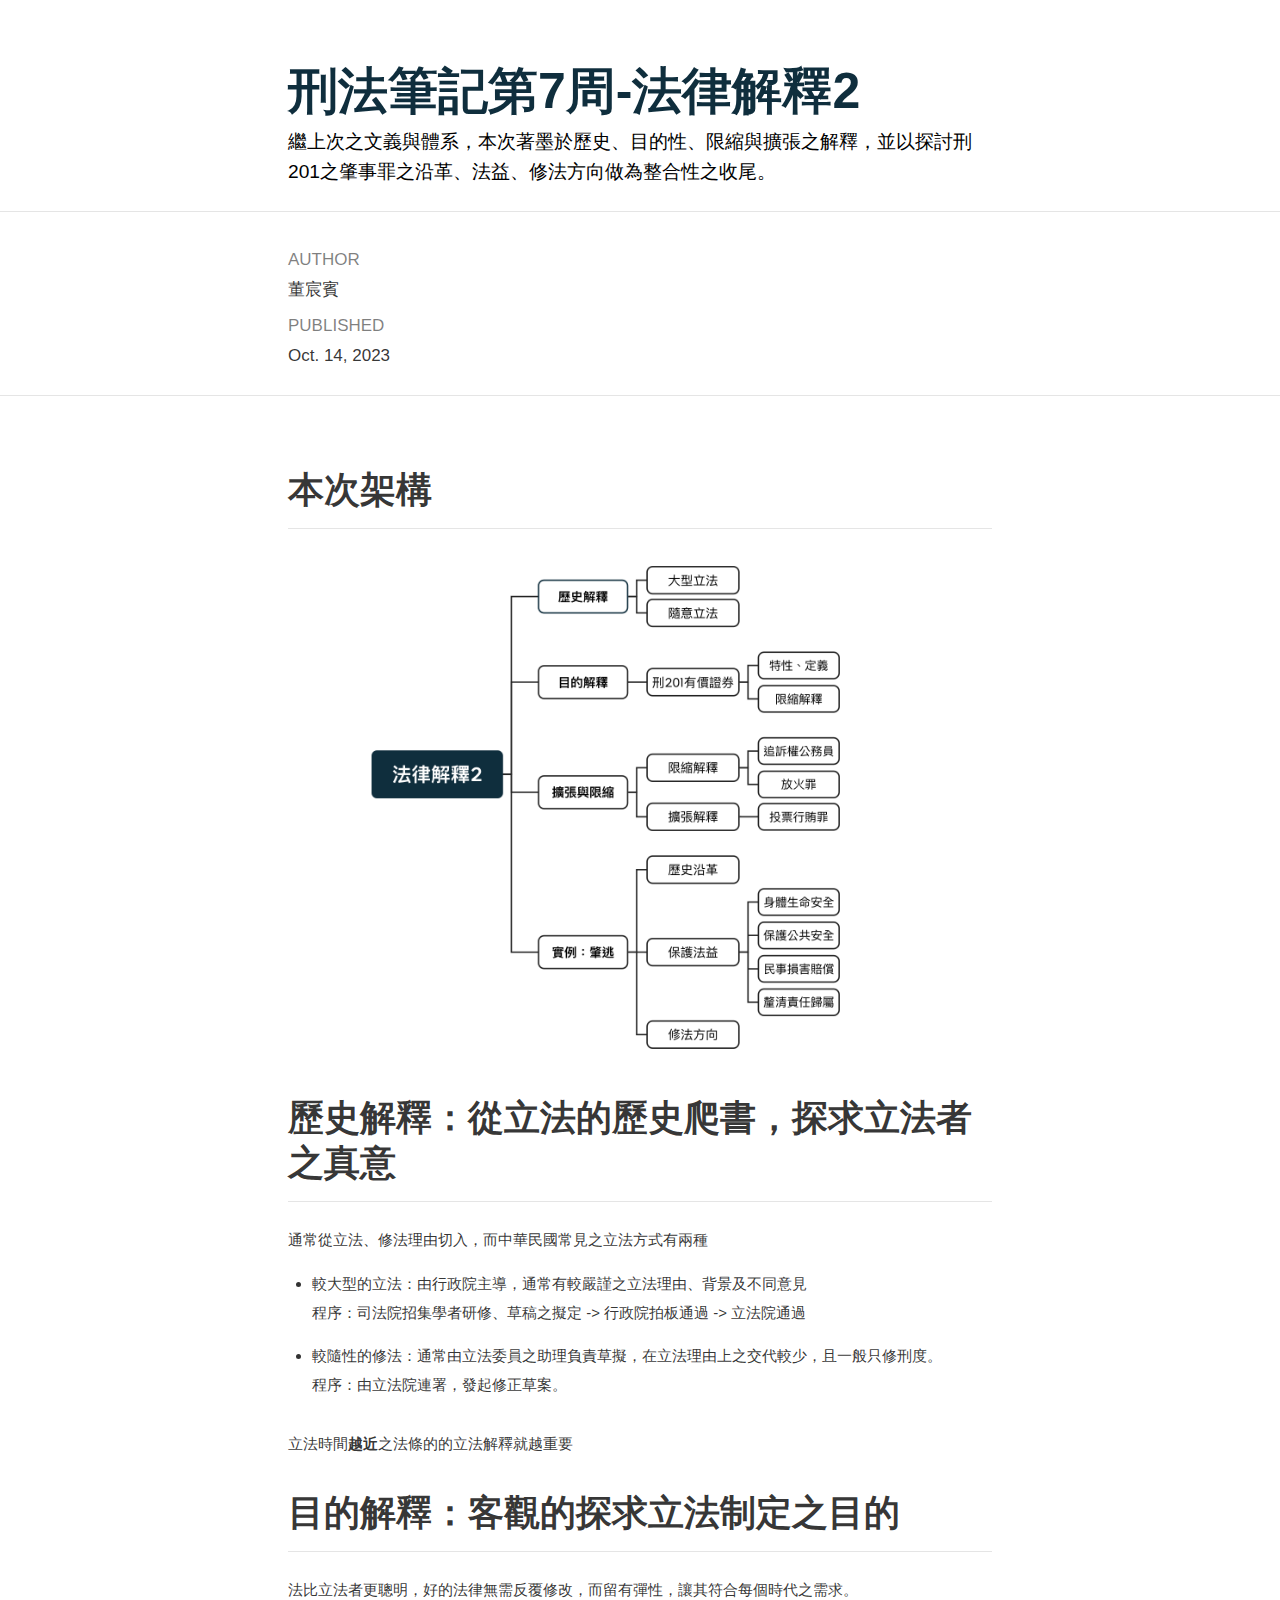
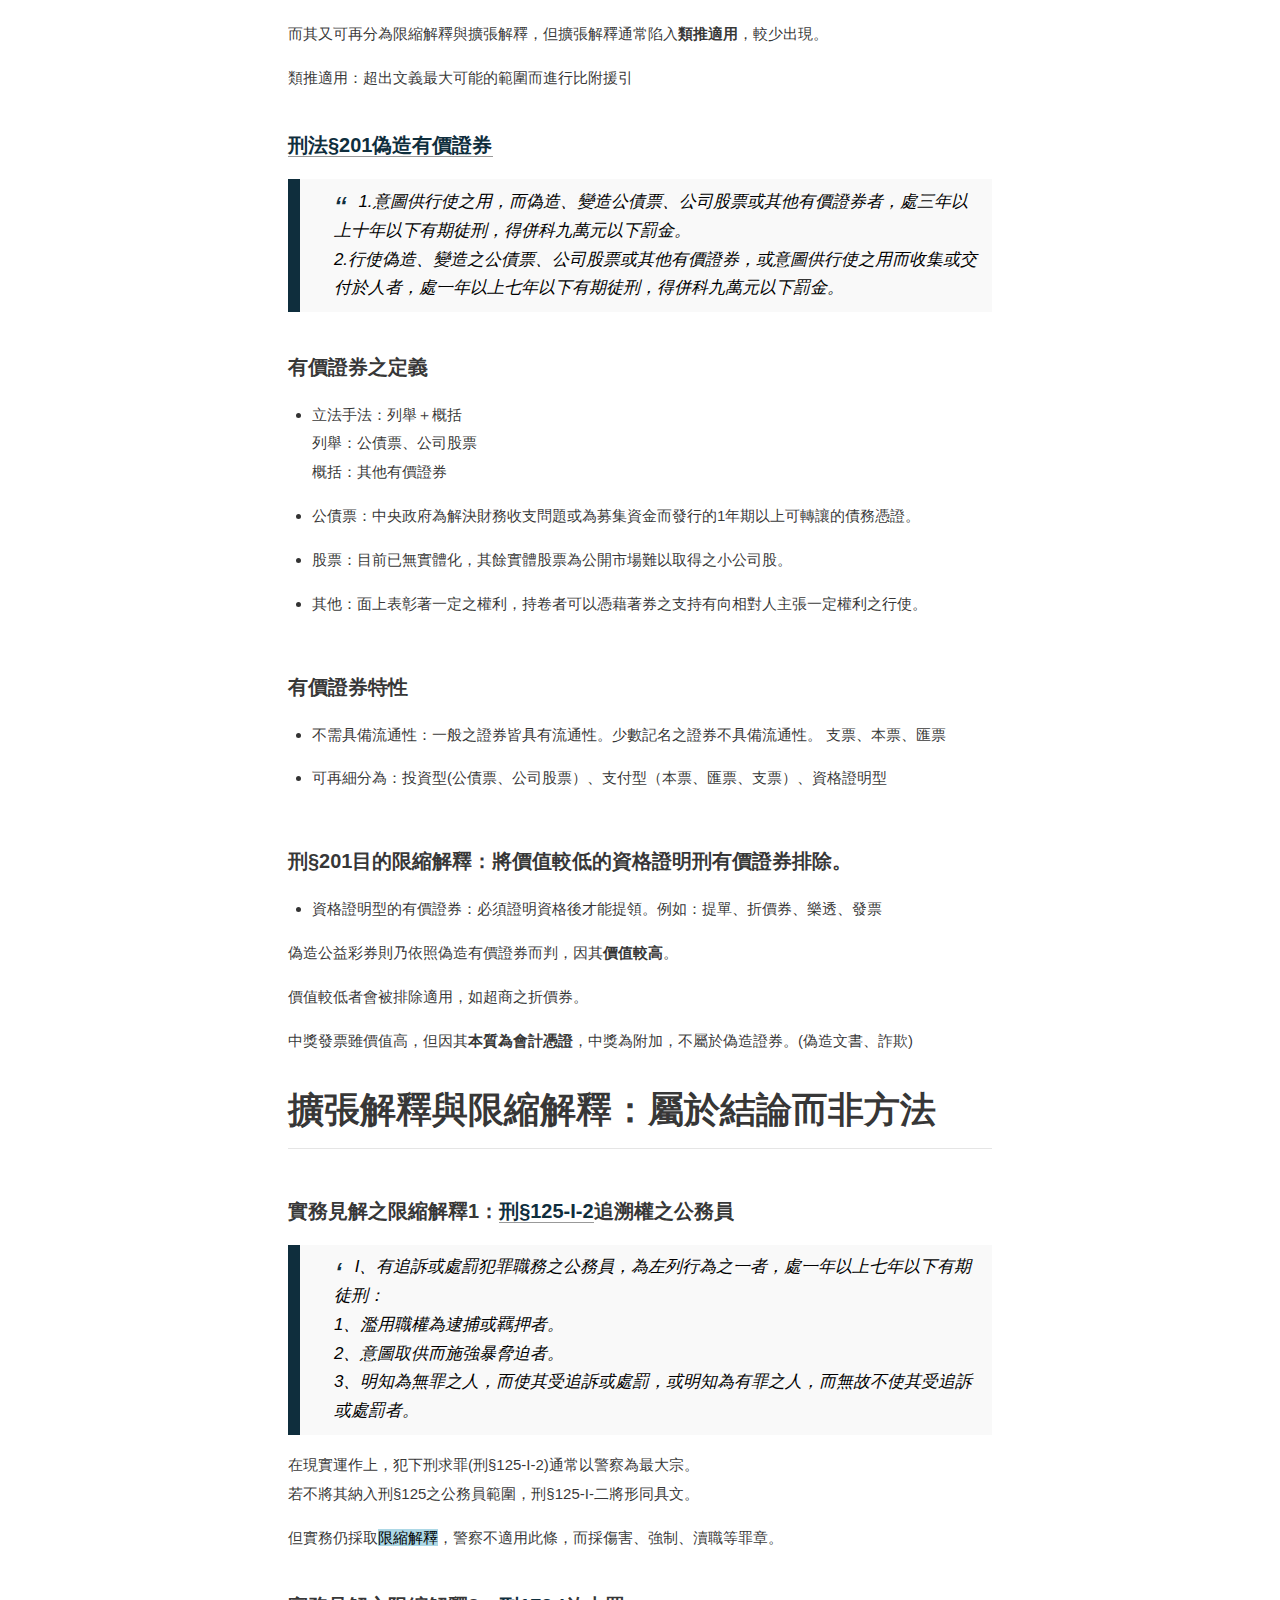
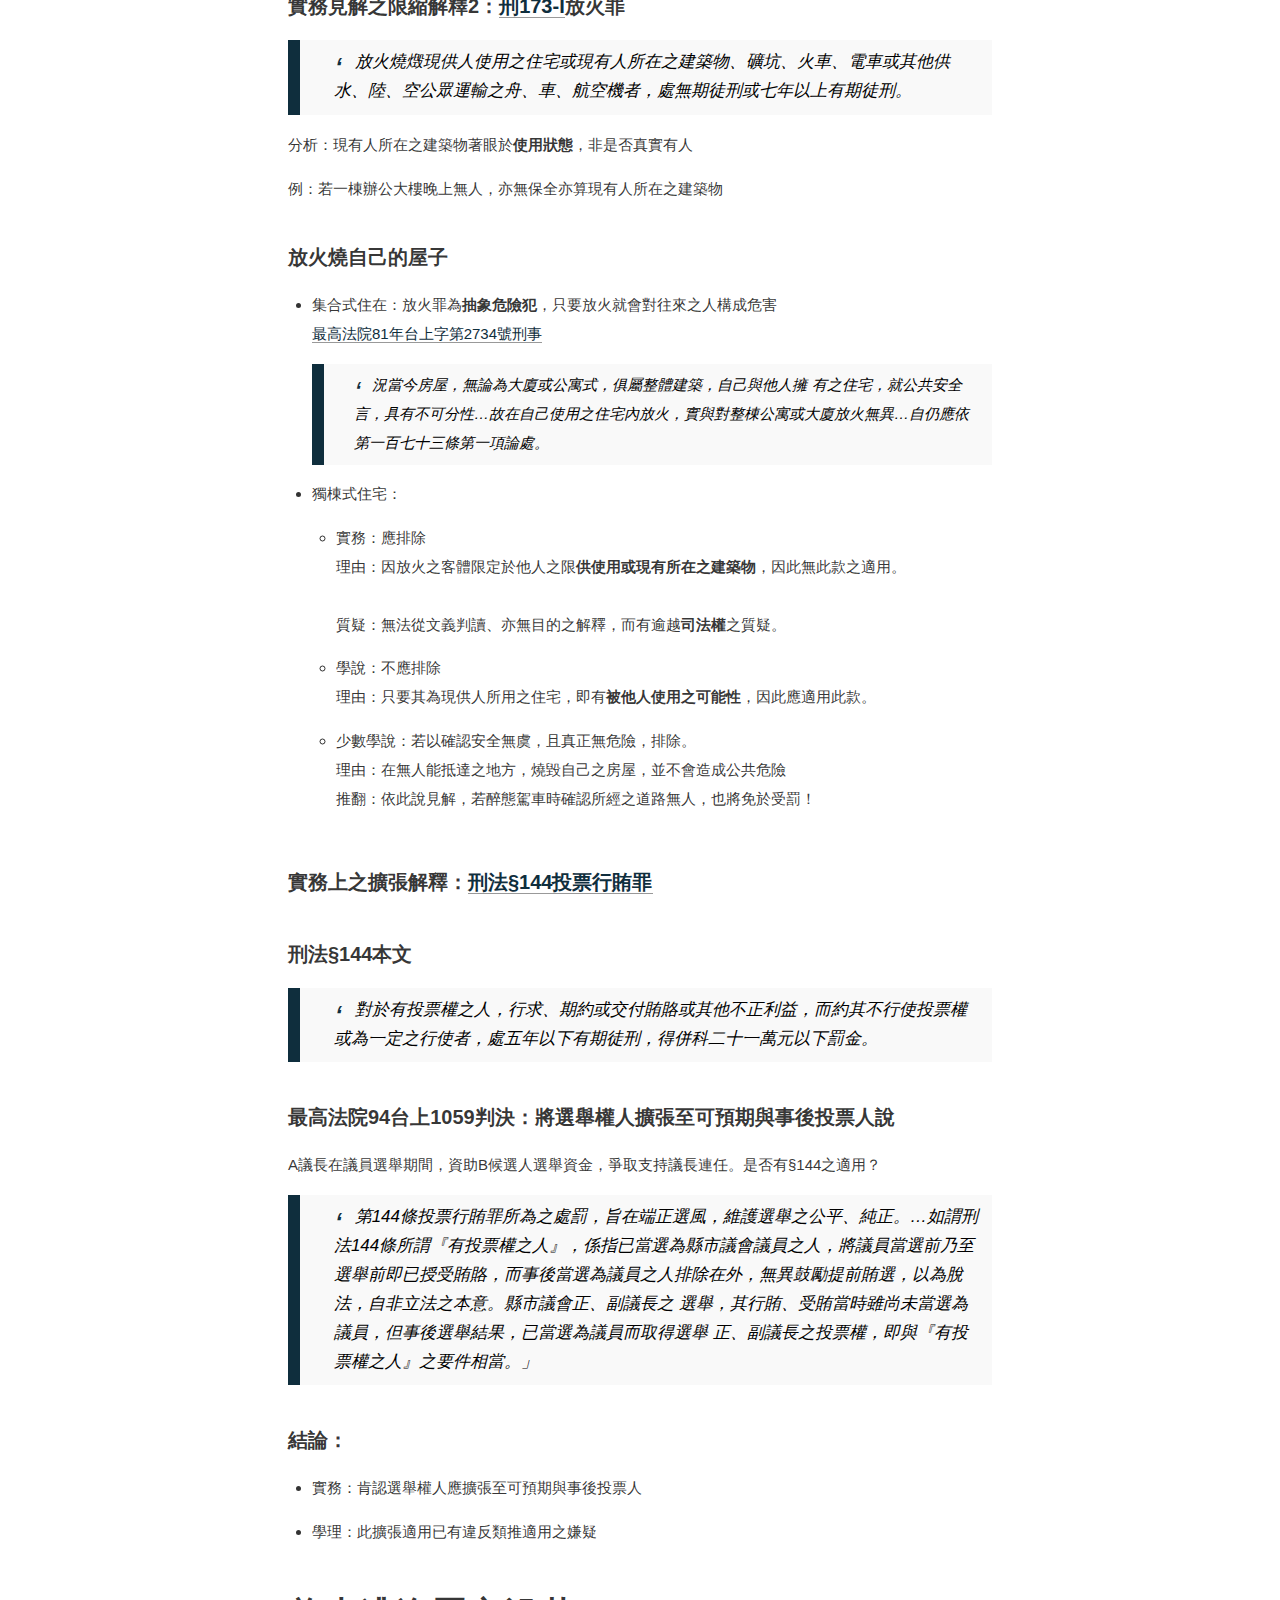
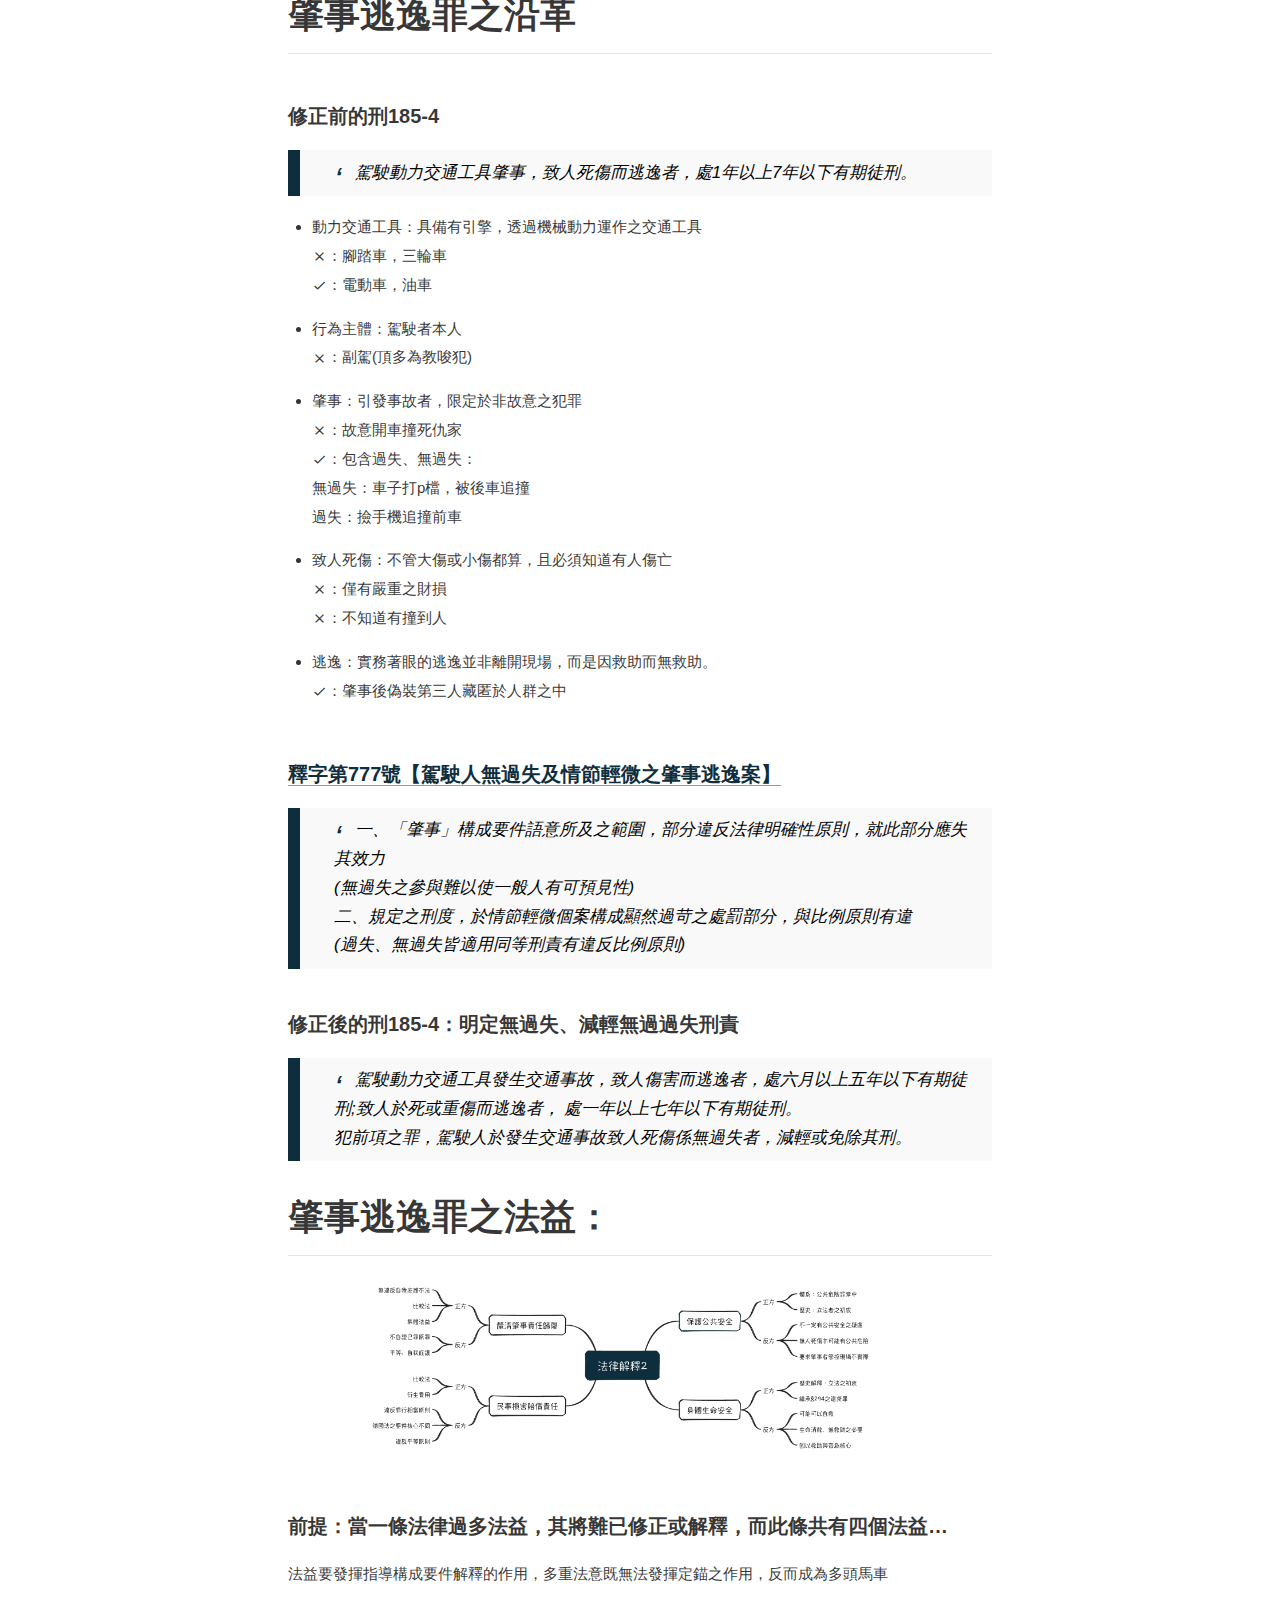
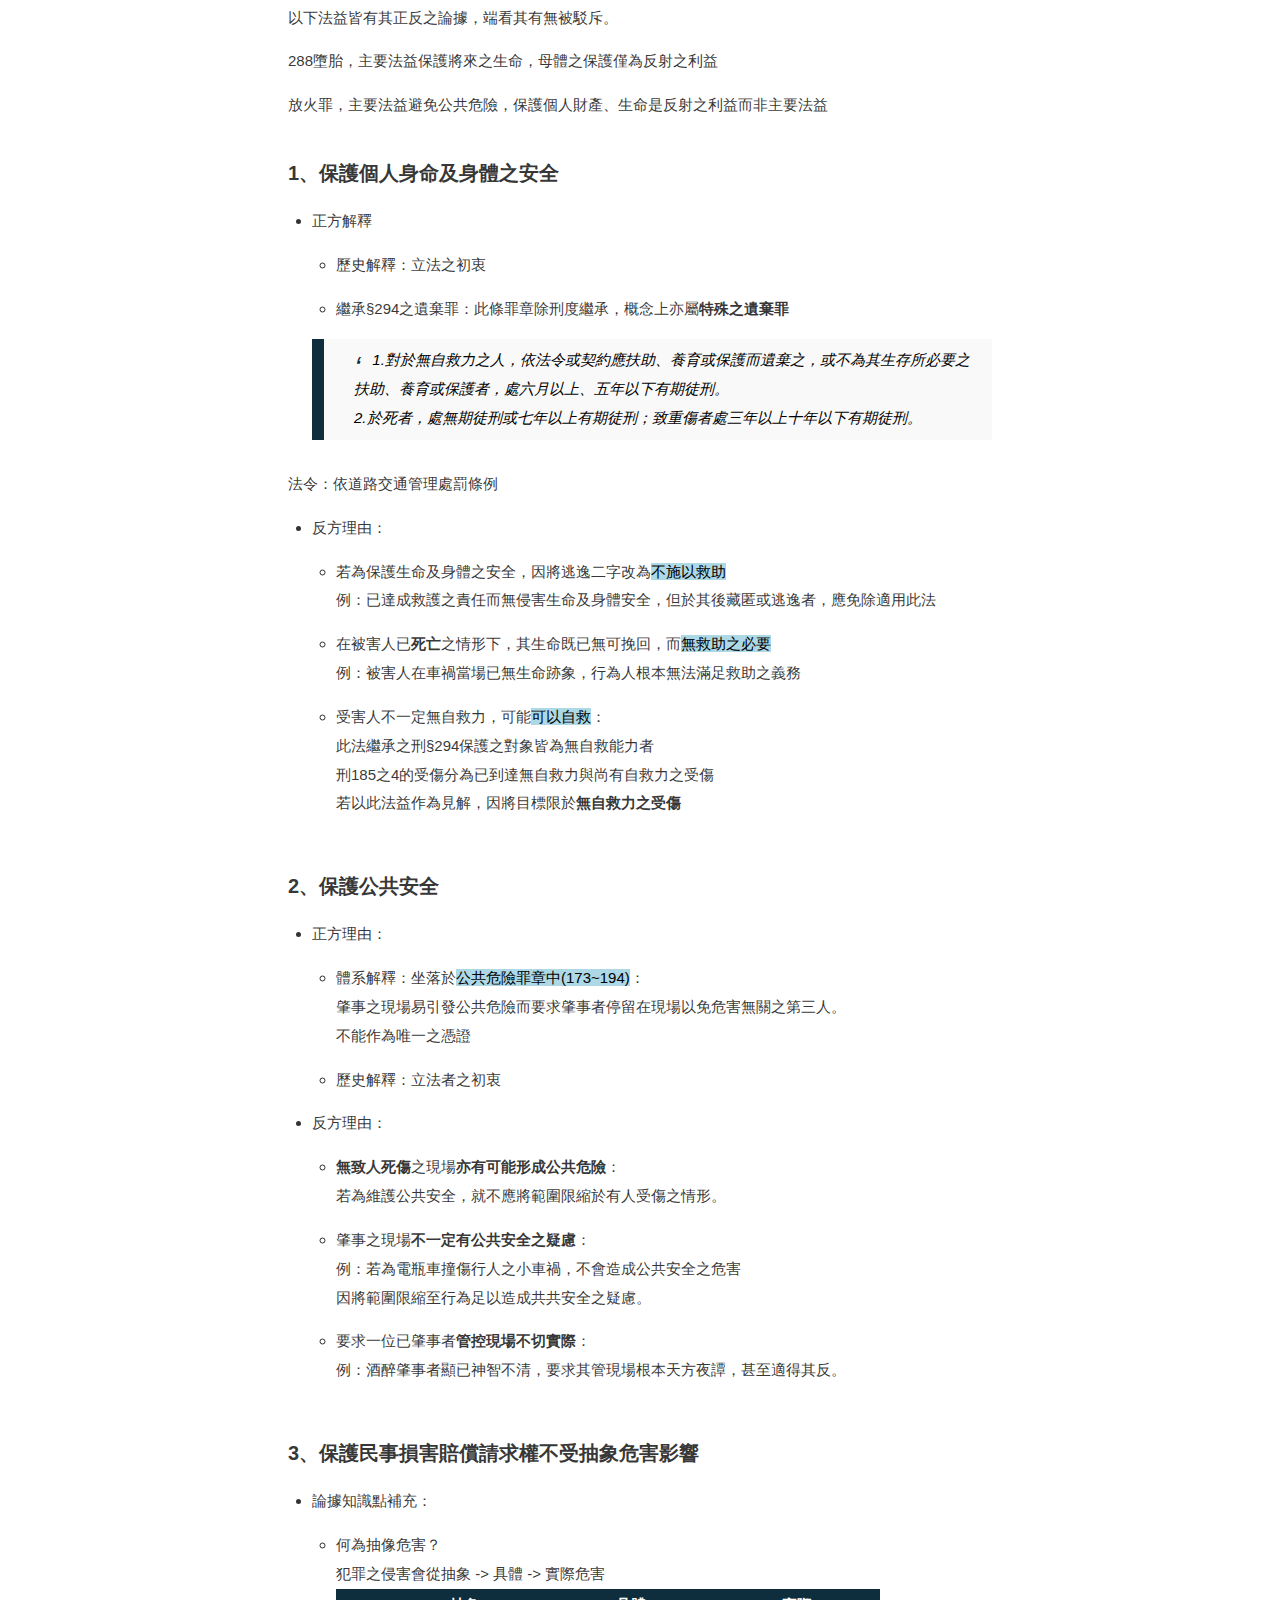
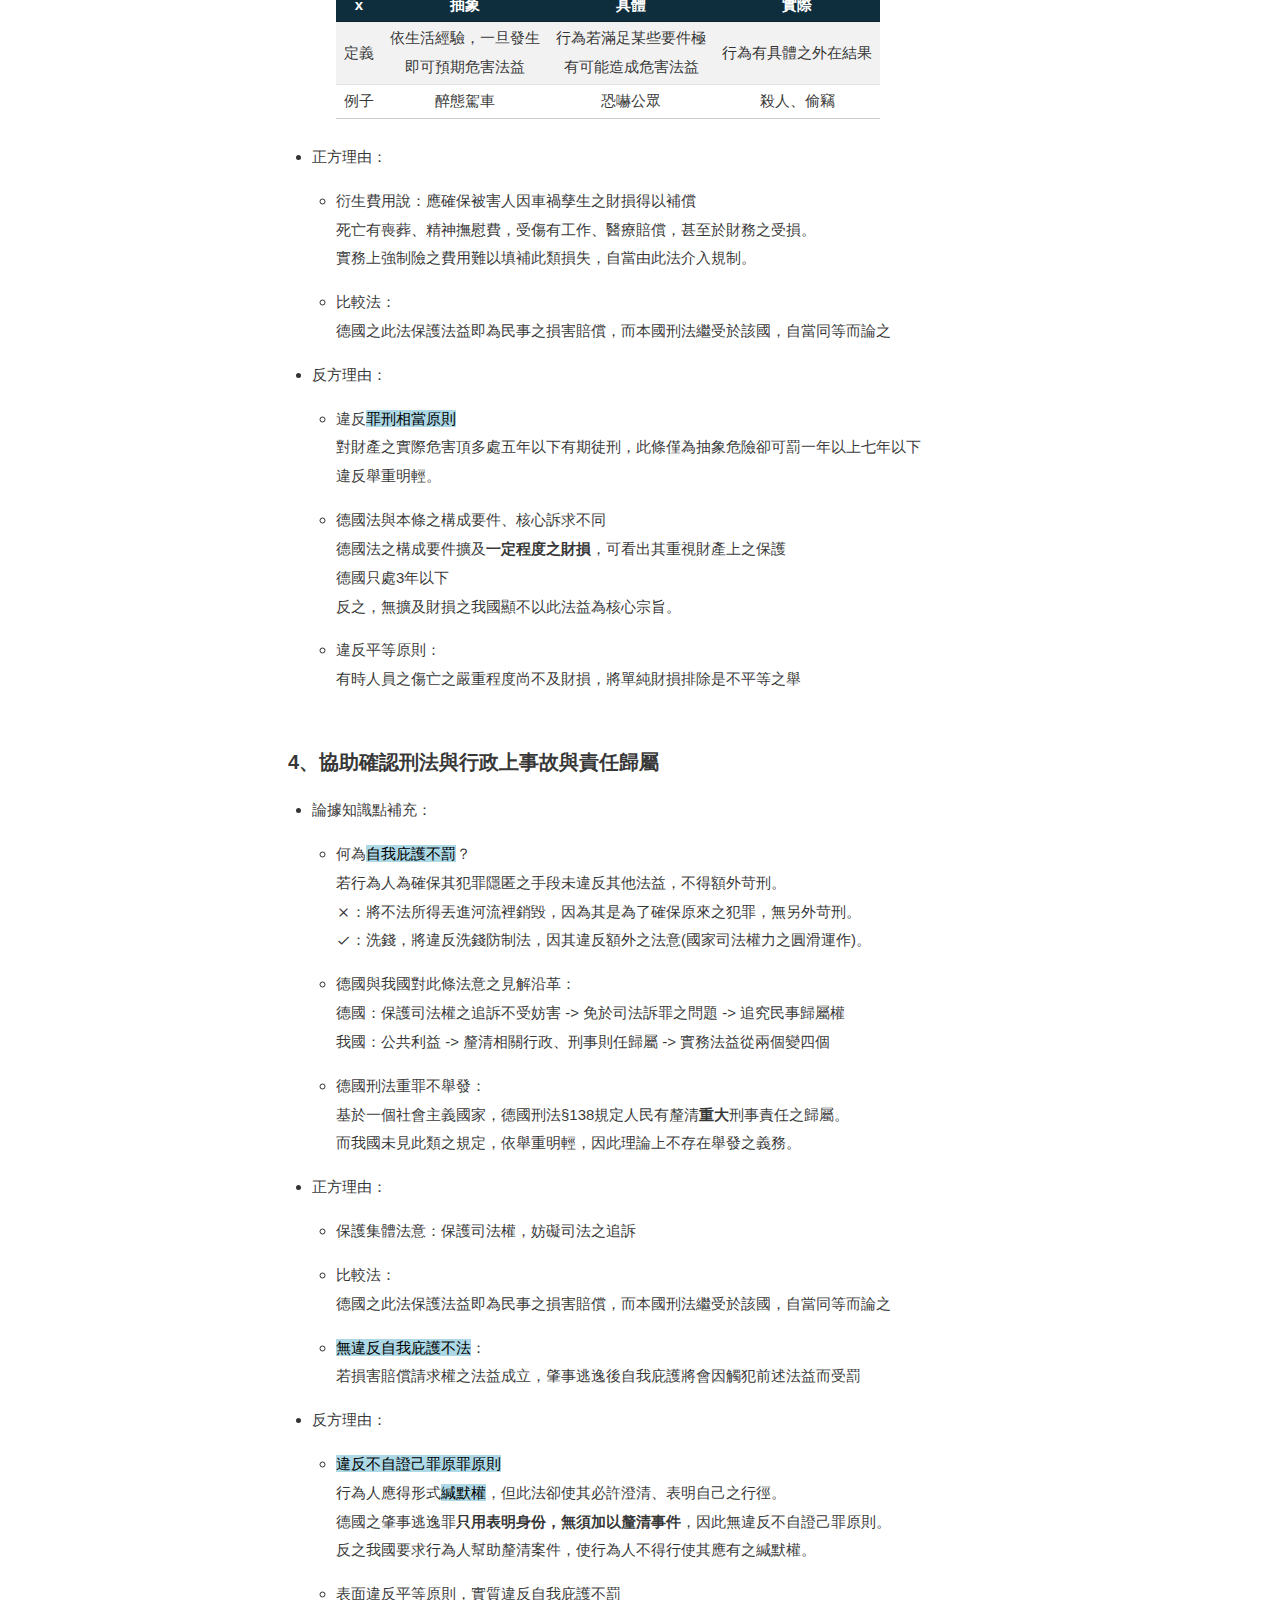
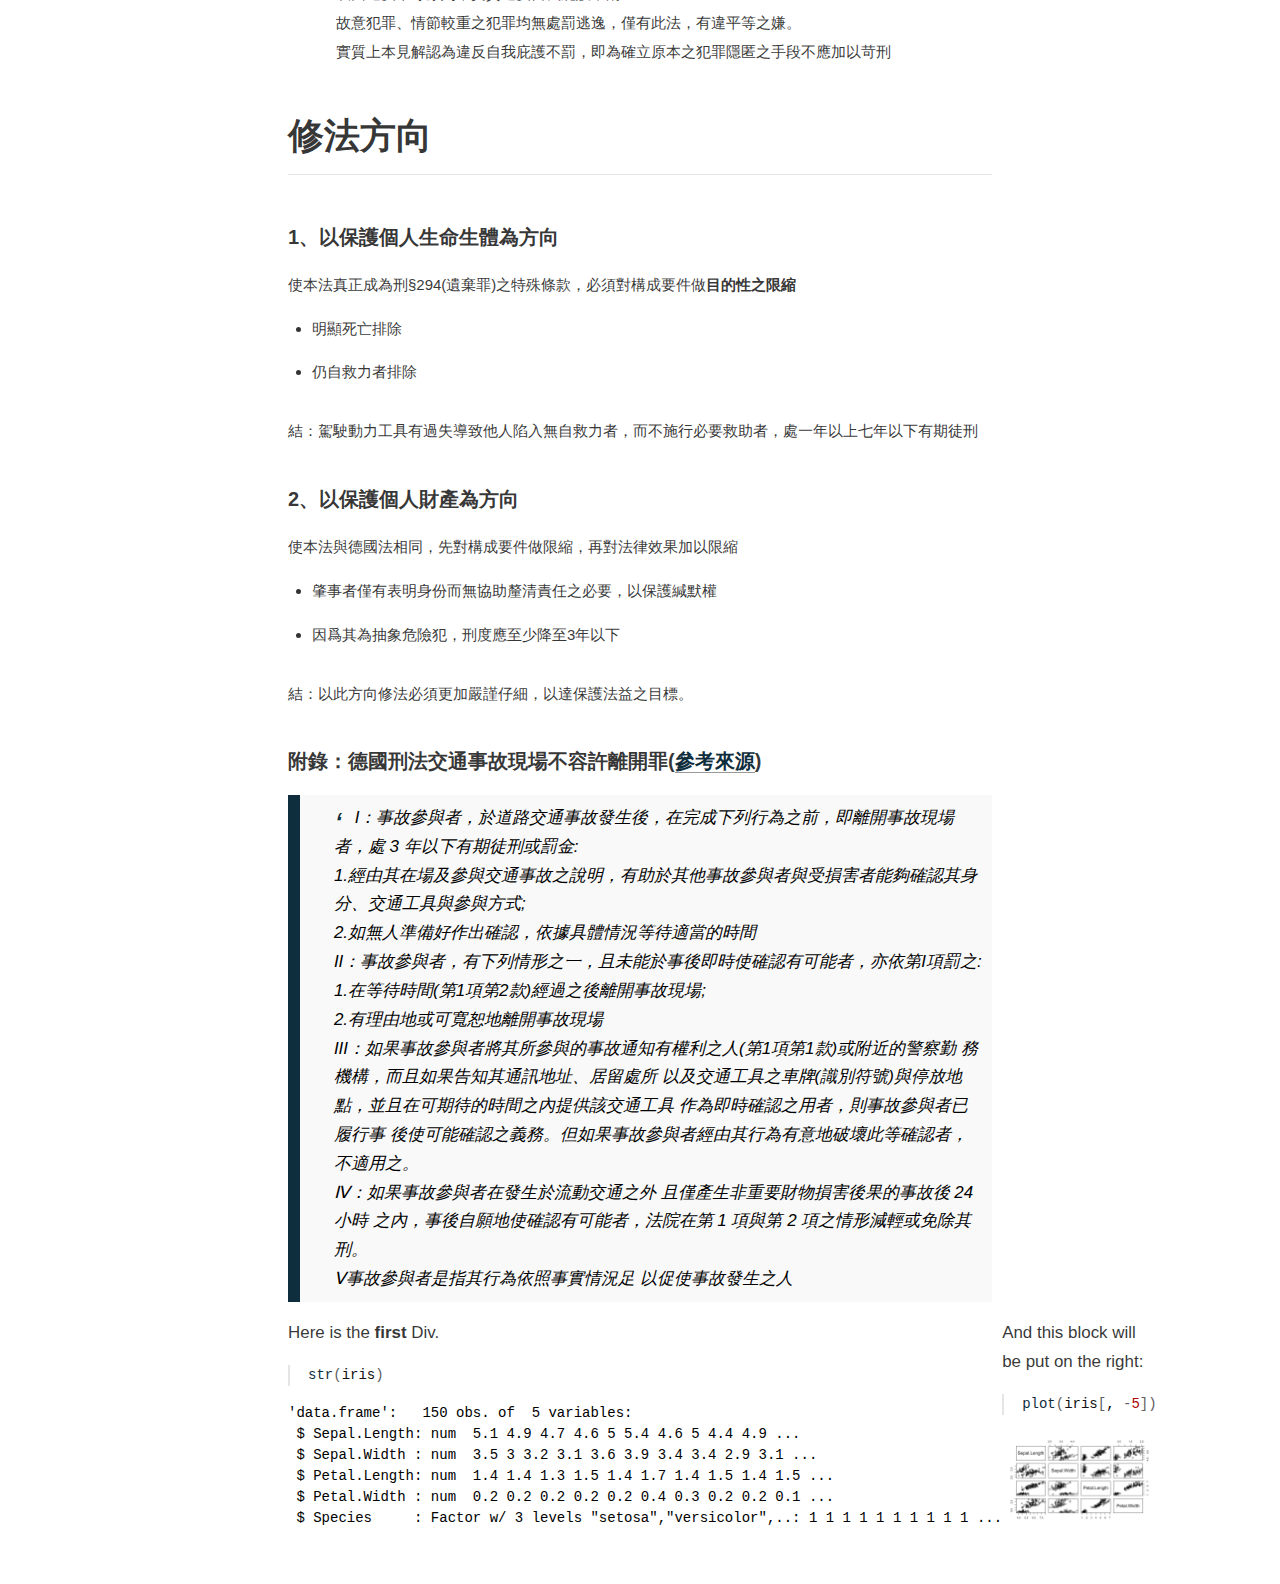
